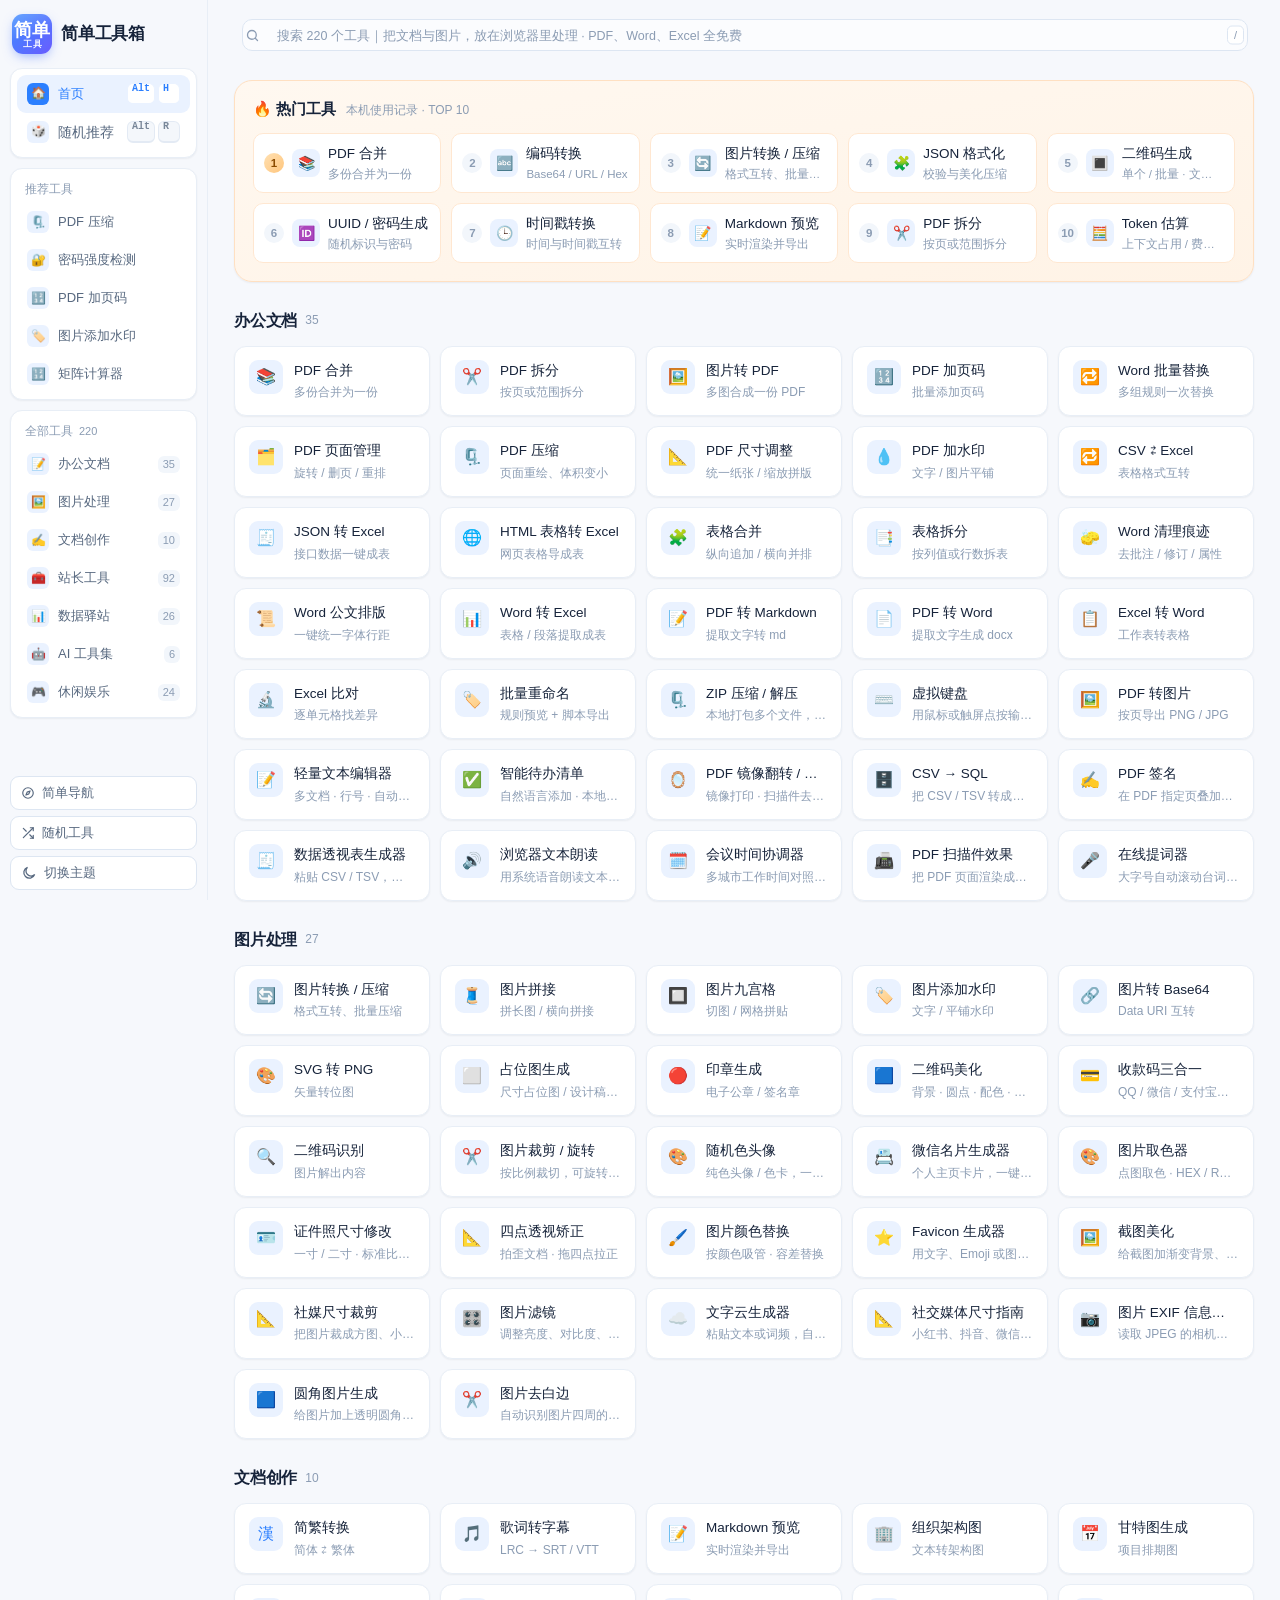
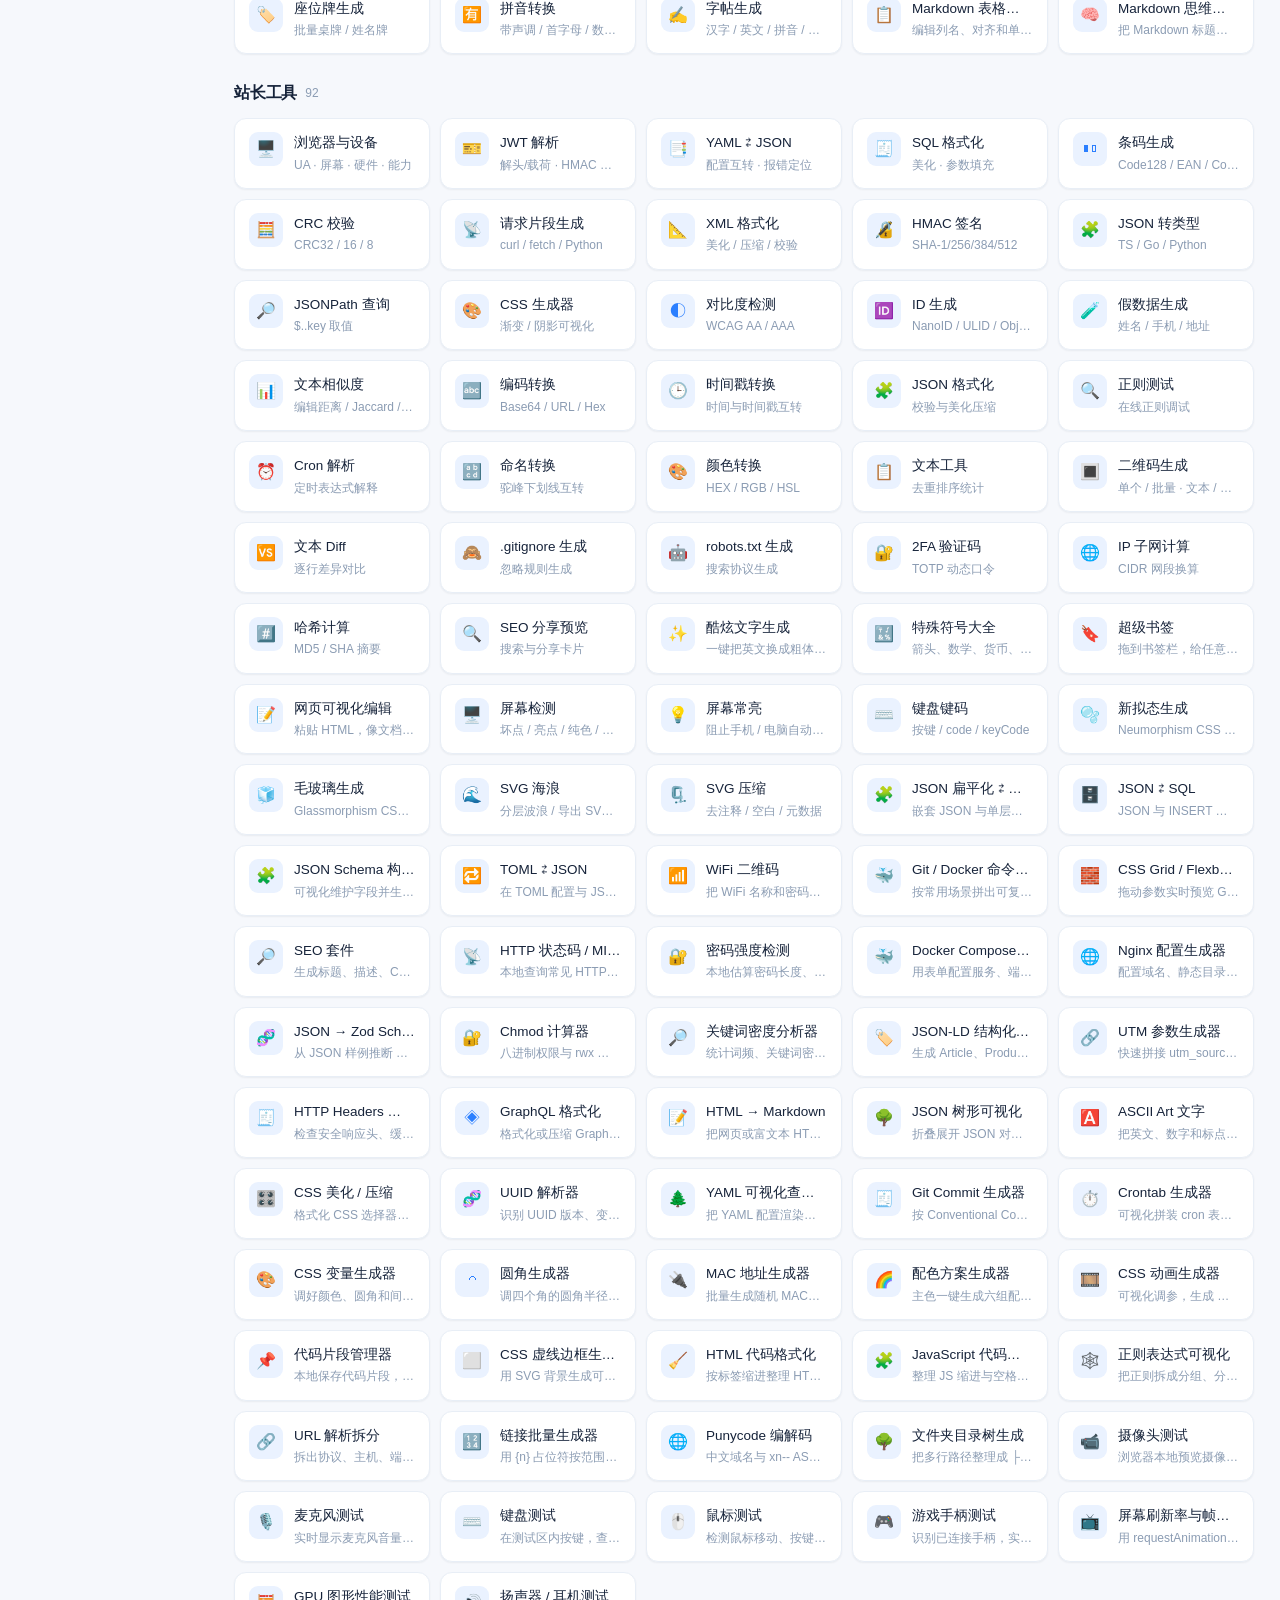
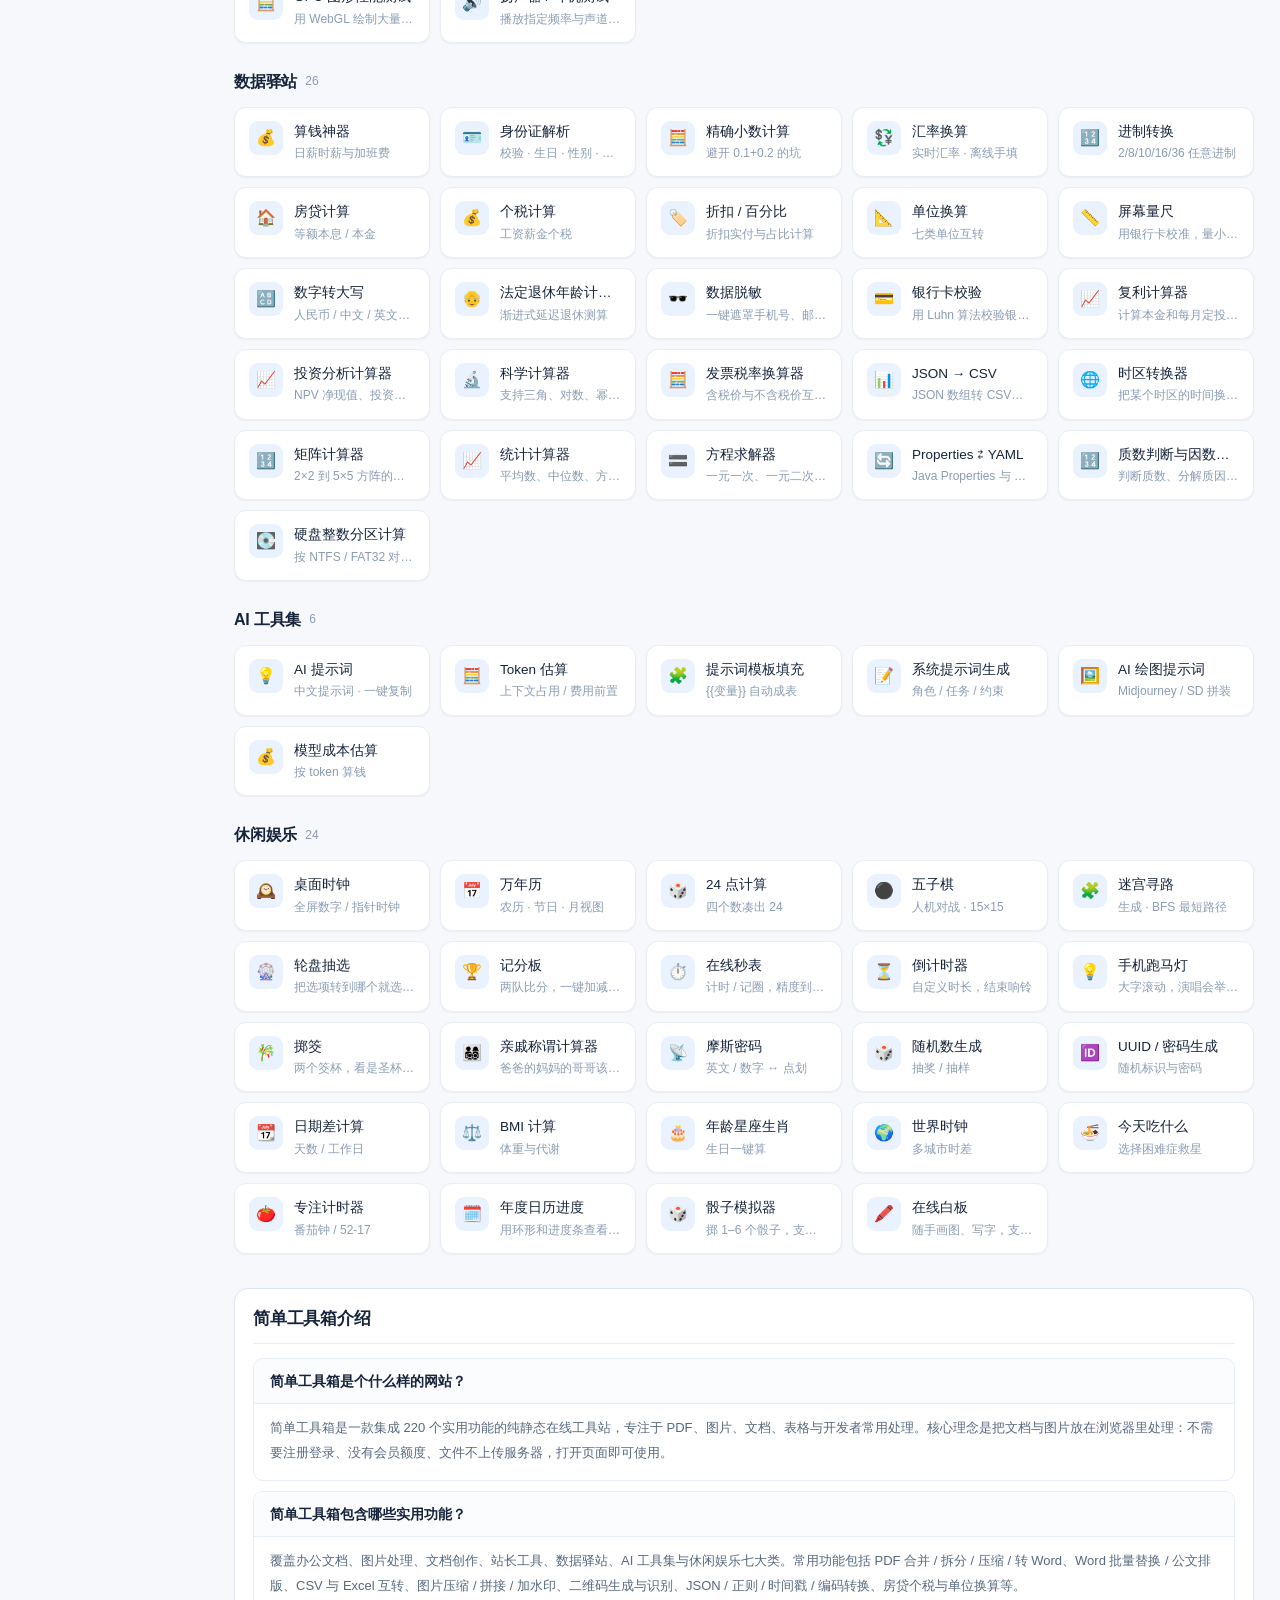
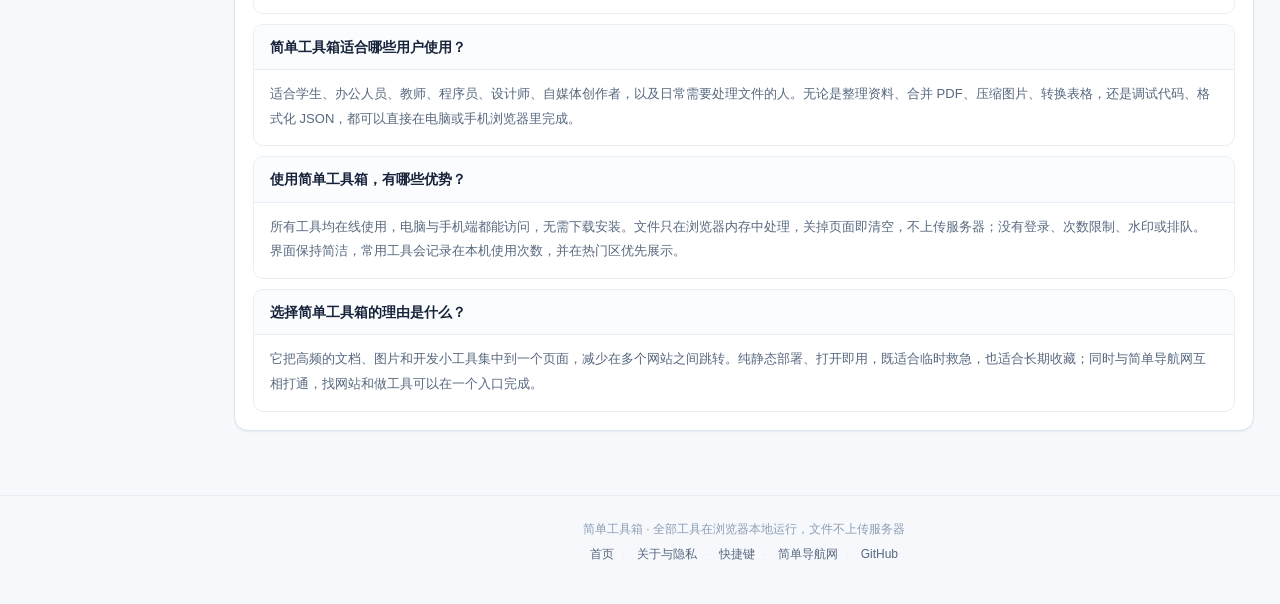
==== index.html @ e8303de6 "接入 Toolwa 镜像 22 个纯前端工具并更新到 220 个工具" ====
<!DOCTYPE html>
<html lang="zh-CN" data-theme="light">
<head>
<meta charset="utf-8">
<meta name="viewport" content="width=device-width, initial-scale=1, viewport-fit=cover">
<title>简单工具箱 - 在线工具箱</title>
<meta name="keywords" content="简单工具箱,在线工具箱,PDF合并,PDF拆分,PDF压缩,PDF转图片,PDF镜像裁剪,数字转大写,键盘键码,摩斯密码,新拟态生成,毛玻璃生成,SVG海浪,SVG压缩,图片压缩,图片颜色替换,表格合并,CSV转Excel,Word排版,二维码生成,二维码批量,二维码美化,收款码三合一,万年历,身份证解析,简繁转换,拼音转换,字帖生成,练字,描红,汇率换算,24点,五子棋,JSON格式化,JSON转SQL,智能待办,时间戳转换,房贷计算">
<meta name="description" content="简单工具箱：220 个纯浏览器本地处理的在线工具，新增 CSS 虚线边框、HTML / JS 格式化、正则可视化、EXIF、PDF 扫描件、圆角图片、去白边、URL 解析、Punycode、目录树、提词器、硬盘分区与摄像头 / 麦克风 / 键盘 / 鼠标 / 手柄 / 刷新率 / GPU / 扬声器硬件检测，PDF 合并拆分压缩转换、PDF 镜像裁剪、图片处理与颜色替换、二维码生成美化识别与批量生成、QQ 微信支付宝收款码三合一、Word 排版清理、Excel 与 CSV 互转、表格合并拆分、XML 与 JSON 处理、JSON 扁平化、JSON ⇄ SQL、智能待办、拼音转换、字帖生成、法定退休年龄计算、证件照尺寸、四点透视矫正、轻量文本编辑器、HMAC 签名、CSS 渐变与对比度检测、Token 估算与模型成本、提示词模板与绘图提示词、万年历与身份证解析，全部免费、无需登录、不上传文件。"> 
<meta property="og:title" content="简单工具箱 - 在线工具箱">
<meta property="og:description" content="纯浏览器本地处理的在线工具集合，免费、无需登录、文件不上传服务器。">
<meta property="og:site_name" content="简单工具箱">
<meta property="og:type" content="website">
<meta property="og:url" content="https://tools.432600.xyz/">
<link rel="canonical" href="https://tools.432600.xyz/">
<meta name="theme-color" content="#ffffff">
<script>
/* 首屏主题：URL ?theme= > 本地记忆 > 系统偏好。内联执行，避免深色用户看到白屏闪一下。 */
(function () {
  try {
    var q = new URLSearchParams(location.search).get('theme');
    var s = null;
    try { s = localStorage.getItem('wl_theme'); } catch (e) {}
    var t = q || s;
    if (t !== 'dark' && t !== 'light') {
      t = (window.matchMedia && window.matchMedia('(prefers-color-scheme: dark)').matches) ? 'dark' : 'light';
    }
    document.documentElement.setAttribute('data-theme', t);
  } catch (e) {}
})();
</script>
<link rel="icon" href="assets/favicon.svg" type="image/svg+xml">
<link rel="stylesheet" href="assets/css/app.css?v=220a">
</head>
<body>

<!-- ============ 骨架：侧栏 + 内容 ============ -->
<div class="shell">
  <aside class="side" id="side" aria-label="工具导航"></aside>
  <div class="main-col">
    <!-- 右侧内容区顶部：搜索 -->
    <div class="content-search" id="topDash"></div>
    <main class="main" id="app"></main>
  </div>
</div>

<!-- ============ 页脚 ============ -->
<footer class="foot">
  <div>简单工具箱 · 全部工具在浏览器本地运行，文件不上传服务器</div>
  <div style="margin-top:6px">
    <a href="#/">首页</a><span class="foot-dot">·</span>
    <a href="#/about">关于与隐私</a><span class="foot-dot">·</span>
    <button type="button" class="foot-link" id="keyHelpBtn">快捷键</button><span class="foot-dot">·</span>
    <a href="https://432600.xyz/" target="_blank" rel="noopener">简单导航网</a><span class="foot-dot">·</span>
    <a href="https://github.com/xgnw/tools" target="_blank" rel="noopener">GitHub</a>
  </div>
</footer>

<div class="scrim" id="scrim"></div>

<!-- ============ 窄屏底部导航（参考源站的 tabbar） ============ -->
<nav class="tabbar" id="tabbar" aria-label="快捷导航">
  <a href="#/" id="tabHome" class="on">
    <svg width="19" height="19" viewBox="0 0 24 24" fill="none" stroke="currentColor" stroke-width="1.9" stroke-linecap="round" stroke-linejoin="round"><path d="M3 10.5 12 3l9 7.5"/><path d="M5 9.5V21h14V9.5"/></svg>
    <span>首页</span>
  </a>
  <button type="button" id="tabCat">
    <svg width="19" height="19" viewBox="0 0 24 24" fill="none" stroke="currentColor" stroke-width="1.9" stroke-linecap="round"><rect x="3" y="3" width="7.5" height="7.5" rx="2"/><rect x="13.5" y="3" width="7.5" height="7.5" rx="2"/><rect x="3" y="13.5" width="7.5" height="7.5" rx="2"/><rect x="13.5" y="13.5" width="7.5" height="7.5" rx="2"/></svg>
    <span>分类</span>
  </button>
  <a href="#/about" id="tabAbout">
    <svg width="19" height="19" viewBox="0 0 24 24" fill="none" stroke="currentColor" stroke-width="1.9" stroke-linecap="round"><circle cx="12" cy="8" r="4"/><path d="M4.5 21c1.2-4 4-6 7.5-6s6.3 2 7.5 6"/></svg>
    <span>关于</span>
  </a>
</nav>

<div class="toast" id="toast" role="status" aria-live="polite"></div>

<!-- 核心逻辑 → 各分类工具 → 启动路由 -->
<script src="assets/js/core.js"></script>
<script src="assets/js/tools/office.js"></script>
<script src="assets/js/tools/pdfx.js"></script>
<script src="assets/js/tools/image.js"></script>
<script src="assets/js/tools/sheet.js"></script>
<script src="assets/js/tools/wordx.js"></script>
<script src="assets/js/tools/conv.js"></script>
<script src="assets/js/tools/small.js"></script>
<script src="assets/js/tools/kit.js"></script>
<script src="assets/js/tools/play.js"></script>
<script src="assets/js/tools/payqr.js"></script>
<script src="assets/js/tools/devx.js"></script>
<script src="assets/js/tools/lab.js"></script>
<script src="assets/js/tools/doc.js"></script>
<script src="assets/js/tools/web.js"></script>
<script src="assets/js/tools/extra.js"></script>
<script src="assets/js/tools/data.js"></script>
<script src="assets/js/tools/ai.js"></script>
<script src="assets/js/tools/ai2.js"></script>
<script src="assets/js/tools/piliapp.js"></script>
<script src="assets/js/tools/quickso.js"></script>
<script src="assets/js/tools/sourcepack.js"></script>
<script src="assets/js/tools/wechatcard.js"></script>
<script src="assets/js/tools/mkblog.js"></script>
<script src="assets/js/tools/mkblog2.js"></script>
<script src="assets/js/tools/fun.js"></script>
<script src="assets/js/tools/retire.js"></script>
<script src="assets/js/tools/jsonflat.js"></script>
<script src="assets/js/tools/eyedrop.js"></script>
<script src="assets/js/tools/idphoto.js"></script>
<script src="assets/js/tools/perspective.js"></script>
<script src="assets/js/tools/editor.js"></script>
<script src="assets/js/tools/todo.js"></script>
<script src="assets/js/tools/jsonsql.js"></script>
<script src="assets/js/tools/pinyin.js"></script>
<script src="assets/js/tools/recolor.js"></script>
<script src="assets/js/tools/pdfedit.js"></script>
<script src="assets/js/tools/worksheet.js"></script>
<script src="assets/js/tools/jsonschema.js"></script>
<script src="assets/js/tools/toml.js"></script>
<script src="assets/js/tools/csvsql.js"></script>
<script src="assets/js/tools/favicon.js"></script>
<script src="assets/js/tools/pdfsign.js"></script>
<script src="assets/js/tools/mdtable.js"></script>
<script src="assets/js/tools/wifiqr.js"></script>
<script src="assets/js/tools/gitdocker.js"></script>
<script src="assets/js/tools/csslayout.js"></script>
<script src="assets/js/tools/seo.js"></script>
<script src="assets/js/tools/mask.js"></script>
<script src="assets/js/tools/bankcard.js"></script>
<script src="assets/js/tools/screenshot.js"></script>
<script src="assets/js/tools/socialcrop.js"></script>
<script src="assets/js/tools/imgfilter.js"></script>
<script src="assets/js/tools/httpref.js"></script>
<script src="assets/js/tools/passstrength.js"></script>
<script src="assets/js/tools/compound.js"></script>
<script src="assets/js/tools/pivot.js"></script>
<script src="assets/js/tools/compose.js"></script>
<script src="assets/js/tools/nginx.js"></script>
<script src="assets/js/tools/wordcloud.js"></script>
<script src="assets/js/tools/tts.js"></script>
<script src="assets/js/tools/mindmap.js"></script>
<script src="assets/js/tools/jsonzod.js?v=168"></script>
<script src="assets/js/tools/chmod.js?v=168"></script>
<script src="assets/js/tools/keyword.js?v=168"></script>
<script src="assets/js/tools/jsonld.js?v=168"></script>
<script src="assets/js/tools/utm.js?v=168"></script>
<script src="assets/js/tools/invest.js?v=168"></script>
<script src="assets/js/tools/headers.js?v=174a"></script>
<script src="assets/js/tools/graphql.js?v=174a"></script>
<script src="assets/js/tools/html2md.js?v=174a"></script>
<script src="assets/js/tools/jsontree.js?v=174a"></script>
<script src="assets/js/tools/socguide.js?v=174a"></script>
<script src="assets/js/tools/asciiart.js?v=174a"></script>
<script src="assets/js/tools/cssfmt.js?v=180b"></script>
<script src="assets/js/tools/uuidparse.js?v=180c"></script>
<script src="assets/js/tools/yamlview.js?v=180a"></script>
<script src="assets/js/tools/commitgen.js?v=180c"></script>
<script src="assets/js/tools/scicalc.js?v=180a"></script>
<script src="assets/js/tools/invoicetax.js?v=180a"></script>
<script src="assets/js/tools/cronbuild.js?v=186a"></script>
<script src="assets/js/tools/cssvars.js?v=186a"></script>
<script src="assets/js/tools/radiusgen.js?v=186a"></script>
<script src="assets/js/tools/jsoncsv.js?v=186a"></script>
<script src="assets/js/tools/tzconv.js?v=186a"></script>
<script src="assets/js/tools/matrixcalc.js?v=186a"></script>
<script src="assets/js/tools/stats.js?v=192c"></script>
<script src="assets/js/tools/eqsolve.js?v=192c"></script>
<script src="assets/js/tools/macgen.js?v=192c"></script>
<script src="assets/js/tools/propsyaml.js?v=192c"></script>
<script src="assets/js/tools/yearprogress.js?v=192c"></script>
<script src="assets/js/tools/dice.js?v=192c"></script>
<script src="assets/js/tools/primes.js?v=198a"></script>
<script src="assets/js/tools/palette.js?v=198a"></script>
<script src="assets/js/tools/cssanim.js?v=198a"></script>
<script src="assets/js/tools/snippets.js?v=198a"></script>
<script src="assets/js/tools/meeting.js?v=198a"></script>
<script src="assets/js/tools/whiteboard.js?v=198a"></script>
<script src="assets/js/tools/toolwa-a.js?v=220c"></script>
<script src="assets/js/tools/toolwa-b.js?v=220a"></script>
<script src="assets/js/tools/toolwa-c.js?v=220b"></script>
<script src="assets/js/boot.js"></script>
</body>
</html>
---- assets/css/app.css ----
/* =============================================================================
   简单工具箱 · 全站样式
   -----------------------------------------------------------------------------
   结构：
     1. 设计令牌（浅色 / 深色）
     2. 基础重置
     3. 顶栏（logo / 搜索 / 主题切换）
     4. 布局骨架（侧栏 + 内容区）
     5. 首页（hero / 日期条 / 热门 / 分类卡片网格）
     6. 工具页（面包屑 / 标题 / 表单控件 / 结果区 / 文件拖放）
     7. 通用组件（toast、弹窗、表格、tabs）
     8. 响应式
   约定：所有颜色、圆角、阴影一律走 CSS 变量，方便整体换肤。
   ============================================================================= */

/* ---------- 1. 设计令牌 ---------- */
:root {
  --bg: #f6f8fc;
  --surface: #ffffff;
  --surface-2: #fbfcfe;
  --surface-3: #f2f6fb;
  --line: #e8eef6;
  --line-2: #dde6f2;
  --ink: #16233a;
  --ink-2: #57687f;
  --ink-3: #8b9cb3;
  --brand: #2b7fff;
  --brand-2: #1a6af0;
  --brand-soft: #eaf2ff;
  --brand-line: #cfe0ff;
  --ok: #12a065;
  --warn: #d98a0b;
  --danger: #e0483f;
  --shadow: 0 1px 2px rgba(22, 35, 58, .04), 0 8px 24px rgba(22, 35, 58, .05);
  --shadow-sm: 0 1px 2px rgba(22, 35, 58, .06);
  --r: 12px;
  --r-sm: 8px;
  --w-main: 1680px;      /* 内容区版心（源站 main 的 max-width，超出后居中） */
  --pad: 26px;           /* 内容区左右内边距 */
  --side-w: 208px;       /* 侧栏宽度 */
  --top-h: 0px;          /* 无顶栏：侧栏与内容从页面顶部开始 */
}

[data-theme="dark"] {
  --bg: #0f1420;
  --surface: #171d29;
  --surface-2: #1b222f;
  --surface-3: #1f2735;
  --line: #26313f;
  --line-2: #303c4d;
  --ink: #e9eff9;
  --ink-2: #9dabc1;
  --ink-3: #6d7c92;
  --brand: #4a9eff;
  --brand-2: #6fb2ff;
  --brand-soft: #182a44;
  --brand-line: #24405f;
  --ok: #34c98a;
  --warn: #e0a53a;
  --danger: #f0685e;
  --shadow: 0 1px 2px rgba(0, 0, 0, .3), 0 8px 24px rgba(0, 0, 0, .28);
  --shadow-sm: 0 1px 2px rgba(0, 0, 0, .35);
}

/* ---------- 2. 基础重置 ---------- */
* { box-sizing: border-box; }
html, body { margin: 0; padding: 0; }

body {
  background: var(--bg);
  color: var(--ink);
  font: 14px/1.6 -apple-system, BlinkMacSystemFont, "Segoe UI", "Microsoft YaHei", "PingFang SC", sans-serif;
  -webkit-font-smoothing: antialiased;
  transition: background .18s, color .18s;
}

a { color: inherit; text-decoration: none; }
img { max-width: 100%; }
button, input, select, textarea { font-family: inherit; }

/* 统一滚动条，避免深色下出现亮白滚动条 */
* { scrollbar-width: thin; scrollbar-color: var(--line-2) transparent; }
::-webkit-scrollbar { width: 10px; height: 10px; }
::-webkit-scrollbar-thumb { background: var(--line-2); border-radius: 6px; }

/* ---------- 3. 顶栏 ---------- */
.top {
  position: sticky; top: 0; z-index: 60;
  background: color-mix(in srgb, var(--surface) 88%, transparent);
  -webkit-backdrop-filter: saturate(180%) blur(12px);
  backdrop-filter: saturate(180%) blur(12px);
  border-bottom: 1px solid var(--line);
}

.top-in {
  max-width: none; margin: 0; padding: 9px 20px;
  min-height: calc(var(--top-h) - 1px);
  display: grid; grid-template-columns: auto minmax(0, 1fr) auto;
  align-items: center; gap: 18px;
  position: relative;
}

.logo {
  grid-column: 1;
  display: flex; align-items: center; gap: 9px;
  font-size: 17px; font-weight: 700; letter-spacing: -.2px;
  flex: 0 0 auto; color: var(--ink);
}

.logo i {
  width: 30px; height: 30px; border-radius: 9px;
  background: linear-gradient(135deg, #3b8cff 0%, #6a5cff 100%);
  color: #fff; display: flex; align-items: center; justify-content: center;
  font-style: normal; font-size: 15px; font-weight: 700;
  box-shadow: 0 4px 12px -3px rgba(59, 108, 255, .55);
}

.logo span { white-space: nowrap; }

/* 「简 + 工具」组合标：上方“简”，下方“工具”，与主站“简单导航网”形成同一套品牌语言 */
.logo i.logo-mark {
  width: 40px; height: 40px; border-radius: 11px;
  flex-direction: column; gap: 0; padding: 2px 0 1px;
  line-height: 1; letter-spacing: 0; overflow: hidden;
  position: relative;
}
.logo i.logo-mark::after {
  content: ""; position: absolute; inset: 0;
  background: linear-gradient(160deg, rgba(255,255,255,.22), transparent 52%);
  pointer-events: none;
}
.logo i.logo-mark b {
  font-size: 18px; font-weight: 800; line-height: 19px; letter-spacing: 0;
}
.logo i.logo-mark em {
  font-size: 8.5px; line-height: 9px; font-style: normal; font-weight: 600;
  letter-spacing: 1.5px; padding-left: 2px; opacity: .96;
}

.btn-top.main-link {
  color: var(--brand); border-color: var(--brand-line);
  background: var(--brand-soft); text-decoration: none;
}
.btn-top.main-link:hover {
  color: #fff; border-color: var(--brand); background: var(--brand);
}

/* 顶栏搜索框 */
.top-search {
  flex: 1 1 auto; max-width: 460px; position: relative;
  display: flex; align-items: center;
}

.top-search svg { position: absolute; left: 11px; color: var(--ink-3); pointer-events: none; }

.top-search input {
  width: 100%; height: 36px; border-radius: 10px;
  border: 1px solid var(--line-2);
  background: var(--surface-2);
  padding: 0 40px 0 34px; font-size: 13px; color: var(--ink);
  outline: none; transition: .16s;
}

.top-search input::placeholder { color: var(--ink-3); }

.top-search input:focus {
  border-color: var(--brand); background: var(--surface);
  box-shadow: 0 0 0 3px color-mix(in srgb, var(--brand) 12%, transparent);
}

.top-search kbd {
  position: absolute; right: 10px; top: 50%; transform: translateY(-50%);
  height: 19px; padding: 0 6px; border-radius: 5px;
  border: 1px solid var(--line-2); background: var(--surface);
  color: var(--ink-3); font-size: 11px; line-height: 17px; font-family: inherit;
}

.top-actions { grid-column: 3; margin-left: auto; display: flex; align-items: center; gap: 8px; flex: 0 0 auto; }
/* 主题按钮与旁边两个文字按钮保持同高（32px），方形按钮取 32×32 */
.top-actions .icon-btn { width: 32px; height: 32px; }

.btn-top {
  height: 32px; padding: 0 12px; border-radius: 9px;
  border: 1px solid var(--line-2); background: var(--surface);
  color: var(--ink-2); font-size: 13px; cursor: pointer;
  display: inline-flex; align-items: center; gap: 6px; transition: .15s;
}
.btn-top:hover { border-color: var(--brand-line); color: var(--brand); }

.icon-btn {
  width: 34px; height: 34px; border-radius: 9px; flex: none;
  border: 1px solid var(--line-2); background: var(--surface);
  color: var(--ink-2); cursor: pointer; display: inline-flex;
  align-items: center; justify-content: center; transition: .15s;
}
.icon-btn:hover { border-color: var(--brand-line); color: var(--brand); }

/* 侧栏抽屉按钮：窄屏由底部「分类」承担，顶栏不再放 ☰ */
.menu-btn { display: none; }

/* 底部 tabbar：只在窄屏出现，样式照源站（毛玻璃 + 三格） */
.tabbar { display: none; }

/* ---------- 4. 布局骨架 ---------- */
/* 参考源站：整页铺满，侧栏固定贴左 208px，内容区吃掉剩余宽度并在 1680 处封顶后居中；
 * 内容区内边距 26，1280 宽时正好 208 + 26 + 1020，卡片网格自然 5 列 */
.shell {
  max-width: none; margin: 0;
  padding: 0;
  display: grid; grid-template-columns: var(--side-w) minmax(0, 1fr);
  gap: 0; align-items: start;
}

.main-col { min-width: 0; width: 100%; min-height: 100vh; }

/* 右侧内容区顶部搜索：不再依赖顶栏 */
.content-search {
  max-width: var(--w-main); margin: 0 auto; padding: 16px var(--pad) 0;
}
.content-search .dash-search {
  width: 100%; max-width: none; margin: 0; min-height: 38px;
  padding: 2px 6px 2px 8px;
}
.content-search .dash-search input { height: 32px; }
.content-search .dash-search input::placeholder { font-size: 12.5px; }

.side {
  position: sticky; top: var(--top-h);
  display: flex; flex-direction: column;
  height: calc(100vh - var(--top-h)); min-height: 0;
  max-height: calc(100vh - var(--top-h));
  overflow: hidden; background: var(--bg); border-right: 1px solid var(--line);
}

/* 侧栏顶部品牌：Logo 固定在左侧栏，不随内容滚动 */
.side-brand { flex: none; padding: 14px 12px 8px; }
.side-brand .logo { width: 100%; }
.side-brand .logo span { overflow: hidden; text-overflow: ellipsis; }

/* 侧栏导航卡片：首页 / 随机推荐 / 推荐工具 / 分类统一使用白色圆角卡 */
.side-nav, .side-group {
  margin-bottom: 10px; padding: 6px;
  border: 1px solid var(--line); border-radius: 12px;
  background: var(--surface); box-shadow: var(--shadow-sm);
}
.side-group .side-h { margin: 0; padding: 5px 8px 4px; }
.side-group .side-list { margin-bottom: 0; gap: 0; }
.side-nav .side-home { min-height: 38px; }
.side-nav .side-rec-entry { width: 100%; min-height: 38px; border: 0; background: transparent; font: inherit; text-align: left; cursor: pointer; }
.side-nav .side-kbd { gap: 3px; }
.side-nav .side-kbd kbd { min-width: 22px; padding: 0 4px; }
.side-rec-entry:active .side-ico { transform: rotate(12deg); }

/* 侧栏内容单独滚动，底部操作区固定 */
.side-scroll {
  flex: 1; min-height: 0; overflow-y: auto; overscroll-behavior: contain;
  padding: 6px 10px 10px;
}
.side-foot {
  flex: none; display: flex; flex-direction: column; gap: 6px;
  padding: 10px; border-top: 0; background: var(--bg);
}
.side-link {
  display: flex; align-items: center; gap: 7px; width: 100%; height: 34px;
  padding: 0 10px; border: 1px solid var(--line-2); border-radius: 9px;
  background: var(--surface); color: var(--ink-2); font-size: 12.5px;
  cursor: pointer; transition: .15s;
}
.side-link:hover { border-color: var(--brand-line); color: var(--brand); background: var(--brand-soft); }
.side-link svg { flex: none; }
.side-link span { min-width: 0; overflow: hidden; text-overflow: ellipsis; white-space: nowrap; }

.side-h {
  font-size: 12px; color: var(--ink-3); font-weight: 500;
  padding: 0 10px; margin: 4px 0 8px; display: flex; align-items: center; gap: 6px;
}

.side-h em { font-style: normal; color: var(--ink-3); font-size: 11px; }

.side-list { display: flex; flex-direction: column; gap: 2px; margin-bottom: 14px; }

.side-item {
  display: flex; align-items: center; gap: 9px; min-height: 38px;
  padding: 7px 10px; border-radius: 9px; color: var(--ink-2);
  font-size: 13px; transition: .15s; position: relative;
}

.side-item:hover { background: var(--surface-3); color: var(--ink); }
.side-item.on { background: var(--brand-soft); color: var(--brand); font-weight: 500; }

.side-ico {
  width: 22px; height: 22px; flex: none; border-radius: 6px;
  background: var(--brand-soft); color: var(--brand);
  display: flex; align-items: center; justify-content: center; font-size: 12px;
  transition: transform .18s;
}
.side-item.on .side-ico { background: var(--brand); color: #fff; }

.side-t { flex: 1; min-width: 0; overflow: hidden; text-overflow: ellipsis; white-space: nowrap; }

.side-n {
  flex: none; font-size: 11px; color: var(--ink-3);
  background: var(--surface-3); border-radius: 6px; padding: 0 5px; line-height: 17px;
}
.side-item.on .side-n { background: transparent; color: var(--brand); }

/* 侧栏快捷键提示：首页 / 随机 */
.side-kbd {
  flex: none; display: inline-flex; align-items: center; gap: 4px;
  color: var(--ink-3); line-height: 1; opacity: .8;
  transition: opacity .15s, color .15s;
}
.side-kbd kbd {
  min-width: 26px; height: 22px; padding: 0 6px;
  border: 1px solid var(--line-2); border-bottom-width: 2px; border-radius: 6px;
  background: var(--surface-3); color: var(--ink-2);
  font: 600 10px/1 ui-monospace, SFMono-Regular, Menlo, Consolas, monospace;
}
.side-item:hover .side-kbd,
.side-h:hover .side-kbd { opacity: 1; color: var(--brand-2); }
.side-item.on .side-kbd { opacity: 1; }
.side-item.on .side-kbd kbd {
  color: var(--brand); border-color: var(--brand-soft); background: var(--surface);
}

/* 内容区 */
.main {
  min-width: 0; width: 100%; max-width: var(--w-main); margin: 0 auto;
  padding: 12px var(--pad) 64px;
}

/* ---------- 5. 首页 ---------- */
/* 参考源站：浅蓝渐变圆角卡片，标题左对齐，分类 chips 收在卡片底部 */
.hero {
  text-align: left;
  padding: 30px 32px 26px;
  border-radius: 18px;
  border: 1px solid var(--brand-line);
  background: linear-gradient(170deg, #f2f7ff 0%, #eef5ff 58%, #f7fbff 100%);
  box-shadow: 0 10px 30px -24px rgba(43, 127, 255, .6);
}
[data-theme="dark"] .hero {
  background: linear-gradient(170deg, #17273f 0%, #142132 58%, #16233a 100%);
  border-color: #24405f; box-shadow: none;
}

.hero h1 {
  margin: 0; font-size: clamp(23px, 2.5vw, 32px); font-weight: 700;
  letter-spacing: -.6px; line-height: 1.3;
}
.hero h1 em { font-style: normal; color: var(--brand); }
.hero-sub { margin: 10px 0 0; font-size: 14px; color: var(--ink-2); }

.hero-stats {
  display: flex; justify-content: flex-start; flex-wrap: wrap; gap: 22px;
  margin-top: 14px; font-size: 12.5px; color: var(--ink-2);
}
.hero-stats > span { display: inline-flex; align-items: center; gap: 6px; }
.hero-stats svg { color: var(--ink-3); flex: none; }
.hero-stats b { color: var(--ink); font-weight: 600; font-size: 13px; }

.chips { display: flex; justify-content: flex-start; flex-wrap: wrap; gap: 8px; margin-top: 20px; }

.chip {
  height: 32px; padding: 0 15px; border-radius: 16px;
  border: 1px solid var(--line-2); background: var(--surface);
  color: var(--ink-2); font-size: 13px; cursor: pointer;
  display: inline-flex; align-items: center; white-space: nowrap; transition: .15s;
}
.chip:hover { border-color: var(--brand-line); color: var(--brand); }
.chip.on {
  background: var(--brand); border-color: var(--brand); color: #fff; font-weight: 500;
  box-shadow: 0 4px 12px color-mix(in srgb, var(--brand) 26%, transparent);
}

/* --- 顶栏搜索：一句话介绍收进 placeholder，尺寸与右侧操作按钮统一 --- */
.top-dash { grid-column: 2; padding: 0; background: none; min-width: 0; }
.top-dash .dash-search {
  width: 100%; max-width: 600px; margin: 0 auto; min-width: 0; min-height: 32px;
  padding: 2px 4px 2px 8px; border: 1px solid var(--line); border-radius: 9px;
  background: var(--surface); box-shadow: 0 2px 10px rgba(43, 127, 255, .04);
  transition: border-color .16s, box-shadow .16s;
}
.top-dash .dash-search:focus-within {
  border-color: var(--brand);
  box-shadow: 0 0 0 3px color-mix(in srgb, var(--brand) 12%, transparent);
}
.top-dash .dash-search svg { left: 8px; }
.top-dash .dash-search input {
  height: 26px; border: 0; background: transparent;
  padding: 0 36px 0 30px;
}
.top-dash .dash-search input::placeholder { font-size: 12.5px; }
.top-dash .dash-search input:focus { background: transparent; box-shadow: none; }
.top-dash .dash-search kbd { right: 6px; }

/* 手机：第一行 Logo + 操作按钮，第二行搜索独占；顶栏不吸顶 */
@media (max-width: 700px) {
  :root { --top-h: 0px; }
  .top { position: relative; }
  .top-in {
    grid-template-rows: auto auto; min-height: 0;
    padding: 10px 12px 12px; gap: 8px 10px;
  }
  .top-dash { grid-column: 1 / -1; grid-row: 2; }
  .top-dash .dash-search { max-width: none; min-height: 32px; }
  .top-dash .dash-search input { height: 26px; }
  .top-dash .dash-search input::placeholder { font-size: 11.6px; }
}

/* --- 热门面板 --- */
/* 参考源站的暖色分区：浅橙渐变底 + 白卡片，只有第 1 名带橙色底 */
.hot { margin-top: 14px; }
.hot-panel {
  background: linear-gradient(170deg, #fff8f0 0%, #fff3e6 100%);
  border: 1px solid #ffe0c2;
  border-radius: 18px; padding: 16px 18px 18px; box-shadow: var(--shadow-sm);
}
[data-theme="dark"] .hot-panel {
  background: linear-gradient(170deg, #2a2118 0%, #241d16 100%);
  border-color: #4a3a28;
}
.hot-h { display: flex; align-items: baseline; gap: 10px; flex-wrap: wrap; margin-bottom: 12px; }
.hot-h h2 { margin: 0; font-size: 15px; font-weight: 600; }
.hot-sub { font-size: 12px; color: var(--ink-3); }

.hot-grid { display: grid; grid-template-columns: repeat(5, minmax(0, 1fr)); gap: 10px; }

/* 5 列时卡片变窄，序号/图标/间距紧凑一档，保证标题不被挤断 */
.hotcard {
  display: flex; align-items: center; gap: 8px; padding: 9px 10px;
  border-radius: 10px; background: var(--surface); border: 1px solid #ffe7d1;
  transition: .16s; position: relative; overflow: hidden;
}
[data-theme="dark"] .hotcard { border-color: #45392b; }
.hotcard:hover { border-color: var(--brand-line); background: var(--surface); transform: translateY(-1px); box-shadow: var(--shadow-sm); }

.hotcard-n {
  flex: none; width: 20px; height: 20px; border-radius: 50%;
  display: flex; align-items: center; justify-content: center;
  font-size: 11.5px; font-weight: 600; color: var(--ink-3); background: var(--surface-3);
}
.hotcard-n.r1 { background: linear-gradient(135deg, #ffe0b2, #ffc67d); color: #8a4b00; }

.hotcard-ico {
  width: 28px; height: 28px; flex: none; border-radius: 8px;
  background: var(--brand-soft); color: var(--brand);
  display: flex; align-items: center; justify-content: center; font-size: 14px;
}
.hotcard-b { min-width: 0; flex: 1; }
.hotcard-t { display: block; font-size: 13.5px; font-weight: 500; color: var(--ink); overflow: hidden; text-overflow: ellipsis; white-space: nowrap; }
.hotcard-d { display: block; font-size: 11.5px; color: var(--ink-3); overflow: hidden; text-overflow: ellipsis; white-space: nowrap; }

/* --- 分类区块 --- */
.cat { margin-top: 26px; scroll-margin-top: calc(var(--top-h) + 20px); }
.cat-h { display: flex; align-items: center; gap: 8px; margin-bottom: 12px; }
.cat-h h2 { margin: 0; font-size: 16px; font-weight: 600; letter-spacing: -.2px; }
.cat-h span { font-size: 12px; color: var(--ink-3); }

/* --- 首页底部介绍：外框与热门面板统一，宽度随内容区铺满 --- */
.intro {
  margin-top: 34px; padding: 16px 18px 18px;
  border: 1px solid var(--line-2); border-radius: 14px;
  background: var(--surface); box-shadow: var(--shadow-sm);
}
.intro-h {
  margin: 0 0 14px; padding-bottom: 11px; font-size: 17px; font-weight: 600;
  letter-spacing: -.2px; border-bottom: 1px solid var(--line);
}
.intro-list { max-width: none; }
.intro-item {
  margin-bottom: 10px; border: 1px solid var(--line); border-radius: 10px;
  background: var(--surface); overflow: hidden;
}
.intro-item h3 {
  margin: 0; padding: 11px 16px; font-size: 14px; font-weight: 600;
  color: var(--ink); background: var(--surface-2); border-bottom: 1px solid var(--line);
}
.intro-item p {
  margin: 0; padding: 12px 16px 14px; font-size: 13px; line-height: 1.9;
  color: var(--ink-2);
}
.intro-item:last-child { margin-bottom: 0; }

.grid { display: grid; grid-template-columns: repeat(auto-fill, minmax(196px, 1fr)); gap: 10px; }

.tcard {
  display: flex; align-items: flex-start; gap: 11px; padding: 13px 14px;
  border-radius: var(--r); background: var(--surface);
  border: 1px solid var(--line); box-shadow: var(--shadow-sm);
  transition: .16s ease; position: relative; overflow: hidden;
}
.tcard:hover { border-color: var(--brand-line); box-shadow: var(--shadow); transform: translateY(-2px); }

.tcard-ico {
  width: 34px; height: 34px; flex: none; border-radius: 9px;
  background: var(--brand-soft); color: var(--brand);
  display: flex; align-items: center; justify-content: center; font-size: 16px; line-height: 1;
}
.tcard-b { min-width: 0; flex: 1; }
.tcard-t { display: flex; align-items: center; gap: 5px; font-size: 13.5px; font-weight: 500; color: var(--ink); }
.tcard-t > span { overflow: hidden; text-overflow: ellipsis; white-space: nowrap; }
.tcard-d { font-size: 12px; color: var(--ink-3); margin-top: 2px; overflow: hidden; text-overflow: ellipsis; white-space: nowrap; }

.tcard-tag {
  flex: none; height: 15px; padding: 0 5px; border-radius: 4px;
  background: var(--brand-soft); color: var(--brand);
  font-size: 10px; line-height: 15px; font-style: normal;
}

/* 搜索结果 */
.search-wrap { margin-top: 6px; }
.empty {
  padding: 40px 0; text-align: center; color: var(--ink-3); font-size: 13.5px;
}

/* 页脚：与内容区左对齐（让开侧栏；超宽屏时跟随内容区居中） */
.foot {
  margin: 0; padding: 24px 26px 40px calc(var(--side-w) + 26px + max(0px, (100vw - var(--side-w) - var(--w-main)) / 2));
  text-align: center; font-size: 12px; color: var(--ink-3); border-top: 1px solid var(--line);
}
.foot a { color: var(--ink-2); }
.foot a:hover { color: var(--brand); }
.foot .foot-link {
  border: 0; background: transparent; padding: 0; cursor: pointer;
  font: inherit; color: var(--ink-2);
}
.foot .foot-link:hover { color: var(--brand); }
.foot-dot { margin: 0 8px; color: var(--line-2); }

/* ---------- 6. 工具页 ---------- */
.crumb { display: flex; align-items: center; gap: 6px; font-size: 12.5px; color: var(--ink-3); flex-wrap: wrap; }
.crumb a:hover { color: var(--brand); }
.crumb i { font-style: normal; }

/* 工具页顶部介绍：与首页介绍区同宽同框，内容整体居中 */
.tool-head {
  display: flex; align-items: center; justify-content: center; gap: 13px;
  margin: 12px 0 16px; padding: 14px 16px; text-align: center;
  border: 1px solid var(--line-2); border-radius: 14px;
  background: var(--surface); box-shadow: var(--shadow-sm);
}
.tool-head-ico {
  width: 46px; height: 46px; flex: none; border-radius: 12px;
  background: linear-gradient(135deg, var(--brand-soft), color-mix(in srgb, var(--brand-soft) 55%, var(--surface)));
  border: 1px solid var(--brand-line);
  display: flex; align-items: center; justify-content: center; font-size: 22px;
}
.tool-head-b { flex: 0 1 auto; min-width: 0; max-width: 100%; }
.tool-head h1 { margin: 0; font-size: clamp(19px, 2vw, 24px); font-weight: 700; letter-spacing: -.4px; }
.tool-head p { margin: 5px 0 0; font-size: clamp(13px, .86vw, 14px); line-height: 1.7; color: var(--ink-2); }

/* 工具页底部推荐：本类工具 / 全部工具，标签按宽度自动换行 */
.tool-rec { margin-top: 20px; min-width: 0; }
.rec-tabs { display: flex; gap: 8px; margin-bottom: 10px; }
.rec-tab {
  height: 30px; padding: 0 13px; border-radius: 999px; border: 1px solid transparent;
  background: var(--surface-2); color: var(--ink-2); font-size: 12px; font-weight: 600;
  cursor: pointer; transition: .15s;
}
.rec-tab:hover { background: var(--surface-3); color: var(--ink); }
.rec-tab.on { background: var(--brand); border-color: var(--brand); color: #fff; }
.rec-chips {
  display: flex; flex-wrap: wrap; gap: 8px; max-width: 100%;
  padding: 12px; border: 1px solid var(--line); border-radius: 12px;
  background: var(--surface);
}
.rec-chip {
  flex: 0 0 auto; display: inline-flex; align-items: center; height: 30px; padding: 0 12px;
  border-radius: 8px; background: var(--surface-2); color: var(--ink-2);
  font-size: 12px; white-space: nowrap; text-decoration: none;
}
.rec-chip:hover { background: var(--surface-3); color: var(--ink); }
.rec-chip.on {
  color: var(--brand); background: var(--brand-soft); font-weight: 600;
  box-shadow: inset 0 0 0 1px color-mix(in srgb, var(--brand) 26%, transparent);
}

.panel {
  background: var(--surface); border: 1px solid var(--line);
  border-radius: 14px; padding: 18px; box-shadow: var(--shadow-sm);
}

.panel + .panel { margin-top: 14px; }
.panel-h { font-size: 13px; font-weight: 600; color: var(--ink); margin: 0 0 12px; display: flex; align-items: center; gap: 8px; }
.panel-h .hint { font-size: 11.5px; color: var(--ink-3); font-weight: 400; }

/* 表单 */
.field { margin-bottom: 14px; }
.field:last-child { margin-bottom: 0; }
.label { display: flex; align-items: center; gap: 6px; font-size: 12.5px; color: var(--ink-2); margin-bottom: 6px; }
.label b { font-weight: 600; color: var(--ink); }

.input, .select, .textarea {
  width: 100%; border-radius: 9px; border: 1px solid var(--line-2);
  background: var(--surface); color: var(--ink);
  font-size: 13px; padding: 8px 11px; outline: none; transition: .15s;
}
.input, .select { height: 36px; }
.textarea { min-height: 120px; resize: vertical; line-height: 1.6; font-family: ui-monospace, SFMono-Regular, Menlo, Consolas, monospace; font-size: 12.5px; }
.input:focus, .select:focus, .textarea:focus {
  border-color: var(--brand); box-shadow: 0 0 0 3px color-mix(in srgb, var(--brand) 12%, transparent);
}
.input::placeholder, .textarea::placeholder { color: var(--ink-3); }

/* 取色器：默认的 color input 会撑满整行，这里固定成小色块 */
input[type="color"] {
  width: 56px; height: 36px; padding: 3px; cursor: pointer;
  border: 1px solid var(--line-2); border-radius: 9px; background: var(--surface);
}
input[type="color"]::-webkit-color-swatch-wrapper { padding: 0; }
input[type="color"]::-webkit-color-swatch { border: none; border-radius: 6px; }
input[type="color"]::-moz-color-swatch { border: none; border-radius: 6px; }

/* 取色器 + 文字标签的紧凑组合 */
.color-pick { display: inline-flex; align-items: center; gap: 8px; font-size: 12.5px; color: var(--ink-2); }
.color-pick input[type="color"] { width: 44px; height: 30px; }

.row { display: flex; gap: 12px; flex-wrap: wrap; }
.row > .field { flex: 1 1 160px; margin-bottom: 0; }

.btn {
  height: 36px; padding: 0 16px; border-radius: 9px;
  border: 1px solid var(--line-2); background: var(--surface); color: var(--ink);
  font-size: 13px; font-weight: 500; cursor: pointer; transition: .15s;
  display: inline-flex; align-items: center; justify-content: center; gap: 6px;
}
.btn:hover { border-color: var(--brand-line); color: var(--brand); }
.btn.primary { background: var(--brand); border-color: var(--brand); color: #fff; box-shadow: 0 4px 12px -4px color-mix(in srgb, var(--brand) 60%, transparent); }
.btn.primary:hover { background: var(--brand-2); border-color: var(--brand-2); color: #fff; }
.btn.primary:disabled { background: var(--surface-3); border-color: var(--line-2); color: var(--ink-3); box-shadow: none; }
.btn.sm { height: 30px; padding: 0 11px; font-size: 12px; border-radius: 8px; }
.btn:disabled { opacity: .55; cursor: not-allowed; }
.btn.danger { color: var(--danger); }
.btn.danger:hover { border-color: var(--danger); background: color-mix(in srgb, var(--danger) 8%, var(--surface)); }

.btns { display: flex; gap: 9px; flex-wrap: wrap; margin-top: 14px; }

/* 文件拖放区 */
.drop {
  border: 1.5px dashed var(--line-2); border-radius: 11px;
  background: var(--surface-2); padding: 24px 16px; text-align: center;
  color: var(--ink-3); font-size: 12.5px; cursor: pointer; transition: .15s;
}
.drop:hover, .drop.over { border-color: var(--brand); background: var(--brand-soft); color: var(--brand); }
.drop .drop-ico { font-size: 24px; display: block; margin-bottom: 6px; }
.drop b { color: var(--ink); font-weight: 500; }
.drop input[type="file"] { display: none; }

.filelist { margin-top: 10px; display: flex; flex-direction: column; gap: 5px; }
.fileitem {
  display: flex; align-items: center; gap: 8px; font-size: 12px;
  background: var(--surface-3); border-radius: 7px; padding: 5px 9px; color: var(--ink-2);
}
.fileitem .fn { flex: 1; min-width: 0; overflow: hidden; text-overflow: ellipsis; white-space: nowrap; }
.fileitem .fs { color: var(--ink-3); flex: none; }
.fileitem .fx { border: 0; background: transparent; color: var(--ink-3); cursor: pointer; font-size: 13px; padding: 0 2px; }
.fileitem .fx:hover { color: var(--danger); }

/* 结果区 */
.out {
  margin-top: 14px; border-radius: 10px; border: 1px solid var(--line);
  background: var(--surface-2); overflow: hidden;
}
.out-h {
  display: flex; align-items: center; gap: 8px; padding: 8px 12px;
  border-bottom: 1px solid var(--line); font-size: 12px; color: var(--ink-2);
  background: var(--surface-3);
}
.out-h .grow { flex: 1; }
.out-b { padding: 12px; font-family: ui-monospace, SFMono-Regular, Menlo, Consolas, monospace; font-size: 12.5px; white-space: pre-wrap; word-break: break-all; max-height: 420px; overflow: auto; line-height: 1.65; }

/* 工具页使用说明：与介绍区同宽的外框，文字居中，长说明自动换行 */
.note {
  font-size: 12.5px; color: var(--ink-2); line-height: 1.8; text-align: center;
  margin-top: 14px; padding: 12px 16px; border-radius: 10px;
  background: var(--surface-2); border: 1px solid var(--line-2);
}
.note b { color: var(--ink); }

.result-ok { color: var(--ok); font-weight: 600; }
.result-err { color: var(--danger); font-weight: 600; }
.mono { font-family: ui-monospace, SFMono-Regular, Menlo, Consolas, monospace; }

/* 网格小卡（换算结果 / 信息展示） */
.kv { display: grid; grid-template-columns: repeat(auto-fill, minmax(180px, 1fr)); gap: 9px; }
.kv-item {
  background: var(--surface-2); border: 1px solid var(--line);
  border-radius: 9px; padding: 9px 11px;
}
.kv-k { font-size: 11.5px; color: var(--ink-3); }
.kv-v { font-size: 13px; color: var(--ink); font-weight: 600; margin-top: 2px; word-break: break-all; }

/* 表格 */
.table-wrap { overflow: auto; border-radius: 10px; border: 1px solid var(--line); max-height: 460px; }
.table { width: 100%; border-collapse: collapse; font-size: 12.5px; }
.table th {
  position: sticky; top: 0; background: var(--surface-3); color: var(--ink-2);
  font-weight: 500; text-align: left; padding: 8px 11px; white-space: nowrap;
  border-bottom: 1px solid var(--line);
}
.table td { padding: 7px 11px; border-bottom: 1px solid var(--line); color: var(--ink); white-space: nowrap; }
.table tr:last-child td { border-bottom: 0; }
.table td.num { text-align: right; font-variant-numeric: tabular-nums; }

/* tabs */
.tabs { display: flex; gap: 6px; flex-wrap: wrap; margin-bottom: 14px; }
.tab {
  height: 30px; padding: 0 12px; border-radius: 8px; cursor: pointer;
  border: 1px solid var(--line-2); background: var(--surface); color: var(--ink-2);
  font-size: 12.5px;
}
.tab.on { background: var(--brand-soft); border-color: var(--brand-line); color: var(--brand); font-weight: 500; }

/* 复选框组 */
.checks { display: flex; flex-wrap: wrap; gap: 8px 14px; }
.checks label { display: inline-flex; align-items: center; gap: 6px; font-size: 12.5px; color: var(--ink-2); cursor: pointer; }
.checks input { accent-color: var(--brand); }

/* 色块 */
.swatches { display: flex; flex-wrap: wrap; gap: 8px; margin-top: 10px; }
.swatch { width: 34px; height: 34px; border-radius: 8px; border: 1px solid var(--line-2); cursor: pointer; }

/* 预览画布容器 */
.preview {
  display: flex; align-items: center; justify-content: center;
  min-height: 160px; padding: 12px; border-radius: 10px;
  background: repeating-conic-gradient(var(--surface-3) 0% 25%, var(--surface-2) 0% 50%) 50% / 16px 16px;
  border: 1px solid var(--line); overflow: auto;
}
.preview img, .preview canvas, .preview svg { max-width: 100%; display: block; }

/* diff 结果 */
.diff-line { display: flex; gap: 10px; padding: 1px 6px; border-radius: 3px; font-size: 12.5px; }
.diff-line .ln { flex: none; width: 34px; text-align: right; color: var(--ink-3); user-select: none; }
.diff-line.add { background: color-mix(in srgb, var(--ok) 12%, transparent); }
.diff-line.del { background: color-mix(in srgb, var(--danger) 12%, transparent); }
.diff-line.add .sign { color: var(--ok); }
.diff-line.del .sign { color: var(--danger); }

/* ---------- 7. 通用组件 ---------- */
.toast {
  position: fixed; left: 50%; bottom: 34px; transform: translateX(-50%) translateY(12px);
  background: var(--ink); color: var(--surface); font-size: 13px;
  padding: 9px 16px; border-radius: 10px; z-index: 9999;
  opacity: 0; transition: .22s; pointer-events: none; box-shadow: 0 8px 24px rgba(0, 0, 0, .22);
  max-width: 84vw; text-align: center;
}
[data-theme="dark"] .toast { background: #2b3648; color: #eaf0fb; }
.toast.show { opacity: 1; transform: translateX(-50%) translateY(0); }

.modal-mask {
  position: fixed; inset: 0; z-index: 200; background: rgba(15, 22, 36, .45);
  display: flex; align-items: center; justify-content: center; padding: 20px;
  -webkit-backdrop-filter: blur(3px); backdrop-filter: blur(3px);
}
.modal {
  background: var(--surface); border: 1px solid var(--line); border-radius: 14px;
  width: min(420px, 100%); padding: 16px 18px 18px; box-shadow: 0 20px 50px rgba(10, 20, 40, .25);
}
.modal-h { display: flex; align-items: center; margin-bottom: 12px; }
.modal-h h3 { margin: 0; font-size: 15px; font-weight: 600; }
.modal-h button { margin-left: auto; border: 0; background: transparent; color: var(--ink-3); font-size: 19px; cursor: pointer; line-height: 1; }
.modal-h button:hover { color: var(--ink); }
.modal-wide { width: min(500px, 100%); }
.kbd-list { margin-top: 2px; }
.kbd-row {
  display: flex; align-items: center; justify-content: space-between; gap: 16px;
  padding: 9px 0; border-bottom: 1px dashed var(--line);
  font-size: 12.5px; color: var(--ink-2);
}
.kbd-row:last-child { border-bottom: 0; }
.kbd-keys { display: inline-flex; align-items: center; gap: 4px; flex-wrap: wrap; justify-content: flex-end; color: var(--ink-3); font-size: 11.5px; }
.kbd-keys kbd, .modal kbd {
  display: inline-flex; align-items: center; justify-content: center;
  min-width: 22px; height: 22px; padding: 0 6px;
  border: 1px solid var(--line-2); border-bottom-width: 2px; border-radius: 5px;
  background: var(--surface-3); color: var(--ink);
  font: 600 11px/1 ui-monospace, SFMono-Regular, Menlo, Consolas, monospace;
}
.kbd-note { margin: 12px 0 0; color: var(--ink-3); font-size: 11.5px; line-height: 1.7; }
[data-theme="dark"] .kbd-row { border-color: var(--line); }
[data-theme="dark"] .kbd-keys kbd, [data-theme="dark"] .modal kbd { background: #2b3648; border-color: #46556b; }

.cal-week { display: grid; grid-template-columns: repeat(7, 1fr); text-align: center; font-size: 11.5px; color: var(--ink-3); margin-bottom: 6px; }
.cal-grid { display: grid; grid-template-columns: repeat(7, 1fr); gap: 3px; }
.cal-cell {
  aspect-ratio: 1; display: flex; flex-direction: column; align-items: center; justify-content: center;
  border-radius: 7px; font-size: 12.5px; color: var(--ink-2); background: var(--surface-2);
}
.cal-cell b { font-weight: 500; line-height: 1.1; }
.cal-cell i { font-style: normal; font-size: 9.5px; color: var(--ink-3); line-height: 1.3; }
.cal-cell.is-empty { background: transparent; }
.cal-cell.is-today { background: var(--brand); color: #fff; }
.cal-cell.is-today i { color: rgba(255, 255, 255, .8); }
.cal-cell.is-pay { box-shadow: inset 0 0 0 1.5px var(--warn); }
.cal-foot { display: flex; align-items: center; gap: 10px; margin-top: 12px; font-size: 12px; color: var(--ink-2); flex-wrap: wrap; }
.cal-foot .legend { display: inline-flex; align-items: center; gap: 5px; }
.cal-foot .legend i { width: 9px; height: 9px; border-radius: 3px; display: inline-block; background: var(--brand); }
.cal-foot .legend i.pay { background: transparent; box-shadow: inset 0 0 0 1.5px var(--warn); margin-left: 8px; }
.cal-foot .payday { margin-left: auto; display: inline-flex; align-items: center; gap: 6px; }
.cal-foot .payday input { width: 56px; height: 28px; text-align: center; }

/* ---------- 8. 响应式 ---------- */
/* 5 列需要足够的宽度，窗口收窄时降到 3 列（与源站 1024-1280 的表现一致） */
@media (max-width: 1279px) {
  .hot-grid { grid-template-columns: repeat(3, minmax(0, 1fr)); }
}

/* ≤1000 收起侧栏、内容占满整宽（源站的断点就在这里，1024 才回桌面态） */
@media (max-width: 1000px) {
  .shell { grid-template-columns: 1fr; padding: 0; gap: 0; }
  .side { display: none; }
  /* 窄屏侧栏改为浮层抽屉，由底部「分类」打开 */
  .side.open {
    display: flex; flex-direction: column; position: fixed; z-index: 150; left: 0; top: 0; bottom: 0;
    width: 260px; height: 100vh; max-height: 100vh; padding: 0;
    background: var(--bg); border-right: 1px solid var(--line);
    box-shadow: 0 12px 40px rgba(10, 20, 40, .18); overflow: hidden;
  }
  .side.open .side-scroll { padding: 6px 12px 10px; }
  .side.open .side-foot { padding: 10px 12px calc(10px + env(safe-area-inset-bottom)); }
  .side.open .side-brand .logo span { display: block; }
  .menu-btn { display: none; }
  /* 抽屉遮罩：点空白处关闭 */
  .scrim { display: none; }
  .scrim.on {
    display: block; position: fixed; inset: 0; z-index: 140;
    background: rgba(15, 22, 36, .42);
    -webkit-backdrop-filter: blur(2px); backdrop-filter: blur(2px);
  }
  .content-search { padding: 14px 16px 0; }
  .main { padding: 12px 16px 80px; }
  .foot { display: none; }
  .tabbar {
    display: flex; position: fixed; left: 0; right: 0; bottom: 0; z-index: 70;
    height: calc(56px + env(safe-area-inset-bottom));
    padding-bottom: env(safe-area-inset-bottom);
    background: color-mix(in srgb, var(--surface) 92%, transparent);
    -webkit-backdrop-filter: saturate(180%) blur(12px);
    backdrop-filter: saturate(180%) blur(12px);
    border-top: 1px solid var(--line);
  }
  .tabbar a, .tabbar button {
    flex: 1; display: flex; flex-direction: column; align-items: center; justify-content: center;
    gap: 3px; font-size: 11.5px; color: var(--ink-2); background: none; border: 0;
    cursor: pointer; text-decoration: none; transition: color .15s;
  }
  .tabbar .on { color: var(--brand); font-weight: 500; }
  .hot-grid { grid-template-columns: repeat(2, minmax(0, 1fr)); }
  .top-search { max-width: none; }
  /* 分类 chips 单行横向滑动（源站窄屏就是这一行不折行） */
  .chips { flex-wrap: nowrap; overflow-x: auto; padding-bottom: 2px; scrollbar-width: none; }
  .chips::-webkit-scrollbar { display: none; }
  .chips .chip { flex: none; }
}

/* ≤799：只留 logo 图标，侧栏抽屉仍显示文字 */
@media (max-width: 799px) {
  .logo span { display: none; }
}

/* ≤700：卡片与网格按源站再缩一档（gap 8 / 内边距 11 12 / 图标 30） */
@media (max-width: 700px) {
  .grid { grid-template-columns: repeat(auto-fill, minmax(160px, 1fr)); gap: 8px; }
  .tcard { padding: 11px 12px; gap: 10px; }
  .tcard-ico { width: 30px; height: 30px; font-size: 15px; }
}

@media (max-width: 640px) {
  .hero { padding: 22px 18px 20px; }
  .hero h1 { font-size: 21px; letter-spacing: -.5px; }
  .hero-sub { font-size: 13px; }
  /* 顶栏只留图标，把宽度让给搜索框 */
  .btn-top span { display: none; }
  .btn-top { padding: 0; width: 32px; justify-content: center; }
  .hot-grid { grid-template-columns: 1fr; }
  .row > .field { flex-basis: 100%; }
  .tool-head { padding: 12px; border-radius: 12px; gap: 11px; }
  .tool-head-ico { width: 40px; height: 40px; font-size: 19px; }
  .tool-head p { font-size: 12.5px; }
  .panel { padding: 14px; }
  .intro { margin-top: 26px; padding: 12px; border-radius: 12px; }
  .intro-h { font-size: 16px; padding-bottom: 9px; margin-bottom: 10px; }
  .intro-item { margin-bottom: 8px; border-radius: 8px; }
  .intro-item h3 { padding: 10px 12px; font-size: 13px; }
  .intro-item p { padding: 10px 12px 12px; font-size: 12.5px; line-height: 1.8; }
  .note { margin-top: 12px; padding: 10px 12px; border-radius: 8px; font-size: 12px; line-height: 1.75; }
}

/* 打印：只留当前结果（座位牌 / 表格用） */
@media print {
  .top, .side, .foot, .tool-head, .crumb, .drop, .btns, .tabs, .no-print, .toast, .top-dash { display: none !important; }
  body { background: #fff; }
  .panel { border: 0; box-shadow: none; padding: 0; }
}

/* 座位牌：装饰条用绝对定位，容器必须建立定位上下文 */
.seat { position: relative; overflow: hidden; background: #fff; color: #16233a; }

/* hidden 属性必须压过 .btn / .field 之类的 display，否则按钮藏不住 */
[hidden] { display: none !important; }

/* ---------- 9. 表格 / PDF / Word 类新增工具的控件 ---------- */
/* 两列、三列并排的紧凑输入组（字号、行距、角度这类短参数） */
.row2, .row3 { display: grid; gap: 8px; }
.row2 { grid-template-columns: 1fr 1fr; }
.row3 { grid-template-columns: 1fr 1fr 1fr; }
.row2 > .field, .row3 > .field { flex: none; min-width: 0; }

/* 复选行 */
.chk {
  display: flex; align-items: center; gap: 7px;
  margin: 7px 0; font-size: 13px; color: var(--ink-2);
  cursor: pointer; user-select: none;
}
.chk input { width: 15px; height: 15px; accent-color: var(--brand); margin: 0; }

/* PDF 页面管理：一行一页 */
.pagerow {
  display: flex; align-items: center; gap: 10px;
  padding: 7px 10px; margin-bottom: 6px;
  border: 1px solid var(--line); border-radius: var(--r-sm);
  background: var(--surface-2);
}
.pageno {
  flex: none; width: 24px; height: 24px; border-radius: 6px;
  display: grid; place-items: center;
  background: var(--brand-soft); color: var(--brand-2);
  font-size: 12px; font-weight: 700;
}
.pageref { flex: 1; font-size: 12.5px; color: var(--ink-2); min-width: 0; }
.pageacts { display: flex; gap: 4px; flex: none; }
.mini {
  width: 26px; height: 26px; padding: 0;
  border: 1px solid var(--line-2); border-radius: 6px;
  background: var(--surface); color: var(--ink-2);
  font-size: 12px; line-height: 1; cursor: pointer;
  transition: background .15s, border-color .15s, color .15s;
}
.mini:hover { background: var(--brand-soft); border-color: var(--brand-line); color: var(--brand-2); }
.mini.del:hover { background: #fdecea; border-color: #f6c9c5; color: var(--danger); }

/* 批量重命名：预览表 */
.renamePv {
  max-height: 360px; overflow: auto;
  margin-top: 10px;
  border: 1px solid var(--line); border-radius: var(--r-sm);
}
.renameTable { width: 100%; border-collapse: collapse; font-size: 12.5px; }
.renameTable th {
  position: sticky; top: 0; z-index: 1;
  padding: 8px 10px; text-align: left; font-weight: 600;
  background: var(--surface-3); color: var(--ink-2);
  border-bottom: 1px solid var(--line);
}
.renameTable td { padding: 7px 10px; border-bottom: 1px solid var(--line); word-break: break-all; }
.renameTable tr:last-child td { border-bottom: 0; }
.renameTable .old { color: var(--ink-3); }
.renameTable .new { color: var(--ink); font-weight: 500; }
.renameTable .same { color: var(--ink-3); }

/* SEO 预览卡片（两列，窄屏单列） */
.seoPreviews { display: grid; grid-template-columns: 1fr 1fr; gap: 12px; }
.pv-block {
  padding: 12px; border: 1px solid var(--line); border-radius: var(--r-sm);
  background: var(--surface-2);
}
.pv-label { font-size: 11.5px; color: var(--ink-3); margin-bottom: 10px; letter-spacing: .02em; }
.pv-google { padding: 6px 2px 12px; }
.pv-google + .pv-google { border-top: 1px dashed var(--line); padding-top: 12px; }
.g-site { display: flex; align-items: center; gap: 6px; font-size: 12px; color: #4d5156; }
.g-fav {
  width: 16px; height: 16px; border-radius: 50%;
  background: linear-gradient(135deg, #3b8cff, #6a5cff);
}
.g-url { color: #5f6368; font-size: 12px; }
.g-title { margin-top: 4px; font-size: 16px; line-height: 1.3; color: #1a0dab; }
.g-desc { margin-top: 3px; font-size: 12.5px; line-height: 1.55; color: #4d5156; }
.pv-mobile { max-width: 300px; }
.pv-mobile .g-title { font-size: 15px; }

.pv-wechat, .pv-tw {
  display: flex; gap: 10px; padding: 10px;
  border: 1px solid var(--line); border-radius: 6px;
  background: var(--surface);
}
.pv-cover {
  flex: none; width: 72px; height: 72px; border-radius: 4px;
  background-size: cover; background-position: center;
  background-color: var(--surface-3);
}
.pv-cover-ph {
  display: grid; place-items: center;
  color: var(--ink-3); font-size: 10.5px; border: 1px dashed var(--line-2);
}
.pv-wc-body { min-width: 0; display: flex; flex-direction: column; justify-content: space-between; }
.pv-wc-t { font-size: 13px; line-height: 1.35; color: var(--ink); }
.pv-wc-d { font-size: 11.5px; color: var(--ink-3); margin-top: 4px; }
.pv-wc-s { font-size: 11px; color: var(--ink-3); margin-top: 6px; }
.pv-tw { flex-direction: column; }
.pv-tw .pv-cover { width: 100%; height: 118px; }
.pv-tw-site { font-size: 11px; color: var(--ink-3); text-transform: lowercase; }
.pv-tw-t { font-size: 14px; font-weight: 600; line-height: 1.35; margin-top: 4px; }
.pv-tw-d { font-size: 12px; color: var(--ink-3); margin-top: 3px; }

[data-theme="dark"] .g-title { color: #8ab4f8; }
[data-theme="dark"] .g-site, [data-theme="dark"] .g-desc, [data-theme="dark"] .g-url { color: #a8b3c4; }

@media (max-width: 760px) {
  .seoPreviews { grid-template-columns: 1fr; }
  .row3 { grid-template-columns: 1fr 1fr; }
}

/* ---------- 10. 桌面时钟 / 算钱神器 ---------- */
.clockWrap {
  display: grid; place-items: center; min-height: 340px;
  border-radius: var(--r); border: 1px solid var(--line);
  background: radial-gradient(120% 120% at 50% 0%, var(--surface-3), var(--surface));
  padding: 20px;
}
.clockMain { text-align: center; }
.clockTime {
  display: flex; align-items: baseline; justify-content: center; gap: 6px;
  font-size: 64px; font-weight: 700; letter-spacing: .02em;
  font-variant-numeric: tabular-nums; color: var(--ink);
  line-height: 1.1;
}
.clockSec { font-size: 20px; font-weight: 500; color: var(--ink-3); }
.clockDate { margin-top: 8px; font-size: 13px; color: var(--ink-3); letter-spacing: .02em; }
#analog { max-width: 100%; height: auto; }

.clockWrap:fullscreen {
  width: 100vw; height: 100vh; min-height: 100vh;
  border: 0; border-radius: 0;
  background: #0c1220;
}
.clockWrap:fullscreen .clockTime { font-size: min(16vw, 180px); color: #eaf1ff; }
.clockWrap:fullscreen .clockSec { color: #8fa3bf; }
.clockWrap:fullscreen .clockDate { color: #8fa3bf; font-size: 16px; }

.moneyGrid { display: grid; grid-template-columns: repeat(3, 1fr); gap: 10px; }
.moneyCell {
  display: flex; flex-direction: column; gap: 6px;
  padding: 12px; border: 1px solid var(--line); border-radius: 10px;
  background: var(--surface-2);
}
.moneyCell span { font-size: 12px; color: var(--ink-3); }
.moneyCell b { font-size: 15px; color: var(--ink); font-variant-numeric: tabular-nums; }
.moneyCell.hi b { font-size: 18px; color: var(--brand-2); }

@media (max-width: 700px) {
  .moneyGrid { grid-template-columns: 1fr 1fr; }
  .clockTime { font-size: 44px; }
  .clockSec { font-size: 15px; }
}

/* ---------- 11. 万年历 / 键值表 / 棋盘 / 迷宫 / 二维码 ---------- */
.calHead, .gomokuBar {
  display: flex; align-items: center; gap: 8px; flex-wrap: wrap;
  margin-bottom: 12px;
}
.calHead .btn { white-space: nowrap; }
.calHead #today { margin-left: auto; }
.calTitle { display: flex; flex-direction: column; gap: 2px; margin: 0 0 0 6px; }
.calTitle b { font-size: 18px; color: var(--ink); }
.calTitle span { font-size: 12px; color: var(--ink-3); }

.calWeek {
  display: grid; grid-template-columns: repeat(7, 1fr);
  text-align: center; font-size: 12px; color: var(--ink-3);
  padding: 6px 0; border-bottom: 1px solid var(--line);
}
.calGrid { display: grid; grid-template-columns: repeat(7, 1fr); gap: 2px; margin-top: 6px; }
.calCell {
  display: flex; flex-direction: column; align-items: center; justify-content: flex-start;
  gap: 1px; padding: 6px 2px 7px; min-height: 58px;
  border: 1px solid transparent; border-radius: 8px;
  background: none; cursor: pointer; color: var(--ink);
  transition: background .12s, border-color .12s;
}
.calCell:hover { background: var(--surface-2); }
.calCell.out { opacity: .42; }
.calCell.today { border-color: var(--brand); background: color-mix(in srgb, var(--brand) 8%, transparent); }
.calCell.sel { border-color: var(--brand); background: color-mix(in srgb, var(--brand) 14%, transparent); }
.calDay { font-size: 15px; font-weight: 600; font-variant-numeric: tabular-nums; line-height: 1.1; }
.calCell.weekend .calDay { color: #c8342b; }
.calLunar { font-size: 10px; color: var(--ink-3); white-space: nowrap; }
.calFest { font-size: 10px; color: #e0483f; white-space: nowrap; }
.calDetail {
  display: flex; flex-wrap: wrap; gap: 6px 14px; align-items: baseline;
  margin-top: 12px; padding: 10px 12px; border-radius: 10px;
  background: var(--surface-2); border: 1px solid var(--line);
  font-size: 13px; color: var(--ink-2);
}
.calDetail b { color: var(--ink); }

.kvTable { border: 1px solid var(--line); border-radius: 10px; overflow: hidden; }
.kvRow {
  display: flex; gap: 12px; align-items: center; justify-content: space-between;
  padding: 9px 12px; font-size: 13px; background: var(--surface);
}
.kvRow + .kvRow { border-top: 1px solid var(--line); }
.kvRow span { color: var(--ink-3); flex: none; }
.kvRow b { color: var(--ink); font-weight: 600; text-align: right; word-break: break-all; }
.kvRow b.ok { color: #128a4a; }
.kvRow b.bad { color: #c8342b; }

.exprList { display: flex; flex-direction: column; gap: 8px; }
.exprRow {
  display: flex; align-items: center; gap: 10px;
  padding: 10px 12px; border: 1px solid var(--line); border-radius: 10px;
  background: var(--surface-2); font-variant-numeric: tabular-nums;
}
.exprRow span {
  width: 20px; height: 20px; flex: none; border-radius: 50%;
  background: var(--brand); color: #fff; font-size: 12px;
  display: grid; place-items: center;
}
.exprRow b { font-size: 14px; color: var(--ink); }

.bigResult {
  display: flex; flex-direction: column; gap: 6px;
  padding: 14px 16px; border-radius: 12px;
  background: var(--surface-2); border: 1px solid var(--line);
}
.bigResult span { font-size: 12px; color: var(--ink-3); }
.bigResult b { font-size: 24px; color: var(--ink); font-variant-numeric: tabular-nums; word-break: break-all; }
.native { margin-top: 8px; font-size: 12px; color: var(--ink-3); }

.calcRow { display: flex; gap: 8px; align-items: flex-end; }
.calcRow .input { flex: 1 1 0; min-width: 0; }
.input.color { padding: 4px; height: 38px; width: 100%; cursor: pointer; }

.gomokuWrap, .mazeWrap { display: flex; justify-content: center; }
.gomokuWrap canvas, .mazeWrap canvas, .qrBox canvas {
  width: 100%; max-width: 600px; height: auto; aspect-ratio: 1 / 1;
  border-radius: 12px; background: var(--surface-2);
}
.gomokuStatus { flex: 1 1 160px; font-size: 13px; color: var(--ink-2); }
.mazeWrap canvas { max-width: 660px; }
.qrBox { display: flex; justify-content: center; margin-top: 16px; }
.qrBox canvas { max-width: 420px; border: 1px solid var(--line); padding: 6px; background: #fff; }

@media (max-width: 700px) {
  .calCell { min-height: 48px; padding: 4px 0 5px; }
  .calDay { font-size: 13px; }
  .calcRow { flex-wrap: wrap; }
  .result-err, .native { word-break: break-word; }
}

/* ---------- 12. 开发者类工具：代码框 / 条码画布 ---------- */
/* 输出区统一用等宽字体，保留换行与缩进；长内容内部滚动而不撑破页面 */
.codeBox {
  margin: 0; padding: 12px 14px; border-radius: 10px;
  border: 1px solid var(--line); background: var(--surface-2);
  font-family: ui-monospace, SFMono-Regular, Menlo, Consolas, monospace;
  font-size: 12.5px; line-height: 1.65; color: var(--ink);
  white-space: pre-wrap; word-break: break-word;
  max-height: 420px; overflow: auto;
}
/* 输入区也等宽，写 SQL / YAML 时列对得齐 */
.codeIn {
  font-family: ui-monospace, SFMono-Regular, Menlo, Consolas, monospace;
  font-size: 13px; line-height: 1.55;
}
/* 条码始终白底：深色主题下也要能扫 */
.barcodeBox {
  display: flex; justify-content: center; margin-top: 16px;
  padding: 14px; border: 1px solid var(--line); border-radius: 12px;
  background: #fff; overflow: auto;
}
.barcodeBox canvas { max-width: 100%; height: auto; }

@media (max-width: 700px) {
  .codeBox { font-size: 12px; padding: 10px 12px; }
}

/* ---------- 13. 第二组开发者工具：滑块 / 渐变阴影预览 / 对比度 / 相似度 / 二维码 ---------- */
/* 滑块统一高度与品牌色，避免各浏览器默认外观差异过大 */
.range {
  width: 100%; height: 32px; margin: 0;
  accent-color: var(--brand); cursor: pointer;
}
/* 渐变预览块：固定高度，让颜色变化一眼可见 */
.cssPreview {
  height: 132px; margin-top: 8px;
  border: 1px solid var(--line); border-radius: 12px;
}
/* 阴影演示区：浅底衬托，卡片居中 */
.shadowStage {
  margin-top: 8px; padding: 34px 18px;
  display: flex; justify-content: center;
  border: 1px solid var(--line); border-radius: 12px;
  background: var(--surface-2);
}
.shadowCard {
  width: min(300px, 100%); padding: 26px 20px;
  text-align: center; font-weight: 600; font-size: 15px;
  color: var(--ink); background: var(--surface);
  border-radius: 14px; transition: box-shadow .12s linear;
}
/* 对比度演示块：内边距足够，字号两档同时可读 */
.contrastBox {
  margin-top: 14px; padding: 18px 16px;
  border: 1px solid var(--line); border-radius: 12px;
}
.contrastBox .ok { color: #15803d; }
.contrastBox .bad { color: var(--danger); }
.kvRow .ok { color: #15803d; }
.kvRow .bad { color: var(--danger); }
/* 相似度条形图：名称固定宽度，条形自适应 */
.simPanel {
  margin-top: 12px; padding: 12px 14px;
  display: flex; flex-direction: column; gap: 10px;
  border: 1px solid var(--line); border-radius: 12px;
  background: var(--surface-2);
}
.simRow {
  display: flex; align-items: center; gap: 10px;
  font-size: 13px; color: var(--ink-2);
}
.simRow > span { flex: none; width: 74px; }
.simRow > b { flex: none; width: 52px; text-align: right; color: var(--ink); }
.simBar {
  flex: 1 1 0; min-width: 0; height: 8px;
  border-radius: 99px; background: var(--surface-3); overflow: hidden;
}
.simBar i {
  display: block; height: 100%;
  background: linear-gradient(90deg, var(--brand), #8b5cf6);
}
/* 二维码识别：画布居中，未选图时隐藏（canvas 没有 width 属性即视为空） */
.qrScanWrap { display: flex; justify-content: center; margin-top: 14px; }
.qrScanWrap canvas { max-width: 100%; height: auto; border-radius: 12px; border: 1px solid var(--line); background: var(--surface-2); }
.qrScanWrap canvas:not([width]) { display: none; }

@media (max-width: 700px) {
  .cssPreview { height: 110px; }
  .shadowStage { padding: 24px 12px; }
  .simRow > span { width: 62px; }
}

/* ---------- 14. AI 工具集：Token 进度条 / 模板变量格 / 价格输入 ---------- */
/* Token 占用条：超过上下文时变红，提醒别把窗口塞满 */
.tokBar {
  margin-top: 12px; height: 8px; border-radius: 99px;
  background: var(--surface-3); overflow: hidden;
}
.tokBar i {
  display: block; height: 100%;
  background: linear-gradient(90deg, var(--brand), #8b5cf6);
}
.tokBar i.bad { background: var(--danger); }
/* 模板变量输入：自适应成多列，窄屏也能一行一个 */
.varGrid {
  margin-top: 12px;
  display: grid; grid-template-columns: repeat(auto-fill, minmax(170px, 1fr)); gap: 10px;
}
.varField { display: flex; flex-direction: column; gap: 4px; }
.varField > span {
  font-size: 12px; color: var(--ink-2);
  white-space: nowrap; overflow: hidden; text-overflow: ellipsis;
}
/* 成本表里的单价输入：矮一点，右对齐，不抢表格的视觉重心 */
.priceIn {
  width: 84px; height: 28px; padding: 0 8px;
  font-size: 12px; text-align: right;
}

@media (max-width: 700px) {
  .priceIn { width: 68px; padding: 0 6px; }
}

/* 成本表数字列表头右对齐，和数值列对齐 */
.table th.num { text-align: right; }

/* ---------- 参考工具邦补充的小工具样式 ---------- */
.wheel-wrap { position: relative; width: 100%; max-width: 380px; margin: 0 auto; }
.wheel-wrap canvas { display: block; width: 100%; height: auto; border-radius: 50%; background: var(--surface-3); }
.wheel-pin {
  position: absolute; top: -4px; left: 50%; transform: translateX(-50%);
  width: 0; height: 0; border-left: 9px solid transparent; border-right: 9px solid transparent;
  border-top: 16px solid var(--brand); filter: drop-shadow(0 2px 2px rgba(0,0,0,.18));
}
.wheel-win { font-size: 22px; font-weight: 700; text-align: center; color: var(--ink); }
.wheel-hist { display: flex; flex-wrap: wrap; gap: 6px; align-items: center; margin-top: 12px; }
.wheel-his { font-size: 12px; padding: 3px 9px; border-radius: 999px; background: var(--surface-3); color: var(--ink-2); }
.wheel-his.on { background: var(--brand-soft); color: var(--brand); border: 1px solid var(--brand-line); }

.sb-wrap { display: grid; grid-template-columns: 1fr auto 1fr; gap: 16px; align-items: center; padding: 8px 0 4px; }
.sb-card { border: 1px solid var(--line); border-radius: 14px; padding: 16px 14px; text-align: center; background: var(--surface-2); }
.sb-card.red { border-color: color-mix(in srgb, #ef4444 30%, var(--line)); }
.sb-card.blue { border-color: color-mix(in srgb, #3b82f6 30%, var(--line)); }
.sb-name { width: 100%; border: 0; background: transparent; text-align: center; font-size: 15px; font-weight: 600; color: var(--ink); outline: none; }
.sb-score { font-family: ui-monospace, SFMono-Regular, Menlo, Consolas, monospace; font-size: clamp(40px, 9vw, 64px); font-weight: 700; line-height: 1.15; color: var(--ink-2); font-variant-numeric: tabular-nums; }
.sb-score.lead { color: var(--ink); }
.sb-btns { display: flex; gap: 6px; justify-content: center; flex-wrap: wrap; margin-top: 6px; }
.sb-vs { font-size: 12px; font-weight: 700; color: var(--ink-3); letter-spacing: .08em; }
.sb-wrap:fullscreen { background: var(--bg); display: flex; align-items: center; justify-content: center; gap: 6vw; padding: 5vw; }
.sb-wrap:fullscreen .sb-card { flex: 1 1 0; max-width: 44vw; padding: 4vh 2vw; }
.sb-wrap:fullscreen .sb-score { font-size: min(26vh, 220px); }
.sb-wrap:fullscreen .sb-name { font-size: min(4vh, 28px); }
.sb-wrap:fullscreen .sb-vs { font-size: min(4vh, 28px); }

.big-clock {
  font-family: ui-monospace, SFMono-Regular, Menlo, Consolas, monospace;
  font-size: clamp(38px, 11vw, 76px); font-weight: 700; letter-spacing: .02em;
  text-align: center; color: var(--ink); padding: 10px 0 4px; font-variant-numeric: tabular-nums;
}
.big-clock.warn { color: var(--danger); }
.cd-presets { display: flex; flex-wrap: wrap; gap: 8px; justify-content: center; margin-top: 10px; }

.led-stage {
  position: relative; height: 190px; border-radius: 12px; overflow: hidden;
  background: #0b0b0d; display: flex; align-items: center;
}
.led-track {
  display: inline-flex; white-space: nowrap; will-change: transform;
  font-size: var(--led-size, 72px); font-weight: 700; line-height: 1; letter-spacing: .06em;
}
.led-track span { padding-right: 90px; }
.led-stage:fullscreen { height: 100vh; border-radius: 0; }
.led-stage:fullscreen .led-track { font-size: min(24vh, var(--led-size, 72px)); }

.mb-stage { display: flex; justify-content: center; align-items: flex-end; gap: 40px; padding: 26px 0 12px; perspective: 600px; }
.mb-block {
  width: 112px; height: 66px; border-radius: 50% 50% 42% 42% / 62% 62% 38% 38%;
  background: linear-gradient(165deg, #efcd93, #b97c33 70%);
  box-shadow: inset 0 -8px 12px rgba(0,0,0,.18), 0 8px 16px rgba(0,0,0,.16);
  display: flex; align-items: center; justify-content: center;
  color: #fff; font-size: 20px; font-weight: 700; text-shadow: 0 1px 2px rgba(0,0,0,.25);
  transition: transform .25s;
}
.mb-block.flat { background: linear-gradient(165deg, #f7e4c0, #d6a55f 72%); color: #6b4a1e; }
.mb-block.toss { animation: mbtoss .9s cubic-bezier(.3,.1,.4,1); }
@keyframes mbtoss {
  0% { transform: translateY(0) rotate(0deg) scale(1); }
  45% { transform: translateY(-84px) rotate(var(--spin, 720deg)) scale(.92); }
  100% { transform: translateY(0) rotate(var(--spin, 720deg)) scale(1); }
}
.mb-result { text-align: center; font-size: 22px; font-weight: 700; color: var(--ink); margin: 6px 0; }
.mb-result.ok { color: var(--ok); }
.mb-result.mid { color: var(--warn); }
.mb-result.bad { color: var(--danger); }

.ruler-holder { border: 1px solid var(--line); border-radius: 10px; overflow: hidden; background: var(--surface-2); }
.ruler-holder canvas { display: block; width: 100%; }
.cal-card {
  height: 56px; max-width: 100%; margin: 10px 0 12px; border: 1px dashed var(--brand-line);
  border-radius: 8px; background: var(--brand-soft); color: var(--ink-2);
  display: flex; align-items: center; justify-content: center; font-size: 12px; padding: 0 8px; text-align: center;
  overflow: hidden;
}

.crop-stage { position: relative; display: flex; justify-content: center; padding: 10px; border-radius: 12px; background: var(--surface-3); overflow: hidden; }
.crop-stage canvas { display: block; border-radius: 8px; cursor: grab; touch-action: none; }
.crop-stage canvas:active { cursor: grabbing; }
.crop-tip { position: absolute; left: 50%; bottom: 18px; transform: translateX(-50%); font-size: 11.5px; color: #fff; background: rgba(0,0,0,.45); padding: 3px 10px; border-radius: 999px; pointer-events: none; }

.fancy-list { margin-top: 6px; }
.fancy-row { display: flex; align-items: center; gap: 10px; padding: 9px 0; border-bottom: 1px solid var(--line); }
.fancy-row:last-child { border-bottom: 0; }
.fancy-k { flex: none; width: 74px; font-size: 12px; color: var(--ink-3); }
.fancy-v { flex: 1; min-width: 0; font-size: 15px; color: var(--ink); word-break: break-all; line-height: 1.5; }

.sym-grid { display: flex; flex-wrap: wrap; gap: 6px; max-height: 430px; overflow: auto; padding: 2px; }
.sym {
  width: 44px; height: 44px; display: inline-flex; align-items: center; justify-content: center;
  font-size: 20px; line-height: 1; border: 1px solid var(--line); border-radius: 9px;
  background: var(--surface); color: var(--ink); cursor: pointer;
}
.sym:hover { border-color: var(--brand-line); background: var(--brand-soft); }

@media (max-width: 640px) {
  .sb-wrap { gap: 6px; }
  .sb-card { padding: 12px 6px; }
  .mb-block { width: 92px; height: 56px; }
  .mb-stage { gap: 26px; }
}
/* =============================================================================
   超级书签 / 虚拟键盘 / 可视化编辑（参考 quickso.cn/supermark.html）
   ============================================================================= */
.bm-grid { display: grid; grid-template-columns: repeat(auto-fill, minmax(300px, 1fr)); gap: 12px; }
.bm-card {
  display: flex; align-items: center; gap: 12px;
  padding: 12px 14px; border: 1px solid var(--line); border-radius: var(--r);
  background: var(--surface-2);
}
.bm-ico {
  flex: 0 0 auto; width: 40px; height: 40px; border-radius: 10px;
  display: grid; place-items: center; font-size: 20px;
  background: var(--brand-soft); color: var(--brand);
}
.bm-main { flex: 1 1 auto; min-width: 0; }
.bm-name { font-weight: 600; font-size: 14px; }
.bm-desc { margin-top: 2px; font-size: 12px; line-height: 1.5; color: var(--ink-3); }
.bm-act { flex: 0 0 auto; display: flex; flex-direction: column; gap: 6px; align-items: stretch; }
.bm-drag {
  display: block; padding: 6px 10px; border-radius: var(--r-sm);
  background: var(--brand); color: #fff; font-size: 12px; font-weight: 600;
  text-align: center; text-decoration: none; cursor: grab; user-select: none;
}
.bm-drag:active { cursor: grabbing; }
.bm-copy { white-space: nowrap; }
.bm-steps { margin: 0; padding-left: 20px; font-size: 13px; line-height: 1.9; color: var(--ink-2); }

.vk-text { min-height: 150px; font-size: 16px; line-height: 1.6; }
.vk-meta { display: flex; align-items: center; justify-content: space-between; gap: 12px; flex-wrap: wrap; margin-top: 10px; }
.vk-board { user-select: none; }
.vk-row { display: flex; gap: 6px; justify-content: center; margin-bottom: 6px; }
.vk-key {
  flex: 1 1 0; min-width: 0; height: 46px; padding: 0 4px;
  border: 1px solid var(--line-2); border-radius: 9px;
  background: var(--surface); color: var(--ink); font-size: 16px; font-weight: 500;
  cursor: pointer; transition: transform .08s, background .12s;
}
.vk-key:hover { background: var(--surface-3); }
.vk-key:active { transform: translateY(1px); background: var(--brand-soft); }
.vk-key.wide { flex: 1.5 1 0; font-size: 14px; }
.vk-key.space { flex: 4 1 0; font-size: 13px; color: var(--ink-2); }
.vk-key.on { background: var(--brand); border-color: var(--brand); color: #fff; }
.vk-sym { display: flex; flex-wrap: wrap; gap: 6px; justify-content: center; margin-top: 8px; }
.vk-sym .vk-key { flex: 0 0 44px; height: 40px; font-size: 15px; }
.vk-board:fullscreen {
  display: flex; flex-direction: column; justify-content: center;
  padding: 24px; background: var(--bg); overflow: auto;
}
.vk-board:fullscreen .panel-h { max-width: 980px; width: 100%; margin: 0 auto 14px; }
.vk-board:fullscreen #vkKeys { width: 100%; max-width: 980px; margin: 0 auto; }
.vk-board:fullscreen .vk-key { height: 62px; font-size: 20px; }

.hl-src { min-height: 220px; font-family: ui-monospace, Consolas, "Courier New", monospace; font-size: 13px; line-height: 1.55; }
.hl-stage {
  margin-top: 4px; border: 1px solid var(--line); border-radius: var(--r);
  background: #fff; overflow: auto; max-height: 560px;
}
.hl-host { display: block; }
.hl-stage[hidden] { display: none !important; }

@media (max-width: 640px) {
  .bm-grid { grid-template-columns: 1fr; }
  .bm-card { align-items: flex-start; }
  .bm-act { width: 96px; }
  .vk-row { gap: 4px; }
  .vk-key { height: 40px; font-size: 14px; }
  .vk-key.wide { font-size: 12px; }
  .vk-sym .vk-key { flex-basis: 38px; }
}
/* 虚拟键盘全屏时显示输入镜像（正常布局里由上方输入框承担） */
.vk-mirror { display: none; }
.vk-board:fullscreen .vk-mirror {
  display: block; max-width: 980px; width: 100%; margin: 0 auto 14px;
  padding: 12px 16px; min-height: 54px; max-height: 24vh; overflow: auto;
  border: 1px solid var(--line); border-radius: 10px;
  background: var(--surface); color: var(--ink);
  font-size: 19px; line-height: 1.5; white-space: pre-wrap; word-break: break-word;
}
/* =============================================================================
   网站源码工具包：亲戚称谓 / 随机色头像 / 屏幕检测 / 屏幕常亮
   ============================================================================= */
.fc-input { height: 46px; font-size: 17px; }
.fq-grid { display: flex; flex-wrap: wrap; gap: 8px; margin: 10px 0 12px; }
.fq-grid .btn { min-width: 46px; padding-left: 10px; padding-right: 10px; }
.fc-opts { display: flex; flex-wrap: wrap; gap: 8px 22px; margin: 4px 0 12px; }
.fc-out .out-b { font-size: 22px; font-weight: 600; line-height: 1.7; white-space: pre-line; min-height: 40px; }
.fc-examples { display: flex; flex-wrap: wrap; gap: 8px; }

.ca-stage { max-width: 520px; margin: 0 auto; }
.ca-stage canvas { display: block; width: 100%; height: auto; border-radius: var(--r); box-shadow: var(--shadow); }

.st-stage {
  position: relative; margin-top: 14px; height: min(56vh, 430px);
  border: 1px solid var(--line); border-radius: var(--r);
  overflow: hidden; background: #fff;
}
.st-stage:fullscreen { height: 100vh; width: 100vw; margin: 0; border: 0; border-radius: 0; }
.st-bar {
  display: none; position: absolute; left: 50%; top: 16px; transform: translateX(-50%);
  align-items: center; gap: 10px; padding: 8px 10px;
  background: rgba(15, 20, 32, .72); color: #fff; border-radius: 10px;
  backdrop-filter: blur(6px); white-space: nowrap;
}
.st-stage:fullscreen .st-bar { display: flex; }
.st-bar .btn { background: rgba(255, 255, 255, .14); color: #fff; border-color: rgba(255, 255, 255, .25); }
.st-bar span { font-size: 13px; color: #fff; }

.ka-state {
  margin: 8px 0 4px; padding: 34px 0; text-align: center;
  font-size: 26px; font-weight: 700; color: var(--ink-3);
  border: 1px dashed var(--line-2); border-radius: var(--r);
  background: var(--surface-2);
}
.ka-state.on { color: var(--ok); border-color: var(--ok); background: color-mix(in srgb, var(--ok) 8%, var(--surface)); }
.ka-state.bad { font-size: 15px; font-weight: 500; color: var(--danger); }

@media (max-width: 640px) {
  .fq-grid .btn { min-width: 40px; }
  .fc-out .out-b { font-size: 18px; }
  .st-stage { height: 240px; }
  .st-bar { top: 8px; gap: 6px; padding: 6px; }
  .st-bar span { display: none; }
  .ka-state { font-size: 20px; padding: 24px 0; }
}
/* =============================================================================
   微信名片生成器
   ============================================================================= */
.wc-upload-row { display: flex; flex-wrap: wrap; gap: 10px 20px; margin: 4px 0 10px; }
.wc-upload { display: flex; align-items: center; gap: 8px; min-width: 0; font-size: 12.5px; color: var(--ink-3); }
.wc-upload .btn { flex: 0 0 auto; }
.wc-upload span { max-width: 170px; overflow: hidden; text-overflow: ellipsis; white-space: nowrap; }

.wc-bg-grid { display: flex; flex-wrap: wrap; gap: 8px; }
.wc-bg-grid .active {
  color: var(--brand);
  border-color: var(--brand-line);
  background: var(--brand-soft);
  box-shadow: inset 0 0 0 1px var(--brand-line);
}

.wc-stage {
  display: flex; justify-content: center; padding: 10px;
  background: var(--surface-2); border: 1px solid var(--line); border-radius: var(--r);
}
.wc-stage canvas { display: block; width: 100%; max-width: 760px; height: auto; border-radius: 10px; }

@media (max-width: 640px) {
  .wc-upload-row { gap: 8px 12px; }
  .wc-upload span { max-width: 120px; }
  .wc-stage { padding: 6px; }
}
/* =============================================================================
   孟坤工具箱精选批次
   ============================================================================= */
.num-input { font-size: 26px; font-weight: 600; letter-spacing: .5px; }
.num-row {
  display: grid; grid-template-columns: 104px minmax(0, 1fr) auto;
  align-items: center; gap: 12px;
  padding: 13px 0; border-bottom: 1px dashed var(--line);
}
.num-row:last-child { border-bottom: 0; }
.num-k { font-size: 12.5px; color: var(--ink-3); }
.num-v { font-size: 15.5px; line-height: 1.7; color: var(--ink); word-break: break-all; }

.pdf-grid {
  display: grid; grid-template-columns: repeat(auto-fill, minmax(170px, 1fr));
  gap: 12px; margin-top: 4px;
}
.pdf-grid:empty { display: none; }
.pdf-card {
  display: flex; flex-direction: column; gap: 8px; min-width: 0;
  padding: 9px; border: 1px solid var(--line); border-radius: var(--r-sm);
  background: var(--surface-2);
}
.pdf-card img {
  display: block; width: 100%; height: 180px; object-fit: contain;
  background: #fff; border-radius: 8px; border: 1px solid var(--line);
}
.pdf-meta { display: flex; align-items: baseline; justify-content: space-between; gap: 6px; font-size: 12px; color: var(--ink-3); }
.pdf-meta b { font-size: 12.5px; color: var(--ink-2); }
.pdf-card .btn { width: 100%; }

.kc-stage {
  display: flex; flex-direction: column; align-items: center; justify-content: center;
  gap: 8px; min-height: 210px; padding: 24px;
  border: 1px solid var(--line); border-radius: var(--r);
  background:
    radial-gradient(120% 130% at 10% 0%, rgba(79,124,255,.16), transparent 55%),
    radial-gradient(120% 130% at 100% 100%, rgba(139,92,246,.16), transparent 55%),
    var(--surface-2);
  cursor: pointer; user-select: none; outline: none;
}
.kc-stage.on { border-color: var(--brand-line); box-shadow: 0 0 0 3px var(--brand-soft); }
.kc-key {
  font-size: 58px; font-weight: 750; line-height: 1.15; letter-spacing: 1px;
  color: var(--ink); text-align: center; word-break: break-all;
}
.kc-sub { font-size: 12.5px; color: var(--ink-3); }
.kc-hist { display: flex; flex-wrap: wrap; gap: 8px; min-height: 34px; align-items: center; }
.kc-chip {
  display: inline-flex; align-items: baseline; gap: 7px;
  padding: 5px 9px; border: 1px solid var(--line); border-radius: 8px;
  background: var(--surface-2);
}
.kc-chip b { font-size: 13px; color: var(--ink); }
.kc-chip i { font-size: 10.5px; font-style: normal; color: var(--ink-3); }

.seg { display: inline-flex; gap: 4px; padding: 4px; border: 1px solid var(--line); border-radius: 10px; background: var(--surface-2); margin-bottom: 12px; }
.seg button {
  padding: 7px 18px; border: 0; border-radius: 7px; background: transparent;
  color: var(--ink-3); font-size: 13px; cursor: pointer;
}
.seg button.on { background: var(--brand); color: #fff; }

.neu-stage {
  display: flex; align-items: center; justify-content: center;
  min-height: 300px; padding: 30px; border-radius: var(--r);
  background: #e6e9ef; transition: background .2s;
}
.neu-card {
  display: flex; flex-direction: column; align-items: center; justify-content: center; gap: 4px;
  max-width: 100%; text-align: center;
}
.neu-card span { font-size: 30px; font-weight: 750; letter-spacing: 2px; }
.neu-card small { font-size: 11px; letter-spacing: 1.4px; text-transform: uppercase; opacity: .55; }

.gm-stage {
  position: relative; display: flex; align-items: center; justify-content: center;
  min-height: 300px; padding: 24px; overflow: hidden; border-radius: var(--r);
  background: linear-gradient(135deg, #4f7cff, #8b5cf6);
}
.gm-orb { position: absolute; border-radius: 50%; filter: blur(2px); opacity: .75; pointer-events: none; }
.gm-orb.a { width: 180px; height: 180px; left: 8%; top: -24px; background: #22d3ee; }
.gm-orb.b { width: 150px; height: 150px; right: 7%; bottom: -30px; background: #fb7185; }
.gm-orb.c { width: 90px; height: 90px; left: 42%; bottom: 12%; background: #fbbf24; }
.gm-card {
  position: relative; z-index: 1; display: flex; flex-direction: column; align-items: center; justify-content: center;
  gap: 6px; width: min(320px, 100%); height: 190px; color: #fff;
  text-shadow: 0 1px 10px rgba(0,0,0,.25);
}
.gm-card b { font-size: 22px; letter-spacing: 1px; }
.gm-card span { font-size: 11px; letter-spacing: 2px; text-transform: uppercase; opacity: .85; }

.wv-prev {
  width: 100%; height: 220px; overflow: hidden; border-radius: var(--r);
  border: 1px solid var(--line); background: #071f33;
}
.wv-prev svg { display: block; width: 100%; height: 100%; }

.mo-out {
  min-height: 110px; padding: 16px; border: 1px solid var(--line); border-radius: var(--r-sm);
  background: var(--surface-2); color: var(--ink); font-size: 16px; line-height: 1.8;
  word-break: break-all; white-space: pre-wrap;
}

.sm-out {
  min-height: 170px; max-height: 420px; overflow: auto; padding: 14px 16px;
  border: 1px solid var(--line); border-radius: var(--r-sm);
  background: var(--surface-2); color: var(--ink-2); font-size: 12px; line-height: 1.7;
  white-space: pre-wrap; word-break: break-all;
}

@media (max-width: 640px) {
  .num-input { font-size: 21px; }
  .num-row { grid-template-columns: 1fr auto; gap: 6px 10px; padding: 11px 0; }
  .num-k { grid-column: 1 / -1; }
  .num-v { font-size: 14.5px; }
  .pdf-grid { grid-template-columns: repeat(2, minmax(0, 1fr)); gap: 8px; }
  .pdf-card img { height: 130px; }
  .kc-stage { min-height: 170px; padding: 18px 10px; }
  .kc-key { font-size: 40px; }
  .seg button { padding: 6px 14px; }
  .neu-stage, .gm-stage { min-height: 240px; padding: 16px; }
  .gm-card { height: 160px; }
  .gm-card b { font-size: 19px; }
  .wv-prev { height: 170px !important; }
}

/* ---------- 收款码三合一 / 二维码美化的文件选择 ---------- */
.payqr-file { display: flex; align-items: center; gap: 8px; flex-wrap: wrap; min-height: 36px; }
.payqr-file input[type="file"],
.payqr-pick input[type="file"] { display: none; }
.payqr-file-name {
  min-width: 0; max-width: 190px; overflow: hidden; text-overflow: ellipsis; white-space: nowrap;
  font-size: 11.5px; color: var(--ink-3);
}

.payqr-rows { display: flex; flex-direction: column; gap: 9px; margin-top: 14px; }
.payqr-row {
  display: grid; grid-template-columns: 68px minmax(0, 1fr) auto; gap: 7px 9px;
  align-items: center; padding: 10px; border: 1px solid var(--line);
  border-radius: 11px; background: var(--surface-2);
}
.payqr-badge {
  display: inline-flex; align-items: center; justify-content: center;
  height: 28px; border-radius: 7px; font-size: 12px; font-weight: 700; letter-spacing: .2px;
}
.payqr-badge.qq { color: #1d63d6; background: #e8f1ff; }
.payqr-badge.wx { color: #168b45; background: #e5f7ed; }
.payqr-badge.ali { color: #9a4b00; background: #fff0df; }
.payqr-state { grid-column: 2 / -1; margin-top: -2px; font-size: 11.5px; color: var(--ink-3); }
.payqr-state.ok { color: var(--ok); }
.payqr-state.err { color: var(--danger); }
.payqr-preview {
  display: flex; align-items: center; justify-content: center;
  min-height: 260px; margin-top: 16px; padding: 14px;
  border: 1px dashed var(--line-2); border-radius: 13px; background: var(--surface-2);
}
.payqr-preview canvas { width: min(100%, 380px); height: auto; display: block; border-radius: 12px; box-shadow: 0 6px 18px -12px rgba(15,35,70,.3); }
.payqr-link { min-height: 74px !important; font-family: ui-monospace, SFMono-Regular, Menlo, Consolas, monospace; font-size: 12px; }

@media (max-width: 640px) {
  .row2, .row3 { grid-template-columns: 1fr; }
  .label { flex-wrap: wrap; }
  .payqr-row { grid-template-columns: 1fr auto; }
  .payqr-badge { grid-column: 1 / -1; justify-self: start; height: 25px; padding: 0 9px; }
  .payqr-row .field { grid-column: 1 / -1; }
  .payqr-state { grid-column: 1 / -1; }
  .payqr-preview { min-height: 210px; padding: 10px; }
}

/* ---------- 10. 取色器 / 透视画布 / 文本编辑器 ---------- */
#cv {
  cursor: crosshair;
  touch-action: none;
  max-height: 72vh;
  height: auto;
  border-radius: 8px;
}
#pv { height: auto; border-radius: 8px; }

/* 文本编辑器：左侧行号与右侧输入区共用同一套行高 */
.editor-bar {
  display: flex; align-items: flex-end; gap: 12px; flex-wrap: wrap;
  margin-bottom: 10px;
}
.editor-doc { display: flex; gap: 8px; flex: 1 1 320px; min-width: 0; }
.editor-doc .select { width: 168px; flex: none; }
.editor-doc .input { flex: 1 1 auto; min-width: 120px; }
.editor-bar .btns { flex: none; }
.editor-wrap {
  display: flex; height: clamp(320px, 52vh, 560px);
  border: 1px solid var(--line-2); border-radius: 10px;
  background: var(--surface); overflow: hidden;
}
.editor-wrap:focus-within { border-color: var(--brand); box-shadow: 0 0 0 3px var(--brand-soft); }
.editor-gutter {
  flex: none; width: 48px; padding: 10px 8px 10px 6px;
  overflow: hidden; user-select: none; text-align: right;
  border-right: 1px solid var(--line); background: var(--surface-2);
  color: var(--ink-3); font: 13px/1.65 ui-monospace, SFMono-Regular, Menlo, Consolas, monospace;
}
.editor-gutter #lineNums span { display: block; }
.editor-area {
  flex: 1 1 auto; min-width: 0; height: 100%; box-sizing: border-box;
  padding: 10px 12px; border: 0; outline: 0; resize: none;
  background: transparent; color: var(--ink);
  font: 13px/1.65 ui-monospace, SFMono-Regular, Menlo, Consolas, monospace;
  white-space: pre; overflow: auto; tab-size: 4;
}
.editor-foot {
  display: flex; align-items: center; justify-content: space-between;
  gap: 10px; margin-top: 8px; font-size: 11.5px; color: var(--ink-3);
}
.editor-save { color: var(--ok); }

@media (max-width: 640px) {
  .editor-bar { align-items: stretch; gap: 8px; }
  .editor-doc { flex-direction: column; flex-basis: 100%; }
  .editor-doc .select { width: 100%; }
  .editor-bar .btns { margin-top: 0; }
  .editor-wrap { height: 46vh; min-height: 260px; }
  .editor-gutter { width: 38px; padding-right: 5px; font-size: 12px; }
  .editor-area { padding: 10px 9px; }
  #cv { max-height: 58vh; }
}

/* ---------- 11. 智能待办 / 二维码批量 ---------- */
.todo-add {
  display: grid; grid-template-columns: minmax(0, 1fr) 148px 118px auto;
  gap: 8px; align-items: center; margin-bottom: 12px;
}
.todo-bar { display: flex; align-items: center; gap: 10px; flex-wrap: wrap; margin-bottom: 12px; }
.todo-count { flex: 1 1 100px; font-size: 12px; color: var(--ink-3); }
.todo-list { display: flex; flex-direction: column; gap: 8px; }
.todo-item {
  display: flex; align-items: flex-start; gap: 10px;
  padding: 10px 12px; border: 1px solid var(--line); border-radius: 11px;
  background: var(--surface); transition: border-color .15s, background .15s;
}
.todo-item:hover { border-color: var(--brand-line); }
.todo-item.done { background: var(--surface-2); opacity: .78; }
.todo-item > input[type="checkbox"] { flex: none; width: 16px; height: 16px; margin-top: 3px; accent-color: var(--brand); }
.todo-main { flex: 1 1 auto; min-width: 0; }
.todo-text { font-size: 13.5px; line-height: 1.55; color: var(--ink); word-break: break-word; cursor: text; }
.todo-item.done .todo-text { color: var(--ink-3); text-decoration: line-through; }
.todo-meta { display: flex; align-items: center; gap: 8px; flex-wrap: wrap; margin-top: 5px; }
.todo-pri { font-size: 10.5px; font-weight: 700; line-height: 1; padding: 3px 6px; border-radius: 5px; }
.todo-pri.high { color: #b42318; background: #fdecea; }
.todo-pri.mid { color: #8a5a00; background: #fff4dc; }
.todo-pri.low { color: #37636f; background: #e8f5f8; }
.todo-due { font-size: 11.5px; color: var(--ink-3); }
.todo-due.overdue { color: var(--danger); font-weight: 600; }
.todo-edit { height: 30px; font-size: 13px; }
.todo-empty { padding: 26px 12px; text-align: center; font-size: 12.5px; color: var(--ink-3); border: 1px dashed var(--line-2); border-radius: 11px; }

.qr-grid { display: grid; grid-template-columns: repeat(auto-fill, minmax(108px, 1fr)); gap: 10px; width: 100%; }
.qr-card { min-width: 0; padding: 8px; border: 1px solid var(--line); border-radius: 10px; background: #fff; text-align: center; }
.qr-card-img svg { width: 100%; height: auto; display: block; }
.qr-card-no { margin-top: 5px; font: 11px ui-monospace, monospace; color: var(--ink-3); }

@media (max-width: 640px) {
  .todo-add { grid-template-columns: 1fr 1fr; }
  .todo-add #txt { grid-column: 1 / -1; }
  .todo-add #add { grid-column: 1 / -1; }
  .todo-bar .seg { flex: 1 1 100%; }
  .todo-bar .todo-count { flex: 1 1 auto; }
  .qr-grid { grid-template-columns: repeat(auto-fill, minmax(86px, 1fr)); gap: 8px; }
  .qr-card { padding: 6px; }
}

/* ---------- 字帖生成：A4 预览、方格、四线三格 ---------- */
.ws-wrap {
  margin-top: 14px; padding: 14px; overflow: auto;
  border-radius: 12px; background: var(--surface-3);
  border: 1px solid var(--line);
}
.ws-empty {
  padding: 42px 12px; text-align: center; font-size: 12.5px;
  color: var(--ink-3); background: var(--surface); border-radius: 10px;
}

/* A4：210mm × 297mm，打印时保持真实纸张比例 */
.ws-page {
  width: 210mm; min-height: 297mm; box-sizing: border-box;
  margin: 0 auto; padding: 14mm 12mm; background: #fff;
  color: #1d2938; box-shadow: 0 12px 34px rgba(15, 23, 42, .12);
  line-height: 1;
}
.ws-page + .ws-page { margin-top: 14px; }
.ws-head {
  display: flex; align-items: flex-end; justify-content: space-between;
  padding-bottom: 7px; margin-bottom: 8px;
  border-bottom: 1px solid #dbe4ef;
}
.ws-title { font-size: 18px; font-weight: 700; font-style: normal; letter-spacing: .12em; }
.ws-kind { font-family: system-ui, -apple-system, sans-serif; font-style: normal; font-size: 11px; color: #8593a7; }
.ws-name { margin: 0 0 11px; color: #8a98ad; font-size: 11px; font-style: normal; letter-spacing: .04em; }
.ws-body { font-size: 0; }

/* 每一行都是一组方格；外框只画上、左，单元格画右、下，避免双线 */
.ws-row {
  display: flex; width: max-content; max-width: 100%;
  border-top: 1px solid var(--guide); border-left: 1px solid var(--guide);
  margin-bottom: 6px; font-size: 0;
}
.ws-cell {
  position: relative; flex: 0 0 var(--cell);
  width: var(--cell); height: var(--cell); box-sizing: border-box;
  overflow: hidden; border-right: 1px solid var(--guide);
  border-bottom: 1px solid var(--guide); background-color: #fff;
}
/* 田字格：横竖中线 */
.ws-cell.g-tian {
  background-image:
    linear-gradient(to right, transparent calc(50% - .5px), var(--guide) calc(50% - .5px), var(--guide) calc(50% + .5px), transparent calc(50% + .5px)),
    linear-gradient(to bottom, transparent calc(50% - .5px), var(--guide) calc(50% - .5px), var(--guide) calc(50% + .5px), transparent calc(50% + .5px));
}
/* 米字格：横竖中线 + 两条对角线 */
.ws-cell.g-mi {
  background-image:
    linear-gradient(45deg, transparent calc(50% - .5px), var(--guide) calc(50% - .5px), var(--guide) calc(50% + .5px), transparent calc(50% + .5px)),
    linear-gradient(-45deg, transparent calc(50% - .5px), var(--guide) calc(50% - .5px), var(--guide) calc(50% + .5px), transparent calc(50% + .5px)),
    linear-gradient(to right, transparent calc(50% - .5px), var(--guide) calc(50% - .5px), var(--guide) calc(50% + .5px), transparent calc(50% + .5px)),
    linear-gradient(to bottom, transparent calc(50% - .5px), var(--guide) calc(50% - .5px), var(--guide) calc(50% + .5px), transparent calc(50% + .5px));
}
/* 回宫格：方格内再套一个小方框 */
.ws-cell.g-hui::before {
  content: ''; position: absolute; inset: 25%;
  border: 1px solid var(--guide); pointer-events: none;
}
.ws-cell.g-blank { background-image: none; }

.ws-char {
  position: relative; z-index: 1; display: flex;
  align-items: center; justify-content: center;
  width: 100%; height: 100%;
  font-size: calc(var(--cell) * var(--fs));
  font-weight: var(--weight); line-height: 1; text-align: center;
  transform: translateY(var(--off));
}
.ws-char.model { color: #1d2938; }
.ws-char.trace { color: var(--trace); opacity: .82; }

/* 英文四线三格：四条横线 + 一行可换写的词组 */
.ws-line {
  width: 100%; height: calc(var(--cell) * 1.6);
  margin-bottom: 7px; box-sizing: border-box; overflow: hidden;
  border-left: 1px solid var(--guide); border-right: 1px solid var(--guide);
  background-image: linear-gradient(to bottom, var(--guide) 0 1px, transparent 1px);
  background-size: 100% 1px; background-repeat: no-repeat;
  background-position: 0 0, 0 33.333%, 0 66.666%, 0 calc(100% - 1px);
}
.ws-line-content {
  display: flex; align-items: center; gap: 12px;
  height: 100%; padding: 0 4px; white-space: nowrap;
  font-size: calc(var(--cell) * var(--fs));
  font-weight: var(--weight);
  transform: translateY(var(--off));
}
.ws-line-text.model { color: #1d2938; }
.ws-line-text.trace { color: var(--trace); opacity: .82; }

@media print {
  .ws-wrap { margin: 0; padding: 0; overflow: visible; border: 0; background: #fff; }
  .ws-page { width: 210mm; min-height: 0; height: auto; margin: 0; box-shadow: none; break-after: page; }
  .ws-page:last-child { break-after: auto; }
  .ws-row, .ws-line { break-inside: avoid; }
}

@media (max-width: 640px) {
  .ws-wrap { padding: 8px; }
  .ws-page { margin: 0; }
}

/* ---------- 8. NewKit 第一批通用组件 ---------- */
.hint-text {
  font-size: 12px; color: var(--ink-3); line-height: 1.7;
  margin: 10px 0 0;
}
.hint-text b { color: var(--ink-2); }

/* JSON Schema 字段表 */
.schemaTable-wrap { max-height: none; }
.schemaTable th { white-space: nowrap; }
.schemaTable td { white-space: normal; padding: 8px 9px; vertical-align: middle; }
.schemaTable td .input { min-width: 120px; height: 32px; }
.schemaTable td .select { min-width: 110px; height: 32px; }
.schemaTable td .checks { white-space: nowrap; }
.schemaTable .jsDel { flex: none; }
.schemaEmpty { color: var(--ink-3); text-align: center; padding: 22px 10px !important; }
.schemaErr {
  display: flex; gap: 10px; align-items: baseline;
  padding: 5px 0; border-bottom: 1px dashed var(--line);
}
.schemaErr:last-child { border-bottom: 0; }
.schemaPath {
  flex: none; min-width: 90px; max-width: 45%; overflow-wrap: anywhere;
  color: var(--brand); font-family: ui-monospace, SFMono-Regular, Menlo, Consolas, monospace;
  font-size: 11.5px;
}

/* Favicon 尺寸预览 */
.favGrid {
  display: grid; grid-template-columns: repeat(auto-fill, minmax(84px, 1fr));
  gap: 12px 10px; margin-top: 4px;
}
.favItem {
  display: flex; flex-direction: column; align-items: center; gap: 6px;
  font-size: 11px; color: var(--ink-3);
}
.favCanvasBox {
  width: 62px; height: 62px; display: flex; align-items: center; justify-content: center;
  border: 1px solid var(--line); border-radius: 10px; overflow: hidden;
  background: repeating-conic-gradient(var(--surface-3) 0% 25%, var(--surface-2) 0% 50%) 50% / 12px 12px;
}
.favCanvasBox canvas { width: 54px; height: 54px; display: block; }

/* PDF 手写板 */
.sigPad {
  display: block; width: 100%; height: 200px; touch-action: none;
  border: 1.5px dashed var(--line-2); border-radius: 12px;
  background: repeating-conic-gradient(var(--surface-3) 0% 25%, var(--surface-2) 0% 50%) 50% / 14px 14px;
  cursor: crosshair;
}
.sigPad:focus { outline: 2px solid var(--brand); outline-offset: 2px; }

/* Markdown 表格编辑器 */
.mdEditorWrap {
  overflow: auto; border: 1px solid var(--line); border-radius: 10px;
  background: var(--surface);
}
.mdEditorTable {
  width: 100%; border-collapse: collapse; min-width: 620px;
}
.mdEditorTable th, .mdEditorTable td {
  padding: 7px 8px; border-bottom: 1px solid var(--line); border-right: 1px solid var(--line);
  vertical-align: middle;
}
.mdEditorTable th { background: var(--surface-3); font-size: 11.5px; color: var(--ink-2); font-weight: 500; }
.mdEditorTable tr:last-child td { border-bottom: 0; }
.mdEditorTable th:last-child, .mdEditorTable td:last-child { border-right: 0; }
.mdEditorTable .mdIdx { width: 44px; text-align: center; color: var(--ink-3); font-size: 11px; }
.mdHeadCell { display: flex; gap: 6px; align-items: center; min-width: 250px; }
.mdHeadCell .mdColName { min-width: 110px; height: 30px; padding: 5px 8px; }
.mdHeadCell .mdAlign { min-width: 90px; height: 30px; padding: 5px 6px; }
.mdEditorTable .mdCell { min-width: 130px; height: 32px; padding: 6px 8px; }
.mdDelCol, .mdDelRow { flex: none; width: 28px; padding: 0; }

@media (max-width: 520px) {
  .schemaTable td .input { min-width: 92px; }
  .schemaTable td .select { min-width: 88px; }
  .sigPad { height: 160px; }
  .mdEditorTable { min-width: 520px; }
  .mdHeadCell { min-width: 210px; }
}

/* =============================================================================
 * NewKit 第二批：布局预览 / SEO 预览
 * ========================================================================== */
.layoutPreview {
  min-height: 230px; padding: 14px; border-radius: 10px;
  border: 1px solid var(--line); background: var(--surface-2);
  overflow: auto;
}
.layoutGrid { display: grid; }
.layoutFlex { display: flex; min-height: 230px; }
.layoutCell {
  display: flex; align-items: center; justify-content: center;
  min-height: 38px; padding: 8px; border-radius: 8px;
  border: 1px solid var(--line-2); background: var(--surface-3);
  color: var(--ink-2); font-size: 12px; font-weight: 600;
}
.layoutFlexItem { flex: 0 0 auto; min-width: 52px; }

.seoPreview {
  padding: 14px 16px; margin-bottom: 14px;
  border: 1px solid var(--line); border-radius: 10px;
  background: var(--surface);
}
.seoUrl { font-size: 11.5px; color: var(--ok); line-height: 1.5; overflow: hidden; text-overflow: ellipsis; white-space: nowrap; }
.seoTitle { margin: 3px 0; font-size: 17px; line-height: 1.45; color: var(--brand); font-weight: 600; }
.seoTitle:empty::before, .seoDesc:empty::before { content: '填写标题和描述后显示预览'; color: var(--ink-3); font-weight: 400; }
.seoDesc { font-size: 12.5px; line-height: 1.65; color: var(--ink-2); }

@media (max-width: 520px) {
  .layoutPreview { min-height: 190px; padding: 10px; }
  .layoutFlex { min-height: 190px; }
  .seoTitle { font-size: 15px; }
}

/* 密码强度条 */
.strengthBar { height: 8px; border-radius: 99px; overflow: hidden; background: var(--surface-3); border: 1px solid var(--line); }
.strengthFill { height: 100%; width: 0; background: var(--line-2); transition: width .18s ease, background .18s ease; }

/* 第四批：Compose 服务卡片 */
.svcList { display: flex; flex-direction: column; gap: 12px; }
.svcCard {
  border: 1px solid var(--line); border-radius: 12px;
  background: var(--surface-2); padding: 12px 14px;
}
.svcHead {
  display: flex; align-items: center; justify-content: space-between;
  gap: 10px; margin-bottom: 10px; font-size: 12.5px; color: var(--ink-2);
}
.svcCard .row + .row { margin-top: 10px; }
.btn.tiny { height: 28px; padding: 0 10px; border-radius: 7px; font-size: 11.5px; }

/* 第四批：透视表行头固定 */
.pivotHead { position: sticky; left: 0; z-index: 2; background: var(--surface-3); }

/* 第六批：JSON 树形可视化 */
.jt-tree {
  max-height: 560px; overflow: auto;
  padding: 8px 4px 12px;
  font-size: 12.5px; line-height: 1.55;
}
.jt-node { min-width: max-content; }
.jt-row {
  display: flex; align-items: baseline; gap: 7px;
  padding: 3px 8px; border-radius: 7px;
  cursor: default;
}
.jt-row:hover { background: var(--surface-3); }
.jt-node.jt-selected > .jt-row { background: var(--brand-soft); box-shadow: inset 0 0 0 1px var(--brand-line); }
.jt-node.jt-hit > .jt-row { background: #fff6df; }
[data-theme="dark"] .jt-node.jt-hit > .jt-row { background: #3a2f18; }
.jt-toggle {
  flex: 0 0 14px; width: 14px; text-align: center;
  color: var(--ink-3); cursor: pointer; user-select: none;
}
.jt-key { color: var(--brand); font-weight: 600; word-break: break-all; }
.jt-type {
  flex: 0 0 auto; font-size: 10.5px; line-height: 1.5;
  color: var(--ink-3); background: var(--surface-3);
  border: 1px solid var(--line); border-radius: 5px; padding: 0 5px;
}
.jt-val { color: var(--ink-2); word-break: break-all; }
.jt-children { margin-left: 17px; padding-left: 8px; border-left: 1px dashed var(--line-2); }
.jt-node.jt-hide { display: none; }
.jt-truncated { padding: 4px 8px; }

/* 通用状态色（配合表格里的 ok / bad） */
.table .ok { color: var(--ok); font-weight: 600; }
.table .bad { color: var(--danger); font-weight: 600; }

/* 第七批：科学计算器 */
.sc-input { font-size: 18px; font-variant-numeric: tabular-nums; }
.sc-result {
  padding: 14px 16px; border-radius: 10px;
  background: var(--surface-3); color: var(--brand);
  font-size: 28px; font-weight: 700;
  font-variant-numeric: tabular-nums;
  text-align: right; overflow-wrap: anywhere;
}
.calc-pad { display: grid; grid-template-columns: repeat(4, 1fr); gap: 8px; }
.calc-pad .btn { width: 100%; min-height: 42px; padding: 8px 6px; font-size: 16px; }
.sc-history { display: flex; flex-direction: column; gap: 6px; }
.sc-history-item {
  display: flex; justify-content: space-between; align-items: baseline; gap: 10px;
  width: 100%; padding: 8px 10px; border: 1px solid var(--line);
  border-radius: 8px; background: var(--surface-2); color: var(--ink-2);
  font: inherit; text-align: left; cursor: pointer;
}
.sc-history-item:hover { border-color: var(--brand-line); background: var(--brand-soft); }
.sc-history-expr { overflow: hidden; text-overflow: ellipsis; white-space: nowrap; }
.sc-history-item b { flex: 0 0 auto; color: var(--ink-1); font-variant-numeric: tabular-nums; }

/* =============================================================================
 * 第八批：Crontab 生成器 / CSS 变量 / 圆角 / JSON→CSV / 时区 / 矩阵
 * ========================================================================== */

/* Crontab 字段：桌面五列，窄屏两列 */
.cb-fields { display: grid; grid-template-columns: repeat(5, minmax(0, 1fr)); gap: 10px; }
.cb-fields .field { margin: 0; }
@media (max-width: 620px) {
  .cb-fields { grid-template-columns: repeat(2, minmax(0, 1fr)); }
}

/* CSS 变量生成器 */
.cv-list { display: grid; grid-template-columns: repeat(auto-fit, minmax(190px, 1fr)); gap: 10px; }
.cv-item {
  display: grid; grid-template-columns: minmax(0, 1fr) auto; gap: 2px 10px;
  align-items: center; padding: 10px 12px; border: 1px solid var(--line);
  border-radius: 10px; background: var(--surface-2);
}
.cv-name {
  grid-column: 1; min-width: 0; color: var(--brand);
  font-family: ui-monospace, SFMono-Regular, Menlo, Consolas, monospace;
  font-size: 12px; font-weight: 600; overflow: hidden; text-overflow: ellipsis;
}
.cv-label { grid-column: 1; color: var(--ink-3); font-size: 11.5px; }
.cv-item input[type="color"] {
  grid-column: 2; grid-row: 1 / span 2; width: 46px; height: 38px;
  padding: 2px; border: 1px solid var(--line); border-radius: 8px;
  background: var(--surface); cursor: pointer;
}
.cv-size { grid-column: 2; grid-row: 1 / span 2; width: 92px; }
.cv-preview {
  padding: 22px; border: 1px solid var(--line); border-radius: 12px;
  background: var(--bg); color: var(--text);
  transition: background .15s ease, color .15s ease, border-color .15s ease;
}
.cv-card {
  max-width: 460px; margin: 0 auto; padding: var(--gap);
  border: 1px solid var(--line); border-radius: var(--radius);
  background: var(--surface); color: var(--text);
}
.cv-card-title { margin-bottom: 8px; font-size: 15px; font-weight: 700; }
.cv-card p { margin: 0 0 10px; font-size: 13px; line-height: 1.7; color: var(--text); }
.cv-muted { color: var(--muted) !important; }
.cv-button {
  height: 34px; padding: 0 14px; border: 0; border-radius: calc(var(--radius) / 2);
  background: var(--brand); color: #fff; font: inherit; font-size: 12.5px;
  font-weight: 600; cursor: pointer;
}
.cv-button:hover { background: var(--brand-dark); }

/* 圆角生成器 */
.rg-grid { display: grid; grid-template-columns: repeat(4, minmax(0, 1fr)); gap: 10px; margin-top: 12px; }
.rg-check { display: inline-flex; align-items: center; gap: 7px; margin-top: 10px; font-size: 12.5px; color: var(--ink-2); cursor: pointer; }
.rg-stage {
  display: flex; align-items: center; justify-content: center;
  min-height: 230px; padding: 24px; border: 1px solid var(--line);
  border-radius: 12px; background: var(--surface-2);
}
.rg-preview {
  display: flex; align-items: center; justify-content: center;
  width: 250px; height: 170px; border: 1px solid var(--brand-line);
  background: linear-gradient(135deg, var(--brand-soft), var(--surface-3));
  color: var(--brand); font-size: 12px; font-weight: 600;
  transition: border-radius .16s ease;
}
@media (max-width: 520px) {
  .rg-grid { grid-template-columns: repeat(2, minmax(0, 1fr)); }
  .rg-preview { width: 210px; height: 145px; }
  .rg-stage { min-height: 200px; padding: 16px; }
}

/* 时区转换器 */
.tz-remove {
  margin-left: 2px; padding: 0 2px; border: 0; background: transparent;
  color: inherit; font: inherit; font-size: 13px; line-height: 1;
  cursor: pointer; opacity: .7;
}
.tz-remove:hover { opacity: 1; color: var(--danger); }

/* 矩阵计算器 */
.mx-grid { display: flex; flex-direction: column; gap: 6px; overflow-x: auto; }
.mx-row { display: grid; gap: 6px; grid-template-columns: repeat(var(--mx-n, 3), minmax(52px, 1fr)); }
.mx-input {
  width: 100%; min-width: 0; padding: 8px 6px;
  text-align: center; font-variant-numeric: tabular-nums;
}
@media (max-width: 520px) {
  .mx-row { grid-template-columns: repeat(var(--mx-n, 3), minmax(42px, 1fr)); }
  .mx-input { padding: 7px 3px; }
}

/* =============================================================================
 * 第九批：统计 / 方程 / MAC / Properties⇄YAML / 年度进度 / 骰子
 * ========================================================================== */

/* 年度日历进度 */
.yp-ring {
  width: 218px; height: 218px; margin: 0 auto; padding: 11px;
  box-sizing: border-box; border-radius: 50%;
  background: conic-gradient(var(--brand) var(--p, 0%), var(--surface-3) 0);
  box-shadow: 0 10px 24px rgba(30, 50, 90, .08);
}
.yp-ring-inner {
  display: flex; flex-direction: column; align-items: center; justify-content: center;
  width: 100%; height: 100%; border: 1px solid var(--line); border-radius: 50%;
  background: var(--surface);
}
.yp-ring-inner b {
  color: var(--brand); font-size: 30px; line-height: 1.15;
  font-variant-numeric: tabular-nums;
}
.yp-ring-inner small { margin-top: 4px; color: var(--ink-3); font-size: 11.5px; }
.yp-line { margin-top: 16px; }
.yp-line:first-child { margin-top: 0; }
.yp-line-head {
  display: flex; justify-content: space-between; align-items: baseline;
  gap: 10px; margin-bottom: 6px; font-size: 12.5px; color: var(--ink-2);
}
.yp-line-head b { color: var(--ink-1); font-variant-numeric: tabular-nums; }
.yp-track {
  height: 10px; border: 1px solid var(--line); border-radius: 99px;
  overflow: hidden; background: var(--surface-3);
}
.yp-fill {
  width: 0; height: 100%; border-radius: 99px;
  background: linear-gradient(90deg, var(--brand), var(--brand-2, var(--brand)));
  transition: width .25s ease;
}
@media (max-width: 520px) {
  .yp-ring { width: 180px; height: 180px; padding: 9px; }
  .yp-ring-inner b { font-size: 25px; }
}

/* 骰子模拟器 */
.dice-grid {
  display: flex; flex-wrap: wrap; gap: 10px;
}
.die {
  display: flex; flex-direction: column; align-items: center; justify-content: center;
  width: 84px; flex: 0 0 84px; min-height: 94px;
  border: 1px solid var(--line); border-radius: 12px;
  background: var(--surface-2);
  animation: dicePop .26s ease both;
}
.die-face { color: var(--ink-1); font-size: 30px; line-height: 1.1; }
.die small { margin-top: 4px; color: var(--ink-3); font-size: 10.5px; }
.dice-total {
  display: grid; grid-template-columns: repeat(3, minmax(0, 1fr));
  gap: 10px; margin-top: 14px;
}
.dice-total > div {
  padding: 10px 12px; border: 1px solid var(--line);
  border-radius: 9px; background: var(--surface-2);
  font-size: 12px; color: var(--ink-2);
}
.dice-total b {
  display: block; margin-top: 2px; color: var(--ink-1);
  font-size: 20px; line-height: 1.3; font-variant-numeric: tabular-nums;
}
.dice-sum {
  grid-column: span 3; background: var(--brand-soft) !important;
  border-color: var(--brand-line) !important;
}
.dice-sum b { color: var(--brand); }
.dice-history { display: flex; flex-direction: column; gap: 6px; }
.dice-history-item {
  display: flex; justify-content: space-between; align-items: baseline; gap: 10px;
  padding: 8px 10px; border: 1px solid var(--line); border-radius: 8px;
  background: var(--surface-2); font-size: 12px; color: var(--ink-2);
}
.dice-history-item b { color: var(--ink-1); font-weight: 600; word-break: break-all; }
.dice-history-item span { flex: 0 0 auto; color: var(--ink-3); font-size: 11px; }
@keyframes dicePop {
  from { transform: scale(.92); opacity: .55; }
  to { transform: scale(1); opacity: 1; }
}
@media (max-width: 520px) {
  .dice-grid { gap: 8px; }
  .die { width: 66px; flex-basis: 66px; min-height: 82px; }
  .die-face { font-size: 26px; }
  .dice-total { grid-template-columns: repeat(2, minmax(0, 1fr)); }
  .dice-sum { grid-column: span 2; }
  .dice-total b { font-size: 18px; }
}

/* =============================================================================
 * 第十批：质数 / 配色 / CSS 动画 / 代码片段 / 会议时区 / 白板
 * ========================================================================== */

/* 质数判断 */
.pr-verdict {
  display: flex; align-items: center; gap: 12px;
  padding: 14px 16px; border: 1px solid var(--line);
  border-radius: 11px; background: var(--surface-2);
  color: var(--ink-2);
}
.pr-verdict b { font-size: 22px; line-height: 1.2; color: var(--ink-1); font-variant-numeric: tabular-nums; }
.pr-verdict span { font-size: 12.5px; }
.pr-verdict.prime {
  background: color-mix(in srgb, #128a4a 8%, var(--surface));
  border-color: color-mix(in srgb, #128a4a 28%, var(--line));
}
.pr-verdict.prime b { color: #128a4a; }
.pr-verdict.composite {
  background: color-mix(in srgb, var(--danger) 7%, var(--surface));
  border-color: color-mix(in srgb, var(--danger) 24%, var(--line));
}
.pr-verdict.composite b { color: var(--danger); }
.pr-verdict.one {
  background: color-mix(in srgb, #b7791f 8%, var(--surface));
  border-color: color-mix(in srgb, #b7791f 24%, var(--line));
}
.pr-verdict.one b { color: #b7791f; }
.pr-verdict span { line-height: 1.5; }
@media (max-width: 520px) {
  .pr-verdict { align-items: flex-start; flex-direction: column; gap: 4px; }
}

/* 配色方案生成器 */
.pa-section {
  margin-top: 14px; overflow: hidden;
  border: 1px solid var(--line); border-radius: 12px; background: var(--surface);
}
.pa-head {
  display: flex; align-items: center; justify-content: space-between; gap: 10px;
  padding: 10px 12px; border-bottom: 1px solid var(--line); background: var(--surface-2);
}
.pa-head b { display: block; color: var(--ink-1); font-size: 13px; }
.pa-desc { display: block; margin-top: 3px; color: var(--ink-3); font-size: 11px; }
.pa-swatches {
  display: grid; grid-template-columns: repeat(5, minmax(0, 1fr));
  gap: 1px; background: var(--line);
}
.pa-swatch {
  display: flex; flex-direction: column; justify-content: space-between;
  min-height: 98px; padding: 10px; border: 0; text-align: left;
  font: inherit; cursor: pointer; transition: filter .15s ease;
}
.pa-swatch:hover { filter: brightness(.96); }
.pa-swatch b { font-size: 11px; font-weight: 600; opacity: .92; }
.pa-swatch span { font-family: ui-monospace, SFMono-Regular, Menlo, Consolas, monospace; font-size: 11px; opacity: .88; }
@media (max-width: 760px) {
  .pa-swatches { grid-template-columns: repeat(3, minmax(0, 1fr)); }
  .pa-swatch:last-child { grid-column: span 2; }
}
@media (max-width: 460px) {
  .pa-swatches { grid-template-columns: repeat(2, minmax(0, 1fr)); }
  .pa-head { align-items: flex-start; flex-direction: column; }
}

/* CSS 动画生成器 */
.ca-stage {
  display: flex; align-items: center; justify-content: center;
  min-height: 230px; padding: 26px; overflow: hidden;
  border: 1px dashed var(--line-2); border-radius: 12px; background: var(--surface-2);
}
.ca-card {
  display: flex; flex-direction: column; align-items: center; justify-content: center; gap: 4px;
  width: 180px; min-height: 122px; border-radius: 14px;
  background: linear-gradient(135deg, var(--brand), var(--brand-2, var(--brand)));
  color: #fff; box-shadow: 0 14px 28px -14px color-mix(in srgb, var(--brand) 70%, transparent);
}
.ca-card span { font-size: 18px; font-weight: 700; }
.ca-card small { font-size: 11px; opacity: .82; }
@media (max-width: 520px) {
  .ca-stage { min-height: 190px; padding: 18px; }
  .ca-card { width: 148px; min-height: 104px; }
}

/* 代码片段管理器 */
.sn-toolbar { display: flex; align-items: center; gap: 8px; flex-wrap: wrap; }
.sn-toolbar .input { flex: 1 1 220px; }
.sn-list { display: grid; gap: 10px; }
.sn-item {
  padding: 12px; border: 1px solid var(--line);
  border-radius: 11px; background: var(--surface-2);
}
.sn-head { display: flex; align-items: center; gap: 8px; flex-wrap: wrap; }
.sn-title { color: var(--ink-1); font-size: 13px; font-weight: 600; }
.sn-lang {
  padding: 2px 7px; border: 1px solid var(--brand-line); border-radius: 99px;
  background: var(--brand-soft); color: var(--brand); font-size: 10.5px;
}
.sn-date { margin-left: auto; color: var(--ink-3); font-size: 10.5px; }
.sn-tags { display: flex; flex-wrap: wrap; gap: 6px; margin-top: 6px; }
.sn-tag { color: var(--ink-3); font-size: 11px; }
.sn-code {
  max-height: 150px; margin: 8px 0; padding: 9px 11px; overflow: auto;
  border: 1px solid var(--line); border-radius: 8px; background: var(--surface);
  color: var(--ink-1); font: 12px/1.55 ui-monospace, SFMono-Regular, Menlo, Consolas, monospace;
  white-space: pre-wrap; word-break: break-word;
}
.sn-actions { display: flex; flex-wrap: wrap; gap: 6px; }
.sn-empty {
  padding: 26px 12px; border: 1px dashed var(--line-2); border-radius: 10px;
  background: var(--surface-2); color: var(--ink-3); font-size: 12.5px; text-align: center;
}
@media (max-width: 520px) {
  .sn-date { margin-left: 0; }
  .sn-toolbar .select { width: 100% !important; }
}

/* 会议时间协调器 */
.mt-people { display: flex; flex-direction: column; gap: 8px; margin-top: 12px; }
.mt-person {
  display: flex; align-items: center; gap: 10px; flex-wrap: wrap;
  padding: 9px 10px; border: 1px solid var(--line);
  border-radius: 10px; background: var(--surface-2);
}
.mt-zone { display: flex; align-items: center; gap: 8px; flex: 1 1 240px; min-width: 0; }
.mt-dot {
  display: flex; align-items: center; justify-content: center; flex: 0 0 20px;
  width: 20px; height: 20px; border-radius: 50%;
  background: var(--brand-soft); color: var(--brand); font-size: 11px; font-weight: 600;
}
.mt-zone .select { width: 100%; min-width: 0; }
.mt-hours {
  display: flex; align-items: center; flex-wrap: wrap; gap: 7px;
  color: var(--ink-2); font-size: 12px;
}
.mt-hours-label { color: var(--ink-3); }
.mt-hours .select { width: auto; min-width: 78px; }
.mt-best { display: grid; gap: 10px; }
.mt-slot {
  padding: 11px 13px; border: 1px solid var(--brand-line);
  border-radius: 11px; background: var(--brand-soft);
}
.mt-slot-h { display: flex; align-items: center; flex-wrap: wrap; gap: 9px; color: var(--brand); font-size: 13px; font-weight: 600; }
.mt-slot-times { display: flex; flex-wrap: wrap; gap: 7px; margin-top: 8px; }
.mt-time {
  padding: 4px 7px; border: 1px solid var(--line); border-radius: 7px;
  background: var(--surface); color: var(--ink-2); font-size: 11.5px;
}
.mt-time b { color: var(--ink-1); font-weight: 600; }
.mt-time.ok { border-color: color-mix(in srgb, #128a4a 28%, var(--line)); }
.mt-time.ok b { color: #128a4a; }
.mt-time.off { opacity: .72; }
.mt-row-all td { background: color-mix(in srgb, var(--brand) 8%, transparent); }
.mt-row-max td:first-child { color: var(--brand); }
.mt-cell-ok { color: #128a4a; font-weight: 600; }
.mt-cell-off { color: var(--ink-3); }
@media (max-width: 640px) {
  .mt-person { align-items: flex-start; }
  .mt-hours { flex: 1 1 100%; }
}

/* 在线白板 */
.wb-bar { display: flex; flex-wrap: wrap; gap: 8px; }
.wb-tools { display: flex; align-items: center; flex-wrap: wrap; gap: 8px; }
.wb-tool {
  height: 32px; padding: 0 10px; border: 1px solid var(--line-2);
  border-radius: 8px; background: var(--surface); color: var(--ink-2);
  font-size: 12px; cursor: pointer;
}
.wb-tool.on {
  border-color: var(--brand-line); background: var(--brand-soft);
  color: var(--brand); font-weight: 600;
}
.wb-sep { width: 1px; height: 24px; margin: 0 2px; background: var(--line); }
.wb-color, .wb-size { display: inline-flex; align-items: center; gap: 6px; color: var(--ink-3); font-size: 11.5px; }
.wb-color input[type="color"] { width: 36px; height: 28px; }
.wb-size input[type="range"] { width: 96px; accent-color: var(--brand); }
.wb-size b { width: 16px; color: var(--ink-1); font-size: 11.5px; text-align: right; }
.wb-wrap {
  margin-top: 12px; overflow: hidden;
  border: 1px solid var(--line); border-radius: 12px;
  background: #fff; box-shadow: var(--shadow-sm);
}
.wb-canvas { display: block; width: 100%; height: auto; background: #fff; cursor: crosshair; touch-action: none; }
@media (max-width: 600px) {
  .wb-size input[type="range"] { width: 70px; }
  .wb-sep { display: none; }
}

/* =============================================================================
 * Toolwa 迁移批次样式（220 版）
 * -----------------------------------------------------------------------------
 * 本段只服务 toolwa-a / toolwa-b / toolwa-c 三组工具，不影响已有工具。
 * ========================================================================== */

/* 虚线边框：棋盘格底 + SVG 背景预览 */
.db-preview {
  display: flex; align-items: center; justify-content: center;
  min-height: 220px; padding: 18px; border-radius: 12px;
  background-color: #fff; background-repeat: no-repeat;
  background-image:
    linear-gradient(45deg, #f0f2f6 25%, transparent 25%),
    linear-gradient(-45deg, #f0f2f6 25%, transparent 25%),
    linear-gradient(45deg, transparent 75%, #f0f2f6 75%),
    linear-gradient(-45deg, transparent 75%, #f0f2f6 75%);
  background-size: 18px 18px;
  background-position: 0 0, 0 9px, 9px -9px, -9px 0;
  color: var(--ink-2); font-size: 14px; font-weight: 600;
}

/* EXIF */
.ex-layout { display: grid; grid-template-columns: minmax(0, 1.4fr) minmax(220px, .6fr); gap: 16px; align-items: start; }
.ex-preview { min-height: 220px; display: flex; align-items: center; justify-content: center; overflow: hidden; border: 1px solid var(--line); border-radius: 10px; background: var(--surface-2); }
.ex-img { display: block; max-width: 100%; max-height: 52vh; object-fit: contain; }
.ex-summary { display: flex; flex-direction: column; gap: 10px; }
.ex-file { display: flex; flex-direction: column; gap: 4px; }
.ex-file b { color: var(--ink); font-size: 13px; word-break: break-all; }
.ex-file span, .ex-dims { color: var(--ink-3); font-size: 12px; }
.ex-badge { align-self: flex-start; padding: 3px 8px; border-radius: 999px; background: var(--brand-soft); color: var(--brand); font-size: 11.5px; font-weight: 600; }
.ex-kv { display: flex; flex-direction: column; }
.ex-kv-row { display: flex; justify-content: space-between; gap: 16px; padding: 9px 0; border-bottom: 1px dashed var(--line); font-size: 12.5px; }
.ex-kv-row:last-child { border-bottom: 0; }
.ex-kv-row span { color: var(--ink-3); flex: none; }
.ex-kv-row b { color: var(--ink-1); font-weight: 600; text-align: right; word-break: break-word; }
.ex-table-wrap, .ps-preview, .ir-preview, .wt-preview { overflow: auto; }
.ex-tag { display: inline-block; margin-right: 4px; padding: 1px 5px; border-radius: 5px; background: var(--surface-2); color: var(--ink-3); font-size: 10.5px; }
.ex-table-wrap table small { display: block; color: var(--ink-3); font-size: 10.5px; margin-top: 2px; }

/* 圆角 / 去白边 */
.ir-preview, .wt-preview {
  min-height: 220px; padding: 16px; border: 1px solid var(--line); border-radius: 10px;
  background-color: #fff; background-image:
    linear-gradient(45deg, #f0f2f6 25%, transparent 25%),
    linear-gradient(-45deg, #f0f2f6 25%, transparent 25%),
    linear-gradient(45deg, transparent 75%, #f0f2f6 75%),
    linear-gradient(-45deg, transparent 75%, #f0f2f6 75%);
  background-size: 18px 18px; background-position: 0 0, 0 9px, 9px -9px, -9px 0;
  display: flex; align-items: center; justify-content: center;
}
.ir-canvas, .wt-canvas { display: block; max-width: 100%; max-height: 56vh; object-fit: contain; box-shadow: 0 6px 18px rgba(20, 30, 50, .12); }
.wt-original { display: block; max-width: 100%; max-height: 52vh; object-fit: contain; }
.ir-meta, .wt-meta { margin-top: 10px; color: var(--ink-3); font-size: 12px; line-height: 1.7; }
.wt-meta b { color: var(--ink-1); }

/* URL 解析 */
.up-grid { display: grid; grid-template-columns: repeat(auto-fit, minmax(220px, 1fr)); gap: 8px; }
.up-item { display: flex; flex-direction: column; gap: 4px; padding: 10px 12px; border: 1px solid var(--line); border-radius: 8px; background: var(--surface-2); min-width: 0; }
.up-item span { color: var(--ink-3); font-size: 11.5px; }
.up-item b { color: var(--ink-1); font-size: 12px; font-weight: 500; word-break: break-all; }
.up-error { grid-column: 1 / -1; padding: 12px; border: 1px solid #f0c8c8; border-radius: 8px; color: #b03030; background: #fff5f5; font-size: 12.5px; }
.up-table-wrap, .dp-table-wrap, .pc-table-wrap { overflow-x: auto; margin-top: 10px; }

/* 正则结构树 */
.rv-flow { display: flex; flex-wrap: wrap; gap: 8px; min-height: 72px; padding: 16px; border: 1px solid var(--line); border-radius: 10px; background: var(--surface-2); align-items: center; }
.rv-seq { display: inline-flex; flex-wrap: wrap; gap: 6px; align-items: center; }
.rv-pill { display: inline-flex; align-items: center; min-height: 28px; padding: 3px 8px; border-radius: 7px; font-family: ui-monospace, SFMono-Regular, Menlo, Consolas, monospace; font-size: 12.5px; border: 1px solid var(--line-2); }
.rv-lit { background: #eef3ff; color: #2446a8; border-color: #c7d4f8; }
.rv-esc { background: #eaf8ee; color: #1c6b3a; border-color: #bde5ca; }
.rv-class { background: #fff4e5; color: #84500c; border-color: #f0d3a8; }
.rv-any { background: #f3edff; color: #5f3ca3; border-color: #d9c9f5; }
.rv-anchor { background: #f0f2f5; color: #4b5563; border-color: #d5d9e0; }
.rv-group { display: inline-flex; flex-wrap: wrap; align-items: center; gap: 6px; padding: 8px; border: 1px dashed #9aa8c0; border-radius: 9px; background: rgba(255,255,255,.55); position: relative; margin-top: 14px; }
.rv-group-label { position: absolute; top: -18px; left: 4px; color: #4d6b9c; font-size: 10.5px; white-space: nowrap; }
.rv-quant { display: inline-flex; align-items: center; gap: 5px; padding: 4px 5px; border: 1px solid #e2c27a; border-radius: 9px; background: #fffaf0; position: relative; margin-top: 14px; }
.rv-quant-badge { position: absolute; top: -18px; left: 3px; padding: 1px 5px; border-radius: 4px; background: #f3d38c; color: #6f4b00; font-size: 10px; white-space: nowrap; }
.rv-alt { display: flex; flex-direction: column; gap: 6px; padding: 8px; border-left: 3px solid #b5c3de; background: rgba(255,255,255,.6); border-radius: 0 8px 8px 0; }
.rv-branch { display: flex; align-items: center; gap: 6px; }
.rv-or { flex: none; padding: 1px 5px; border-radius: 4px; background: #e6edf9; color: #3c5a8c; font-size: 10px; }
.rv-empty { color: var(--ink-3); font-size: 12px; }
.rv-error { padding: 12px; color: #b03030; background: #fff5f5; border: 1px solid #f0c8c8; border-radius: 8px; font-size: 12.5px; }
.rv-legend { display: flex; flex-wrap: wrap; gap: 6px; }
.rv-legend-item { padding: 5px 8px; border-radius: 6px; background: var(--surface-2); color: var(--ink-2); font-size: 12px; }

/* PDF 扫描件 */
.ps-progress { height: 4px; margin-top: 12px; border-radius: 999px; background: var(--line); overflow: hidden; display: none; }
.ps-progress.on { display: block; }
.ps-progress span { display: block; height: 100%; width: 0; background: var(--brand); transition: width .2s ease; }
.ps-preview { min-height: 240px; display: flex; align-items: flex-start; justify-content: center; padding: 12px; border: 1px solid var(--line); border-radius: 10px; background: #eef1f5; }
.ps-canvas { display: block; max-width: 100%; height: auto; box-shadow: 0 8px 24px rgba(20,30,50,.16); background: #fff; }
.ps-info { display: flex; flex-direction: column; gap: 4px; }
.ps-kv { display: flex; justify-content: space-between; gap: 14px; padding: 7px 0; border-bottom: 1px dashed var(--line); font-size: 12.5px; }
.ps-kv span { color: var(--ink-3); }
.ps-kv b { color: var(--ink-1); word-break: break-all; text-align: right; }

/* 提词器 */
.tp-stage { position: relative; height: min(58vh, 520px); overflow: hidden; border: 1px solid var(--line); border-radius: 12px; background: #0f1420; color: #f4f6fb; }
.tp-content { padding: 28px 30px 45vh; font-weight: 600; line-height: 1.65; white-space: pre-wrap; text-align: center; will-change: transform; transition: transform .06s linear; }
.tp-stage.tp-mirrored .tp-content { transform-origin: center; }
.tp-stage.tp-mirrored { /* 镜像由内层 content 的 scaleX 与 translate 组合实现 */ }
.tp-stage.tp-mirrored .tp-content { transform: scaleX(-1) translateY(var(--tp-y, 0px)); }
.tp-stage.tp-faux-full { position: fixed; inset: 0; z-index: 9999; height: 100vh; border-radius: 0; }
.tp-stage:fullscreen { height: 100vh; border-radius: 0; }
.tp-stage:fullscreen .tp-content { padding-top: 12vh; }

/* 硬盘分区 */
.dp-result { display: flex; flex-direction: column; gap: 6px; margin-top: 14px; padding: 16px; border: 1px solid var(--line); border-radius: 10px; background: var(--surface-2); }
.dp-main { display: flex; align-items: baseline; gap: 8px; }
.dp-main b { font-size: 34px; color: var(--brand); line-height: 1.1; }
.dp-main span { color: var(--ink-3); font-size: 12px; }
.dp-sub { color: var(--ink-3); font-size: 12px; }
.dp-kv { display: flex; justify-content: space-between; gap: 12px; padding-top: 6px; border-top: 1px dashed var(--line); font-size: 12.5px; }
.dp-kv span { color: var(--ink-3); }
.dp-kv b { color: var(--ink-1); text-align: right; }

/* 硬件检测通用 */
.hw-status { margin-top: 12px; padding: 10px 12px; border: 1px solid var(--line); border-radius: 8px; background: var(--surface-2); color: var(--ink-3); font-size: 12px; line-height: 1.7; }
.hw-status.ok { border-color: #bfe3cb; background: #f2fbf5; color: #1c6b3a; }
.hw-status.bad { border-color: #f0c8c8; background: #fff5f5; color: #b03030; }
.hw-kv { display: flex; flex-direction: column; margin-top: 8px; }
.hw-kv-row { display: flex; justify-content: space-between; gap: 14px; padding: 8px 0; border-bottom: 1px dashed var(--line); font-size: 12.5px; }
.hw-kv-row:last-child { border-bottom: 0; }
.hw-kv-row span { color: var(--ink-3); flex: none; }
.hw-kv-row b { color: var(--ink-1); text-align: right; word-break: break-word; }
.hw-video-wrap { position: relative; min-height: 260px; display: flex; align-items: center; justify-content: center; overflow: hidden; border: 1px solid var(--line); border-radius: 12px; background: #0b1020; }
.hw-video { display: block; width: 100%; max-height: 62vh; object-fit: contain; background: #0b1020; }
.hw-video-empty { position: absolute; inset: 0; display: flex; align-items: center; justify-content: center; color: #8d9bb5; font-size: 12.5px; pointer-events: none; }
.hw-meter { height: 16px; margin-top: 14px; border-radius: 999px; overflow: hidden; background: var(--line); }
.hw-meter-bar { display: block; height: 100%; width: 0; border-radius: 999px; background: #4f6bed; transition: width .08s linear; }
.hw-meter-bar.mid { background: #d99729; }
.hw-meter-bar.hot { background: #e04b4b; }
.hw-wave { display: block; width: 100%; height: auto; margin-top: 10px; border: 1px solid var(--line); border-radius: 10px; background: var(--surface-2); }

/* 键盘 / 鼠标 */
.hw-pad { position: relative; min-height: 210px; display: flex; flex-direction: column; align-items: center; justify-content: center; gap: 8px; padding: 18px; border: 1px dashed var(--line-2); border-radius: 12px; background: var(--surface-2); outline: none; cursor: pointer; }
.hw-pad:focus { border-color: var(--brand-line); box-shadow: 0 0 0 3px color-mix(in srgb, var(--brand) 12%, transparent); }
.hw-pad-hint { color: var(--ink-3); font-size: 12px; }
.hw-key-big { font-family: ui-monospace, SFMono-Regular, Menlo, Consolas, monospace; font-size: 34px; font-weight: 700; color: var(--ink-1); line-height: 1.1; }
.hw-key-sub { color: var(--ink-3); font-family: ui-monospace, SFMono-Regular, Menlo, Consolas, monospace; font-size: 12px; text-align: center; word-break: break-all; }
.hw-log { display: flex; flex-direction: column; gap: 4px; max-height: 260px; overflow: auto; }
.hw-log-row { display: flex; gap: 10px; padding: 7px 9px; border-radius: 7px; background: var(--surface-2); font-size: 12px; align-items: baseline; }
.hw-log-row span { flex: none; color: var(--ink-3); font-size: 10.5px; min-width: 38px; }
.hw-log-row b { color: var(--ink-1); font-weight: 500; word-break: break-all; }
.hw-mouse-pad { position: relative; height: 280px; overflow: hidden; border: 1px dashed var(--line-2); border-radius: 12px; background: var(--surface-2); cursor: crosshair; touch-action: none; }
.hw-mouse-cross { position: absolute; top: 50%; left: 50%; width: 100%; height: 100%; transform: translate(-50%, -50%); pointer-events: none; background:
  linear-gradient(to right, transparent calc(50% - .5px), color-mix(in srgb, var(--brand) 35%, transparent) calc(50% - .5px), color-mix(in srgb, var(--brand) 35%, transparent) calc(50% + .5px), transparent calc(50% + .5px)),
  linear-gradient(to bottom, transparent calc(50% - .5px), color-mix(in srgb, var(--brand) 35%, transparent) calc(50% - .5px), color-mix(in srgb, var(--brand) 35%, transparent) calc(50% + .5px), transparent calc(50% + .5px));
  opacity: .8;
}
.hw-mouse-cross::after { content: ''; position: absolute; top: 50%; left: 50%; width: 12px; height: 12px; margin: -6px 0 0 -6px; border: 1px solid var(--brand); border-radius: 50%; }
.hw-mouse-dot { position: absolute; top: 50%; left: 50%; width: 18px; height: 18px; margin: -9px 0 0 -9px; border-radius: 50%; background: color-mix(in srgb, var(--brand) 22%, transparent); border: 2px solid var(--brand); pointer-events: none; transition: left .03s linear, top .03s linear; }
.hw-mouse-pad .hw-pad-hint { position: absolute; top: 12px; left: 14px; z-index: 2; pointer-events: none; }

/* 游戏手柄 */
.hw-gamepads { display: grid; grid-template-columns: repeat(auto-fit, minmax(220px, 1fr)); gap: 8px; }
.hw-gamepad-card { display: flex; flex-direction: column; gap: 4px; padding: 12px; border: 1px solid var(--line); border-radius: 9px; background: var(--surface-2); min-width: 0; }
.hw-gamepad-card b { color: var(--ink-1); font-size: 12.5px; word-break: break-all; }
.hw-gamepad-card span { color: var(--ink-3); font-size: 11.5px; }
.hw-gamepad-card em { align-self: flex-start; margin-top: 2px; padding: 1px 6px; border-radius: 4px; background: #eaf8ee; color: #1c6b3a; font-size: 10.5px; font-style: normal; }
.hw-gamepad-detail { display: flex; flex-direction: column; gap: 12px; }
.hw-gp-buttons { display: grid; grid-template-columns: repeat(auto-fill, minmax(54px, 1fr)); gap: 5px; }
.hw-gp-btn { display: flex; flex-direction: column; align-items: center; gap: 1px; padding: 5px 4px; border: 1px solid var(--line); border-radius: 6px; background: var(--surface); color: var(--ink-3); font-size: 10.5px; }
.hw-gp-btn.on { border-color: var(--brand-line); background: var(--brand-soft); color: var(--brand); font-weight: 600; }
.hw-gp-btn b { font-size: 10px; font-weight: 500; }
.hw-axis { display: flex; align-items: center; gap: 8px; font-size: 11.5px; color: var(--ink-3); }
.hw-axis span { width: 34px; flex: none; }
.hw-axis-track { flex: 1; height: 6px; border-radius: 999px; background: var(--line); overflow: hidden; }
.hw-axis-track i { display: block; height: 100%; background: var(--brand); border-radius: 999px; }
.hw-axis b { width: 48px; flex: none; text-align: right; color: var(--ink-2); font-family: ui-monospace, SFMono-Regular, Menlo, Consolas, monospace; }

/* 刷新率 / GPU */
.hw-fps-stage { position: relative; height: 220px; overflow: hidden; border: 1px solid var(--line); border-radius: 10px; background: linear-gradient(135deg, #111827, #1f2a44); }
.hw-fps-box { position: absolute; top: 50%; left: 0; width: 42px; height: 42px; margin-top: -21px; border-radius: 10px; background: linear-gradient(135deg, #6ea8ff, #9d7bff); box-shadow: 0 0 18px rgba(110,168,255,.65); }
.hw-fps-result { margin-top: 12px; }
.hw-fps-big { display: flex; align-items: baseline; gap: 8px; margin-bottom: 6px; }
.hw-fps-big b { font-size: 32px; color: var(--brand); line-height: 1.1; }
.hw-fps-big span { color: var(--ink-3); font-size: 12px; }
.hw-gl-wrap { position: relative; overflow: hidden; border: 1px solid var(--line); border-radius: 10px; background: #0d1424; }
.hw-gl { display: block; width: 100%; height: auto; background: #0d1424; }
.hw-gl-overlay { position: absolute; inset: 0; display: flex; align-items: center; justify-content: center; color: #9fb0cc; font-size: 12.5px; background: rgba(8,13,25,.55); pointer-events: none; }

/* 硬件组响应式 */
@media (max-width: 720px) {
  .ex-layout { grid-template-columns: 1fr; }
  .ex-preview { min-height: 190px; }
  .ps-preview { justify-content: flex-start; }
  .tp-content { padding-left: 18px; padding-right: 18px; }
  .hw-mouse-pad { height: 230px; }
  .hw-gp-buttons { grid-template-columns: repeat(auto-fill, minmax(46px, 1fr)); }
}
@media (max-width: 460px) {
  .db-preview { min-height: 180px; }
  .rv-flow { padding: 10px; }
  .rv-pill { font-size: 11.5px; }
  .dp-main b { font-size: 28px; }
  .hw-key-big { font-size: 28px; }
  .hw-fps-stage { height: 180px; }
}
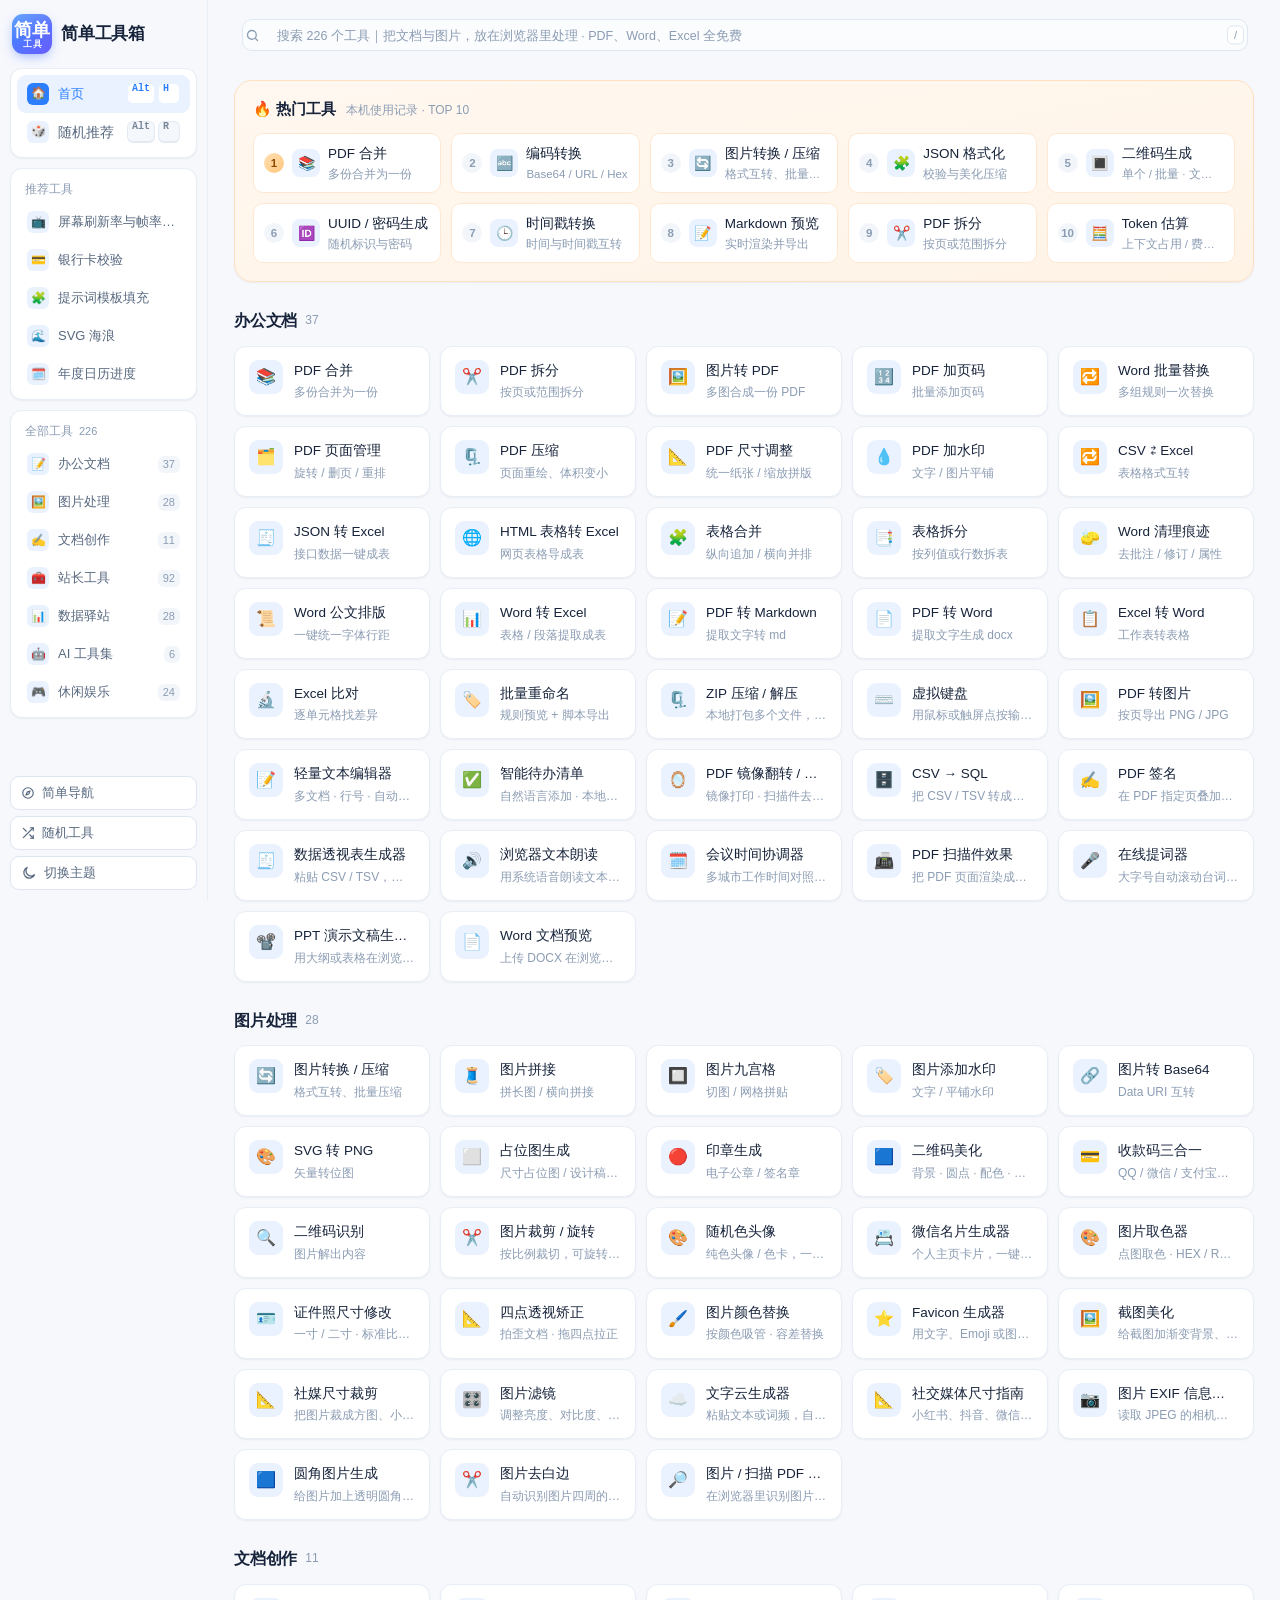
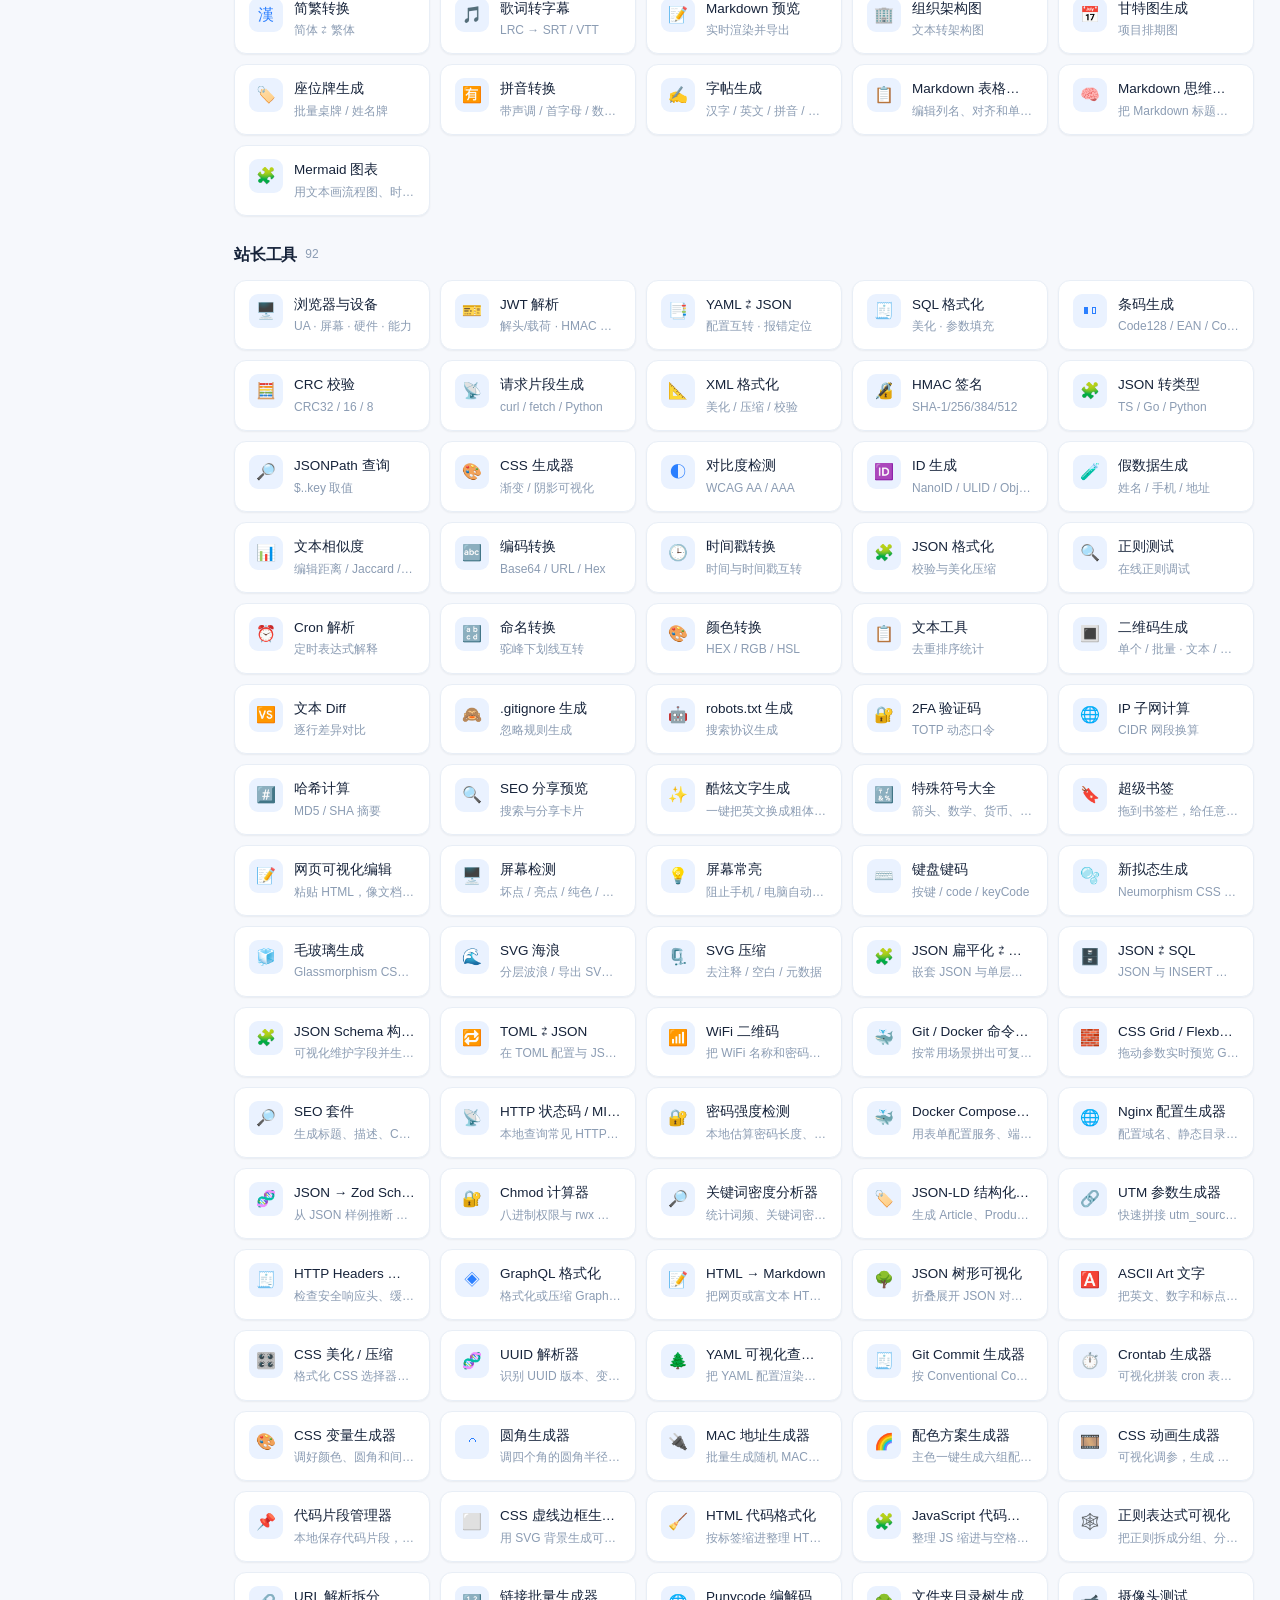
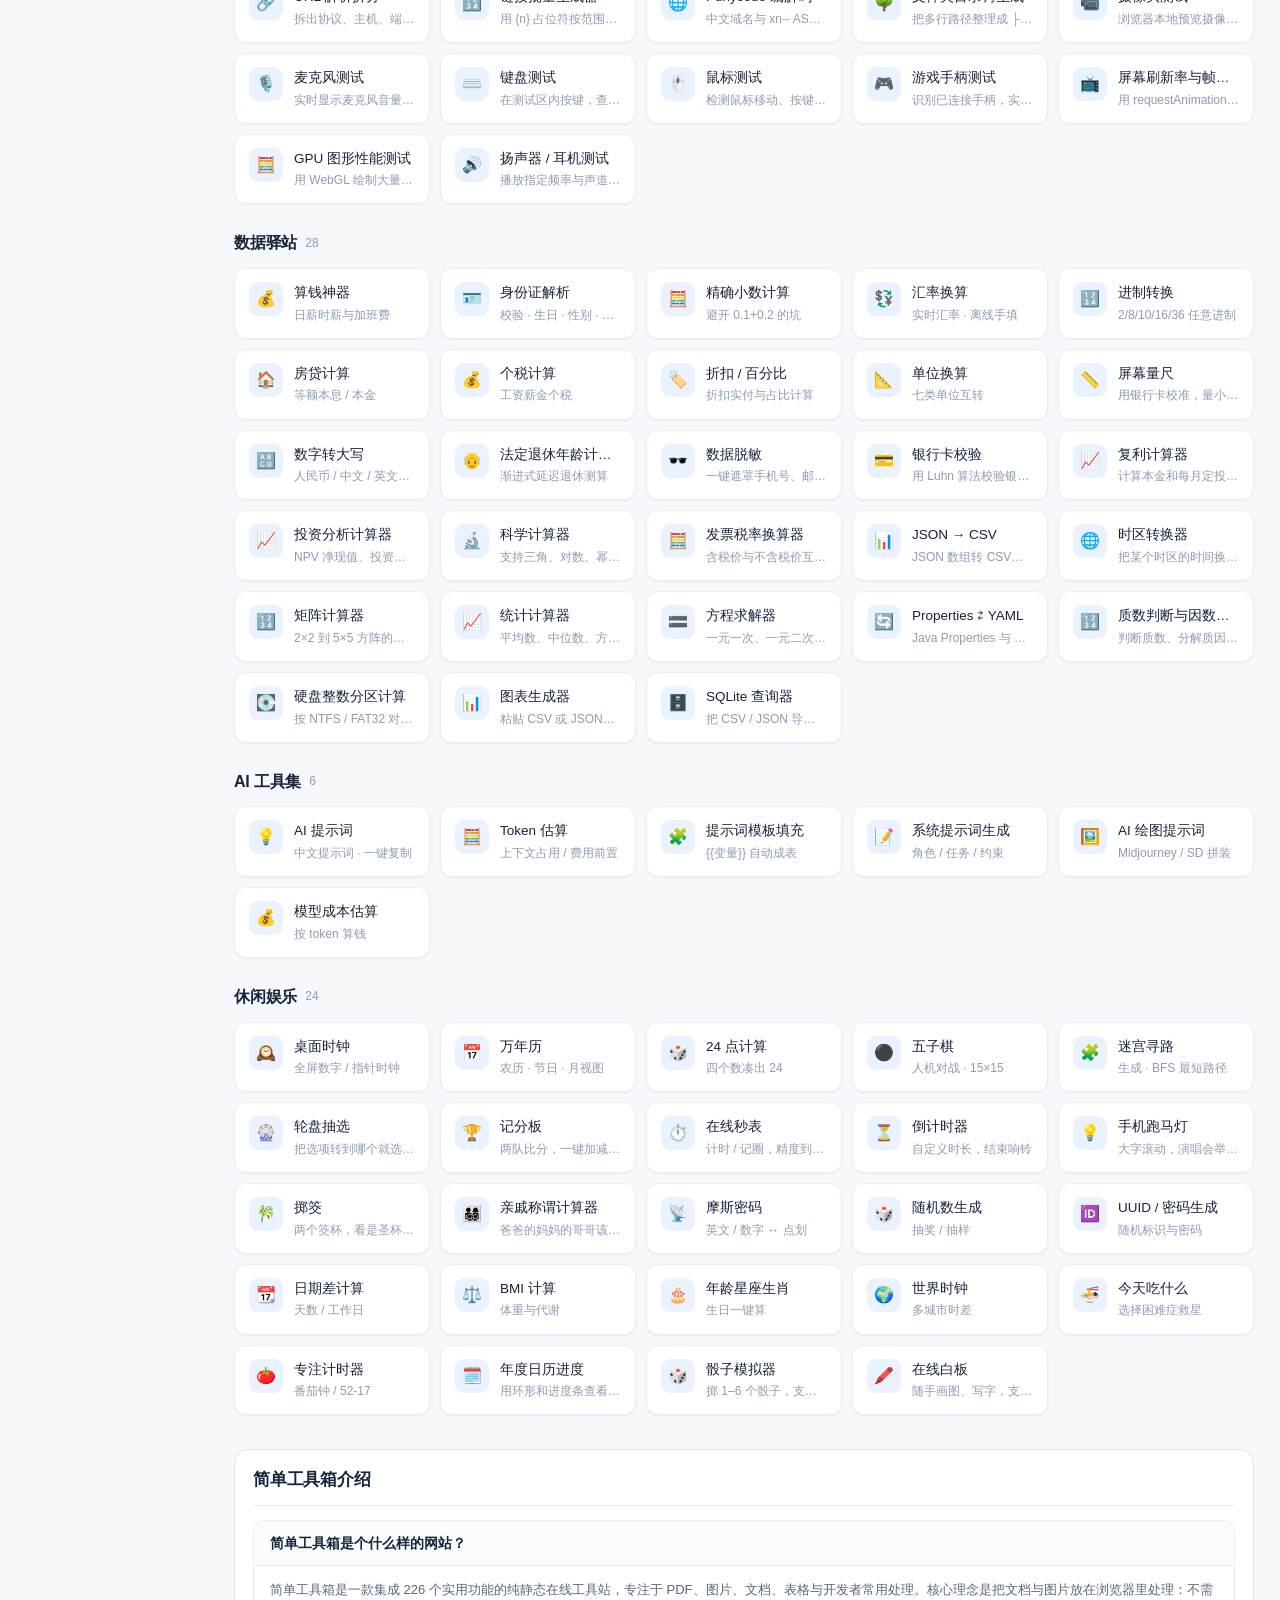
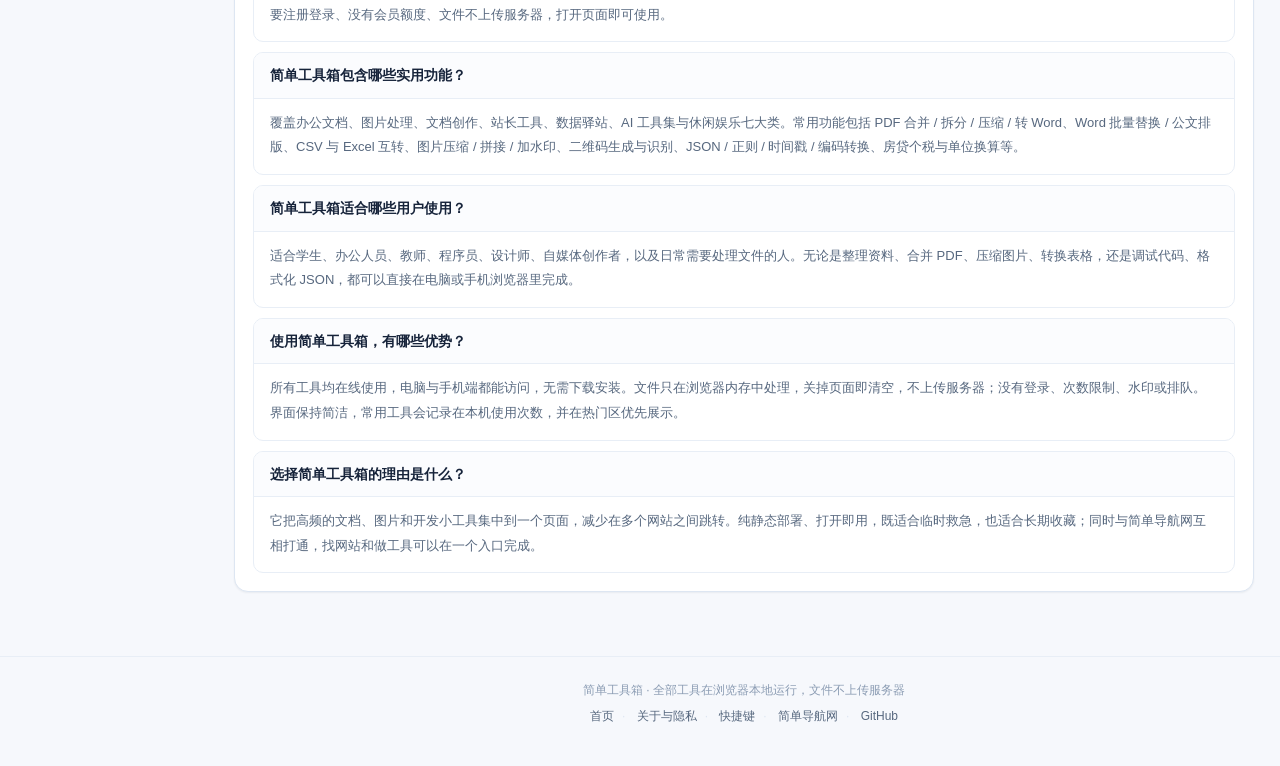
==== commit 3c1fcd6c: "接入 6 个开源工具并更新到 226 个工具" ====
--- a/index.html
+++ b/index.html
@@ -5,7 +5,7 @@
 <meta name="viewport" content="width=device-width, initial-scale=1, viewport-fit=cover">
 <title>简单工具箱 - 在线工具箱</title>
 <meta name="keywords" content="简单工具箱,在线工具箱,PDF合并,PDF拆分,PDF压缩,PDF转图片,PDF镜像裁剪,数字转大写,键盘键码,摩斯密码,新拟态生成,毛玻璃生成,SVG海浪,SVG压缩,图片压缩,图片颜色替换,表格合并,CSV转Excel,Word排版,二维码生成,二维码批量,二维码美化,收款码三合一,万年历,身份证解析,简繁转换,拼音转换,字帖生成,练字,描红,汇率换算,24点,五子棋,JSON格式化,JSON转SQL,智能待办,时间戳转换,房贷计算">
-<meta name="description" content="简单工具箱：220 个纯浏览器本地处理的在线工具，新增 CSS 虚线边框、HTML / JS 格式化、正则可视化、EXIF、PDF 扫描件、圆角图片、去白边、URL 解析、Punycode、目录树、提词器、硬盘分区与摄像头 / 麦克风 / 键盘 / 鼠标 / 手柄 / 刷新率 / GPU / 扬声器硬件检测，PDF 合并拆分压缩转换、PDF 镜像裁剪、图片处理与颜色替换、二维码生成美化识别与批量生成、QQ 微信支付宝收款码三合一、Word 排版清理、Excel 与 CSV 互转、表格合并拆分、XML 与 JSON 处理、JSON 扁平化、JSON ⇄ SQL、智能待办、拼音转换、字帖生成、法定退休年龄计算、证件照尺寸、四点透视矫正、轻量文本编辑器、HMAC 签名、CSS 渐变与对比度检测、Token 估算与模型成本、提示词模板与绘图提示词、万年历与身份证解析，全部免费、无需登录、不上传文件。"> 
+<meta name="description" content="简单工具箱：226 个纯浏览器本地处理的在线工具，新增 PPT 演示文稿生成、图表生成、图片与扫描 PDF OCR、SQLite 查询、Mermaid 图表、Word 文档预览、CSS 虚线边框、HTML / JS 格式化、正则可视化、EXIF、PDF 扫描件、圆角图片、去白边、URL 解析、Punycode、目录树、提词器、硬盘分区与摄像头 / 麦克风 / 键盘 / 鼠标 / 手柄 / 刷新率 / GPU / 扬声器硬件检测，PDF 合并拆分压缩转换、PDF 镜像裁剪、图片处理与颜色替换、二维码生成美化识别与批量生成、QQ 微信支付宝收款码三合一、Word 排版清理、Excel 与 CSV 互转、表格合并拆分、XML 与 JSON 处理、JSON 扁平化、JSON ⇄ SQL、智能待办、拼音转换、字帖生成、法定退休年龄计算、证件照尺寸、四点透视矫正、轻量文本编辑器、HMAC 签名、CSS 渐变与对比度检测、Token 估算与模型成本、提示词模板与绘图提示词、万年历与身份证解析，全部免费、无需登录、不上传文件。"> 
 <meta property="og:title" content="简单工具箱 - 在线工具箱">
 <meta property="og:description" content="纯浏览器本地处理的在线工具集合，免费、无需登录、文件不上传服务器。">
 <meta property="og:site_name" content="简单工具箱">
@@ -29,7 +29,7 @@
 })();
 </script>
 <link rel="icon" href="assets/favicon.svg" type="image/svg+xml">
-<link rel="stylesheet" href="assets/css/app.css?v=220a">
+<link rel="stylesheet" href="assets/css/app.css?v=226n">
 </head>
 <body>
 
@@ -177,6 +177,12 @@
 <script src="assets/js/tools/toolwa-a.js?v=220c"></script>
 <script src="assets/js/tools/toolwa-b.js?v=220a"></script>
 <script src="assets/js/tools/toolwa-c.js?v=220b"></script>
+<script src="assets/js/tools/pptxgen.js?v=226n"></script>
+<script src="assets/js/tools/chartgen.js?v=226n"></script>
+<script src="assets/js/tools/ocr.js?v=226n"></script>
+<script src="assets/js/tools/sqlite.js?v=226n"></script>
+<script src="assets/js/tools/mermaid.js?v=226n"></script>
+<script src="assets/js/tools/docxview.js?v=226n"></script>
 <script src="assets/js/boot.js"></script>
 </body>
 </html>
--- a/assets/css/app.css
+++ b/assets/css/app.css
@@ -2668,3 +2668,218 @@
   .hw-key-big { font-size: 28px; }
   .hw-fps-stage { height: 180px; }
 }
+
+/* =============================================================================
+   226 新增工具：PPT 生成 / 图表 / OCR / SQLite / Mermaid / Word 预览
+   -----------------------------------------------------------------------------
+   统一沿用站内 --surface / --line / --brand 等令牌，不改动整体骨架。
+   ========================================================================== */
+
+/* ---------- PPT 生成器 ---------- */
+.ppt-preview-grid {
+  display: grid;
+  grid-template-columns: repeat(auto-fill, minmax(248px, 1fr));
+  gap: 12px;
+}
+.ppt-prev-card { min-width: 0; }
+.ppt-prev-card[data-theme="blue"] { --ppt-bg: #f5f8fd; --ppt-ink: #172033; --ppt-sub: #5b6b84; --ppt-accent: #2f6bff; --ppt-accent2: #8fb2ff; --ppt-panel: #fff; --ppt-line: #dce6f7; }
+.ppt-prev-card[data-theme="green"] { --ppt-bg: #f4faf7; --ppt-ink: #16302a; --ppt-sub: #567069; --ppt-accent: #168c68; --ppt-accent2: #8fd6be; --ppt-panel: #fff; --ppt-line: #d7ece4; }
+.ppt-prev-card[data-theme="dark"] { --ppt-bg: #101725; --ppt-ink: #f4f7ff; --ppt-sub: #a9b7cc; --ppt-accent: #6ea8ff; --ppt-accent2: #9d7bff; --ppt-panel: #182235; --ppt-line: #2a3854; }
+.ppt-prev-card[data-theme="warm"] { --ppt-bg: #fff9f2; --ppt-ink: #35241a; --ppt-sub: #84695a; --ppt-accent: #e56a2e; --ppt-accent2: #ffc08e; --ppt-panel: #fff; --ppt-line: #f4dfce; }
+.ppt-prev-card[data-theme="purple"] { --ppt-bg: #f9f6ff; --ppt-ink: #251a3b; --ppt-sub: #6f6388; --ppt-accent: #7652d6; --ppt-accent2: #c3b1ff; --ppt-panel: #fff; --ppt-line: #e7dff9; }
+.ppt-prev-card[data-theme="mono"] { --ppt-bg: #f7f7f6; --ppt-ink: #161616; --ppt-sub: #6b6b6b; --ppt-accent: #222; --ppt-accent2: #bdbdbd; --ppt-panel: #fff; --ppt-line: #e2e2e0; }
+.ppt-canvas {
+  position: relative;
+  aspect-ratio: 16 / 9;
+  overflow: hidden;
+  border: 1px solid var(--line);
+  border-radius: 9px;
+  background: var(--ppt-bg);
+  color: var(--ppt-ink);
+  font-size: 10px;
+  box-shadow: var(--shadow-sm);
+}
+.ppt-canvas::before {
+  content: "";
+  position: absolute;
+  left: 0; top: 0; bottom: 0;
+  width: 3px;
+  background: var(--ppt-accent);
+}
+.ppt-canvas > div:not(.ppt-foot) { position: absolute; inset: 0; }
+.ppt-cover, .ppt-end, .ppt-agenda, .ppt-content, .ppt-table-slide, .ppt-section {
+  padding: 7% 8% 9%;
+}
+.ppt-section { display: flex; flex-direction: column; justify-content: center; padding-left: 12%; }
+.ppt-section::before { content: ""; position: absolute; left: 0; top: 0; bottom: 0; width: 4%; background: var(--ppt-accent); }
+.ppt-section .ppt-kicker { color: var(--ppt-accent); font: 700 .76em/1.2 Arial, sans-serif; letter-spacing: .2em; margin-bottom: 1em; }
+.ppt-section h3 { margin: 0; font-size: 2.1em; line-height: 1.35; }
+.ppt-cover { display: flex; flex-direction: column; justify-content: center; padding-right: 38%; }
+.ppt-cover::after {
+  content: "";
+  position: absolute;
+  right: 0; top: 0; bottom: 0;
+  width: 32%;
+  background: var(--ppt-accent);
+}
+.ppt-cover::before {
+  content: "";
+  position: absolute;
+  right: 26%; top: 0; bottom: 0;
+  width: 6%;
+  background: var(--ppt-accent2);
+  z-index: 1;
+}
+.ppt-cover .ppt-kicker { position: relative; z-index: 2; color: var(--ppt-accent); font: 700 0.75em/1.2 Arial, sans-serif; letter-spacing: .22em; margin-bottom: 1.4em; }
+.ppt-cover h3 { position: relative; z-index: 2; margin: 0; font-size: 1.9em; line-height: 1.35; letter-spacing: .01em; }
+.ppt-cover p { position: relative; z-index: 2; margin: 1.2em 0 0; color: var(--ppt-sub); font-size: 0.92em; line-height: 1.55; }
+.ppt-end { display: flex; flex-direction: column; align-items: center; justify-content: center; background: var(--ppt-accent); color: #fff; text-align: center; }
+.ppt-end h3 { margin: 0; font-size: 2.2em; }
+.ppt-end p { margin: 1em 0 0; font-size: 0.92em; opacity: .86; }
+.ppt-agenda h4, .ppt-content h4, .ppt-table-slide h4 { margin: 0 0 .2em; font-size: 1.5em; line-height: 1.3; }
+.ppt-agenda h4::after, .ppt-content h4::after { content: ""; display: block; width: 2.2em; height: 2px; margin-top: .45em; background: var(--ppt-accent); }
+.ppt-agenda ol { margin: 1.1em 0 0; padding: 0; list-style: none; display: grid; grid-template-columns: 1fr 1fr; gap: .35em 1.2em; }
+.ppt-agenda li { font-size: 0.92em; line-height: 1.5; color: var(--ppt-sub); }
+.ppt-agenda li::before { content: "▸"; color: var(--ppt-accent); margin-right: .45em; }
+.ppt-agenda > p { margin: .7em 0 0; font-size: .8em; color: var(--ppt-sub); }
+.ppt-content h4 em { font-style: normal; font-size: .55em; color: var(--ppt-sub); font-weight: 400; vertical-align: .28em; }
+.ppt-content ul { margin: 1.05em 0 0; padding: 0; list-style: none; }
+.ppt-content li {
+  position: relative;
+  margin-bottom: .55em;
+  padding-left: 1.1em;
+  font-size: 0.92em;
+  line-height: 1.5;
+  color: var(--ppt-ink);
+}
+.ppt-content li::before { content: ""; position: absolute; left: 0; top: .42em; width: .38em; height: .38em; border-radius: 50%; background: var(--ppt-accent2); }
+.ppt-content li:first-child::before { background: var(--ppt-accent); }
+.ppt-content li i { font-style: normal; display: inline-block; margin-left: .45em; padding: 0 .3em; border-radius: 3px; background: var(--ppt-accent2); color: #fff; font-size: .7em; vertical-align: .12em; }
+.ppt-table-slide h4 { font-size: 1.3em; }
+.ppt-table-slide table { width: 100%; margin-top: .65em; border-collapse: collapse; font-size: .68em; }
+.ppt-table-slide td { padding: .35em .45em; border-bottom: 1px solid var(--ppt-line); color: var(--ppt-ink); white-space: nowrap; overflow: hidden; text-overflow: ellipsis; max-width: 7em; }
+.ppt-table-slide td.head { background: var(--ppt-accent); color: var(--ppt-bg); font-weight: 600; }
+.ppt-table-slide .ppt-more { margin: .45em 0 0; color: var(--ppt-sub); font-size: .65em; }
+.ppt-foot { position: absolute; left: 6%; right: 6%; bottom: 4.5%; display: flex; justify-content: space-between; color: var(--ppt-sub); font-size: .58em; border-top: 1px solid var(--ppt-line); padding-top: .35em; }
+.ppt-prev-meta { margin-top: 5px; text-align: center; color: var(--ink-3); font-size: 11px; }
+.ppt-prev-card .ppt-end .ppt-foot { color: rgba(255,255,255,.7); border-color: rgba(255,255,255,.28); }
+
+/* ---------- 图表生成器 ---------- */
+.chart-stage {
+  position: relative;
+  height: 380px;
+  padding: 8px;
+  border: 1px solid var(--line);
+  border-radius: 12px;
+  background: var(--surface-2);
+  overflow: hidden;
+}
+.chart-stage canvas { width: 100% !important; height: 100% !important; display: block; }
+.chart-empty {
+  position: absolute;
+  inset: 0;
+  display: flex;
+  align-items: center;
+  justify-content: center;
+  color: var(--ink-3);
+  font-size: 12.5px;
+  pointer-events: none;
+}
+
+/* ---------- OCR ---------- */
+.ocr-progress { height: 9px; border-radius: 99px; background: var(--surface-3); overflow: hidden; border: 1px solid var(--line); }
+.ocr-progress-bar { height: 100%; width: 0; border-radius: 99px; background: linear-gradient(90deg, var(--brand), #6fb2ff); transition: width .25s ease; }
+.ocr-status { margin-top: 9px; color: var(--ink-2); font-size: 12.5px; min-height: 18px; }
+.ocr-pages { display: flex; flex-wrap: wrap; gap: 6px; margin-top: 10px; }
+.ocr-page-item {
+  display: inline-flex;
+  align-items: center;
+  gap: 8px;
+  max-width: 100%;
+  padding: 5px 9px;
+  border: 1px solid var(--line);
+  border-radius: 8px;
+  background: var(--surface-2);
+  font-size: 11.5px;
+  color: var(--ink-2);
+}
+.ocr-page-item b { max-width: 220px; overflow: hidden; text-overflow: ellipsis; white-space: nowrap; color: var(--ink); font-weight: 500; }
+.ocr-output { min-height: 300px; line-height: 1.75; font-size: 13px; }
+
+/* ---------- SQLite ---------- */
+.sql-schema { display: grid; gap: 10px; }
+.sql-tables { display: grid; grid-template-columns: repeat(auto-fill, minmax(270px, 1fr)); gap: 10px; }
+.sql-table-card { border: 1px solid var(--line); border-radius: 10px; padding: 11px; background: var(--surface-2); }
+.sql-table-name { display: flex; align-items: baseline; justify-content: space-between; gap: 8px; margin-bottom: 8px; font-weight: 600; color: var(--ink); word-break: break-all; }
+.sql-table-name span { flex: none; color: var(--ink-3); font-size: 11px; font-weight: 400; }
+.sql-cols { display: flex; flex-wrap: wrap; gap: 5px; margin-bottom: 10px; }
+.sql-cols span { display: inline-flex; align-items: center; gap: 4px; padding: 3px 6px; border-radius: 6px; border: 1px solid var(--line); background: var(--surface); font-size: 11px; color: var(--ink-2); }
+.sql-cols b { font-weight: 600; color: var(--ink); }
+.sql-cols i { font-style: normal; color: var(--ink-3); font-size: 10px; }
+.sql-editor { min-height: 190px; line-height: 1.65; }
+.sql-result-block { margin-bottom: 16px; }
+.sql-result-block:last-child { margin-bottom: 0; }
+.sql-result-head { display: flex; justify-content: space-between; align-items: baseline; gap: 8px; margin-bottom: 7px; color: var(--ink); font-size: 12.5px; font-weight: 600; }
+.sql-result-head span { color: var(--ink-3); font-weight: 400; font-size: 11px; }
+
+/* ---------- Mermaid ---------- */
+.mmd-code { min-height: 240px; line-height: 1.65; }
+.mmd-stage {
+  min-height: 280px;
+  max-height: 720px;
+  overflow: auto;
+  padding: 18px;
+  border: 1px solid var(--line);
+  border-radius: 12px;
+  background:
+    linear-gradient(var(--surface-3) 1px, transparent 1px) 0 0 / 100% 22px,
+    linear-gradient(90deg, var(--surface-3) 1px, transparent 1px) 0 0 / 22px 100%,
+    var(--surface-2);
+}
+.mmd-canvas { min-width: 100%; min-height: 220px; display: flex; align-items: flex-start; justify-content: center; }
+.mmd-canvas svg { max-width: 100% !important; height: auto; }
+.mmd-empty { margin: auto; padding: 40px 16px; color: var(--ink-3); font-size: 12.5px; text-align: center; }
+.mmd-error { width: 100%; padding: 14px 16px; border: 1px solid color-mix(in srgb, var(--danger) 35%, var(--line)); border-radius: 10px; background: color-mix(in srgb, var(--danger) 6%, var(--surface)); color: var(--danger); }
+.mmd-error b { display: block; margin-bottom: 7px; }
+.mmd-error pre { margin: 0; white-space: pre-wrap; word-break: break-word; font-size: 12px; line-height: 1.6; color: var(--ink-2); }
+
+/* ---------- Word 预览 ---------- */
+.docx-stage {
+  overflow: auto;
+  max-height: 780px;
+  padding: 12px;
+  border: 1px solid var(--line);
+  border-radius: 12px;
+  background: var(--surface-3);
+}
+.docx-host { min-height: 220px; }
+.docx-host .docx-wrapper { padding: 8px 0 18px; background: transparent; }
+.docx-host .docx-wrapper > section.docx {
+  margin: 0 auto 14px;
+  box-shadow: 0 3px 16px rgba(20, 35, 60, .12);
+}
+.docx-loading { display: flex; align-items: center; justify-content: center; gap: 10px; padding: 42px 16px; color: var(--ink-2); font-size: 12.5px; }
+.docx-spinner { width: 16px; height: 16px; border-radius: 50%; border: 2px solid var(--brand-line); border-top-color: var(--brand); animation: docxSpin .8s linear infinite; }
+@keyframes docxSpin { to { transform: rotate(360deg); } }
+.docx-error { padding: 20px; border: 1px solid color-mix(in srgb, var(--danger) 35%, var(--line)); border-radius: 10px; background: color-mix(in srgb, var(--danger) 5%, var(--surface)); color: var(--ink-2); font-size: 12.5px; line-height: 1.65; }
+.docx-error b { display: block; margin-bottom: 6px; color: var(--danger); }
+.docx-error p { margin: 0 0 6px; }
+.docx-meta { grid-template-columns: repeat(4, minmax(0, 1fr)); }
+.docx-meta .kv-item { background: var(--surface-2); border: 1px solid var(--line); border-radius: 9px; padding: 9px 11px; }
+.docx-meta .kv-v { font-weight: 500; }
+
+@media (max-width: 900px) {
+  .ppt-preview-grid { grid-template-columns: repeat(auto-fill, minmax(210px, 1fr)); }
+  .docx-meta { grid-template-columns: repeat(2, minmax(0, 1fr)); }
+  .chart-stage { height: 320px; }
+}
+@media (max-width: 560px) {
+  .ppt-preview-grid { grid-template-columns: 1fr; }
+  .ppt-canvas { font-size: 11px; }
+  .chart-stage { height: 280px; padding: 4px; }
+  .mmd-stage { padding: 10px; min-height: 220px; }
+  .docx-stage { max-height: 560px; padding: 6px; }
+  .ocr-output { min-height: 220px; }
+  .sql-tables { grid-template-columns: 1fr; }
+  .ppt-prev-card .ppt-agenda ol { gap: .28em .8em; }
+}
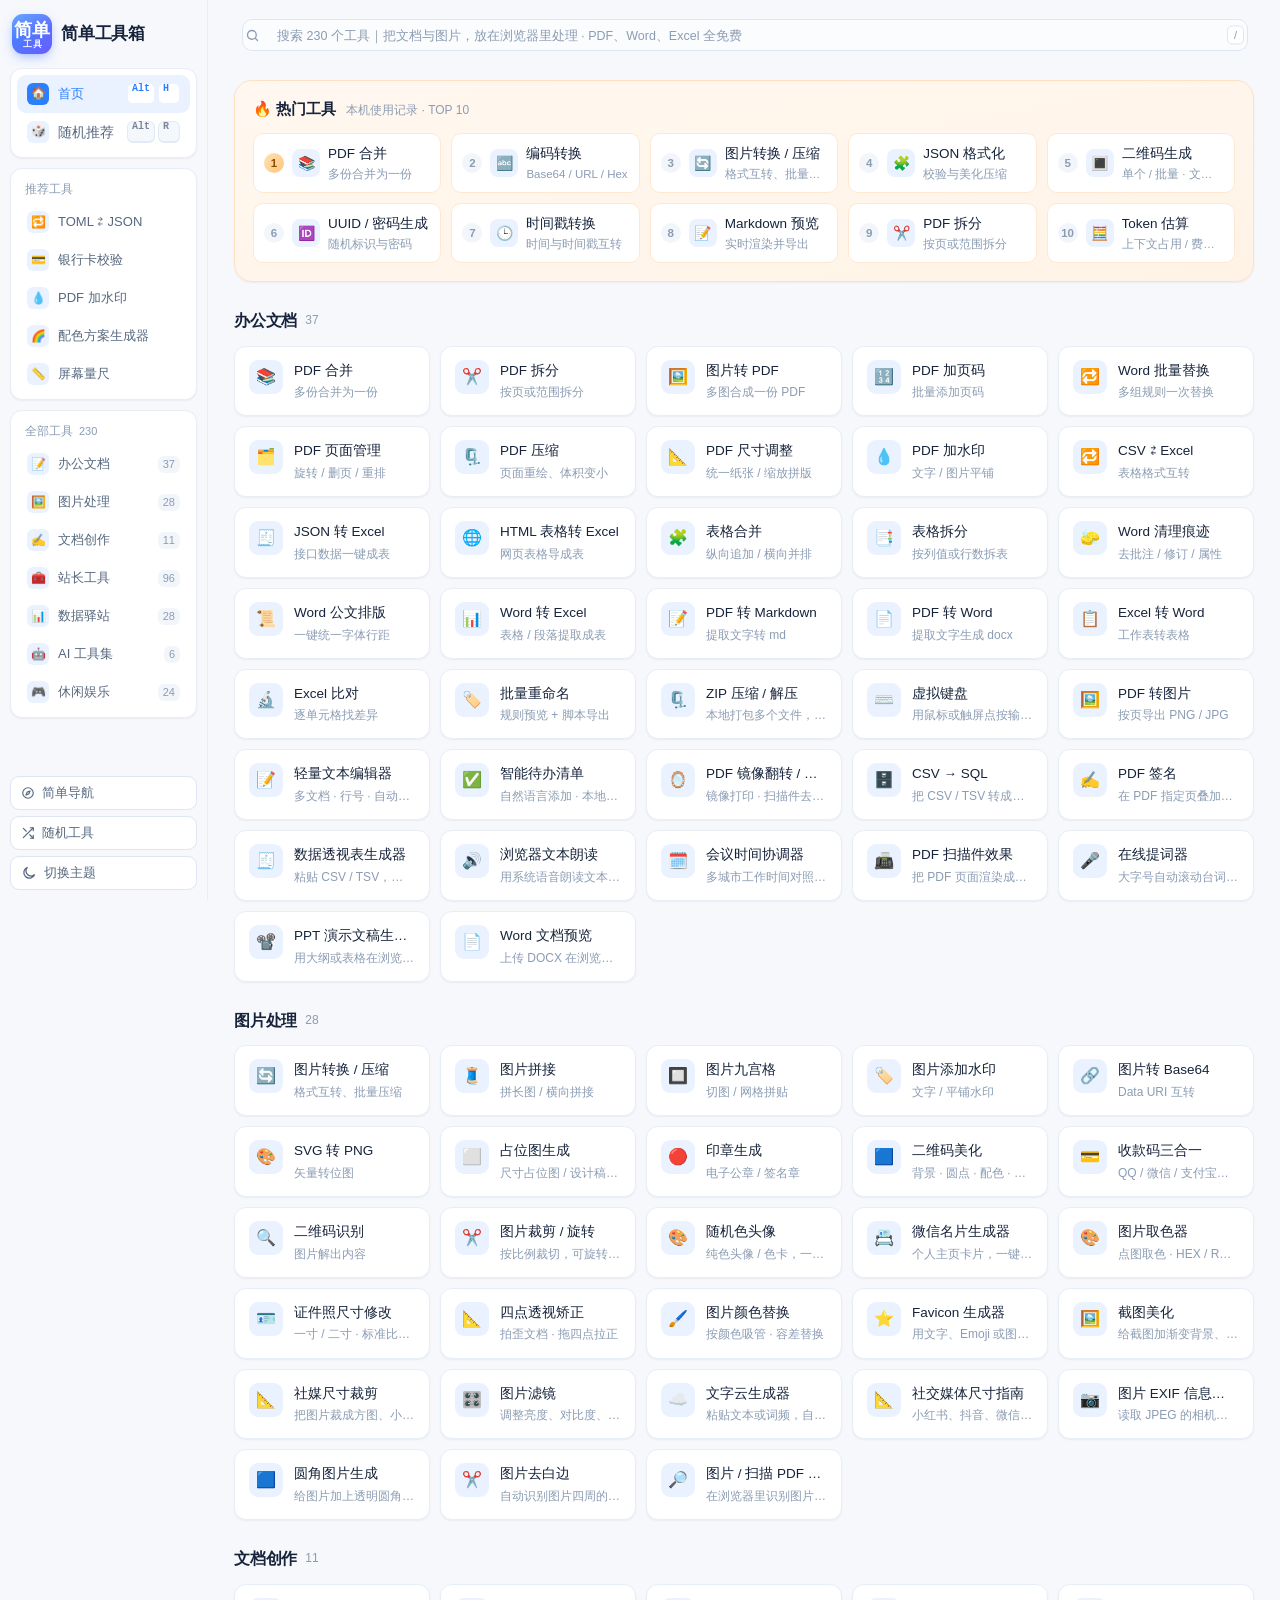
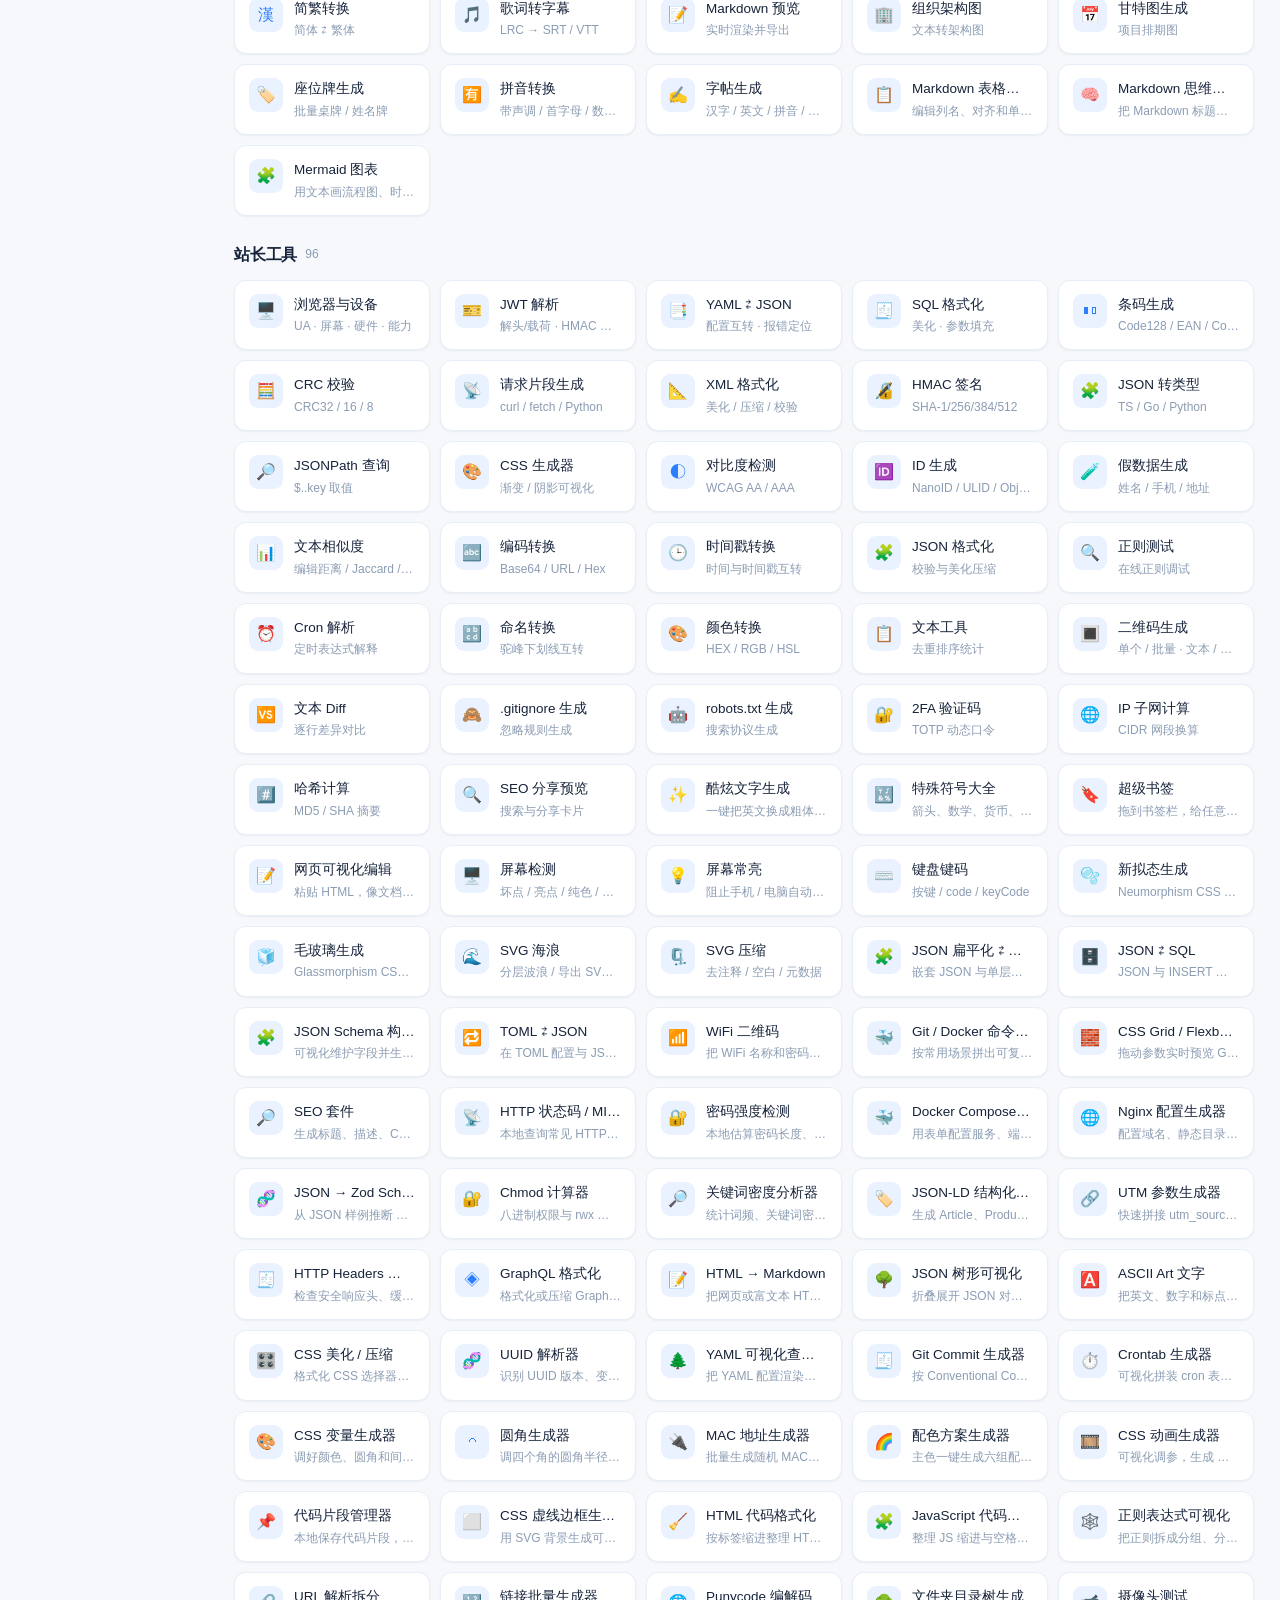
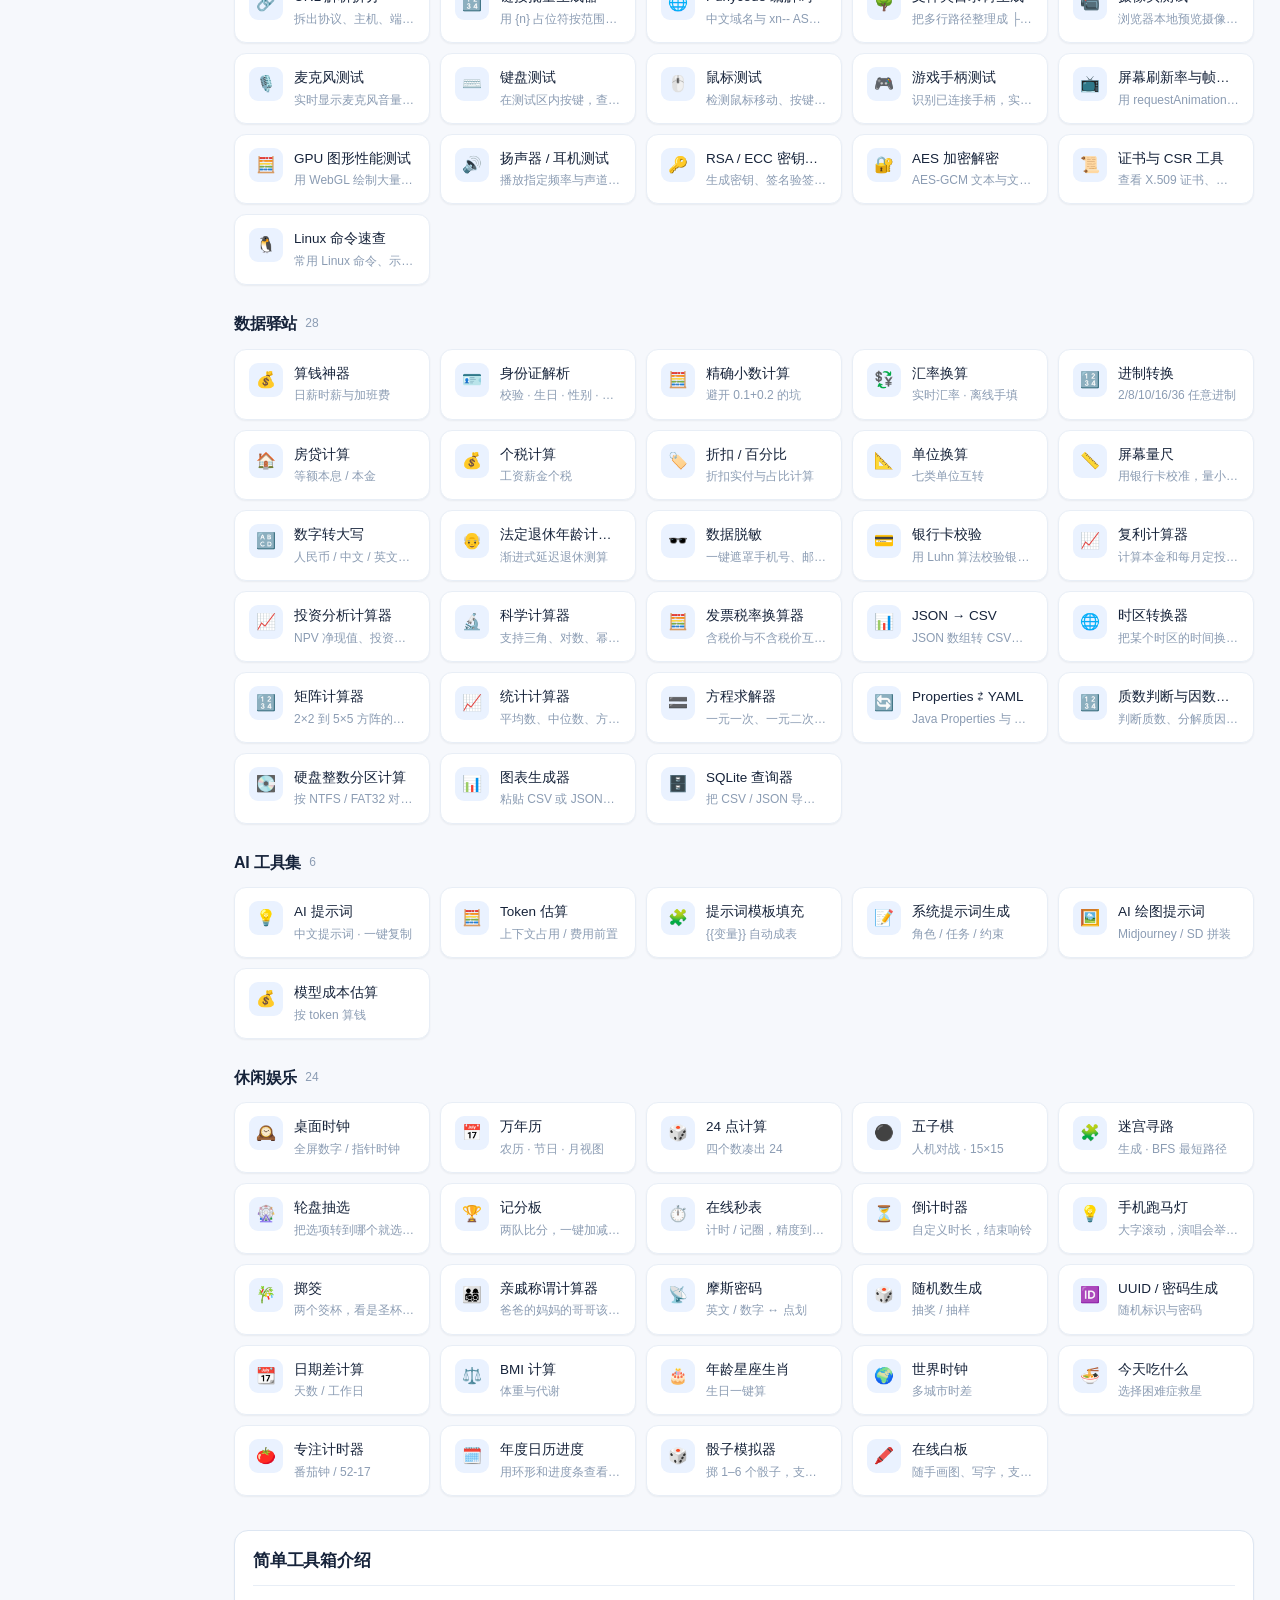
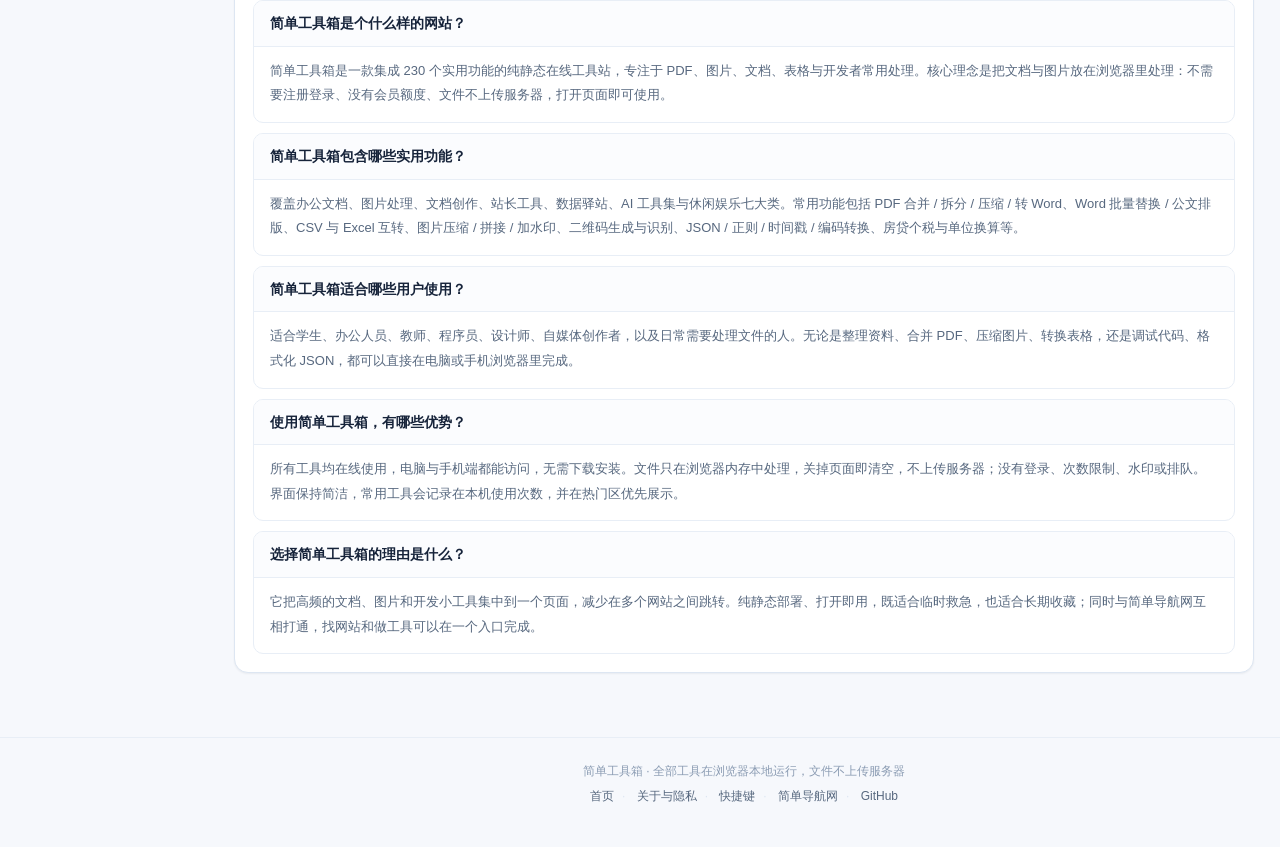
==== commit 1423bf97: "新增 4 个开发者工具并更新到 230 个工具" ====
--- a/index.html
+++ b/index.html
@@ -4,8 +4,8 @@
 <meta charset="utf-8">
 <meta name="viewport" content="width=device-width, initial-scale=1, viewport-fit=cover">
 <title>简单工具箱 - 在线工具箱</title>
-<meta name="keywords" content="简单工具箱,在线工具箱,PDF合并,PDF拆分,PDF压缩,PDF转图片,PDF镜像裁剪,数字转大写,键盘键码,摩斯密码,新拟态生成,毛玻璃生成,SVG海浪,SVG压缩,图片压缩,图片颜色替换,表格合并,CSV转Excel,Word排版,二维码生成,二维码批量,二维码美化,收款码三合一,万年历,身份证解析,简繁转换,拼音转换,字帖生成,练字,描红,汇率换算,24点,五子棋,JSON格式化,JSON转SQL,智能待办,时间戳转换,房贷计算">
-<meta name="description" content="简单工具箱：226 个纯浏览器本地处理的在线工具，新增 PPT 演示文稿生成、图表生成、图片与扫描 PDF OCR、SQLite 查询、Mermaid 图表、Word 文档预览、CSS 虚线边框、HTML / JS 格式化、正则可视化、EXIF、PDF 扫描件、圆角图片、去白边、URL 解析、Punycode、目录树、提词器、硬盘分区与摄像头 / 麦克风 / 键盘 / 鼠标 / 手柄 / 刷新率 / GPU / 扬声器硬件检测，PDF 合并拆分压缩转换、PDF 镜像裁剪、图片处理与颜色替换、二维码生成美化识别与批量生成、QQ 微信支付宝收款码三合一、Word 排版清理、Excel 与 CSV 互转、表格合并拆分、XML 与 JSON 处理、JSON 扁平化、JSON ⇄ SQL、智能待办、拼音转换、字帖生成、法定退休年龄计算、证件照尺寸、四点透视矫正、轻量文本编辑器、HMAC 签名、CSS 渐变与对比度检测、Token 估算与模型成本、提示词模板与绘图提示词、万年历与身份证解析，全部免费、无需登录、不上传文件。"> 
+<meta name="keywords" content="简单工具箱,在线工具箱,PDF合并,PDF拆分,PDF压缩,PDF转图片,PDF镜像裁剪,数字转大写,键盘键码,摩斯密码,新拟态生成,毛玻璃生成,SVG海浪,SVG压缩,图片压缩,图片颜色替换,表格合并,CSV转Excel,Word排版,二维码生成,二维码批量,二维码美化,收款码三合一,万年历,身份证解析,简繁转换,拼音转换,字帖生成,练字,描红,汇率换算,24点,五子棋,JSON格式化,JSON转SQL,智能待办,时间戳转换,房贷计算,RSA密钥,AES加密,证书查看,CSR生成,Linux命令速查">
+<meta name="description" content="简单工具箱：230 个纯浏览器本地处理的在线工具，新增 RSA / ECC 密钥工具、AES 加密解密、证书与 CSR 工具、Linux 命令速查、PPT 演示文稿生成、图表生成、图片与扫描 PDF OCR、SQLite 查询、Mermaid 图表、Word 文档预览、CSS 虚线边框、HTML / JS 格式化、正则可视化、EXIF、PDF 扫描件、圆角图片、去白边、URL 解析、Punycode、目录树、提词器、硬盘分区与摄像头 / 麦克风 / 键盘 / 鼠标 / 手柄 / 刷新率 / GPU / 扬声器硬件检测，PDF 合并拆分压缩转换、PDF 镜像裁剪、图片处理与颜色替换、二维码生成美化识别与批量生成、QQ 微信支付宝收款码三合一、Word 排版清理、Excel 与 CSV 互转、表格合并拆分、XML 与 JSON 处理、JSON 扁平化、JSON ⇄ SQL、智能待办、拼音转换、字帖生成、法定退休年龄计算、证件照尺寸、四点透视矫正、轻量文本编辑器、HMAC 签名、CSS 渐变与对比度检测、Token 估算与模型成本、提示词模板与绘图提示词、万年历与身份证解析，全部免费、无需登录、不上传文件。">
 <meta property="og:title" content="简单工具箱 - 在线工具箱">
 <meta property="og:description" content="纯浏览器本地处理的在线工具集合，免费、无需登录、文件不上传服务器。">
 <meta property="og:site_name" content="简单工具箱">
@@ -29,7 +29,7 @@
 })();
 </script>
 <link rel="icon" href="assets/favicon.svg" type="image/svg+xml">
-<link rel="stylesheet" href="assets/css/app.css?v=226n">
+<link rel="stylesheet" href="assets/css/app.css?v=230b">
 </head>
 <body>
 
@@ -90,7 +90,7 @@
 <script src="assets/js/tools/devx.js"></script>
 <script src="assets/js/tools/lab.js"></script>
 <script src="assets/js/tools/doc.js"></script>
-<script src="assets/js/tools/web.js"></script>
+<script src="assets/js/tools/web.js?v=230b"></script>
 <script src="assets/js/tools/extra.js"></script>
 <script src="assets/js/tools/data.js"></script>
 <script src="assets/js/tools/ai.js"></script>
@@ -183,7 +183,9 @@
 <script src="assets/js/tools/sqlite.js?v=226n"></script>
 <script src="assets/js/tools/mermaid.js?v=226n"></script>
 <script src="assets/js/tools/docxview.js?v=226n"></script>
+<script src="assets/js/tools/cryptotools.js?v=230b"></script>
+<script src="assets/js/tools/certtool.js?v=230b"></script>
+<script src="assets/js/tools/linuxref.js?v=230b"></script>
 <script src="assets/js/boot.js"></script>
 </body>
 </html>
-
--- a/assets/css/app.css
+++ b/assets/css/app.css
@@ -2883,3 +2883,31 @@
   .sql-tables { grid-template-columns: 1fr; }
   .ppt-prev-card .ppt-agenda ol { gap: .28em .8em; }
 }
+
+/* ---------- RSA / ECC / AES ---------- */
+.rk-pane { display: none; }
+.rk-pane.on { display: block; }
+.key-area { min-height: 128px; font-size: 11.8px; line-height: 1.55; }
+
+/* ---------- Linux 命令速查 ---------- */
+.lx-toolbar { display: flex; gap: 8px; flex-wrap: wrap; margin-bottom: 12px; }
+.lx-toolbar .input { flex: 1 1 240px; }
+.lx-meta { margin: 0 0 10px; color: var(--ink-3); font-size: 11.5px; }
+.lx-list { display: grid; gap: 8px; }
+.lx-item { border: 1px solid var(--line); border-radius: 10px; padding: 10px 12px; background: var(--surface-2); }
+.lx-head { display: flex; align-items: baseline; gap: 8px; flex-wrap: wrap; }
+.lx-cmd { margin: 0; color: var(--ink); font-family: ui-monospace, SFMono-Regular, Menlo, Consolas, monospace; font-size: 13px; font-weight: 600; }
+.lx-desc { color: var(--ink-2); font-size: 12px; }
+.lx-tag { margin-left: auto; padding: 2px 7px; border: 1px solid var(--line); border-radius: 6px; color: var(--ink-3); font-size: 10.5px; white-space: nowrap; }
+.lx-warn { padding: 2px 6px; border-radius: 5px; background: color-mix(in srgb, #d97706 12%, var(--surface)); color: #b45309; font-size: 10.5px; white-space: nowrap; }
+.lx-ex { display: flex; align-items: flex-start; gap: 8px; margin-top: 7px; }
+.lx-ex code { flex: 1 1 auto; min-width: 0; padding: 5px 8px; border-radius: 6px; background: var(--surface); color: var(--ink-2); font-family: ui-monospace, SFMono-Regular, Menlo, Consolas, monospace; font-size: 11.5px; line-height: 1.55; white-space: pre-wrap; word-break: break-all; }
+.lx-ex .btn { flex: none; height: 30px; padding: 0 10px; font-size: 12px; }
+.lx-note { margin-top: 6px; color: #b45309; font-size: 11px; line-height: 1.55; }
+
+@media (max-width: 700px) {
+  .lx-head { gap: 5px; }
+  .lx-tag { margin-left: 0; }
+  .lx-ex { flex-direction: column; }
+  .lx-ex .btn { align-self: flex-start; }
+}
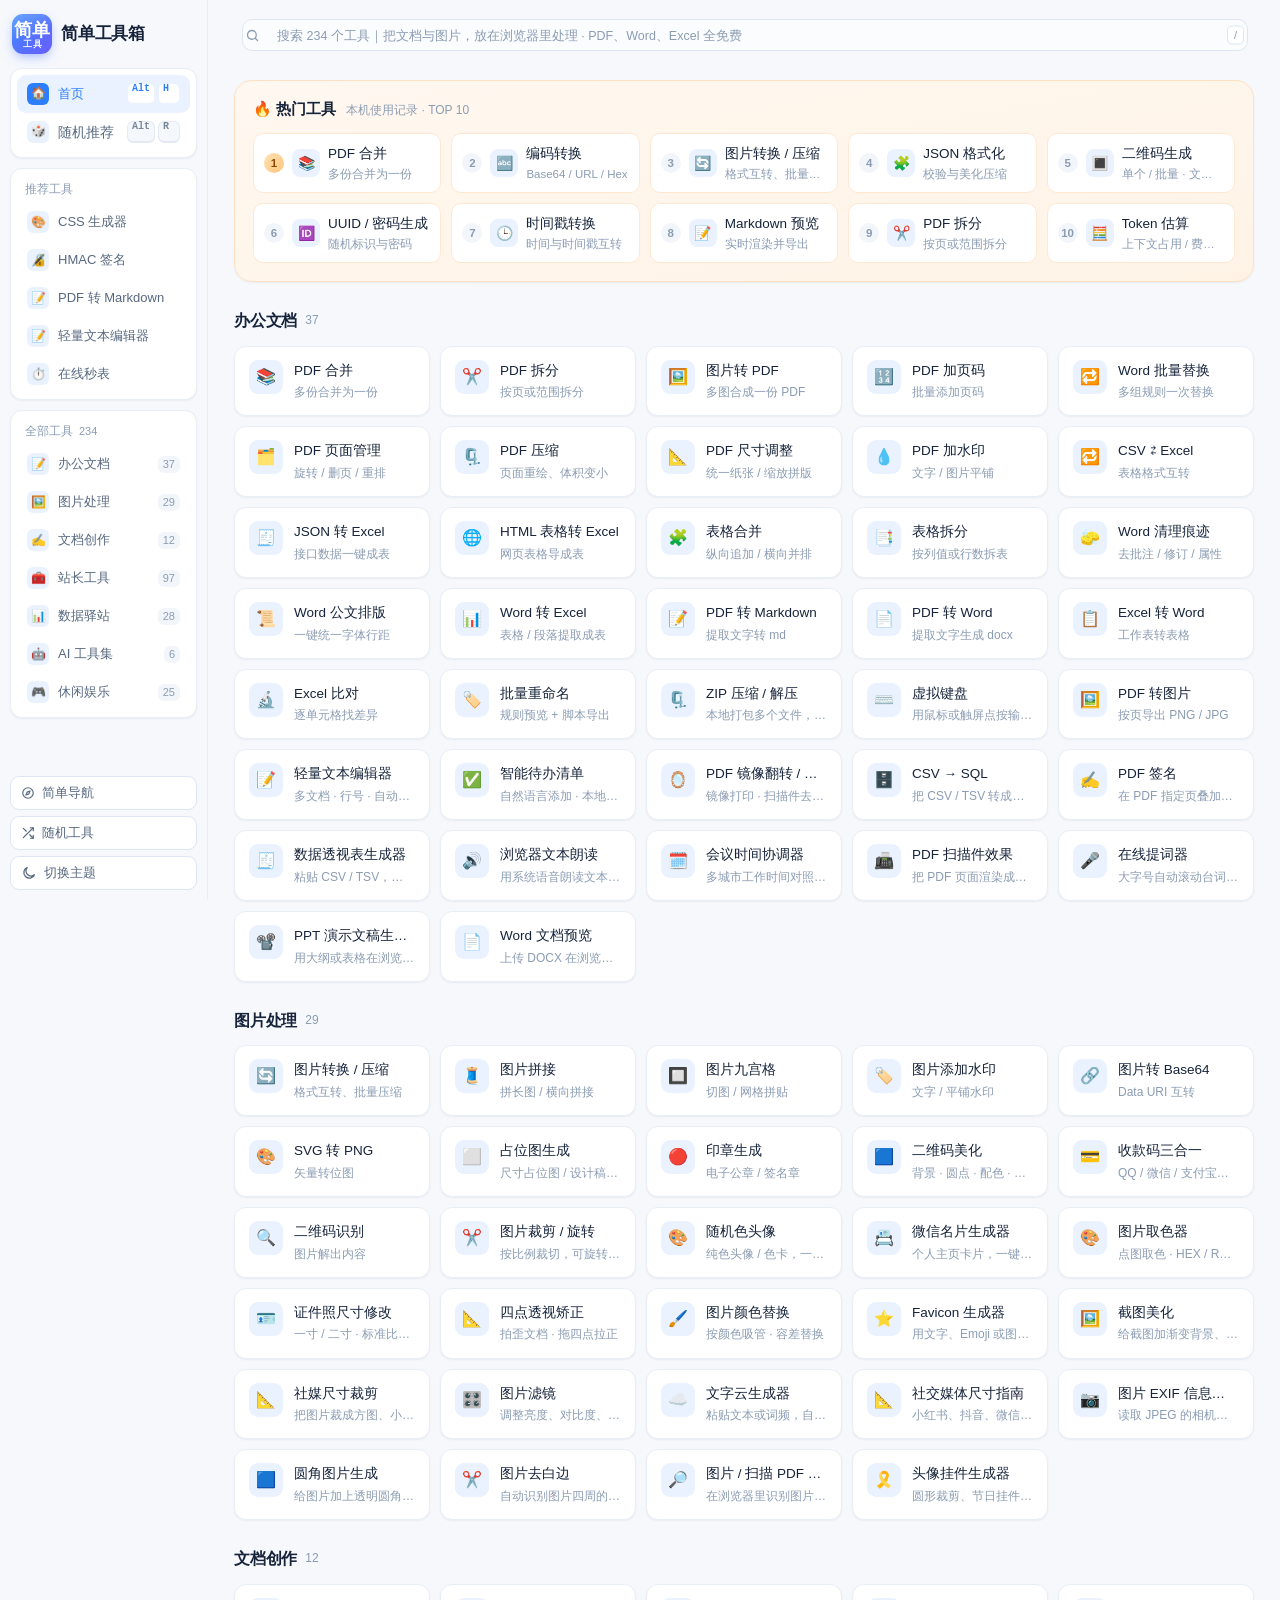
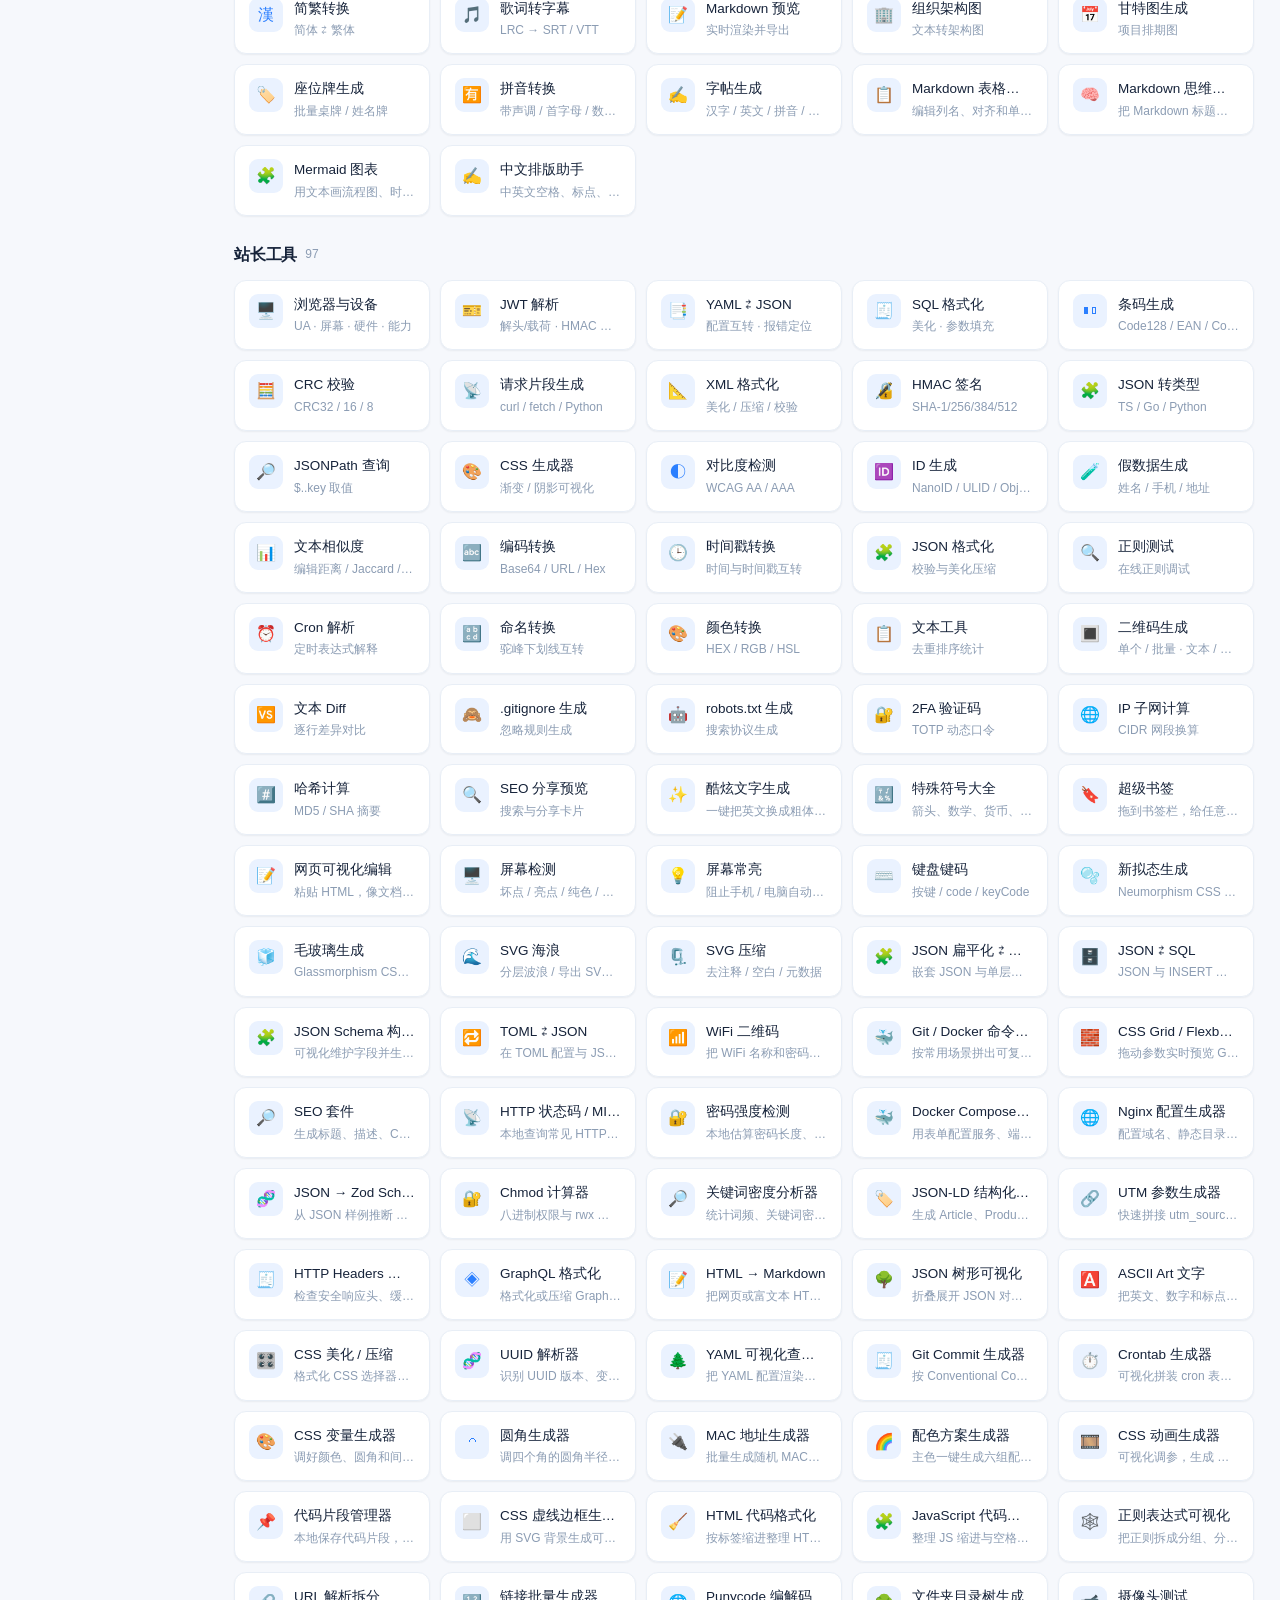
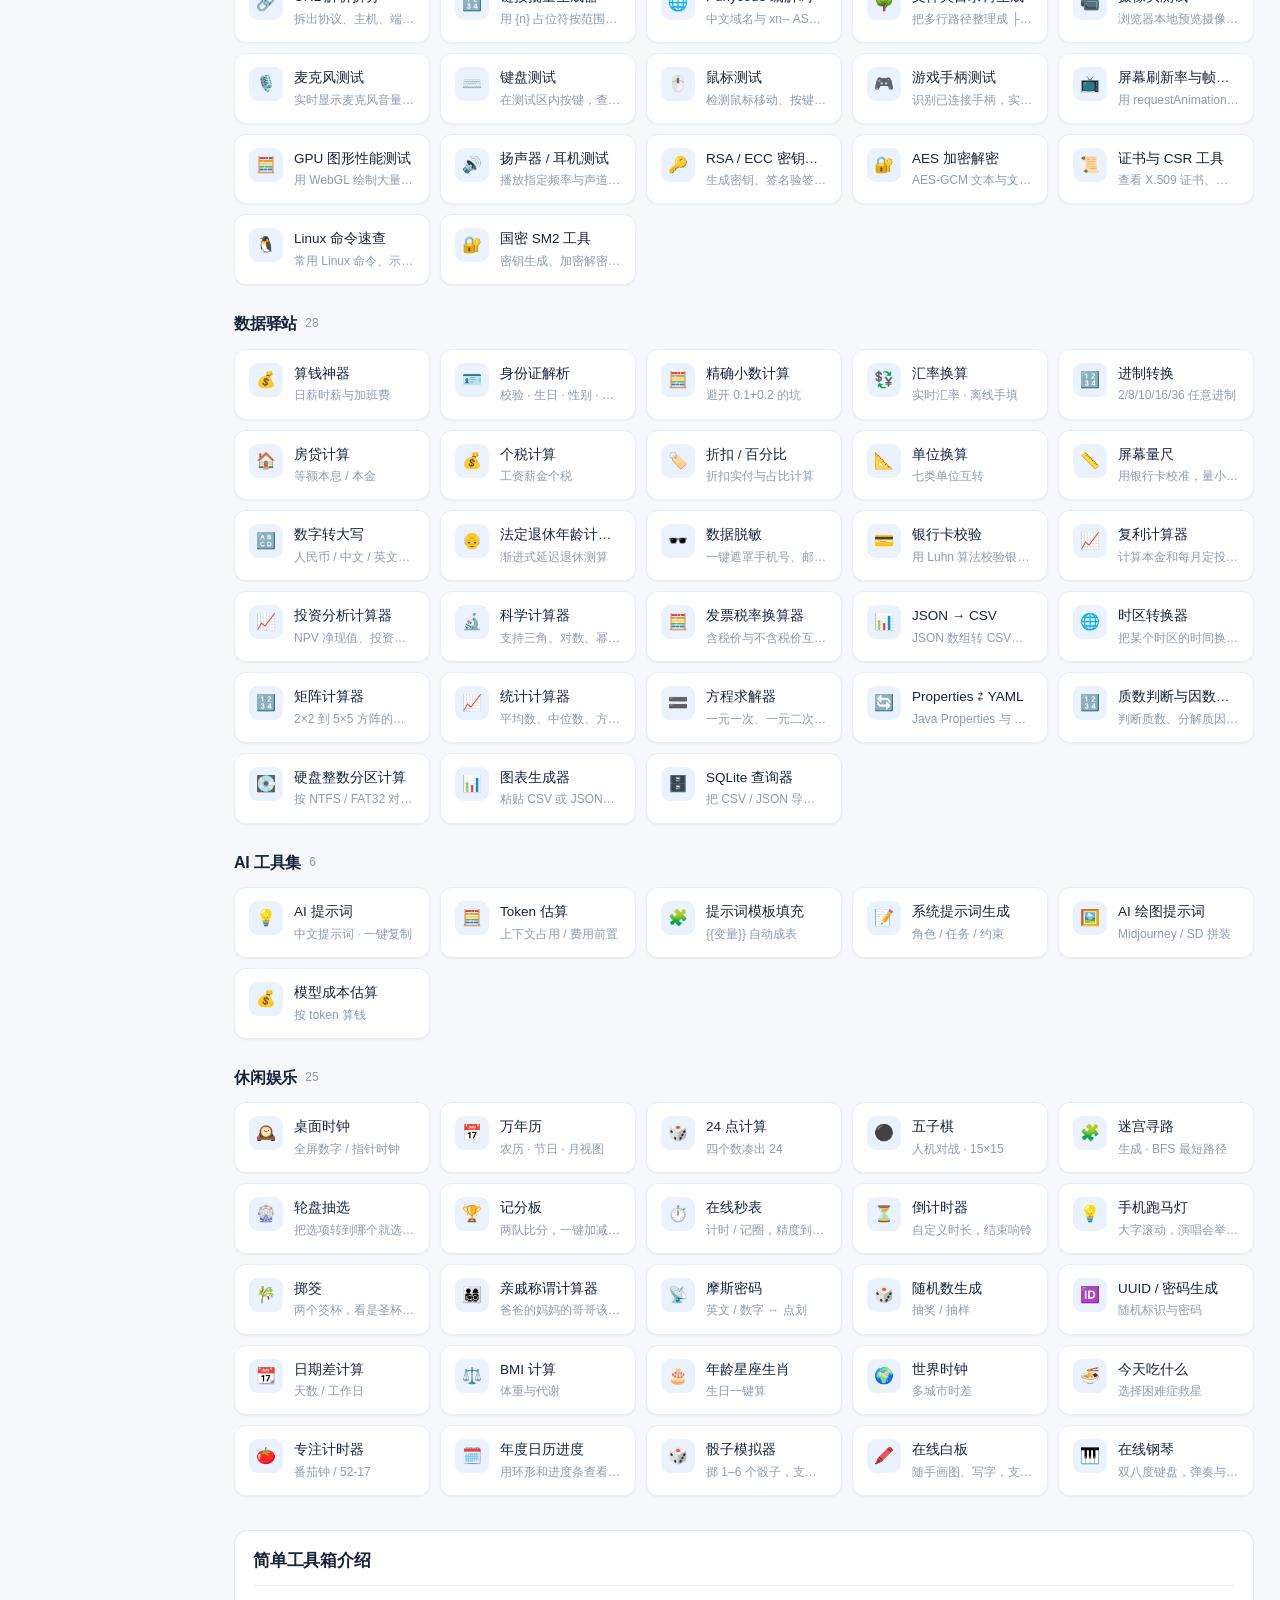
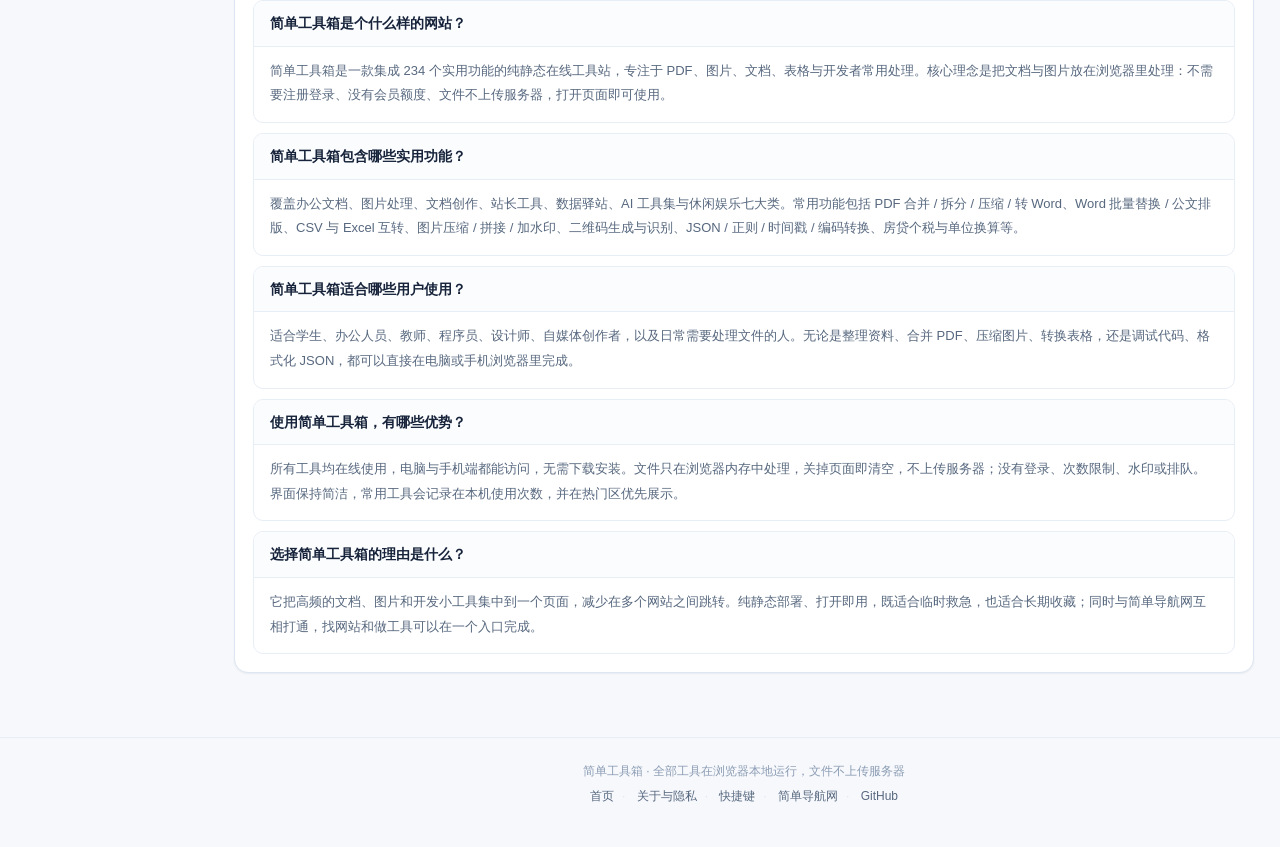
==== commit 4ca3308b: "新增国密 SM2、在线钢琴、头像挂件和中文排版，更新到 234 个工具" ====
--- a/index.html
+++ b/index.html
@@ -4,8 +4,8 @@
 <meta charset="utf-8">
 <meta name="viewport" content="width=device-width, initial-scale=1, viewport-fit=cover">
 <title>简单工具箱 - 在线工具箱</title>
-<meta name="keywords" content="简单工具箱,在线工具箱,PDF合并,PDF拆分,PDF压缩,PDF转图片,PDF镜像裁剪,数字转大写,键盘键码,摩斯密码,新拟态生成,毛玻璃生成,SVG海浪,SVG压缩,图片压缩,图片颜色替换,表格合并,CSV转Excel,Word排版,二维码生成,二维码批量,二维码美化,收款码三合一,万年历,身份证解析,简繁转换,拼音转换,字帖生成,练字,描红,汇率换算,24点,五子棋,JSON格式化,JSON转SQL,智能待办,时间戳转换,房贷计算,RSA密钥,AES加密,证书查看,CSR生成,Linux命令速查">
-<meta name="description" content="简单工具箱：230 个纯浏览器本地处理的在线工具，新增 RSA / ECC 密钥工具、AES 加密解密、证书与 CSR 工具、Linux 命令速查、PPT 演示文稿生成、图表生成、图片与扫描 PDF OCR、SQLite 查询、Mermaid 图表、Word 文档预览、CSS 虚线边框、HTML / JS 格式化、正则可视化、EXIF、PDF 扫描件、圆角图片、去白边、URL 解析、Punycode、目录树、提词器、硬盘分区与摄像头 / 麦克风 / 键盘 / 鼠标 / 手柄 / 刷新率 / GPU / 扬声器硬件检测，PDF 合并拆分压缩转换、PDF 镜像裁剪、图片处理与颜色替换、二维码生成美化识别与批量生成、QQ 微信支付宝收款码三合一、Word 排版清理、Excel 与 CSV 互转、表格合并拆分、XML 与 JSON 处理、JSON 扁平化、JSON ⇄ SQL、智能待办、拼音转换、字帖生成、法定退休年龄计算、证件照尺寸、四点透视矫正、轻量文本编辑器、HMAC 签名、CSS 渐变与对比度检测、Token 估算与模型成本、提示词模板与绘图提示词、万年历与身份证解析，全部免费、无需登录、不上传文件。">
+<meta name="keywords" content="简单工具箱,在线工具箱,PDF合并,PDF拆分,PDF压缩,PDF转图片,PDF镜像裁剪,数字转大写,键盘键码,摩斯密码,新拟态生成,毛玻璃生成,SVG海浪,SVG压缩,图片压缩,图片颜色替换,表格合并,CSV转Excel,Word排版,二维码生成,二维码批量,二维码美化,收款码三合一,万年历,身份证解析,简繁转换,拼音转换,字帖生成,练字,描红,汇率换算,24点,五子棋,JSON格式化,JSON转SQL,智能待办,时间戳转换,房贷计算,RSA密钥,AES加密,国密SM2,证书查看,CSR生成,Linux命令速查,在线钢琴,头像挂件,中文排版">
+<meta name="description" content="简单工具箱：234 个纯浏览器本地处理的在线工具，新增国密 SM2、在线钢琴、头像挂件生成器、中文排版助手，以及 RSA / ECC 密钥工具、AES 加密解密、证书与 CSR 工具、Linux 命令速查、PPT 演示文稿生成、图表生成、图片与扫描 PDF OCR、SQLite 查询、Mermaid 图表、Word 文档预览、CSS 虚线边框、HTML / JS 格式化、正则可视化、EXIF、PDF 扫描件、圆角图片、去白边、URL 解析、Punycode、目录树、提词器、硬盘分区与摄像头 / 麦克风 / 键盘 / 鼠标 / 手柄 / 刷新率 / GPU / 扬声器硬件检测，PDF 合并拆分压缩转换、PDF 镜像裁剪、图片处理与颜色替换、二维码生成美化识别与批量生成、QQ 微信支付宝收款码三合一、Word 排版清理、Excel 与 CSV 互转、表格合并拆分、XML 与 JSON 处理、JSON 扁平化、JSON ⇄ SQL、智能待办、拼音转换、字帖生成、法定退休年龄计算、证件照尺寸、四点透视矫正、轻量文本编辑器、HMAC 签名、CSS 渐变与对比度检测、Token 估算与模型成本、提示词模板与绘图提示词、万年历与身份证解析，全部免费、无需登录、不上传文件。">
 <meta property="og:title" content="简单工具箱 - 在线工具箱">
 <meta property="og:description" content="纯浏览器本地处理的在线工具集合，免费、无需登录、文件不上传服务器。">
 <meta property="og:site_name" content="简单工具箱">
@@ -29,7 +29,7 @@
 })();
 </script>
 <link rel="icon" href="assets/favicon.svg" type="image/svg+xml">
-<link rel="stylesheet" href="assets/css/app.css?v=230b">
+<link rel="stylesheet" href="assets/css/app.css?v=234b">
 </head>
 <body>
 
@@ -186,6 +186,11 @@
 <script src="assets/js/tools/cryptotools.js?v=230b"></script>
 <script src="assets/js/tools/certtool.js?v=230b"></script>
 <script src="assets/js/tools/linuxref.js?v=230b"></script>
+<script src="assets/lib/sm2.js?v=234b"></script>
+<script src="assets/js/tools/sm2tool.js?v=234b"></script>
+<script src="assets/js/tools/piano.js?v=234b"></script>
+<script src="assets/js/tools/avatarframe.js?v=234b"></script>
+<script src="assets/js/tools/cntypeset.js?v=234b"></script>
 <script src="assets/js/boot.js"></script>
 </body>
 </html>
--- a/assets/css/app.css
+++ b/assets/css/app.css
@@ -2911,3 +2911,52 @@
   .lx-ex { flex-direction: column; }
   .lx-ex .btn { align-self: flex-start; }
 }
+
+/* ---------- 在线钢琴 ---------- */
+.pn-toolbar { display: flex; align-items: flex-end; gap: 12px; flex-wrap: wrap; margin-bottom: 14px; }
+.pn-field { flex: 1 1 160px; min-width: 140px; }
+.pn-field .label { display: flex; justify-content: space-between; align-items: baseline; margin-bottom: 5px; }
+.pn-field .label b { color: var(--ink-2); font-weight: 600; font-size: 11px; }
+.pn-vol { flex: 1 1 180px; }
+.pn-vol input { width: 100%; accent-color: var(--accent); }
+.pn-check { display: inline-flex; align-items: center; gap: 6px; height: 34px; color: var(--ink-2); font-size: 12px; white-space: nowrap; }
+.pn-check input { width: auto; margin: 0; accent-color: var(--accent); }
+.pn-board { --pn-black-w: calc(100% / 14 * 0.62); position: relative; height: clamp(176px, 34vw, 226px); padding: 0 3px 4px; border: 1px solid var(--line); border-radius: 14px; background: color-mix(in srgb, var(--surface-2) 72%, var(--surface)); box-shadow: inset 0 1px 0 rgba(255,255,255,.6), 0 8px 22px rgba(15,23,42,.08); overflow: hidden; touch-action: none; user-select: none; }
+.pn-whites { display: flex; gap: 2px; height: 100%; }
+.pn-white { position: relative; flex: 1 1 0; min-width: 0; padding: 0; border: 1px solid var(--line); border-top: 0; border-radius: 0 0 8px 8px; background: linear-gradient(180deg, #fff 0%, #f7f8fa 72%, #eef0f4 100%); color: var(--ink-3); cursor: pointer; box-shadow: inset 0 -2px 0 rgba(15,23,42,.08); transition: background .08s ease, transform .08s ease; }
+.pn-white:hover { background: linear-gradient(180deg, #fff 0%, #f2f5f9 64%, #e8edf4 100%); }
+.pn-white.on { background: linear-gradient(180deg, color-mix(in srgb, var(--accent) 24%, #fff) 0%, color-mix(in srgb, var(--accent) 38%, #fff) 100%); transform: translateY(2px); box-shadow: inset 0 2px 4px rgba(15,23,42,.12); }
+.pn-note { position: absolute; left: 50%; bottom: 27px; transform: translateX(-50%); font-size: 10.5px; font-weight: 600; letter-spacing: .2px; }
+.pn-keycap { position: absolute; left: 50%; bottom: 8px; transform: translateX(-50%); min-width: 18px; padding: 1px 4px; border: 1px solid var(--line); border-radius: 4px; background: rgba(255,255,255,.7); color: var(--ink-3); font-size: 9.5px; line-height: 1.2; }
+.pn-black { position: absolute; top: 0; width: var(--pn-black-w); height: 61%; padding: 0; z-index: 3; border: 1px solid #0f172a; border-radius: 0 0 6px 6px; background: linear-gradient(180deg, #263244 0%, #151b26 100%); color: #fff; cursor: pointer; box-shadow: 0 4px 8px rgba(15,23,42,.3), inset 0 -1px 0 rgba(255,255,255,.12); transition: transform .08s ease, filter .08s ease; }
+.pn-black:hover { filter: brightness(1.18); }
+.pn-black.on { transform: translateY(2px); filter: brightness(.7); box-shadow: 0 2px 4px rgba(15,23,42,.34); }
+.pn-black .pn-keycap { bottom: 7px; border-color: rgba(255,255,255,.2); background: rgba(255,255,255,.1); color: #fff; }
+.pn-tip { margin-top: 8px; color: var(--ink-3); font-size: 11px; line-height: 1.6; }
+.pn-songs .btn { font-size: 12px; }
+#pnMsg .note { margin-top: 10px; }
+
+@media (max-width: 520px) {
+  .pn-toolbar { gap: 8px; }
+  .pn-field { min-width: 120px; }
+  .pn-note { font-size: 9.5px; bottom: 25px; }
+  .pn-keycap { font-size: 8.5px; padding: 1px 3px; min-width: 15px; }
+  .pn-black .pn-keycap { font-size: 8px; }
+}
+
+/* ---------- 头像挂件生成器 ---------- */
+.af-stage { display: flex; justify-content: center; padding: 16px 0 4px; }
+.af-stage canvas { display: block; width: min(100%, 340px); height: auto; border-radius: 50%; background-color: #f8fafc; background-image: linear-gradient(45deg, #eef2f7 25%, transparent 25%), linear-gradient(-45deg, #eef2f7 25%, transparent 25%), linear-gradient(45deg, transparent 75%, #eef2f7 75%), linear-gradient(-45deg, transparent 75%, #eef2f7 75%); background-size: 20px 20px; background-position: 0 0, 0 10px, 10px -10px, -10px 0; box-shadow: 0 10px 26px rgba(15,23,42,.08); }
+.af-stage canvas:hover { filter: none; }
+
+/* ---------- 中文排版助手 ---------- */
+.ct-actions { display: flex; gap: 8px; flex-wrap: wrap; margin-bottom: 14px; }
+.ct-actions .btn { font-size: 12px; }
+.ct-stat { display: flex; flex-wrap: wrap; gap: 6px 14px; margin-top: 8px; color: var(--ink-3); font-size: 11px; line-height: 1.6; }
+.ct-stat span { white-space: nowrap; }
+.ct-stat b { color: var(--ink-2); font-weight: 600; }
+
+@media (max-width: 560px) {
+  .ct-actions { gap: 6px; }
+  .ct-actions .btn { flex: 1 1 auto; }
+}
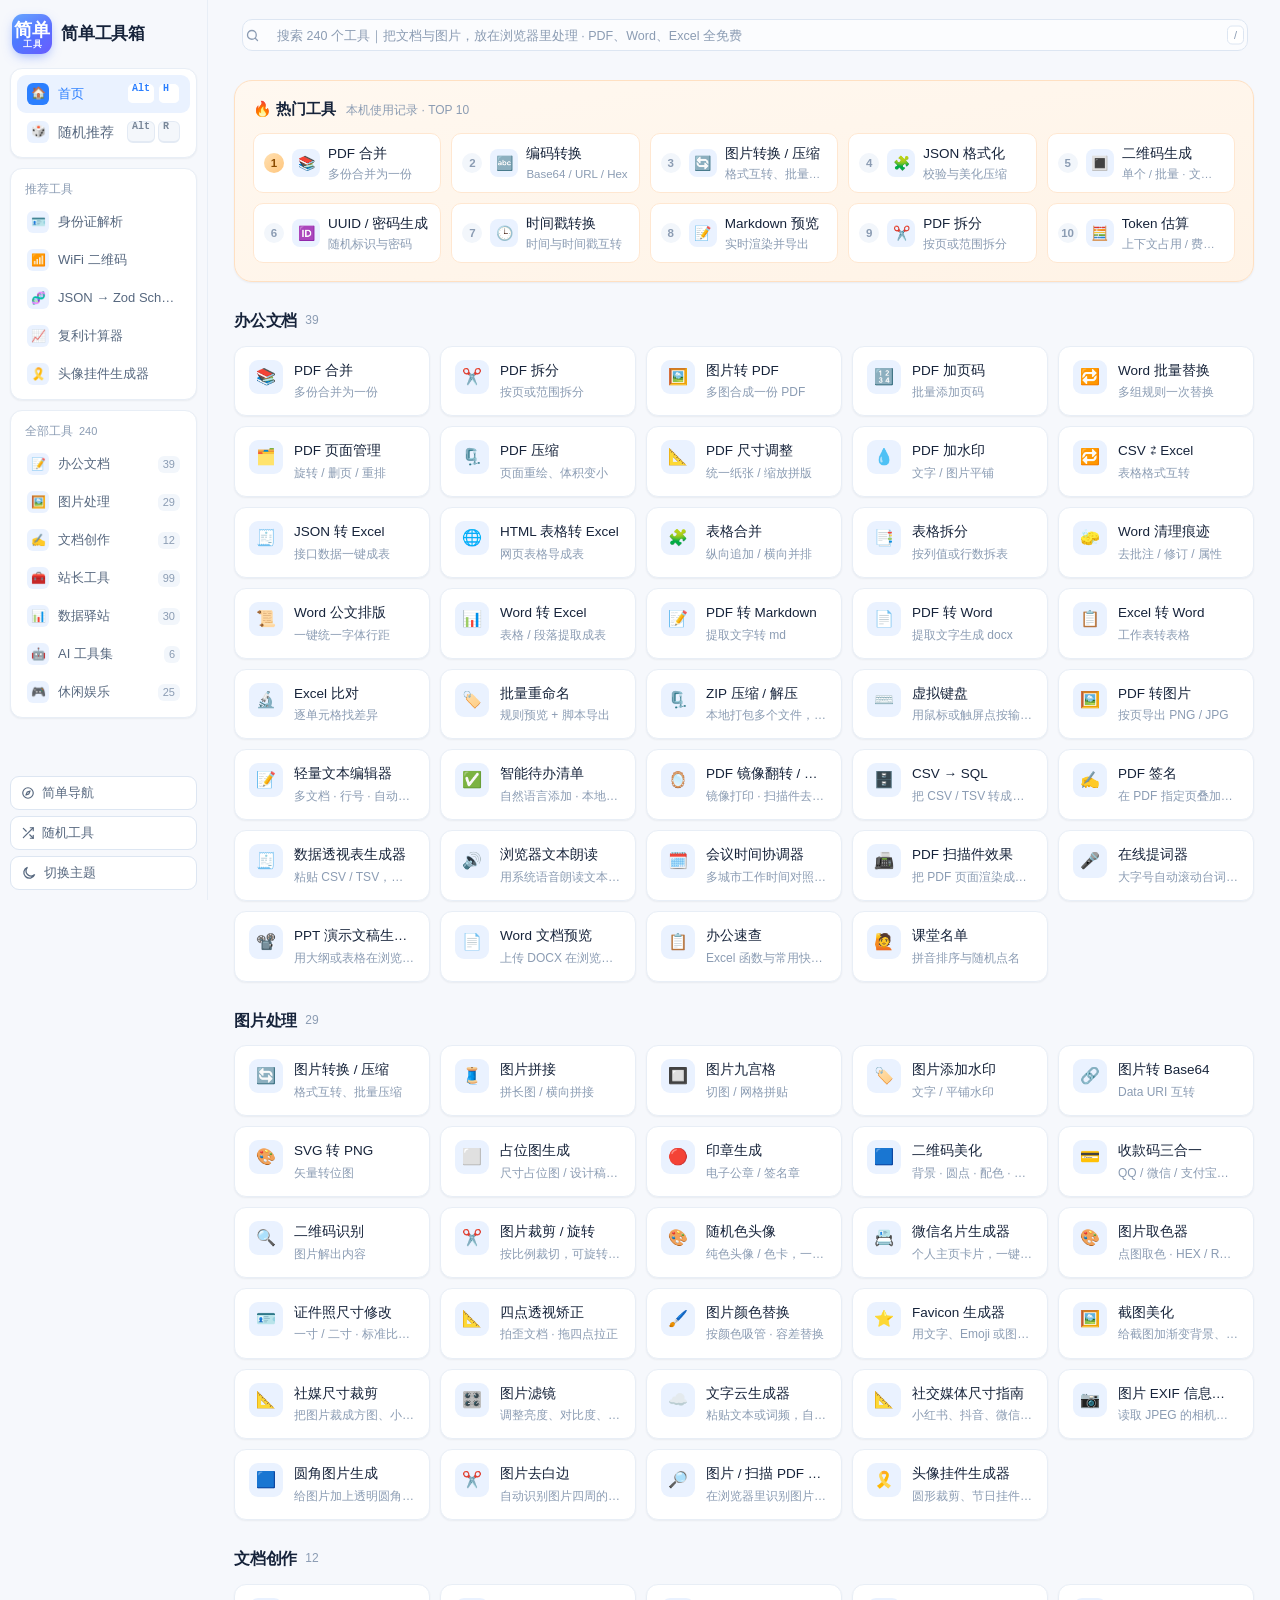
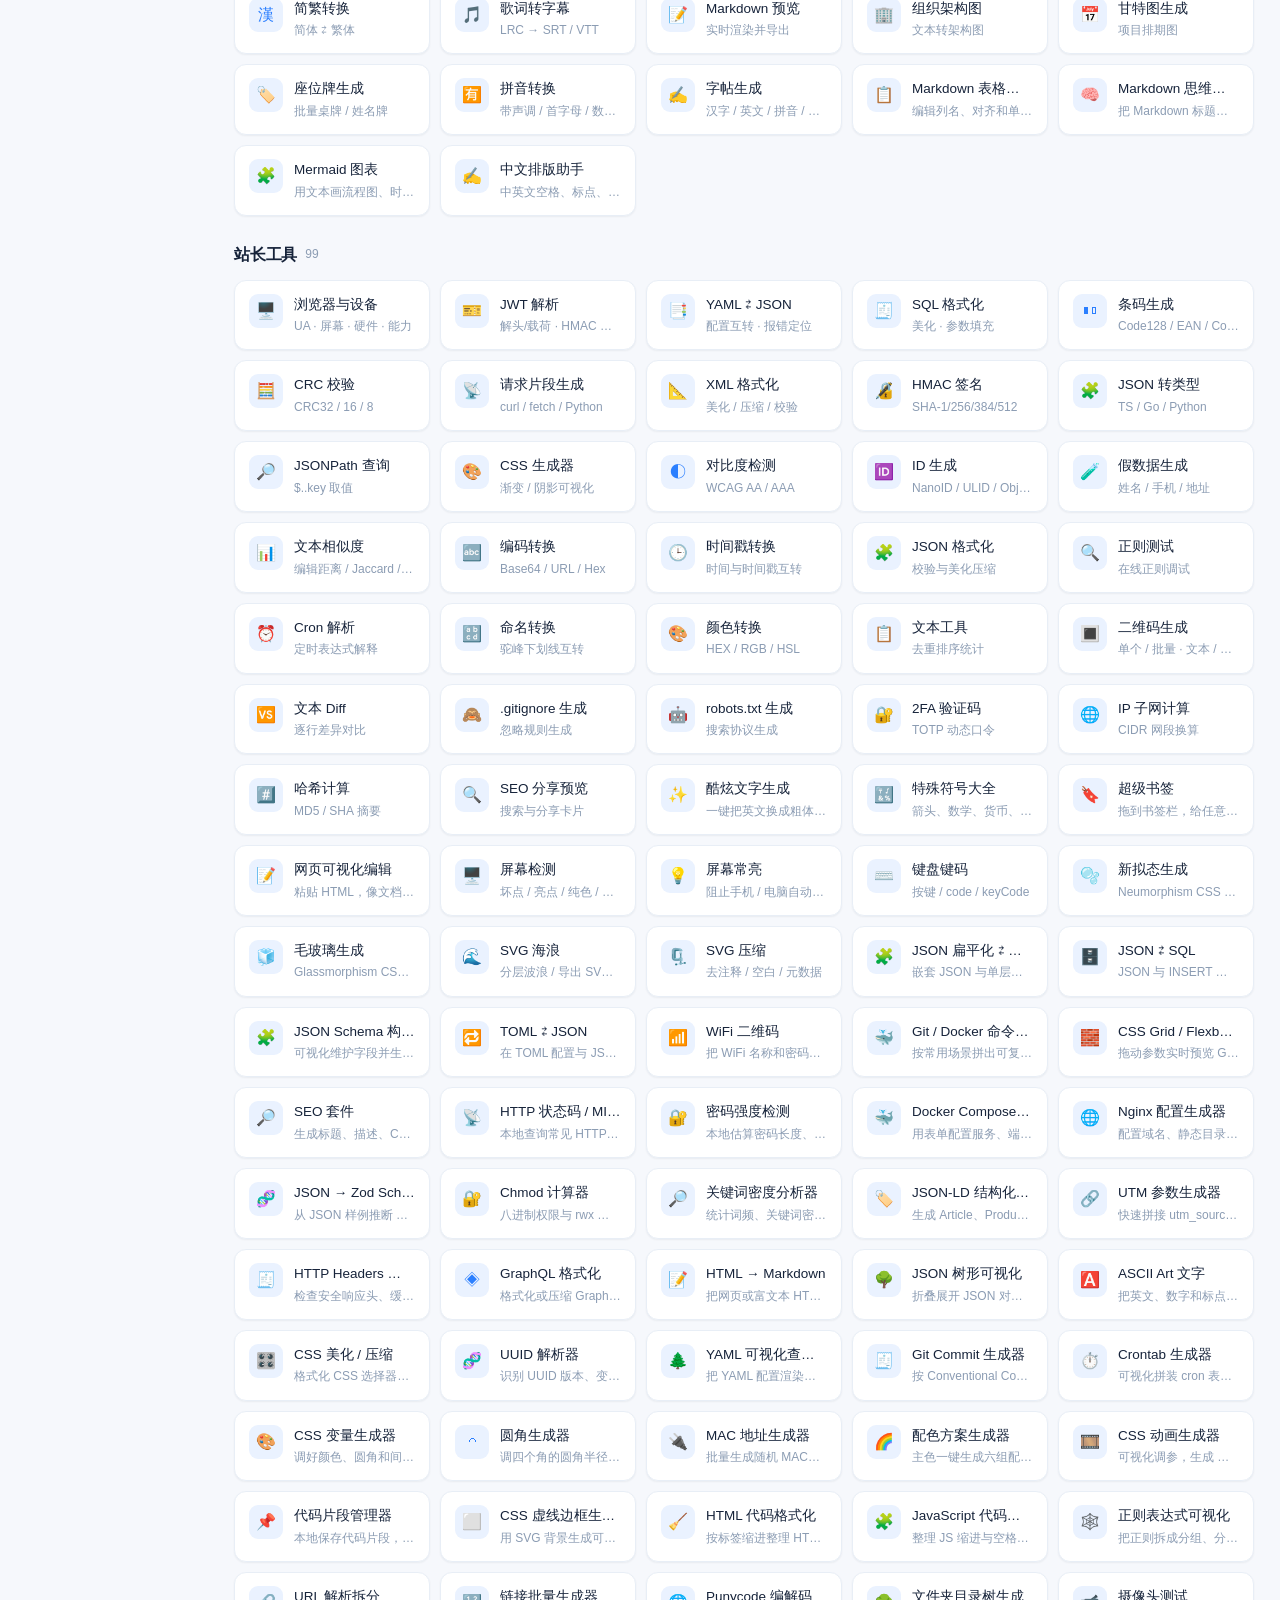
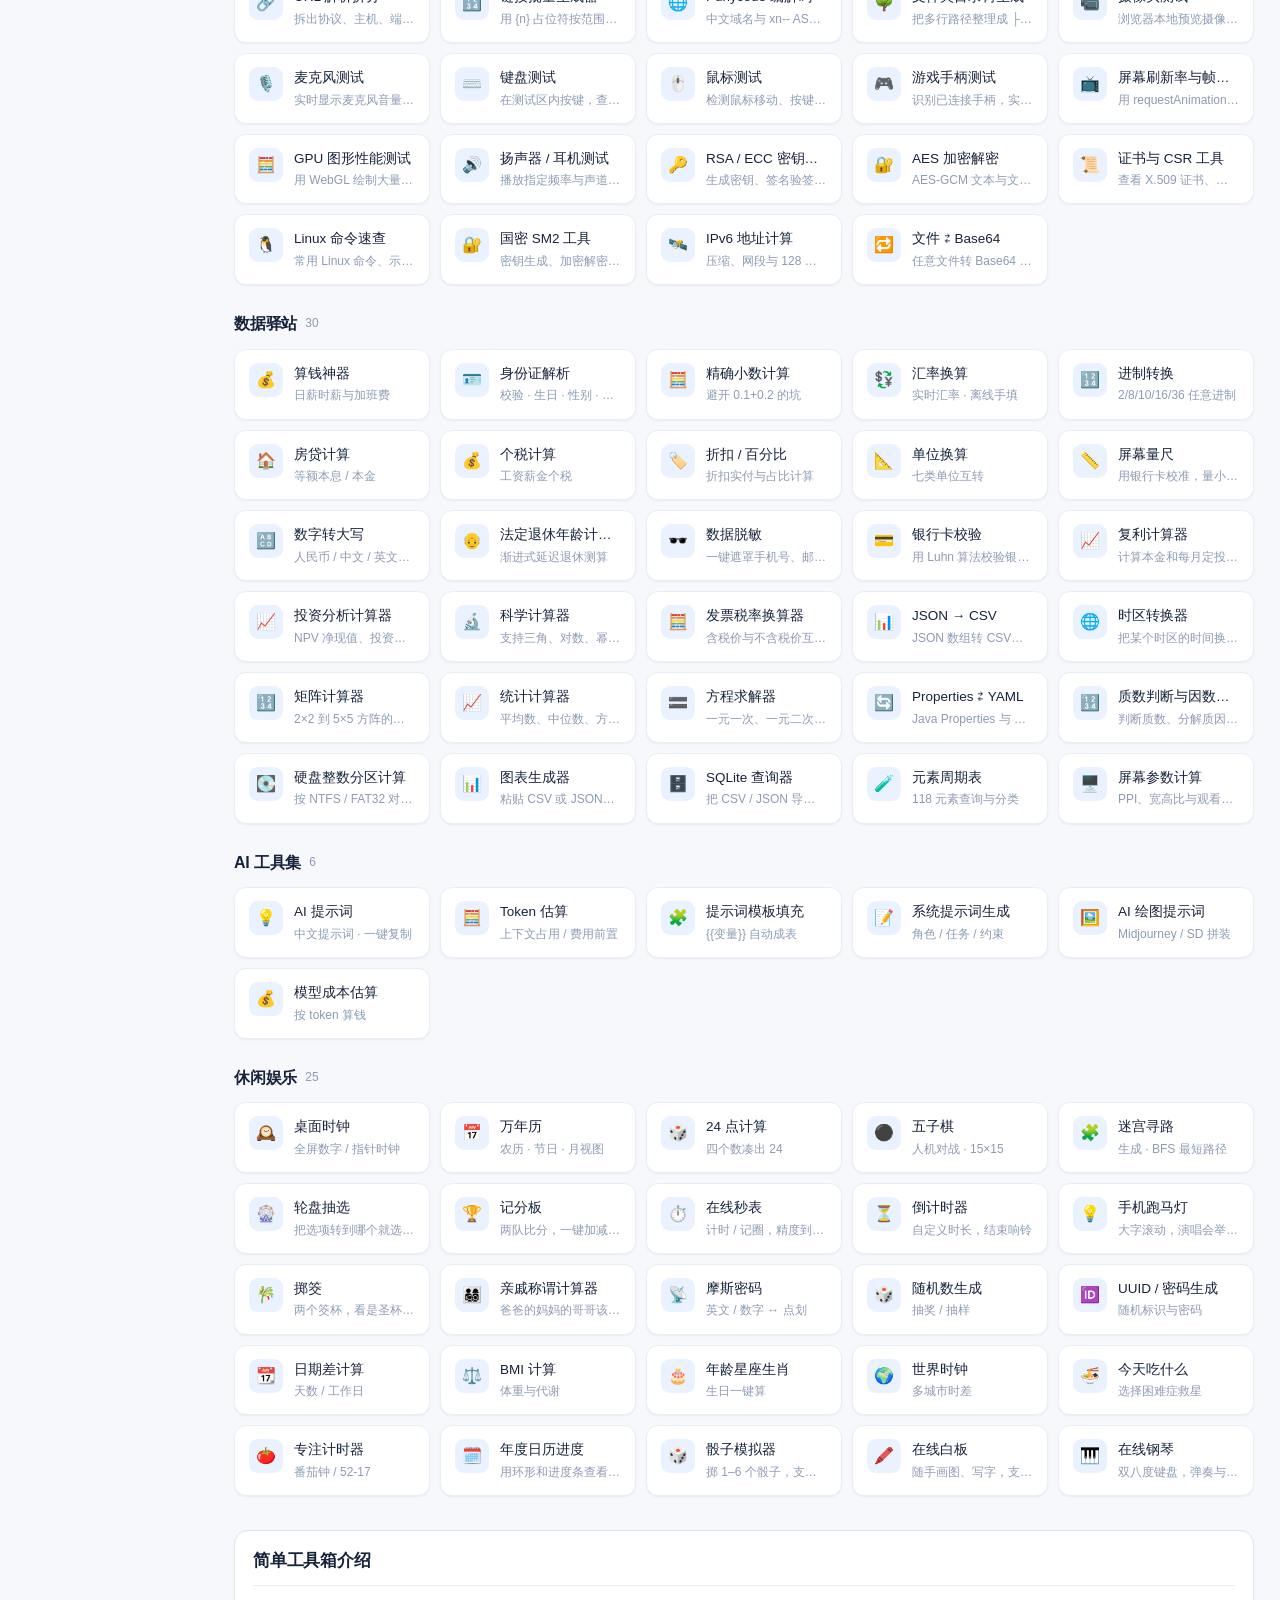
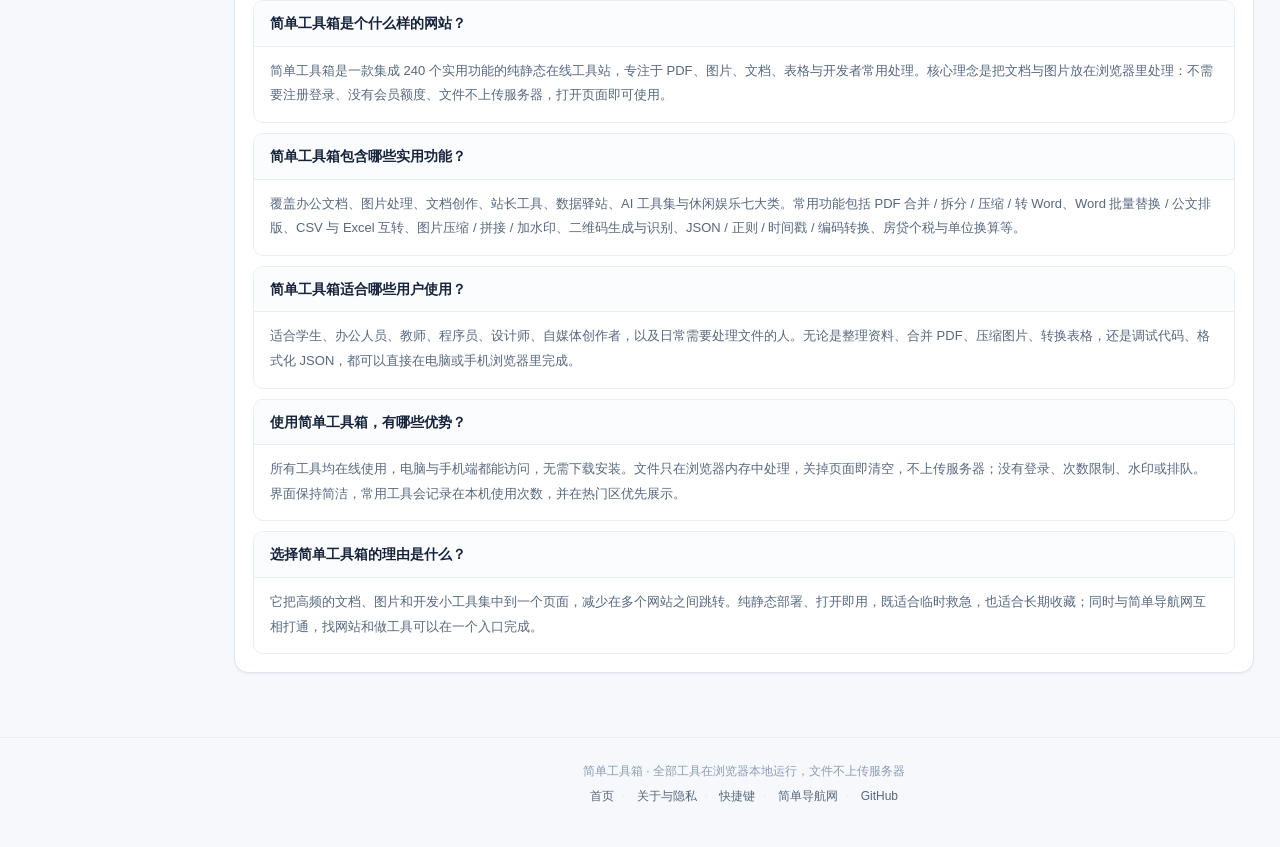
==== commit 01e52bc6: "新增 IPv6、文件 Base64、办公速查、元素周期表、课堂名单、屏幕参数，更新到 240 个工具" ====
--- a/index.html
+++ b/index.html
@@ -4,8 +4,8 @@
 <meta charset="utf-8">
 <meta name="viewport" content="width=device-width, initial-scale=1, viewport-fit=cover">
 <title>简单工具箱 - 在线工具箱</title>
-<meta name="keywords" content="简单工具箱,在线工具箱,PDF合并,PDF拆分,PDF压缩,PDF转图片,PDF镜像裁剪,数字转大写,键盘键码,摩斯密码,新拟态生成,毛玻璃生成,SVG海浪,SVG压缩,图片压缩,图片颜色替换,表格合并,CSV转Excel,Word排版,二维码生成,二维码批量,二维码美化,收款码三合一,万年历,身份证解析,简繁转换,拼音转换,字帖生成,练字,描红,汇率换算,24点,五子棋,JSON格式化,JSON转SQL,智能待办,时间戳转换,房贷计算,RSA密钥,AES加密,国密SM2,证书查看,CSR生成,Linux命令速查,在线钢琴,头像挂件,中文排版">
-<meta name="description" content="简单工具箱：234 个纯浏览器本地处理的在线工具，新增国密 SM2、在线钢琴、头像挂件生成器、中文排版助手，以及 RSA / ECC 密钥工具、AES 加密解密、证书与 CSR 工具、Linux 命令速查、PPT 演示文稿生成、图表生成、图片与扫描 PDF OCR、SQLite 查询、Mermaid 图表、Word 文档预览、CSS 虚线边框、HTML / JS 格式化、正则可视化、EXIF、PDF 扫描件、圆角图片、去白边、URL 解析、Punycode、目录树、提词器、硬盘分区与摄像头 / 麦克风 / 键盘 / 鼠标 / 手柄 / 刷新率 / GPU / 扬声器硬件检测，PDF 合并拆分压缩转换、PDF 镜像裁剪、图片处理与颜色替换、二维码生成美化识别与批量生成、QQ 微信支付宝收款码三合一、Word 排版清理、Excel 与 CSV 互转、表格合并拆分、XML 与 JSON 处理、JSON 扁平化、JSON ⇄ SQL、智能待办、拼音转换、字帖生成、法定退休年龄计算、证件照尺寸、四点透视矫正、轻量文本编辑器、HMAC 签名、CSS 渐变与对比度检测、Token 估算与模型成本、提示词模板与绘图提示词、万年历与身份证解析，全部免费、无需登录、不上传文件。">
+<meta name="keywords" content="简单工具箱,在线工具箱,PDF合并,PDF拆分,PDF压缩,PDF转图片,PDF镜像裁剪,数字转大写,键盘键码,摩斯密码,新拟态生成,毛玻璃生成,SVG海浪,SVG压缩,图片压缩,图片颜色替换,表格合并,CSV转Excel,Word排版,二维码生成,二维码批量,二维码美化,收款码三合一,万年历,身份证解析,简繁转换,拼音转换,字帖生成,练字,描红,汇率换算,24点,五子棋,JSON格式化,JSON转SQL,智能待办,时间戳转换,房贷计算,RSA密钥,AES加密,国密SM2,证书查看,CSR生成,Linux命令速查,在线钢琴,头像挂件,中文排版,IPv6地址计算,文件Base64,办公速查,元素周期表,课堂名单,屏幕参数计算">
+<meta name="description" content="简单工具箱：240 个纯浏览器本地处理的在线工具，新增 IPv6 地址计算、文件 ⇄ Base64、办公速查、元素周期表、课堂名单、屏幕参数计算，以及国密 SM2、在线钢琴、头像挂件生成器、中文排版助手，RSA / ECC 密钥工具、AES 加密解密、证书与 CSR 工具、Linux 命令速查、PPT 演示文稿生成、图表生成、图片与扫描 PDF OCR、SQLite 查询、Mermaid 图表、Word 文档预览、CSS 虚线边框、HTML / JS 格式化、正则可视化、EXIF、PDF 扫描件、圆角图片、去白边、URL 解析、Punycode、目录树、提词器、硬盘分区与摄像头 / 麦克风 / 键盘 / 鼠标 / 手柄 / 刷新率 / GPU / 扬声器硬件检测，PDF 合并拆分压缩转换、PDF 镜像裁剪、图片处理与颜色替换、二维码生成美化识别与批量生成、QQ 微信支付宝收款码三合一、Word 排版清理、Excel 与 CSV 互转、表格合并拆分、XML 与 JSON 处理、JSON 扁平化、JSON ⇄ SQL、智能待办、拼音转换、字帖生成、法定退休年龄计算、证件照尺寸、四点透视矫正、轻量文本编辑器、HMAC 签名、CSS 渐变与对比度检测、Token 估算与模型成本、提示词模板与绘图提示词、万年历与身份证解析，全部免费、无需登录、不上传文件。">
 <meta property="og:title" content="简单工具箱 - 在线工具箱">
 <meta property="og:description" content="纯浏览器本地处理的在线工具集合，免费、无需登录、文件不上传服务器。">
 <meta property="og:site_name" content="简单工具箱">
@@ -29,7 +29,7 @@
 })();
 </script>
 <link rel="icon" href="assets/favicon.svg" type="image/svg+xml">
-<link rel="stylesheet" href="assets/css/app.css?v=234b">
+<link rel="stylesheet" href="assets/css/app.css?v=240b">
 </head>
 <body>
 
@@ -191,6 +191,12 @@
 <script src="assets/js/tools/piano.js?v=234b"></script>
 <script src="assets/js/tools/avatarframe.js?v=234b"></script>
 <script src="assets/js/tools/cntypeset.js?v=234b"></script>
+<script src="assets/js/tools/ipv6.js?v=240b"></script>
+<script src="assets/js/tools/filebase64.js?v=240b"></script>
+<script src="assets/js/tools/officecheat.js?v=240b"></script>
+<script src="assets/js/tools/periodic.js?v=240b"></script>
+<script src="assets/js/tools/roster.js?v=240b"></script>
+<script src="assets/js/tools/screencalc.js?v=240b"></script>
 <script src="assets/js/boot.js"></script>
 </body>
 </html>
--- a/assets/css/app.css
+++ b/assets/css/app.css
@@ -2960,3 +2960,199 @@
   .ct-actions { gap: 6px; }
   .ct-actions .btn { flex: 1 1 auto; }
 }
+
+/* ---------- IPv6 地址计算 ---------- */
+.ip6-msg { margin-top: 10px; }
+.ip6-note { margin: 8px 0 0; text-align: left; }
+.ip6-break { white-space: normal; word-break: break-all; font-size: 11.5px; line-height: 1.6; }
+.ip6-bin { font-size: 10.5px; letter-spacing: .2px; }
+
+/* ---------- 文件 ⇄ Base64 ---------- */
+.fb-msg { margin-top: 10px; }
+.fb-note { margin: 8px 0 0; text-align: left; }
+.fb-fileinfo {
+  min-height: 36px; padding: 7px 11px; border-radius: 9px;
+  border: 1px solid var(--line-2); background: var(--surface-2);
+  font-size: 12px; color: var(--ink-2); line-height: 1.6; word-break: break-all;
+}
+.fb-fileinfo b { color: var(--ink); font-weight: 600; }
+.fb-out {
+  min-height: 150px; max-height: 380px; border: 0; padding: 0;
+  background: transparent; box-shadow: none; resize: vertical;
+}
+.fb-out:focus { box-shadow: none; }
+
+/* ---------- 办公速查 ---------- */
+.oc-tabs { margin-bottom: 10px; }
+.oc-bar { display: flex; gap: 10px; justify-content: space-between; align-items: baseline; flex-wrap: wrap; margin-bottom: 10px; font-size: 12px; color: var(--ink-2); }
+.oc-hint { color: var(--ink-3); font-size: 11px; line-height: 1.5; }
+.oc-list { display: flex; flex-direction: column; gap: 7px; }
+.oc-row {
+  display: flex; gap: 12px; align-items: flex-start; padding: 9px 11px;
+  border: 1px solid var(--line); border-radius: 9px; background: var(--surface-2);
+}
+.oc-main { flex: 1; min-width: 0; }
+.oc-name { font-size: 13px; color: var(--ink); }
+.oc-tag { display: inline-block; margin-left: 7px; padding: 1px 6px; border-radius: 4px; background: var(--surface-3); color: var(--ink-3); font-size: 10.5px; vertical-align: 2px; }
+.oc-code { margin-top: 3px; color: var(--brand); font-family: ui-monospace, SFMono-Regular, Menlo, Consolas, monospace; font-size: 11.5px; line-height: 1.55; word-break: break-all; }
+.oc-desc { margin-top: 3px; color: var(--ink-2); font-size: 12px; line-height: 1.6; }
+.oc-keys { display: flex; flex-wrap: wrap; align-items: center; gap: 3px; }
+.oc-plus { color: var(--ink-3); font-size: 10px; margin: 0 1px; }
+.oc-copy { flex: none; margin-top: 1px; }
+.oc-empty { padding: 24px 12px; text-align: center; color: var(--ink-3); font-size: 12.5px; }
+.oc-keys kbd {
+  display: inline-flex; align-items: center; justify-content: center;
+  min-height: 23px; padding: 1px 6px; border-radius: 5px;
+  border: 1px solid var(--line-2); border-bottom-width: 2px;
+  background: var(--surface); color: var(--ink); font-size: 11px;
+  font-family: ui-monospace, SFMono-Regular, Menlo, Consolas, monospace;
+  white-space: nowrap;
+}
+
+/* ---------- 元素周期表 ---------- */
+.pt-toolbar { display: flex; gap: 12px; align-items: flex-end; flex-wrap: wrap; }
+.pt-toolbar .field { margin-bottom: 0; }
+.pt-toolbar .field:first-child { flex: 1 1 240px; }
+.pt-view-field { flex: 0 0 auto; }
+.pt-view { margin-bottom: 0; }
+.pt-legend { display: flex; flex-wrap: wrap; gap: 6px; margin: 14px 0 9px; }
+.pt-lg {
+  display: inline-flex; align-items: center; gap: 5px; height: 26px; padding: 0 9px;
+  border-radius: 7px; border: 1px solid var(--line); background: var(--surface-2);
+  color: var(--ink-2); font-size: 11px; cursor: pointer;
+}
+.pt-lg:hover { border-color: var(--brand-line); color: var(--ink); }
+.pt-lg.on { border-color: var(--brand); background: var(--brand-soft); color: var(--brand); font-weight: 600; }
+.pt-dot { width: 8px; height: 8px; border-radius: 50%; background: var(--pt-color, var(--ink-3)); flex: none; }
+.pt-dot-all { background: linear-gradient(135deg, #f97316, #22c55e 45%, #3b82f6 75%, #ec4899); }
+.pt-count { color: var(--ink-3); font-size: 11.5px; margin-bottom: 8px; }
+.pt-wrap { overflow: auto; padding: 2px 0 6px; -webkit-overflow-scrolling: touch; }
+.pt-grid {
+  display: grid;
+  grid-template-columns: 28px repeat(18, minmax(44px, 1fr));
+  grid-template-rows: 22px repeat(7, 48px) 8px 48px 48px;
+  gap: 3px; min-width: 850px; align-items: stretch;
+}
+.pt-corner, .pt-gh { display: flex; align-items: center; justify-content: center; color: var(--ink-3); font-size: 9px; }
+.pt-gh { background: var(--surface-3); border-radius: 4px; }
+.pt-ph { display: flex; align-items: center; justify-content: center; color: var(--ink-3); font-size: 9px; }
+.pt-cell {
+  --pt-color: #94a3b8;
+  position: relative; display: flex; flex-direction: column; align-items: center; justify-content: center;
+  min-width: 0; padding: 9px 2px 2px; border: 1px solid color-mix(in srgb, var(--pt-color) 38%, var(--line));
+  border-radius: 6px; background: color-mix(in srgb, var(--pt-color) 13%, var(--surface));
+  color: var(--ink); cursor: pointer; overflow: hidden; transition: .15s;
+}
+.pt-cell:hover { background: color-mix(in srgb, var(--pt-color) 24%, var(--surface)); transform: translateY(-1px); }
+.pt-cell.on { outline: 2px solid var(--brand); outline-offset: -1px; box-shadow: 0 3px 10px rgba(15,23,42,.12); z-index: 1; }
+.pt-cell.dim { opacity: .2; filter: grayscale(.55); }
+.pt-num { position: absolute; top: 2px; left: 3px; color: var(--ink-3); font-size: 8px; line-height: 1; }
+.pt-sy { font-size: 15px; line-height: 1.1; font-weight: 700; letter-spacing: -.2px; }
+.pt-cn { max-width: 100%; margin-top: 2px; color: var(--ink-2); font-size: 8px; line-height: 1.2; white-space: nowrap; overflow: hidden; text-overflow: ellipsis; }
+.pt-empty { min-width: 0; }
+.pt-spacer { min-width: 0; }
+.pt-star { display: flex; align-items: center; justify-content: center; border: 1px dashed var(--line-2); border-radius: 6px; color: var(--ink-3); font-size: 12px; }
+.pt-f-label { display: flex; align-items: center; justify-content: center; color: var(--ink-3); font-size: 9px; }
+.pt-cat-alkali { --pt-color: #f97316; }
+.pt-cat-alkaline { --pt-color: #f59e0b; }
+.pt-cat-transition { --pt-color: #3b82f6; }
+.pt-cat-post { --pt-color: #8b5cf6; }
+.pt-cat-metalloid { --pt-color: #14b8a6; }
+.pt-cat-nonmetal { --pt-color: #22c55e; }
+.pt-cat-noble { --pt-color: #06b6d4; }
+.pt-cat-lanth { --pt-color: #ec4899; }
+.pt-cat-actin { --pt-color: #ef4444; }
+.pt-cat-unknown { --pt-color: #94a3b8; }
+
+.pt-list { display: flex; flex-direction: column; gap: 5px; }
+.pt-row {
+  display: grid; grid-template-columns: 30px 34px minmax(70px, 1fr) auto auto; gap: 7px;
+  align-items: center; padding: 7px 10px; border: 1px solid var(--line);
+  border-radius: 8px; background: var(--surface-2); color: var(--ink); text-align: left; cursor: pointer;
+}
+.pt-row:hover { border-color: var(--brand-line); background: var(--surface-3); }
+.pt-row-z { color: var(--ink-3); font-size: 10px; }
+.pt-row-sy { font-size: 14px; }
+.pt-row-cn { font-size: 12px; }
+.pt-row-cat { padding: 1px 5px; border-radius: 4px; background: color-mix(in srgb, var(--pt-color) 15%, var(--surface)); color: var(--ink-2); font-size: 10px; white-space: nowrap; }
+.pt-row-mass { color: var(--ink-3); font-family: ui-monospace, monospace; font-size: 10px; }
+.pt-empty-list { padding: 24px; text-align: center; color: var(--ink-3); font-size: 12.5px; }
+.pt-detail { margin-top: 14px; }
+.pt-d-head { display: flex; align-items: center; gap: 14px; margin-bottom: 13px; }
+.pt-d-symbol {
+  --pt-color: #94a3b8; width: 78px; height: 78px; flex: none; border-radius: 12px;
+  display: flex; flex-direction: column; align-items: center; justify-content: center;
+  border: 1px solid color-mix(in srgb, var(--pt-color) 45%, var(--line));
+  background: color-mix(in srgb, var(--pt-color) 15%, var(--surface));
+}
+.pt-d-symbol span { color: var(--ink-3); font-size: 10px; }
+.pt-d-symbol b { font-size: 30px; line-height: 1.1; }
+.pt-d-title h2 { margin: 0; font-size: 20px; }
+.pt-d-title div { margin-top: 4px; color: var(--ink-2); font-size: 12px; line-height: 1.6; }
+.pt-d-kv { grid-template-columns: repeat(auto-fill, minmax(160px, 1fr)); }
+
+/* ---------- 课堂名单 ---------- */
+.rs-msg { margin-top: 10px; }
+.rs-note { margin: 8px 0 0; text-align: left; }
+.rs-stats { display: flex; flex-wrap: wrap; gap: 6px 15px; margin-top: 9px; color: var(--ink-3); font-size: 11.5px; }
+.rs-stats b { color: var(--ink); font-weight: 600; }
+.rs-list { margin-top: 12px; max-height: 360px; overflow: auto; border: 1px solid var(--line); border-radius: 9px; background: var(--surface-2); }
+.rs-row { display: grid; grid-template-columns: 30px minmax(80px, 1fr) auto; gap: 8px; align-items: center; padding: 7px 10px; border-bottom: 1px solid var(--line); }
+.rs-row:last-child { border-bottom: 0; }
+.rs-idx { color: var(--ink-3); font-size: 10px; text-align: right; }
+.rs-name { font-size: 13px; font-weight: 500; }
+.rs-py { color: var(--ink-3); font-family: ui-monospace, monospace; font-size: 10.5px; text-align: right; }
+.rs-empty { padding: 24px; text-align: center; color: var(--ink-3); font-size: 12.5px; }
+.rs-hero {
+  min-height: 104px; display: flex; align-items: center; justify-content: center;
+  border: 1px dashed var(--brand-line); border-radius: 12px;
+  background: linear-gradient(135deg, var(--brand-soft), var(--surface-2));
+  color: var(--brand); font-size: 38px; font-weight: 800; letter-spacing: 2px; text-align: center;
+  padding: 12px; margin-bottom: 12px; overflow: hidden;
+}
+.rs-hero span { max-width: 100%; overflow: hidden; text-overflow: ellipsis; }
+.rs-rolling { opacity: .55; font-size: 30px; letter-spacing: 1px; }
+.rs-pool { margin-top: 10px; text-align: center; color: var(--ink-3); font-size: 11.5px; }
+.rs-log { display: flex; flex-wrap: wrap; align-items: center; gap: 5px; margin-top: 10px; min-height: 22px; }
+.rs-log-h { color: var(--ink-3); font-size: 11px; }
+.rs-chip { padding: 2px 7px; border-radius: 5px; background: var(--surface-3); color: var(--ink-2); font-size: 11px; }
+
+/* ---------- 屏幕参数计算 ---------- */
+.sc-msg { margin-top: 10px; }
+.sc-note { margin: 8px 0 0; text-align: left; }
+.sc-preview { display: flex; justify-content: center; align-items: center; padding: 18px 0 2px; }
+.sc-screen {
+  width: min(220px, 62vw); max-height: 180px; aspect-ratio: 16 / 9;
+  display: flex; align-items: center; justify-content: center;
+  border: 1px solid var(--line-2); border-radius: 9px;
+  background: linear-gradient(135deg, var(--brand-soft), var(--surface-3));
+  color: var(--brand); font-size: 12px; font-weight: 600;
+  box-shadow: 0 9px 22px rgba(15,23,42,.08);
+}
+
+@media (max-width: 720px) {
+  .pt-toolbar { align-items: stretch; }
+  .pt-view-field { flex: 1 1 100%; }
+  .pt-view { width: 100%; }
+  .pt-view button { flex: 1; }
+  .pt-d-head { align-items: flex-start; }
+  .pt-d-symbol { width: 64px; height: 64px; }
+  .pt-d-symbol b { font-size: 25px; }
+  .oc-row { gap: 8px; }
+}
+@media (max-width: 560px) {
+  .oc-bar { gap: 4px; }
+  .oc-hint { flex: 1 1 100%; }
+  .oc-row { padding: 8px 9px; }
+  .oc-copy { height: 28px; padding: 0 9px; }
+  .rs-hero { min-height: 88px; font-size: 30px; letter-spacing: 1px; }
+  .pt-legend { flex-wrap: nowrap; overflow-x: auto; padding-bottom: 3px; }
+  .pt-lg { flex: none; }
+  .pt-grid { min-width: 780px; grid-template-columns: 22px repeat(18, minmax(40px, 1fr)); }
+  .pt-cell { padding-top: 8px; }
+  .pt-sy { font-size: 13px; }
+  .pt-cn { font-size: 7.5px; }
+  .pt-row { grid-template-columns: 26px 30px minmax(60px, 1fr) auto; }
+  .pt-row-mass { display: none; }
+  .sc-screen { width: 160px; }
+}
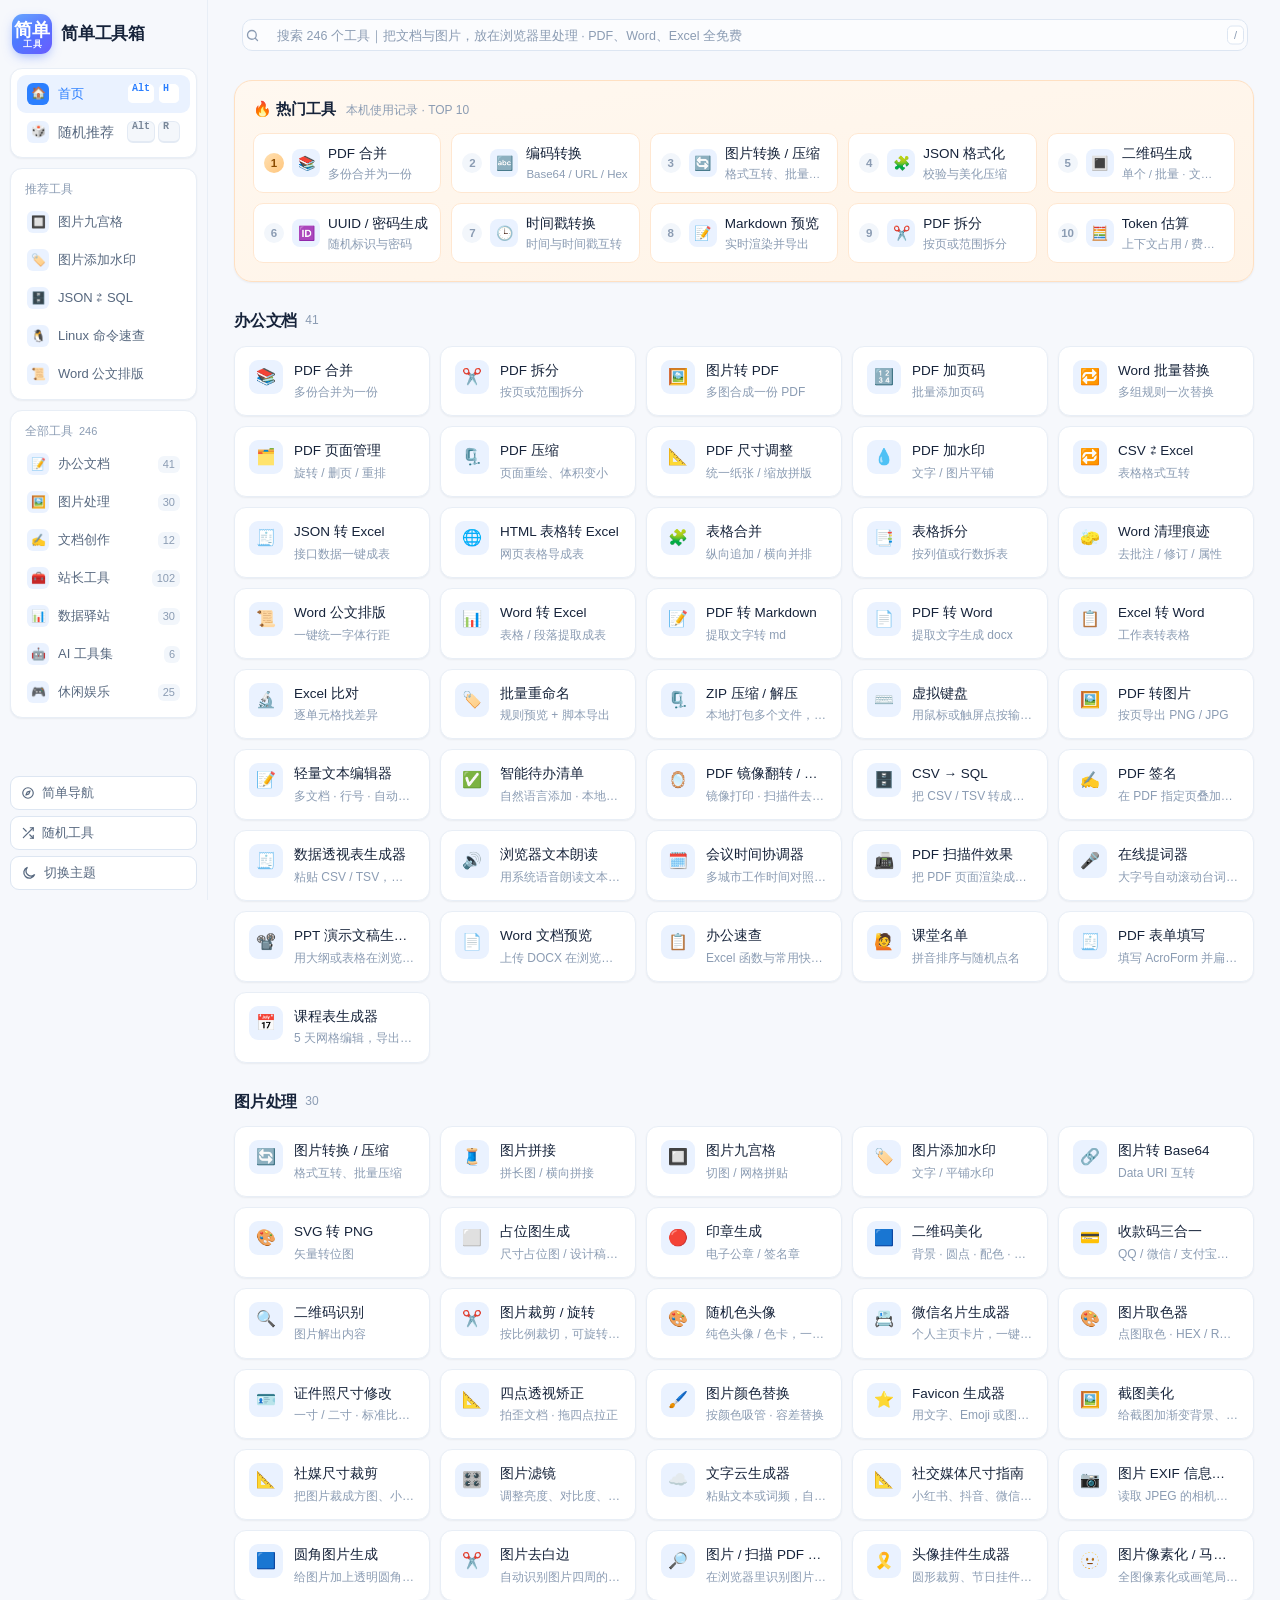
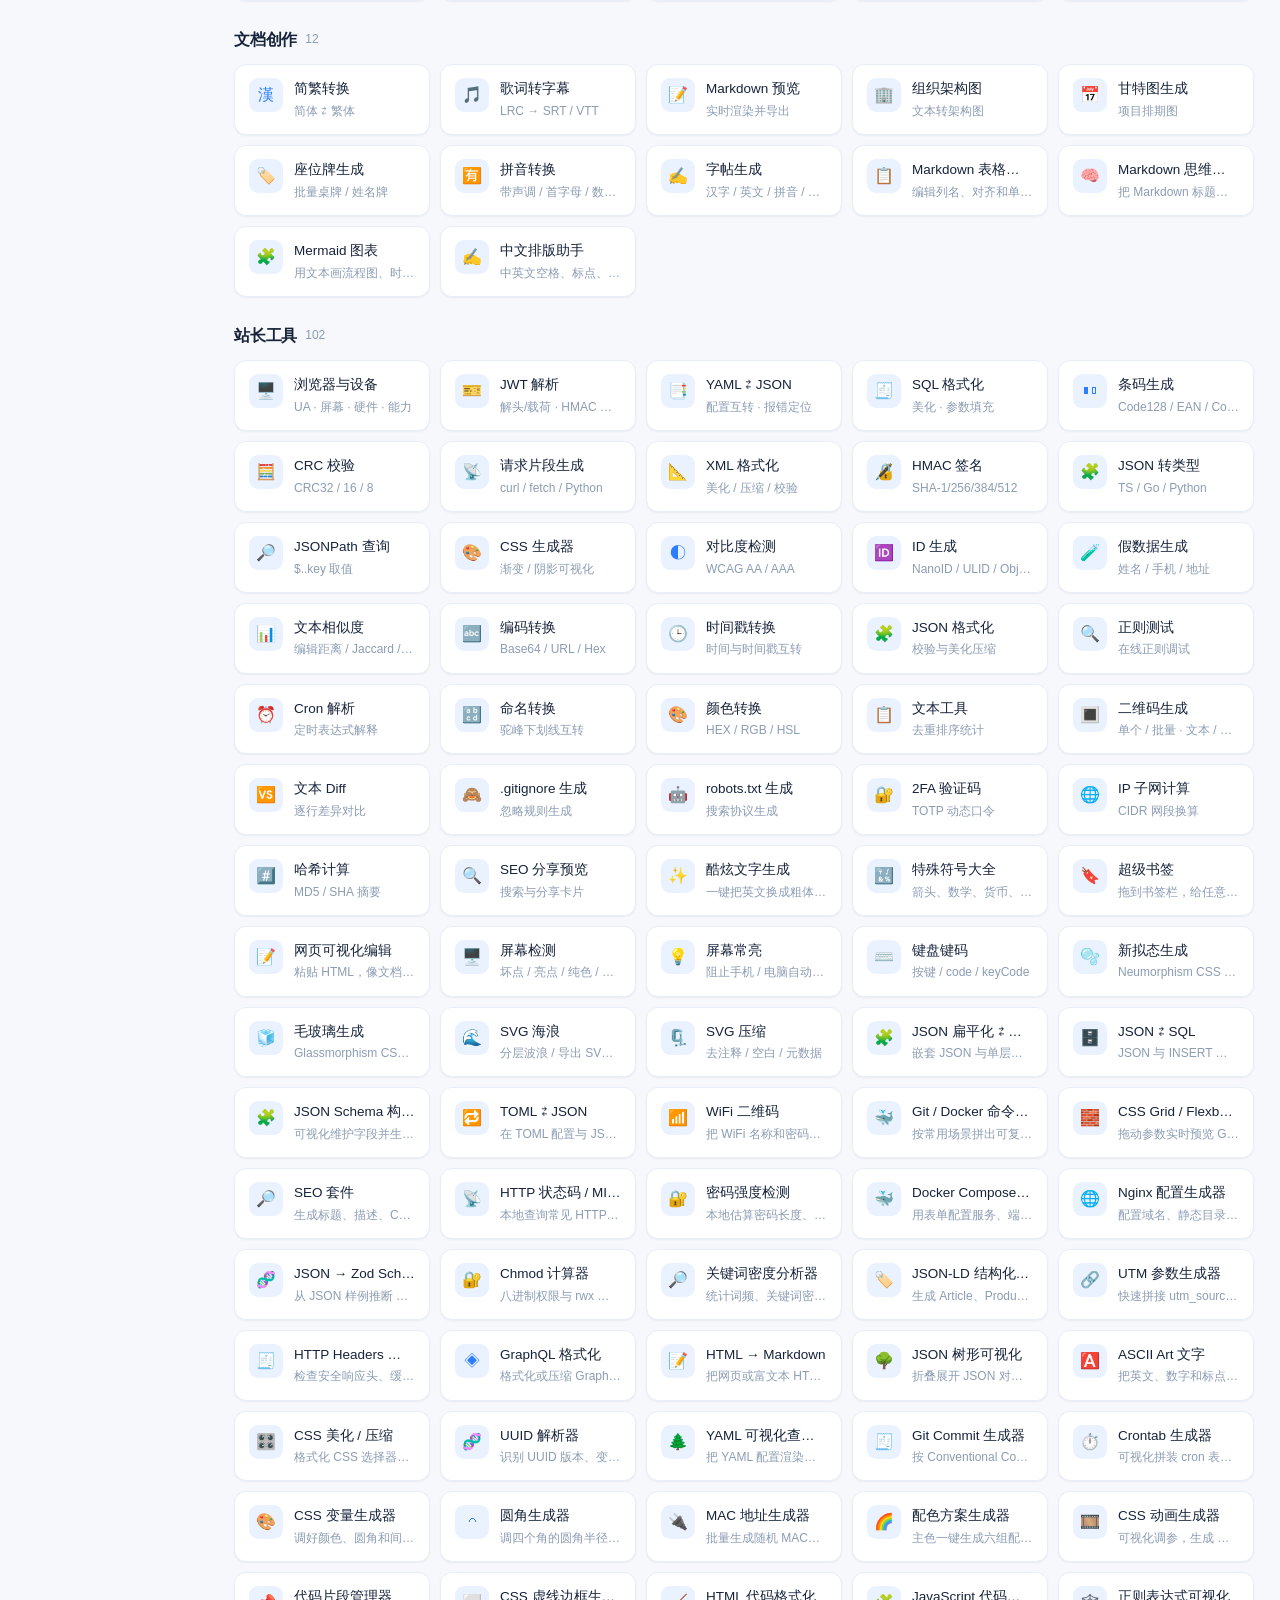
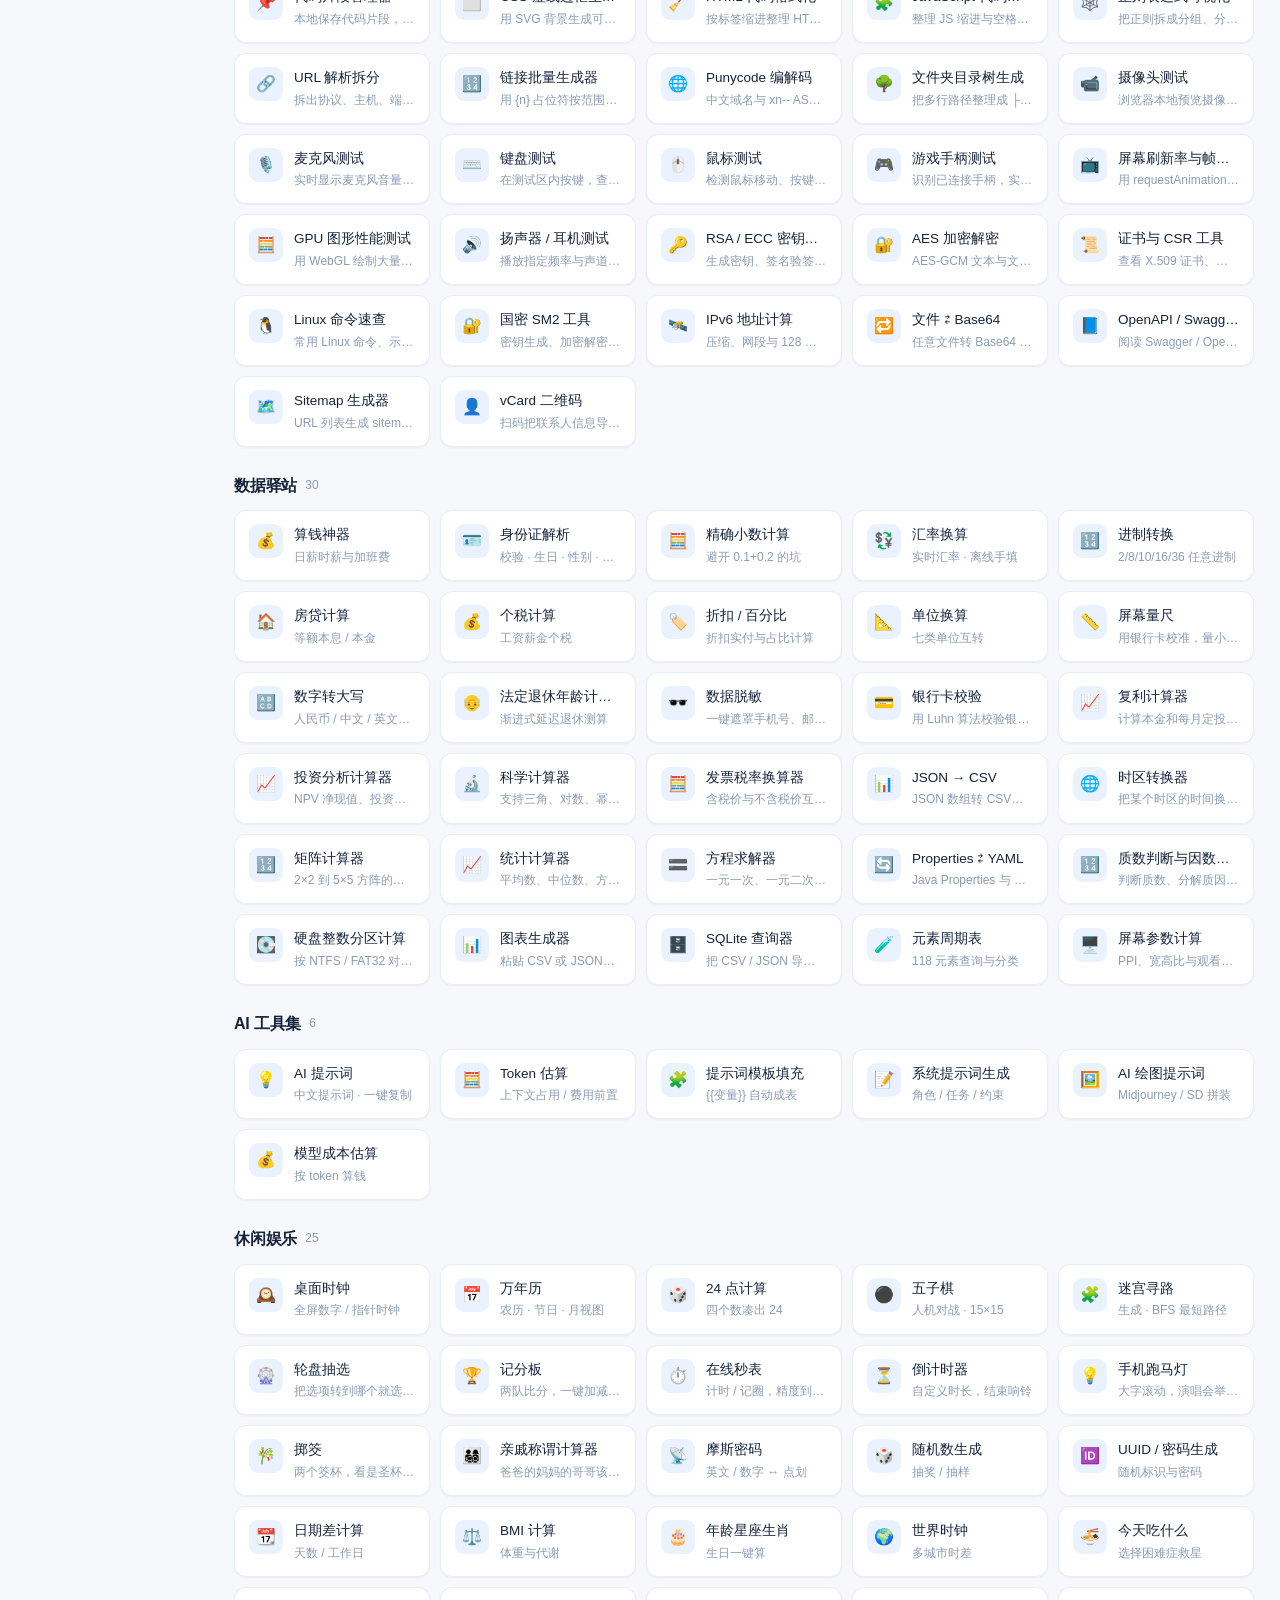
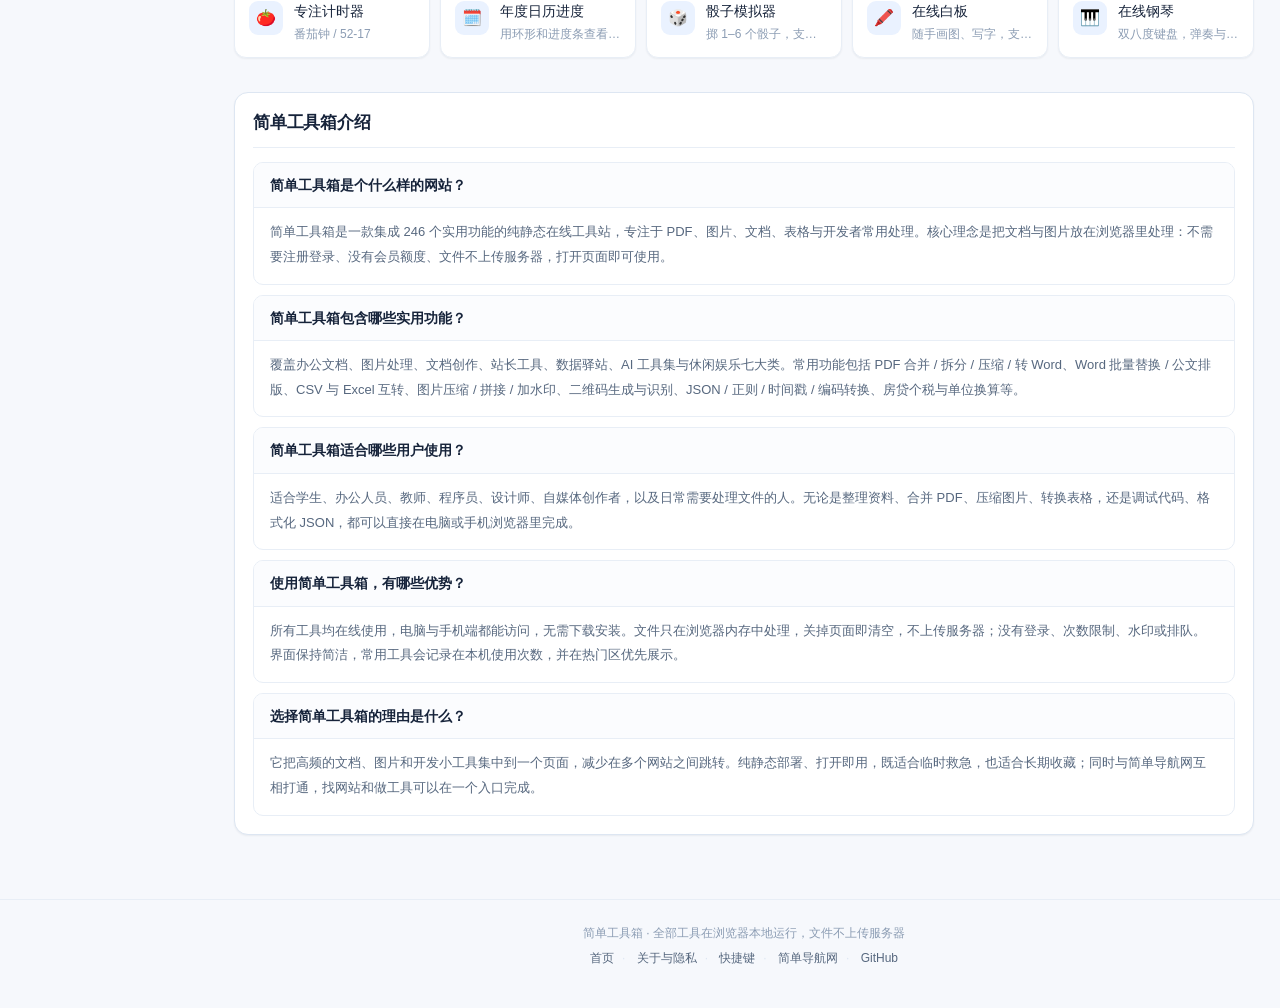
==== commit bce3b059: "新增 OpenAPI 查看、PDF 表单、Sitemap、vCard 二维码、课程表、图片马赛克，更新到 246 个工具" ====
--- a/index.html
+++ b/index.html
@@ -4,8 +4,8 @@
 <meta charset="utf-8">
 <meta name="viewport" content="width=device-width, initial-scale=1, viewport-fit=cover">
 <title>简单工具箱 - 在线工具箱</title>
-<meta name="keywords" content="简单工具箱,在线工具箱,PDF合并,PDF拆分,PDF压缩,PDF转图片,PDF镜像裁剪,数字转大写,键盘键码,摩斯密码,新拟态生成,毛玻璃生成,SVG海浪,SVG压缩,图片压缩,图片颜色替换,表格合并,CSV转Excel,Word排版,二维码生成,二维码批量,二维码美化,收款码三合一,万年历,身份证解析,简繁转换,拼音转换,字帖生成,练字,描红,汇率换算,24点,五子棋,JSON格式化,JSON转SQL,智能待办,时间戳转换,房贷计算,RSA密钥,AES加密,国密SM2,证书查看,CSR生成,Linux命令速查,在线钢琴,头像挂件,中文排版,IPv6地址计算,文件Base64,办公速查,元素周期表,课堂名单,屏幕参数计算">
-<meta name="description" content="简单工具箱：240 个纯浏览器本地处理的在线工具，新增 IPv6 地址计算、文件 ⇄ Base64、办公速查、元素周期表、课堂名单、屏幕参数计算，以及国密 SM2、在线钢琴、头像挂件生成器、中文排版助手，RSA / ECC 密钥工具、AES 加密解密、证书与 CSR 工具、Linux 命令速查、PPT 演示文稿生成、图表生成、图片与扫描 PDF OCR、SQLite 查询、Mermaid 图表、Word 文档预览、CSS 虚线边框、HTML / JS 格式化、正则可视化、EXIF、PDF 扫描件、圆角图片、去白边、URL 解析、Punycode、目录树、提词器、硬盘分区与摄像头 / 麦克风 / 键盘 / 鼠标 / 手柄 / 刷新率 / GPU / 扬声器硬件检测，PDF 合并拆分压缩转换、PDF 镜像裁剪、图片处理与颜色替换、二维码生成美化识别与批量生成、QQ 微信支付宝收款码三合一、Word 排版清理、Excel 与 CSV 互转、表格合并拆分、XML 与 JSON 处理、JSON 扁平化、JSON ⇄ SQL、智能待办、拼音转换、字帖生成、法定退休年龄计算、证件照尺寸、四点透视矫正、轻量文本编辑器、HMAC 签名、CSS 渐变与对比度检测、Token 估算与模型成本、提示词模板与绘图提示词、万年历与身份证解析，全部免费、无需登录、不上传文件。">
+<meta name="keywords" content="简单工具箱,在线工具箱,PDF合并,PDF拆分,PDF压缩,PDF转图片,PDF镜像裁剪,数字转大写,键盘键码,摩斯密码,新拟态生成,毛玻璃生成,SVG海浪,SVG压缩,图片压缩,图片颜色替换,表格合并,CSV转Excel,Word排版,二维码生成,二维码批量,二维码美化,收款码三合一,万年历,身份证解析,简繁转换,拼音转换,字帖生成,练字,描红,汇率换算,24点,五子棋,JSON格式化,JSON转SQL,智能待办,时间戳转换,房贷计算,RSA密钥,AES加密,国密SM2,证书查看,CSR生成,Linux命令速查,在线钢琴,头像挂件,中文排版,IPv6地址计算,文件Base64,办公速查,元素周期表,课堂名单,屏幕参数计算,OpenAPI查看器,Swagger文档查看,PDF表单填写,Sitemap生成器,vCard二维码,课程表生成器,图片像素化,局部马赛克">
+<meta name="description" content="简单工具箱：246 个纯浏览器本地处理的在线工具，新增 OpenAPI / Swagger 查看器、PDF 表单填写、Sitemap 生成器、vCard 二维码、课程表生成器、图片像素化 / 马赛克，以及 IPv6 地址计算、文件 ⇄ Base64、办公速查、元素周期表、课堂名单、屏幕参数计算、国密 SM2、在线钢琴、头像挂件生成器、中文排版助手，RSA / ECC 密钥工具、AES 加密解密、证书与 CSR 工具、Linux 命令速查、PPT 演示文稿生成、图表生成、图片与扫描 PDF OCR、SQLite 查询、Mermaid 图表、Word 文档预览、CSS 虚线边框、HTML / JS 格式化、正则可视化、EXIF、PDF 扫描件、圆角图片、去白边、URL 解析、Punycode、目录树、提词器、硬盘分区与摄像头 / 麦克风 / 键盘 / 鼠标 / 手柄 / 刷新率 / GPU / 扬声器硬件检测，PDF 合并拆分压缩转换、PDF 镜像裁剪、图片处理与颜色替换、二维码生成美化识别与批量生成、QQ 微信支付宝收款码三合一、Word 排版清理、Excel 与 CSV 互转、表格合并拆分、XML 与 JSON 处理、JSON 扁平化、JSON ⇄ SQL、智能待办、拼音转换、字帖生成、法定退休年龄计算、证件照尺寸、四点透视矫正、轻量文本编辑器、HMAC 签名、CSS 渐变与对比度检测、Token 估算与模型成本、提示词模板与绘图提示词、万年历与身份证解析，全部免费、无需登录、不上传文件。">
 <meta property="og:title" content="简单工具箱 - 在线工具箱">
 <meta property="og:description" content="纯浏览器本地处理的在线工具集合，免费、无需登录、文件不上传服务器。">
 <meta property="og:site_name" content="简单工具箱">
@@ -29,7 +29,7 @@
 })();
 </script>
 <link rel="icon" href="assets/favicon.svg" type="image/svg+xml">
-<link rel="stylesheet" href="assets/css/app.css?v=240b">
+<link rel="stylesheet" href="assets/css/app.css?v=246a">
 </head>
 <body>
 
@@ -197,6 +197,12 @@
 <script src="assets/js/tools/periodic.js?v=240b"></script>
 <script src="assets/js/tools/roster.js?v=240b"></script>
 <script src="assets/js/tools/screencalc.js?v=240b"></script>
+<script src="assets/js/tools/openapi.js?v=246a"></script>
+<script src="assets/js/tools/pdfform.js?v=246a"></script>
+<script src="assets/js/tools/sitemap.js?v=246a"></script>
+<script src="assets/js/tools/vcard.js?v=246a"></script>
+<script src="assets/js/tools/timetable.js?v=246a"></script>
+<script src="assets/js/tools/mosaic.js?v=246a"></script>
 <script src="assets/js/boot.js"></script>
 </body>
 </html>
--- a/assets/css/app.css
+++ b/assets/css/app.css
@@ -3156,3 +3156,94 @@
   .pt-row-mass { display: none; }
   .sc-screen { width: 160px; }
 }
+
+/* ---------- 246：OpenAPI / Swagger 查看器 ---------- */
+.oa-src { min-height: 260px; font-family: ui-monospace, SFMono-Regular, Menlo, Consolas, monospace; font-size: 12px; line-height: 1.6; }
+.oa-msg, .pf-msg, .sm-msg, .vc-msg, .tt-msg, .ms-msg { margin-top: 10px; }
+.oa-toolbar { display: flex; gap: 12px; align-items: flex-end; margin: 4px 0 14px; flex-wrap: wrap; }
+.oa-toolbar .field { flex: 1 1 220px; margin: 0; }
+.oa-count { color: var(--ink-3); font-size: 11.5px; padding-bottom: 9px; white-space: nowrap; }
+.oa-summary h2 { margin: 0; font-size: 20px; letter-spacing: -.2px; }
+.oa-sub { margin-top: 4px; color: var(--ink-3); font-size: 12px; }
+.oa-head-desc { margin: 8px 0 0; color: var(--ink-2); font-size: 12.5px; line-height: 1.7; }
+.oa-server { margin-top: 10px; padding: 8px 10px; border: 1px solid var(--line); border-radius: 8px; background: var(--surface-2); display: flex; gap: 8px; align-items: center; flex-wrap: wrap; font-size: 12px; }
+.oa-server code { color: var(--brand); word-break: break-all; }
+.oa-list { display: grid; gap: 10px; }
+.oa-ep { border: 1px solid var(--line); border-left: 3px solid var(--line-2); border-radius: 10px; padding: 11px 12px; background: var(--surface); }
+.oa-ep:hover { border-color: var(--brand-line); border-left-color: var(--brand); }
+.oa-ep-top { display: flex; align-items: center; gap: 8px; flex-wrap: wrap; }
+.oa-method { display: inline-flex; align-items: center; justify-content: center; min-width: 48px; height: 22px; padding: 0 6px; border-radius: 5px; font-size: 10.5px; font-weight: 700; letter-spacing: .3px; color: #fff; }
+.oa-get { background: #1d9a63; } .oa-post { background: #2b7fff; }
+.oa-put { background: #c78516; } .oa-patch { background: #8b5cf6; }
+.oa-delete { background: #e05252; } .oa-head, .oa-options, .oa-trace { background: #74839a; }
+.oa-path { color: var(--ink); font-family: ui-monospace, SFMono-Regular, Menlo, Consolas, monospace; font-size: 13px; word-break: break-all; }
+.oa-deprecated { padding: 1px 6px; border-radius: 4px; background: #fff0f0; color: #b63232; font-size: 10.5px; }
+.oa-ep-title { margin-top: 7px; color: var(--ink); font-size: 13.5px; font-weight: 600; }
+.oa-tags { display: flex; gap: 5px; flex-wrap: wrap; margin-top: 5px; }
+.oa-tag { padding: 1px 7px; border-radius: 4px; background: var(--brand-soft); color: var(--brand); font-size: 10.5px; }
+.oa-desc { margin-top: 5px; color: var(--ink-2); font-size: 12px; line-height: 1.65; }
+.oa-block { margin-top: 9px; padding-top: 8px; border-top: 1px dashed var(--line); font-size: 12px; }
+.oa-block b { display: block; color: var(--ink-3); font-size: 11px; font-weight: 600; margin-bottom: 5px; }
+.oa-params { display: grid; gap: 4px; }
+.oa-param { display: flex; align-items: baseline; gap: 7px; flex-wrap: wrap; line-height: 1.55; }
+.oa-param code { color: var(--ink); font-size: 12px; }
+.oa-pin, .oa-ptype, .oa-required { padding: 0 5px; border-radius: 3px; background: var(--surface-3); color: var(--ink-3); font-size: 10.5px; }
+.oa-required { background: #fff3e6; color: #a96100; }
+.oa-pdesc { color: var(--ink-2); }
+.oa-body { display: inline-block; padding: 3px 7px; border-radius: 5px; background: var(--surface-3); color: var(--brand); font-size: 11.5px; }
+.oa-responses { display: grid; gap: 4px; }
+.oa-response { display: flex; align-items: baseline; gap: 7px; flex-wrap: wrap; }
+.oa-response code { min-width: 34px; color: var(--brand); font-size: 11.5px; }
+.oa-response span { color: var(--ink-2); }
+.oa-response em { color: var(--ink-3); font-style: normal; font-size: 11px; }
+.oa-empty { padding: 22px; text-align: center; color: var(--ink-3); font-size: 12.5px; }
+
+/* ---------- 246：PDF 表单填写 ---------- */
+.pf-info { margin-top: 10px; color: var(--ink-2); font-size: 12.5px; }
+.pf-info b { color: var(--ink); }
+.pf-check { display: inline-flex; align-items: center; gap: 6px; color: var(--ink-2); font-size: 12px; cursor: pointer; user-select: none; }
+.pf-fields { display: grid; gap: 9px; }
+.pf-field { display: grid; grid-template-columns: minmax(110px, 32%) 1fr; gap: 10px; align-items: center; padding: 8px 9px; border: 1px solid var(--line); border-radius: 8px; background: var(--surface-2); }
+.pf-label b { display: block; color: var(--ink); font-size: 12px; font-weight: 600; word-break: break-all; }
+.pf-label span { color: var(--ink-3); font-size: 10px; }
+.pf-input, .pf-select { width: 100%; }
+.pf-select[multiple] { min-height: 76px; }
+.pf-cb { display: inline-flex; align-items: center; gap: 6px; font-size: 12px; color: var(--ink-2); }
+.pf-unsupported { color: var(--ink-3); font-size: 11.5px; }
+.pf-empty { padding: 18px; border: 1px dashed var(--line-2); border-radius: 8px; color: var(--ink-3); font-size: 12px; line-height: 1.7; }
+
+/* ---------- 246：Sitemap 生成器 ---------- */
+.sm-src { min-height: 190px; font-family: ui-monospace, SFMono-Regular, Menlo, Consolas, monospace; font-size: 12px; }
+.sm-out { width: 100%; min-height: 280px; padding: 0; border: 0; background: transparent; color: var(--ink); font-family: ui-monospace, SFMono-Regular, Menlo, Consolas, monospace; font-size: 12px; line-height: 1.65; resize: vertical; }
+.sm-out:focus { outline: none; }
+
+/* ---------- 246：vCard 二维码 ---------- */
+.vc-preview { display: flex; justify-content: center; padding: 10px; }
+.vc-preview canvas { border: 1px solid var(--line); border-radius: 12px; background: #fff; padding: 8px; box-shadow: 0 8px 24px rgba(20, 40, 80, .08); }
+.vc-raw { min-height: 138px; font-family: ui-monospace, SFMono-Regular, Menlo, Consolas, monospace; font-size: 11.5px; line-height: 1.6; }
+
+/* ---------- 246：课程表生成器 ---------- */
+.tt-wrap { overflow: auto; border: 1px solid var(--line); border-radius: 10px; background: var(--surface-2); }
+.tt-sheet { min-width: 720px; padding: 18px; background: #fff; color: #16233a; }
+.tt-title { margin: 0 0 14px; text-align: center; font-size: 24px; font-weight: 700; letter-spacing: 1px; color: #16233a; }
+.tt-table { width: 100%; border-collapse: collapse; table-layout: fixed; }
+.tt-table th, .tt-table td { border: 1px solid #c9d5e6; height: 56px; text-align: center; font-size: 13px; }
+.tt-table thead th { height: 42px; background: #eef4ff; color: #2b7fff; font-weight: 600; }
+.tt-table .tt-period { width: 76px; background: #f8fbff; color: #5b6b82; font-size: 12px; font-weight: 500; }
+.tt-cell { width: 100%; height: 54px; padding: 4px 6px; border: 0; outline: 0; background: transparent; color: #24344d; font: inherit; text-align: center; }
+.tt-cell:focus { background: #eaf2ff; box-shadow: inset 0 0 0 2px #2b7fff; border-radius: 3px; }
+
+/* ---------- 246：图片像素化 / 马赛克 ---------- */
+.ms-info { margin-top: 10px; color: var(--ink-2); font-size: 12.5px; }
+.ms-info b { color: var(--ink); }
+.ms-mode { margin-bottom: 14px; }
+.ms-preview { margin-top: 14px; padding: 10px; border: 1px solid var(--line); border-radius: 10px; background: var(--surface-3); overflow: auto; }
+.ms-canvas { display: block; max-width: 100%; height: auto; margin: 0 auto; border-radius: 7px; touch-action: none; cursor: crosshair; background-color: #f6f8fb; background-image: linear-gradient(45deg, #e9eef6 25%, transparent 25%), linear-gradient(-45deg, #e9eef6 25%, transparent 25%), linear-gradient(45deg, transparent 75%, #e9eef6 75%), linear-gradient(-45deg, transparent 75%, #e9eef6 75%); background-size: 16px 16px; background-position: 0 0, 0 8px, 8px -8px, -8px 0; }
+
+@media (max-width: 640px) {
+  .oa-toolbar { align-items: stretch; }
+  .oa-count { padding-bottom: 0; }
+  .pf-field { grid-template-columns: 1fr; gap: 5px; }
+  .tt-sheet { min-width: 640px; padding: 12px; }
+  .tt-table .tt-period { width: 62px; }
+}
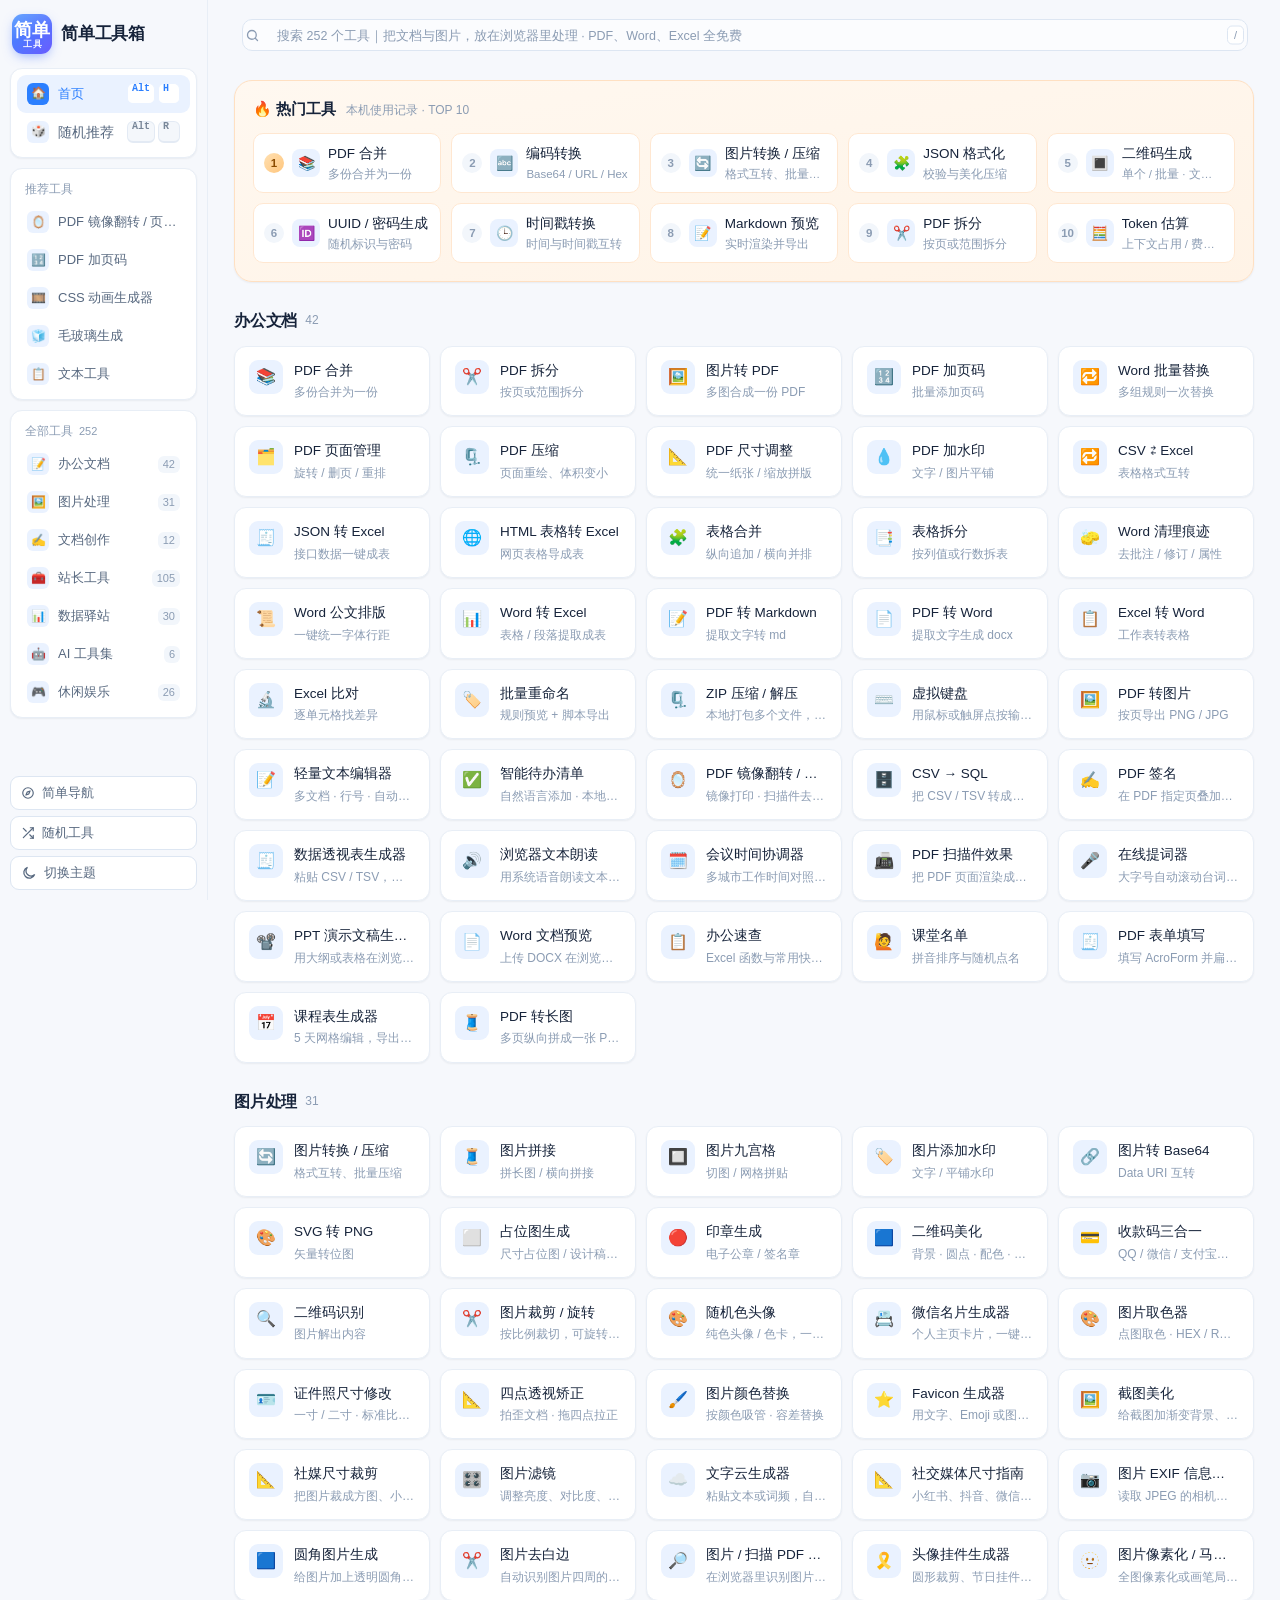
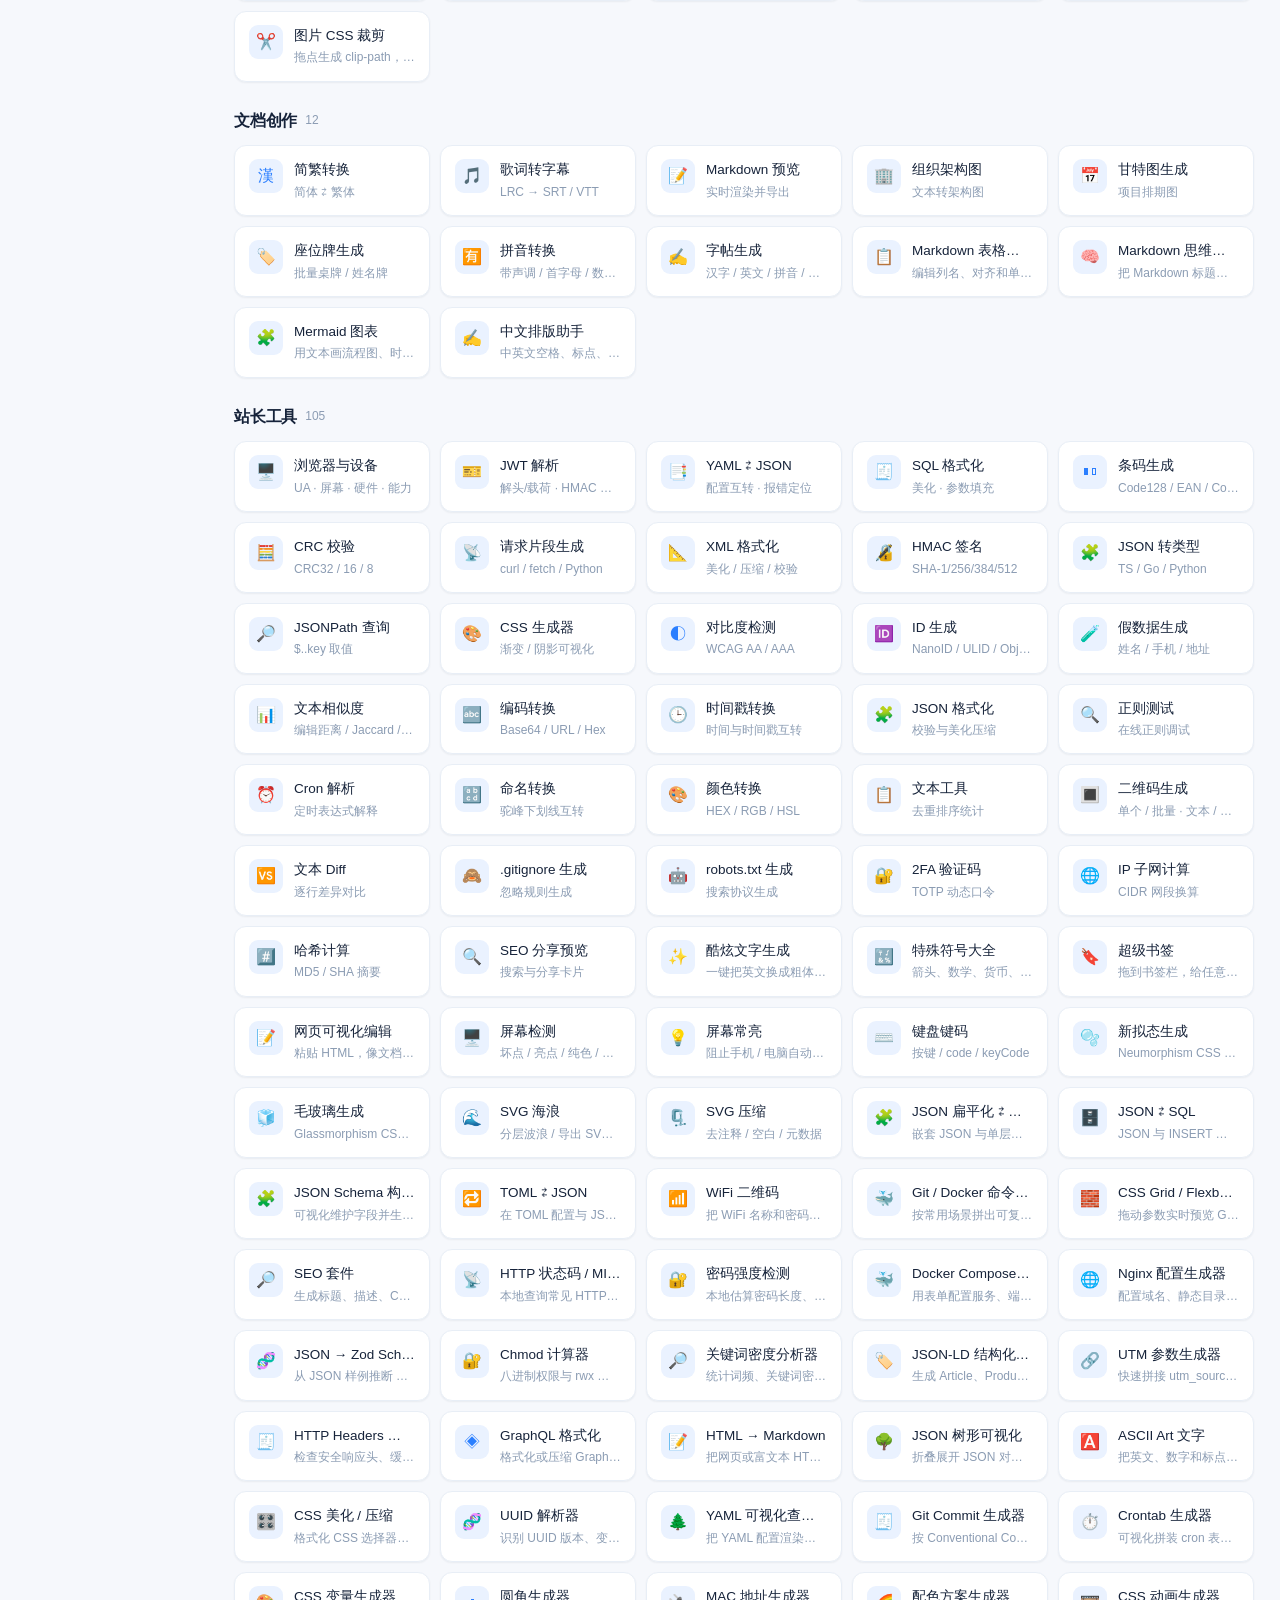
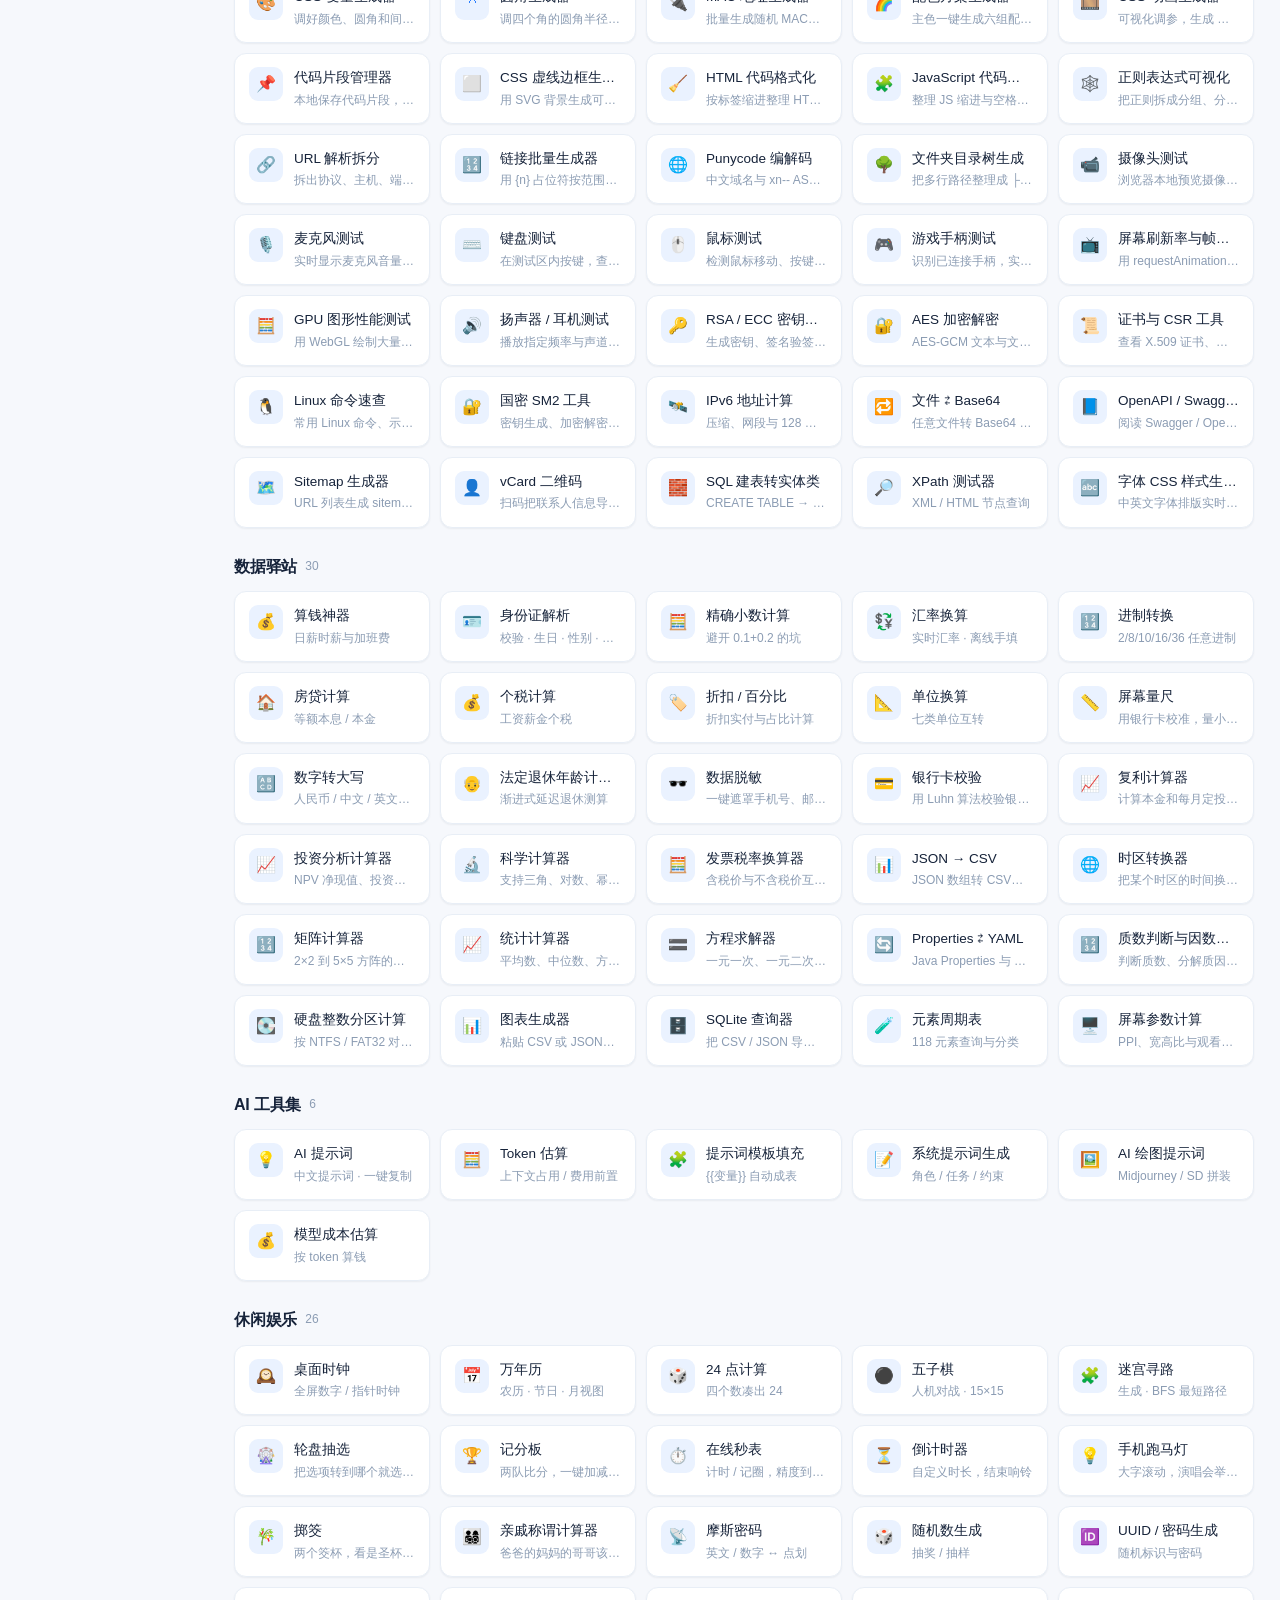
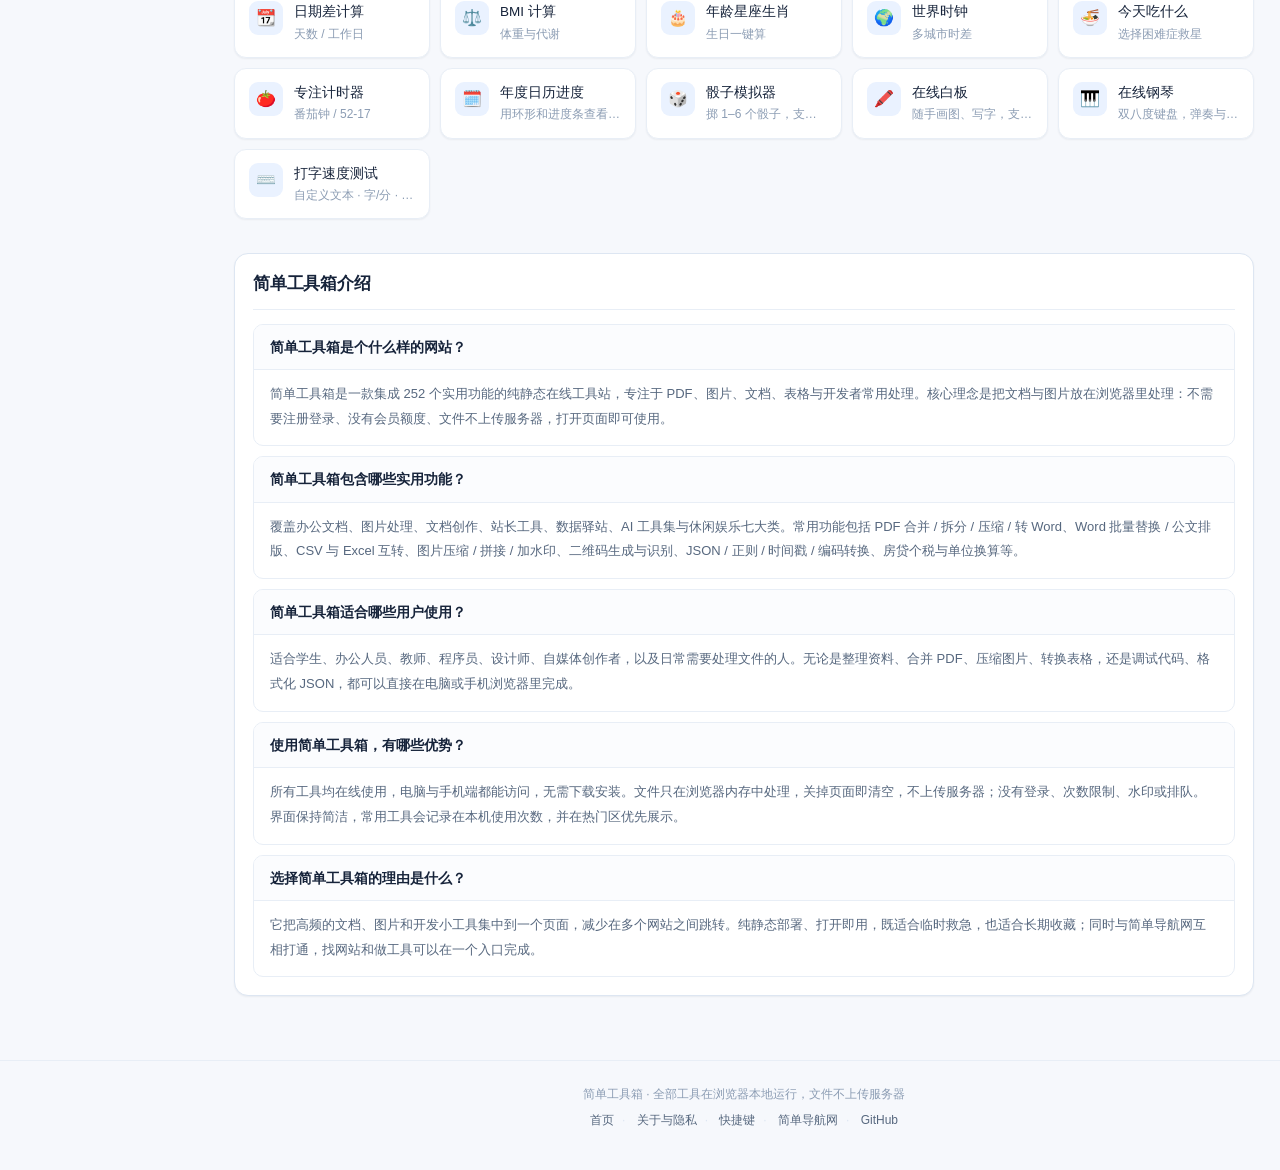
==== commit fef9e159: "新增 SQL 实体类、XPath、PDF 长图、CSS 裁剪、字体 CSS、打字测试，更新到 252 个工具" ====
--- a/index.html
+++ b/index.html
@@ -4,8 +4,8 @@
 <meta charset="utf-8">
 <meta name="viewport" content="width=device-width, initial-scale=1, viewport-fit=cover">
 <title>简单工具箱 - 在线工具箱</title>
-<meta name="keywords" content="简单工具箱,在线工具箱,PDF合并,PDF拆分,PDF压缩,PDF转图片,PDF镜像裁剪,数字转大写,键盘键码,摩斯密码,新拟态生成,毛玻璃生成,SVG海浪,SVG压缩,图片压缩,图片颜色替换,表格合并,CSV转Excel,Word排版,二维码生成,二维码批量,二维码美化,收款码三合一,万年历,身份证解析,简繁转换,拼音转换,字帖生成,练字,描红,汇率换算,24点,五子棋,JSON格式化,JSON转SQL,智能待办,时间戳转换,房贷计算,RSA密钥,AES加密,国密SM2,证书查看,CSR生成,Linux命令速查,在线钢琴,头像挂件,中文排版,IPv6地址计算,文件Base64,办公速查,元素周期表,课堂名单,屏幕参数计算,OpenAPI查看器,Swagger文档查看,PDF表单填写,Sitemap生成器,vCard二维码,课程表生成器,图片像素化,局部马赛克">
-<meta name="description" content="简单工具箱：246 个纯浏览器本地处理的在线工具，新增 OpenAPI / Swagger 查看器、PDF 表单填写、Sitemap 生成器、vCard 二维码、课程表生成器、图片像素化 / 马赛克，以及 IPv6 地址计算、文件 ⇄ Base64、办公速查、元素周期表、课堂名单、屏幕参数计算、国密 SM2、在线钢琴、头像挂件生成器、中文排版助手，RSA / ECC 密钥工具、AES 加密解密、证书与 CSR 工具、Linux 命令速查、PPT 演示文稿生成、图表生成、图片与扫描 PDF OCR、SQLite 查询、Mermaid 图表、Word 文档预览、CSS 虚线边框、HTML / JS 格式化、正则可视化、EXIF、PDF 扫描件、圆角图片、去白边、URL 解析、Punycode、目录树、提词器、硬盘分区与摄像头 / 麦克风 / 键盘 / 鼠标 / 手柄 / 刷新率 / GPU / 扬声器硬件检测，PDF 合并拆分压缩转换、PDF 镜像裁剪、图片处理与颜色替换、二维码生成美化识别与批量生成、QQ 微信支付宝收款码三合一、Word 排版清理、Excel 与 CSV 互转、表格合并拆分、XML 与 JSON 处理、JSON 扁平化、JSON ⇄ SQL、智能待办、拼音转换、字帖生成、法定退休年龄计算、证件照尺寸、四点透视矫正、轻量文本编辑器、HMAC 签名、CSS 渐变与对比度检测、Token 估算与模型成本、提示词模板与绘图提示词、万年历与身份证解析，全部免费、无需登录、不上传文件。">
+<meta name="keywords" content="简单工具箱,在线工具箱,PDF合并,PDF拆分,PDF压缩,PDF转图片,PDF镜像裁剪,数字转大写,键盘键码,摩斯密码,新拟态生成,毛玻璃生成,SVG海浪,SVG压缩,图片压缩,图片颜色替换,表格合并,CSV转Excel,Word排版,二维码生成,二维码批量,二维码美化,收款码三合一,万年历,身份证解析,简繁转换,拼音转换,字帖生成,练字,描红,汇率换算,24点,五子棋,JSON格式化,JSON转SQL,智能待办,时间戳转换,房贷计算,RSA密钥,AES加密,国密SM2,证书查看,CSR生成,Linux命令速查,在线钢琴,头像挂件,中文排版,IPv6地址计算,文件Base64,办公速查,元素周期表,课堂名单,屏幕参数计算,SQL建表转实体类,XPath测试器,PDF转长图,图片CSS裁剪,字体CSS生成器,打字速度测试,OpenAPI查看器,Swagger文档查看,PDF表单填写,Sitemap生成器,vCard二维码,课程表生成器,图片像素化,局部马赛克">
+<meta name="description" content="简单工具箱：252 个纯浏览器本地处理的在线工具，新增 SQL 建表转实体类、XPath 测试器、PDF 转长图、图片 CSS 裁剪、字体 CSS 样式生成器、打字速度测试，以及 OpenAPI / Swagger 查看器、PDF 表单填写、Sitemap 生成器、vCard 二维码、课程表生成器、图片像素化 / 马赛克，IPv6 地址计算、文件 ⇄ Base64、办公速查、元素周期表、课堂名单、屏幕参数计算、国密 SM2、在线钢琴、头像挂件生成器、中文排版助手，RSA / ECC 密钥工具、AES 加密解密、证书与 CSR 工具、Linux 命令速查、PPT 演示文稿生成、图表生成、图片与扫描 PDF OCR、SQLite 查询、Mermaid 图表、Word 文档预览、CSS 虚线边框、HTML / JS 格式化、正则可视化、EXIF、PDF 扫描件、圆角图片、去白边、URL 解析、Punycode、目录树、提词器、硬盘分区与摄像头 / 麦克风 / 键盘 / 鼠标 / 手柄 / 刷新率 / GPU / 扬声器硬件检测，PDF 合并拆分压缩转换、PDF 镜像裁剪、图片处理与颜色替换、二维码生成美化识别与批量生成、QQ 微信支付宝收款码三合一、Word 排版清理、Excel 与 CSV 互转、表格合并拆分、XML 与 JSON 处理、JSON 扁平化、JSON ⇄ SQL、智能待办、拼音转换、字帖生成、法定退休年龄计算、证件照尺寸、四点透视矫正、轻量文本编辑器、HMAC 签名、CSS 渐变与对比度检测、Token 估算与模型成本、提示词模板与绘图提示词、万年历与身份证解析，全部免费、无需登录、不上传文件。">
 <meta property="og:title" content="简单工具箱 - 在线工具箱">
 <meta property="og:description" content="纯浏览器本地处理的在线工具集合，免费、无需登录、文件不上传服务器。">
 <meta property="og:site_name" content="简单工具箱">
@@ -29,7 +29,7 @@
 })();
 </script>
 <link rel="icon" href="assets/favicon.svg" type="image/svg+xml">
-<link rel="stylesheet" href="assets/css/app.css?v=246a">
+<link rel="stylesheet" href="assets/css/app.css?v=252b">
 </head>
 <body>
 
@@ -197,12 +197,18 @@
 <script src="assets/js/tools/periodic.js?v=240b"></script>
 <script src="assets/js/tools/roster.js?v=240b"></script>
 <script src="assets/js/tools/screencalc.js?v=240b"></script>
-<script src="assets/js/tools/openapi.js?v=246a"></script>
-<script src="assets/js/tools/pdfform.js?v=246a"></script>
-<script src="assets/js/tools/sitemap.js?v=246a"></script>
-<script src="assets/js/tools/vcard.js?v=246a"></script>
-<script src="assets/js/tools/timetable.js?v=246a"></script>
-<script src="assets/js/tools/mosaic.js?v=246a"></script>
+<script src="assets/js/tools/openapi.js?v=252b"></script>
+<script src="assets/js/tools/pdfform.js?v=252b"></script>
+<script src="assets/js/tools/sitemap.js?v=252b"></script>
+<script src="assets/js/tools/vcard.js?v=252b"></script>
+<script src="assets/js/tools/timetable.js?v=252b"></script>
+<script src="assets/js/tools/mosaic.js?v=252b"></script>
+<script src="assets/js/tools/sqlddl.js?v=252b"></script>
+<script src="assets/js/tools/xpath.js?v=252b"></script>
+<script src="assets/js/tools/pdflong.js?v=252b"></script>
+<script src="assets/js/tools/clippath.js?v=252b"></script>
+<script src="assets/js/tools/fontcss.js?v=252b"></script>
+<script src="assets/js/tools/typingtest.js?v=252b"></script>
 <script src="assets/js/boot.js"></script>
 </body>
 </html>
--- a/assets/css/app.css
+++ b/assets/css/app.css
@@ -3240,7 +3240,71 @@
 .ms-preview { margin-top: 14px; padding: 10px; border: 1px solid var(--line); border-radius: 10px; background: var(--surface-3); overflow: auto; }
 .ms-canvas { display: block; max-width: 100%; height: auto; margin: 0 auto; border-radius: 7px; touch-action: none; cursor: crosshair; background-color: #f6f8fb; background-image: linear-gradient(45deg, #e9eef6 25%, transparent 25%), linear-gradient(-45deg, #e9eef6 25%, transparent 25%), linear-gradient(45deg, transparent 75%, #e9eef6 75%), linear-gradient(-45deg, transparent 75%, #e9eef6 75%); background-size: 16px 16px; background-position: 0 0, 0 8px, 8px -8px, -8px 0; }
 
+/* ---------- 252：SQL 建表转实体类 ---------- */
+.se-src { min-height: 230px; font-family: ui-monospace, SFMono-Regular, Menlo, Consolas, monospace; font-size: 12.5px; line-height: 1.65; }
+.se-check { display: inline-flex; align-items: center; gap: 7px; height: 38px; color: var(--ink-2); font-size: 12.5px; cursor: pointer; user-select: none; }
+.se-code { min-height: 260px; max-height: 560px; }
+.se-note { margin-top: 10px; padding: 8px 12px; }
+
+/* ---------- 252：XPath 测试器 ---------- */
+.xp-src { min-height: 230px; font-family: ui-monospace, SFMono-Regular, Menlo, Consolas, monospace; font-size: 12.5px; line-height: 1.65; }
+.xp-expr { font-family: ui-monospace, SFMono-Regular, Menlo, Consolas, monospace; font-size: 13px; }
+.xp-dim { color: var(--ink-3); font-size: 11.5px; font-weight: 400; }
+.xp-code { min-height: 220px; max-height: 520px; }
+.xp-note { margin-top: 10px; padding: 8px 12px; }
+
+/* ---------- 252：PDF 转长图 ---------- */
+.pl-readonly { display: flex; align-items: center; height: 38px; padding: 0 10px; border: 1px solid var(--line); border-radius: 8px; color: var(--ink-3); font-size: 12px; background: var(--surface-2); }
+.pl-dim { color: var(--ink-3); font-size: 11.5px; font-weight: 400; }
+.pl-preview { margin-top: 8px; padding: 12px; border: 1px solid var(--line); border-radius: 10px; background: var(--surface-3); text-align: center; overflow: auto; max-height: 640px; }
+.pl-preview img { display: block; max-width: 100%; height: auto; margin: 0 auto; border-radius: 6px; background: #fff; box-shadow: 0 8px 24px rgba(20, 40, 80, .08); }
+.pl-note { margin-top: 10px; padding: 8px 12px; }
+
+/* ---------- 252：图片 CSS 裁剪 ---------- */
+.cp-info { margin-top: 10px; color: var(--ink-2); font-size: 12.5px; }
+.cp-info b { color: var(--ink); }
+.cp-mode { margin-bottom: 10px; }
+.cp-tools { display: flex; align-items: center; gap: 8px; flex-wrap: wrap; margin-bottom: 8px; }
+.cp-tip { color: var(--ink-3); font-size: 11.5px; }
+.cp-slider { flex: 1 1 220px; margin-bottom: 0; }
+.cp-stage { margin-top: 14px; padding: 10px; border: 1px solid var(--line); border-radius: 10px; background: var(--surface-3); overflow: auto; text-align: center; }
+.cp-canvas { display: block; max-width: 100%; height: auto; margin: 0 auto; border-radius: 7px; touch-action: none; cursor: crosshair;
+  background-color: #f6f8fb;
+  background-image: linear-gradient(45deg, #e9eef6 25%, transparent 25%), linear-gradient(-45deg, #e9eef6 25%, transparent 25%), linear-gradient(45deg, transparent 75%, #e9eef6 75%), linear-gradient(-45deg, transparent 75%, #e9eef6 75%);
+  background-size: 16px 16px; background-position: 0 0, 0 8px, 8px -8px, -8px 0; }
+.cp-css { min-height: 120px; }
+.cp-note { margin-top: 10px; padding: 8px 12px; }
+
+/* ---------- 252：字体 CSS 样式生成器 ---------- */
+.fc-text { min-height: 78px; font-size: 13px; line-height: 1.7; }
+.fc-preview { min-height: 180px; padding: 28px 30px; border: 1px solid var(--line); border-radius: 12px; background: #fff; white-space: pre-line; word-break: break-word; overflow-wrap: anywhere; }
+.fc-css { min-height: 160px; }
+.fc-note { margin-top: 10px; padding: 8px 12px; }
+
+/* ---------- 252：打字速度测试 ---------- */
+.ty-text { min-height: 96px; font-size: 13px; line-height: 1.7; }
+.ty-stats { display: grid; grid-template-columns: repeat(4, minmax(0, 1fr)); gap: 8px; margin-bottom: 14px; }
+.ty-stats > div { padding: 9px 10px; border: 1px solid var(--line); border-radius: 8px; background: var(--surface-2); min-width: 0; }
+.ty-stats span { display: block; color: var(--ink-3); font-size: 11px; }
+.ty-stats b { color: var(--ink); font-size: 20px; font-weight: 700; line-height: 1.4; }
+.ty-stats i { color: var(--ink-3); font-size: 11px; font-style: normal; margin-left: 3px; }
+.ty-target { min-height: 86px; padding: 14px 16px; border: 1px solid var(--line); border-radius: 9px; background: var(--surface-2); color: var(--ink-3); font-size: 16px; line-height: 1.95; word-break: break-all; letter-spacing: .2px; }
+.ty-target span { border-radius: 2px; }
+.ty-target span.ok { color: #168a58; background: #edfbf4; }
+.ty-target span.bad { color: #cf3f3f; background: #fff0f0; text-decoration: underline wavy #e05252; }
+.ty-target span.cur { color: var(--ink); background: #eaf2ff; box-shadow: inset 0 -2px 0 #2b7fff; }
+.ty-input-wrap { margin-top: 12px; margin-bottom: 0; }
+.ty-input { min-height: 98px; font-size: 16px; line-height: 1.8; }
+.ty-input:read-only { background: var(--surface-3); cursor: not-allowed; }
+.ty-note { margin-top: 10px; padding: 8px 12px; }
+
 @media (max-width: 640px) {
+  .se-src, .xp-src { min-height: 190px; }
+  .fc-preview { padding: 20px; }
+  .ty-stats { grid-template-columns: repeat(2, minmax(0, 1fr)); }
+  .ty-target { font-size: 15px; padding: 12px; }
+  .cp-tip { display: block; flex-basis: 100%; }
+  .pl-preview { max-height: 480px; }
   .oa-toolbar { align-items: stretch; }
   .oa-count { padding-bottom: 0; }
   .pf-field { grid-template-columns: 1fr; gap: 5px; }
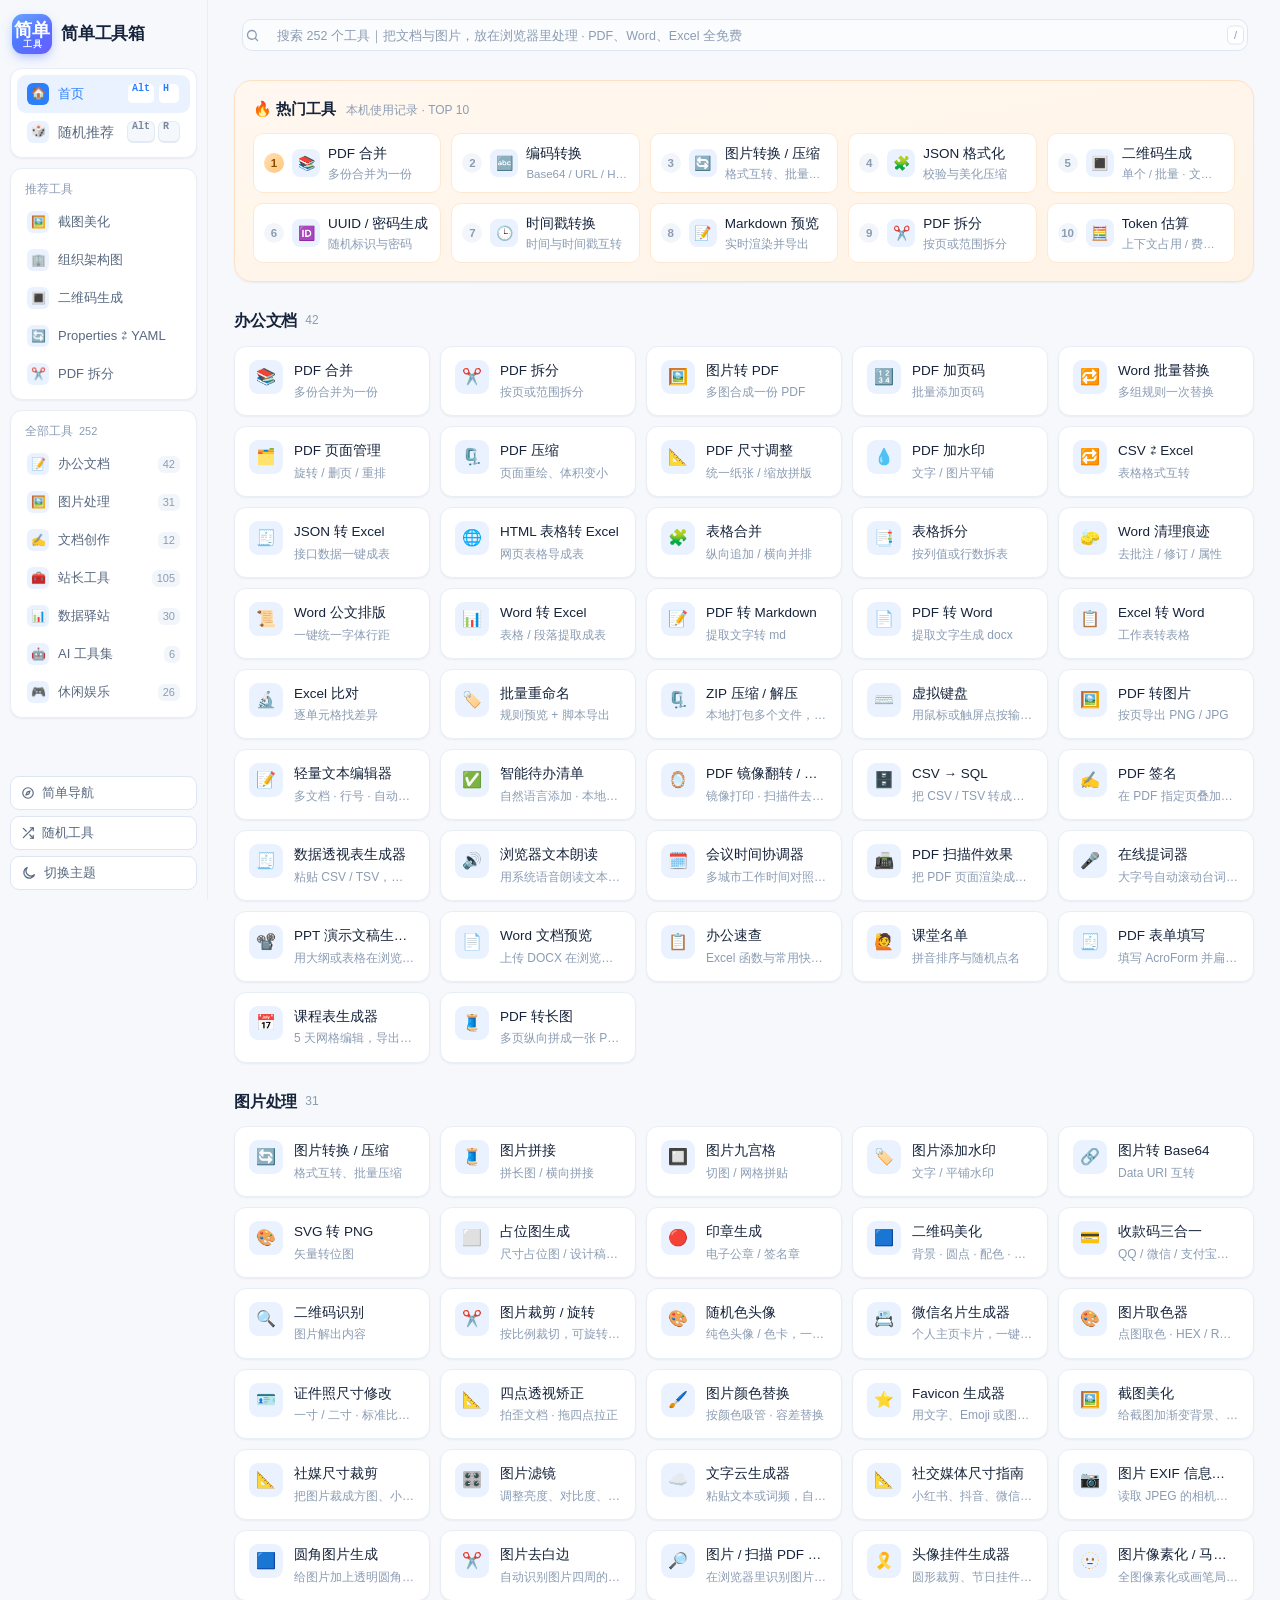
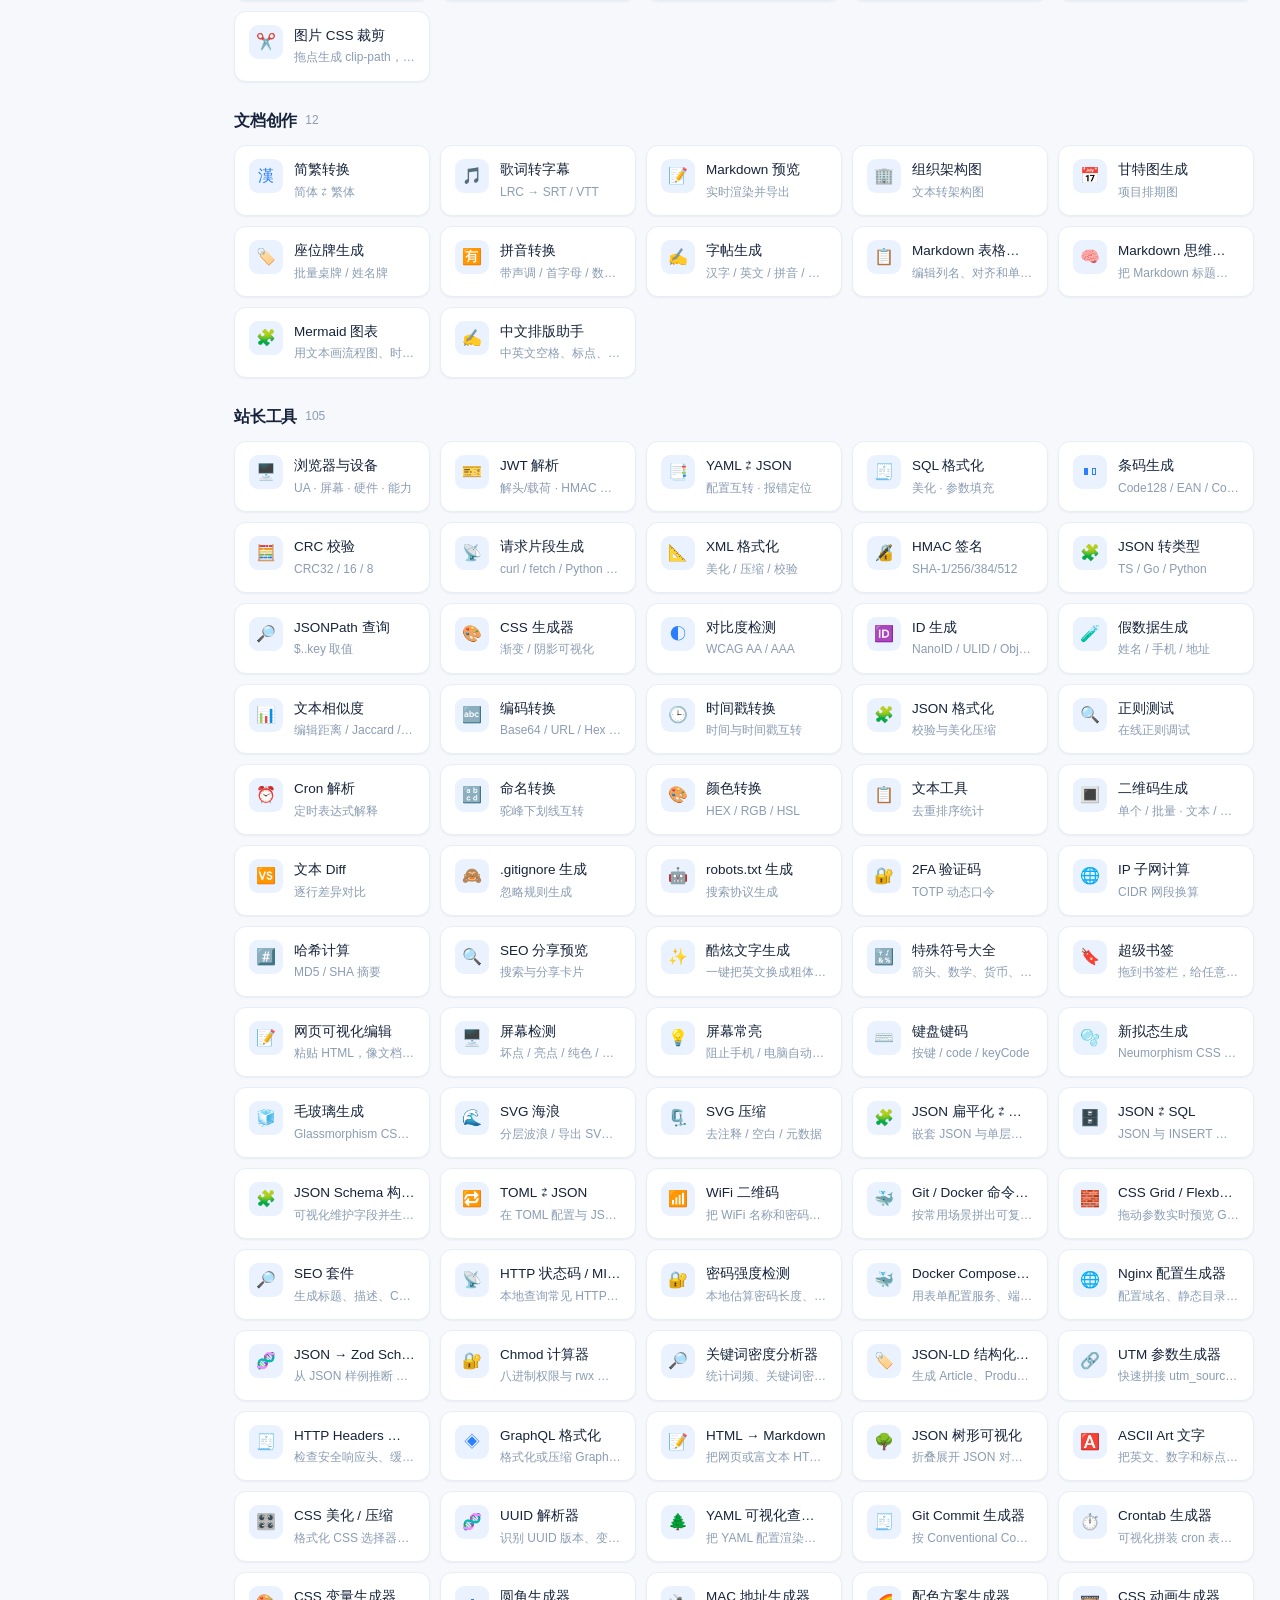
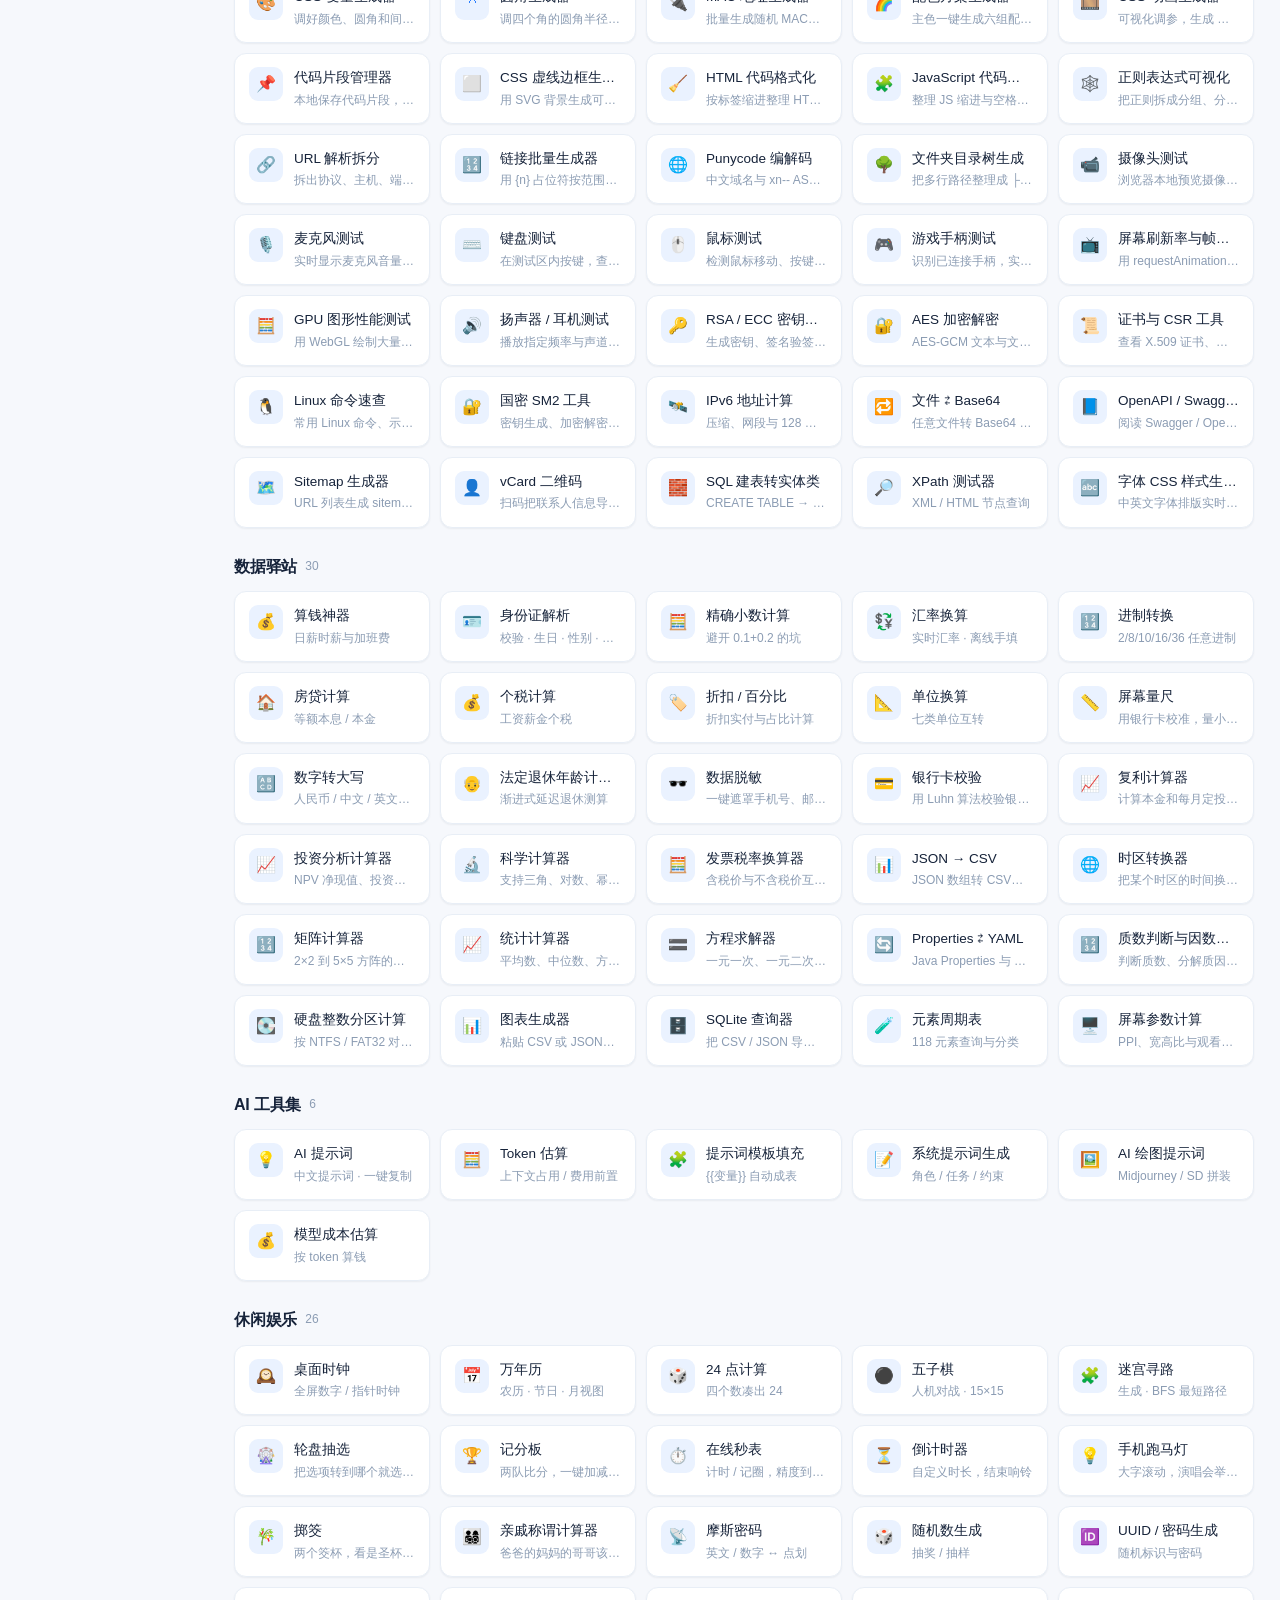
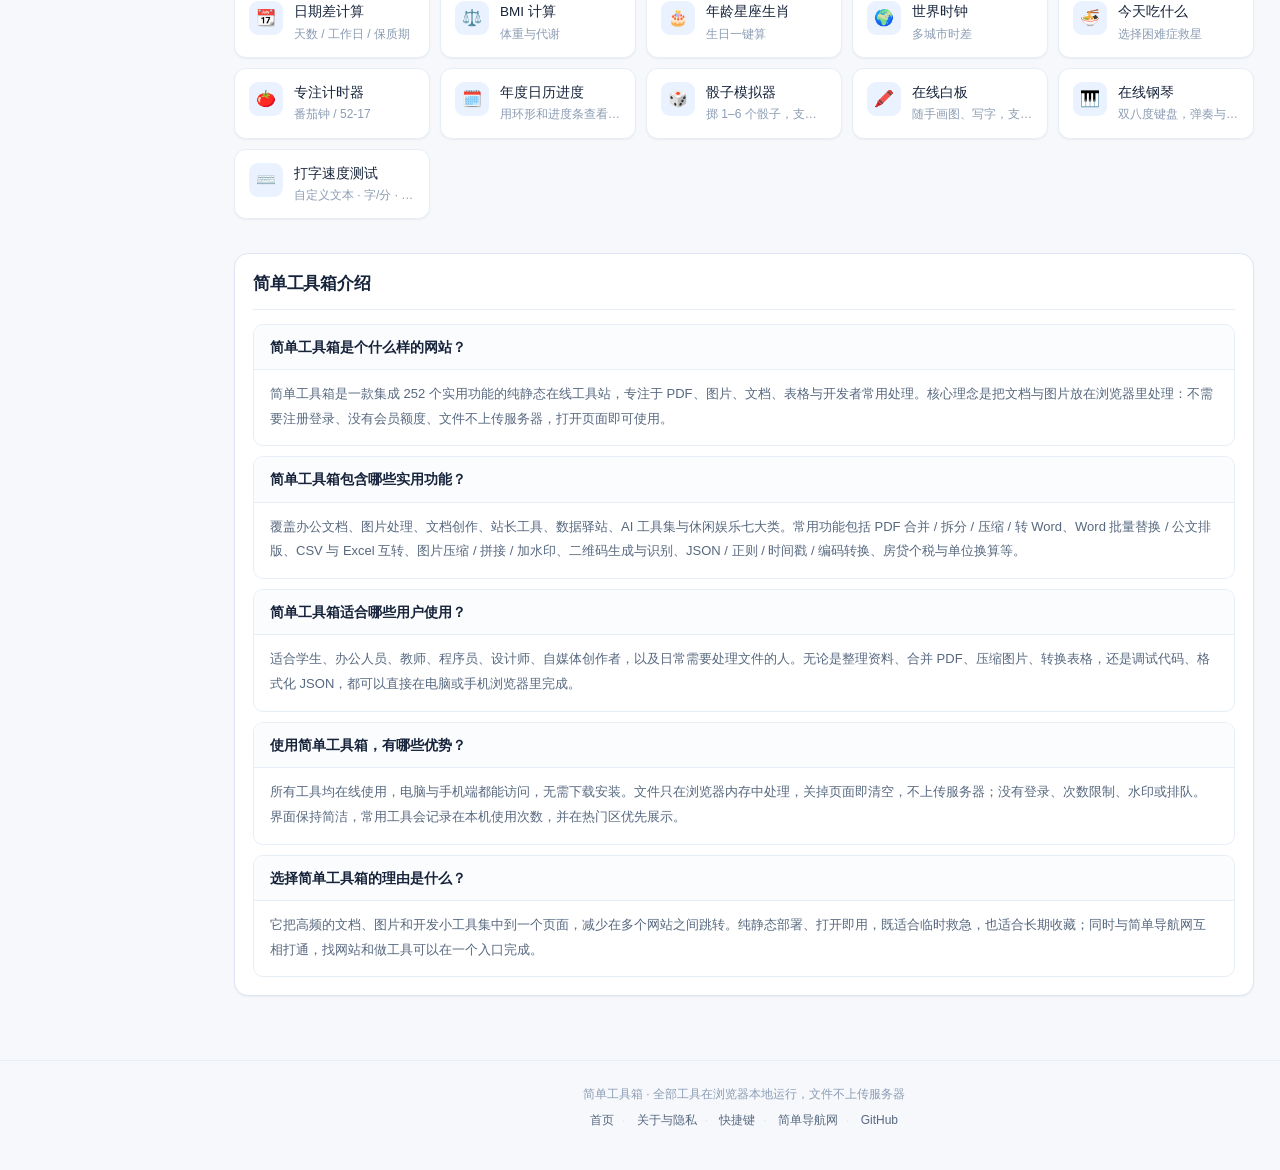
==== commit efee1504: "并入保质期计算、Gzip 压缩与 cURL 解析，工具数保持 252" ====
--- a/index.html
+++ b/index.html
@@ -87,10 +87,10 @@
 <script src="assets/js/tools/kit.js"></script>
 <script src="assets/js/tools/play.js"></script>
 <script src="assets/js/tools/payqr.js"></script>
-<script src="assets/js/tools/devx.js"></script>
+<script src="assets/js/tools/devx.js?v=252c"></script>
 <script src="assets/js/tools/lab.js"></script>
 <script src="assets/js/tools/doc.js"></script>
-<script src="assets/js/tools/web.js?v=230b"></script>
+<script src="assets/js/tools/web.js?v=252c"></script>
 <script src="assets/js/tools/extra.js"></script>
 <script src="assets/js/tools/data.js"></script>
 <script src="assets/js/tools/ai.js"></script>
@@ -101,7 +101,7 @@
 <script src="assets/js/tools/wechatcard.js"></script>
 <script src="assets/js/tools/mkblog.js"></script>
 <script src="assets/js/tools/mkblog2.js"></script>
-<script src="assets/js/tools/fun.js"></script>
+<script src="assets/js/tools/fun.js?v=252c"></script>
 <script src="assets/js/tools/retire.js"></script>
 <script src="assets/js/tools/jsonflat.js"></script>
 <script src="assets/js/tools/eyedrop.js"></script>
